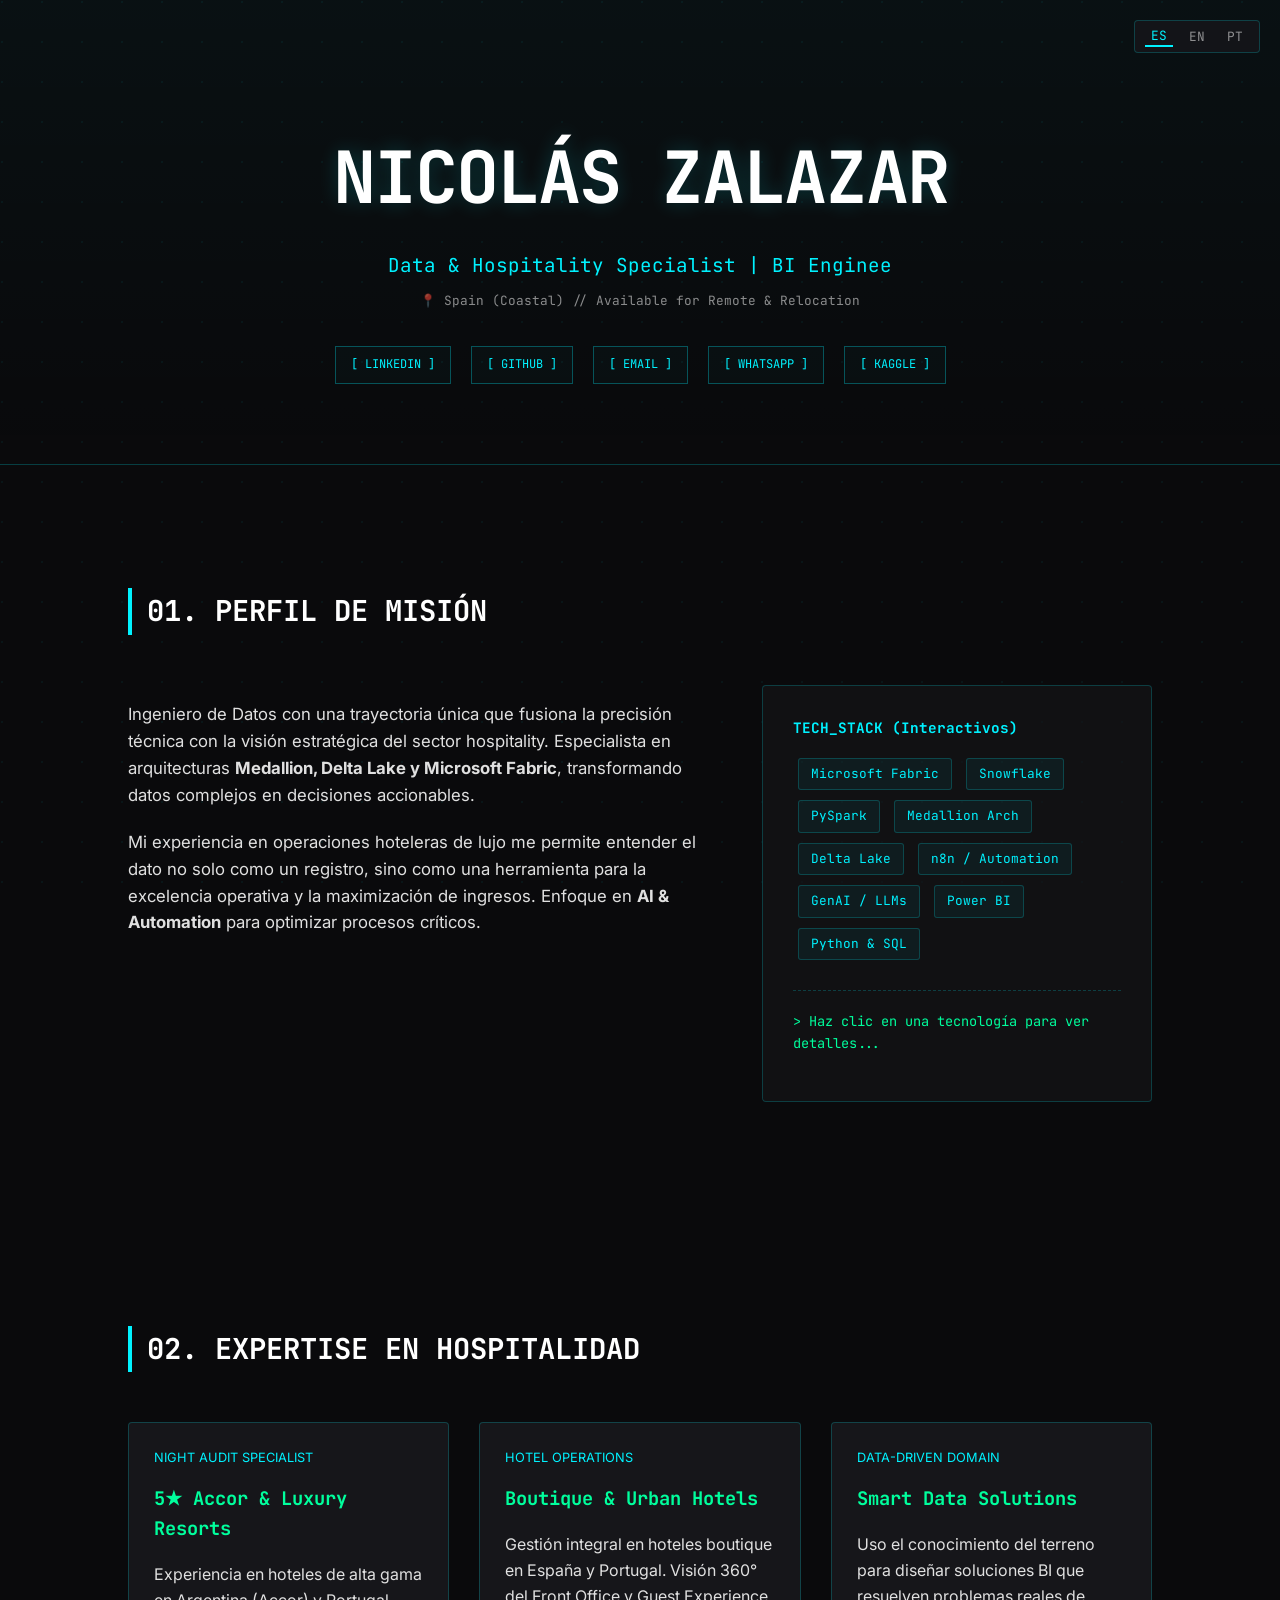
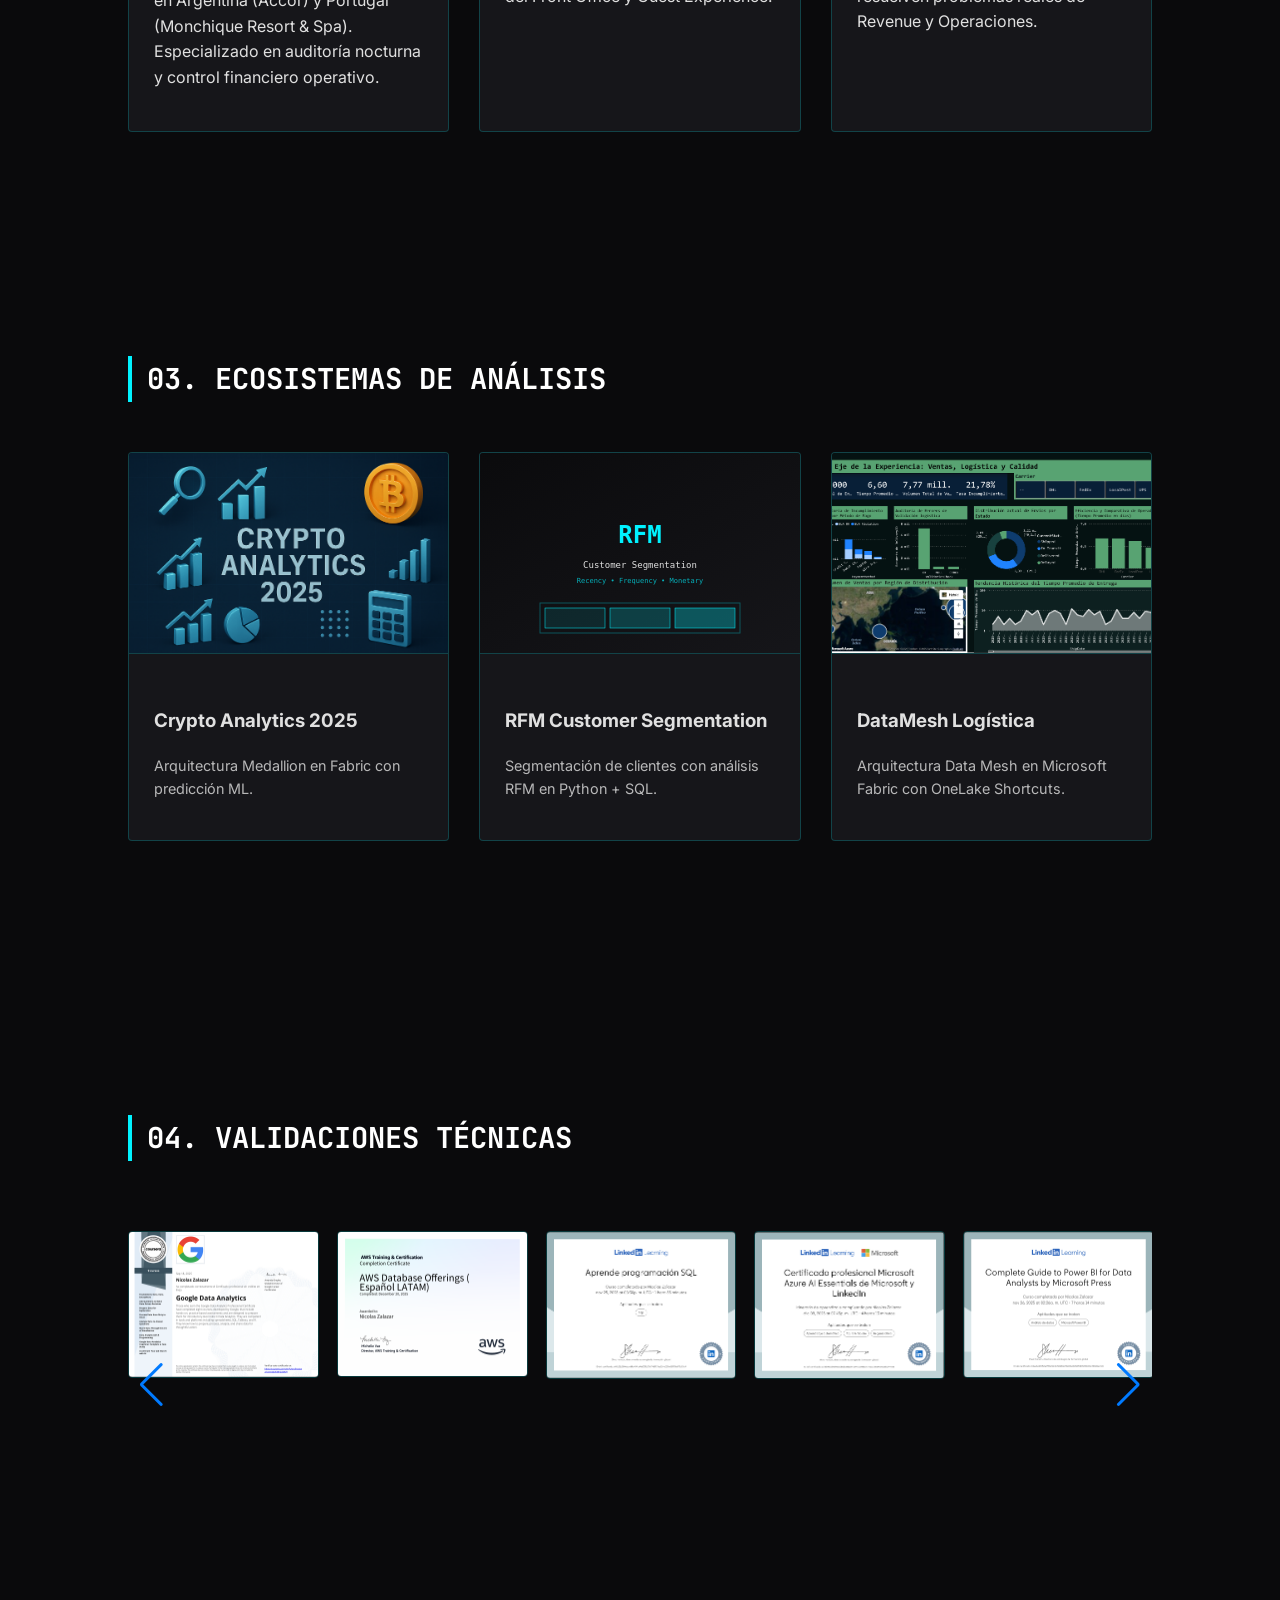
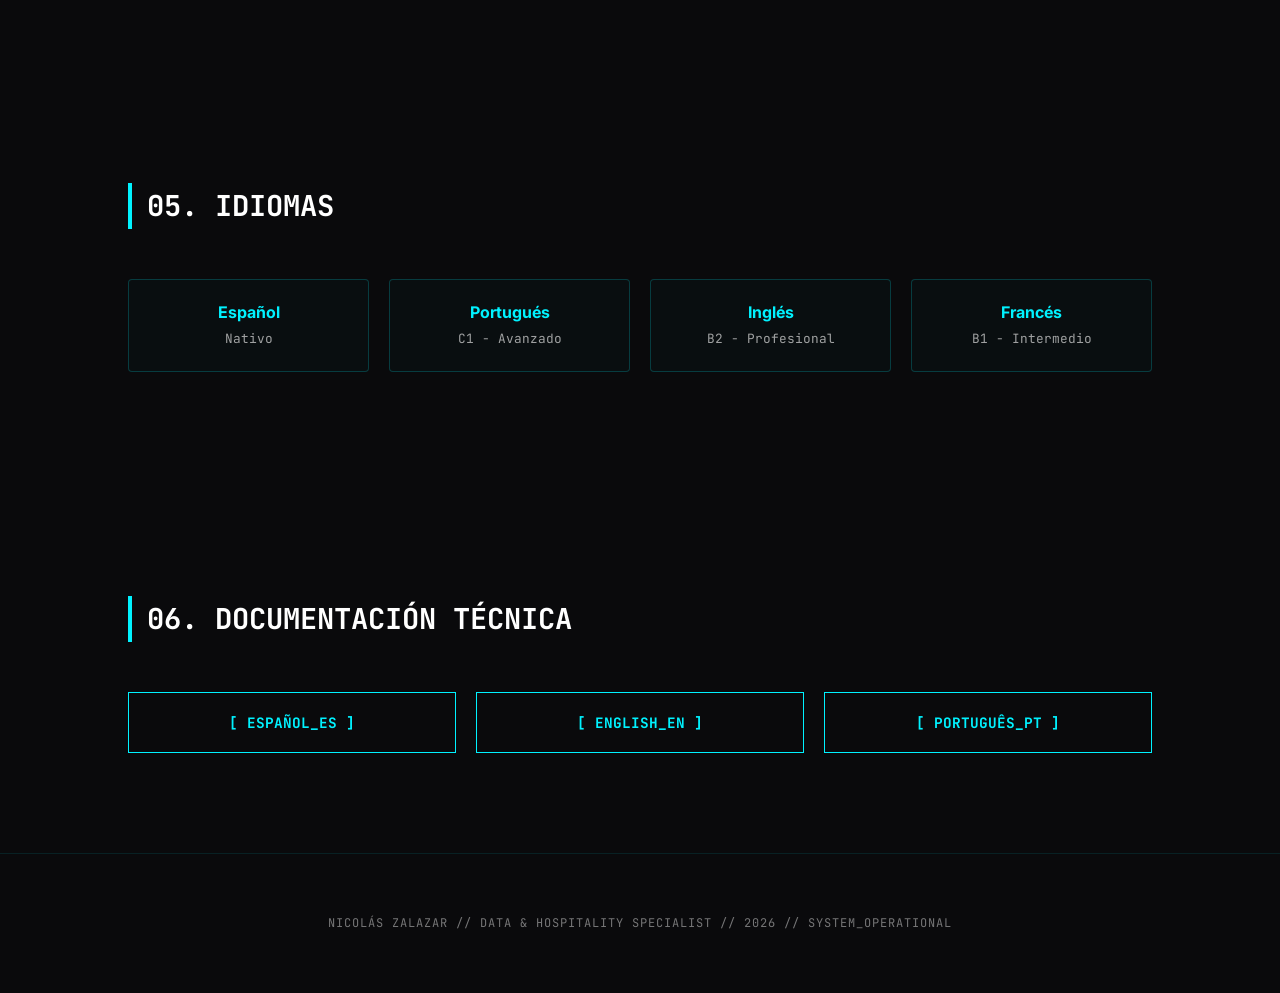
==== index.html @ 24628a7c "feat: major portfolio redesign and content update" ====
<!DOCTYPE html>
<html lang="es" style="scroll-behavior: smooth;">
<head>
    <meta charset="UTF-8">
    <meta name="viewport" content="width=device-width, initial-scale=1.0">
    <meta name="description" content="Nicolas Zalazar - Data & Hospitality Specialist | BI Engineer · Analytics · Revenue. Specialized in Microsoft Fabric, Medallion Architecture, and Delta Lake.">
    <meta name="keywords" content="Data Engineer, BI Engineer, Microsoft Fabric, Snowflake, Medallion Architecture, Delta Lake, Power BI, Hospitality Data, Revenue Management, Python, SQL">
    <meta name="author" content="Nicolas Zalazar">
    <meta name="robots" content="index, follow">
    
    <!-- Open Graph / Social Media -->
    <meta property="og:type" content="website">
    <meta property="og:title" content="Nicolas Zalazar | Data & Hospitality Specialist">
    <meta property="og:description" content="BI Engineer specializing in Analytics & Revenue. Merging Data Engineering with Hospitality Expertise.">
    <meta property="og:url" content="https://nicolenki7.github.io/Portfolio/">
    
    <!-- Favicon -->
    <link rel="icon" type="image/svg+xml" href="data:image/svg+xml,<svg xmlns='http://www.w3.org/2000/svg' viewBox='0 0 100 100'><text y='.9em' font-size='90'>📊</text></svg>">
    
    <title>Nicolas Zalazar | Data & Hospitality Specialist</title>
    <link href="https://fonts.googleapis.com/css2?family=JetBrains+Mono:wght@300;500;700&family=Inter:wght@300;400;600;700&display=swap" rel="stylesheet">
    <link rel="stylesheet" href="https://cdn.jsdelivr.net/npm/swiper@11/swiper-bundle.min.css" />
    <style>
        :root {
            --bg-color: #0a0a0c;
            --accent-color: #00f2ff;
            --secondary-accent: #00ff9d;
            --text-color: #e0e0e0;
            --card-bg: #16161a;
            --border-tech: 1px solid rgba(0, 242, 255, 0.2);
            --transition: all 0.3s ease;
        }

        body { 
            background-color: var(--bg-color); 
            color: var(--text-color); 
            font-family: 'Inter', sans-serif; 
            margin: 0; 
            line-height: 1.6; 
            overflow-x: hidden; 
        }
        
        body::before { 
            content: ""; 
            position: fixed; 
            top: 0; 
            left: 0; 
            width: 100%; 
            height: 100%; 
            background-image: radial-gradient(circle at 2px 2px, rgba(0, 242, 255, 0.05) 1px, transparent 0); 
            background-size: 40px 40px; 
            z-index: -1; 
        }

        /* Lang Switcher */
        .lang-switcher { 
            position: fixed; 
            top: 20px; 
            right: 20px; 
            z-index: 1000; 
            background: rgba(22, 22, 26, 0.9); 
            padding: 5px 10px; 
            border: var(--border-tech); 
            border-radius: 4px; 
            display: flex; 
            gap: 10px;
            backdrop-filter: blur(5px);
        }
        .lang-btn { 
            background: none; 
            border: none; 
            color: var(--text-color); 
            cursor: pointer; 
            font-family: 'JetBrains Mono', monospace; 
            font-size: 0.8rem; 
            transition: var(--transition);
            opacity: 0.6;
        }
        .lang-btn.active { 
            color: var(--accent-color); 
            opacity: 1;
            border-bottom: 2px solid var(--accent-color); 
        }

        /* Header & Hero */
        header { 
            padding: 120px 20px 80px; 
            text-align: center; 
            border-bottom: var(--border-tech);
            background: linear-gradient(to bottom, rgba(0, 242, 255, 0.03), transparent);
        }
        h1 { 
            font-family: 'JetBrains Mono', monospace; 
            font-size: clamp(2.5rem, 8vw, 4.5rem); 
            margin: 0; 
            text-transform: uppercase; 
            color: #fff; 
            letter-spacing: -2px;
            text-shadow: 0 0 20px rgba(0, 242, 255, 0.2);
        }
        .subtitle { 
            color: var(--accent-color); 
            font-family: 'JetBrains Mono'; 
            font-size: clamp(0.9rem, 3vw, 1.2rem); 
            margin-top: 15px;
            min-height: 1.5em;
        }
        .location {
            font-family: 'JetBrains Mono';
            font-size: 0.8rem;
            opacity: 0.6;
            margin-top: 10px;
        }

        .contact-bar { 
            margin-top: 35px; 
            display: flex; 
            justify-content: center; 
            gap: clamp(10px, 3vw, 20px); 
            flex-wrap: wrap; 
        }
        .glitch-link { 
            font-family: 'JetBrains Mono', monospace; 
            font-size: 0.75rem; 
            color: var(--accent-color); 
            text-decoration: none; 
            padding: 8px 15px; 
            border: 1px solid rgba(0, 242, 255, 0.3); 
            transition: var(--transition);
            background: rgba(0, 242, 255, 0.02);
        }
        .glitch-link:hover { 
            border-color: var(--accent-color); 
            background: rgba(0, 242, 255, 0.1); 
            box-shadow: 0 0 15px rgba(0, 242, 255, 0.2);
            transform: translateY(-2px);
        }
        
        /* Sections */
        section { 
            padding: 100px 10%; 
            max-width: 1200px;
            margin: 0 auto;
            opacity: 0;
            transform: translateY(30px);
            transition: all 0.8s ease-out;
        }
        section.visible {
            opacity: 1;
            transform: translateY(0);
        }
        h2 { 
            font-family: 'JetBrains Mono', monospace; 
            border-left: 4px solid var(--accent-color); 
            padding-left: 15px; 
            text-transform: uppercase; 
            font-size: clamp(1.2rem, 4vw, 1.8rem); 
            margin-bottom: 50px; 
            color: #fff; 
        }

        /* About & Stack */
        .about-grid { display: grid; grid-template-columns: 1.5fr 1fr; gap: 50px; }
        .about-text p { margin-bottom: 20px; font-size: 1.05rem; }
        .highlight-box { 
            background: rgba(22, 22, 26, 0.6); 
            border: var(--border-tech); 
            padding: 30px; 
            border-radius: 4px;
            height: fit-content;
        }
        .tech-tag { 
            display: inline-block; 
            background: rgba(0, 242, 255, 0.05); 
            color: var(--accent-color); 
            padding: 5px 12px; 
            font-size: 0.8rem; 
            border: 1px solid rgba(0, 242, 255, 0.2); 
            border-radius: 3px; 
            margin: 5px; 
            font-family: 'JetBrains Mono'; 
            cursor: pointer; 
            transition: var(--transition);
        }
        .tech-tag:hover {
            background: rgba(0, 242, 255, 0.15);
            border-color: var(--accent-color);
            transform: scale(1.05);
        }
        #stack-info { 
            margin-top: 25px; 
            font-size: 0.85rem; 
            color: var(--secondary-accent); 
            font-family: 'JetBrains Mono'; 
            border-top: 1px dashed rgba(0, 242, 255, 0.2); 
            padding-top: 20px; 
            min-height: 60px; 
        }

        /* Hospitality Section */
        .hosp-grid { display: grid; grid-template-columns: repeat(auto-fit, minmax(300px, 1fr)); gap: 30px; }
        .hosp-card { 
            background: var(--card-bg); 
            border: var(--border-tech); 
            padding: 25px; 
            border-radius: 4px;
            transition: var(--transition);
        }
        .hosp-card:hover { border-color: var(--secondary-accent); transform: translateY(-5px); }
        .hosp-card h3 { color: var(--secondary-accent); margin-top: 0; font-family: 'JetBrains Mono'; }
        .hosp-card .role { font-size: 0.8rem; color: var(--accent-color); text-transform: uppercase; margin-bottom: 15px; display: block; }

        /* Projects Swiper */
        .projectSwiper { padding-bottom: 50px; }
        .project-card {
            background: var(--card-bg); 
            border: var(--border-tech); 
            cursor: pointer; 
            border-radius: 4px; 
            overflow: hidden;
            transition: var(--transition);
            height: 100%;
        }
        .project-card:hover { border-color: var(--accent-color); transform: scale(1.02); }
        .project-card img { height: 200px; width:100%; object-fit: cover; border-bottom: var(--border-tech); }
        .project-content { padding: 25px; }

        /* Languages */
        .lang-grid { display: grid; grid-template-columns: repeat(auto-fit, minmax(150px, 1fr)); gap: 20px; }
        .lang-item { 
            text-align: center; 
            padding: 20px; 
            border: var(--border-tech); 
            border-radius: 4px;
            background: rgba(0, 242, 255, 0.02);
        }
        .lang-name { display: block; font-weight: bold; color: var(--accent-color); }
        .lang-level { font-family: 'JetBrains Mono'; font-size: 0.8rem; opacity: 0.7; }

        /* Certs & CV */
        .certSwiper { padding: 20px 0 50px; }
        .cert-slide img { max-width: 100%; height: auto; border-radius: 4px; cursor: zoom-in; transition: 0.3s; border: var(--border-tech); }
        .cv-grid { display: grid; grid-template-columns: repeat(auto-fit, minmax(180px, 1fr)); gap: 20px; }
        .cv-link { 
            display: block; padding: 18px; color: var(--accent-color); text-decoration: none; 
            font-family: 'JetBrains Mono', monospace; border: 1px solid var(--accent-color); 
            text-align: center; transition: 0.3s; font-weight: bold; font-size: 0.9rem;
        }
        .cv-link:hover { background: var(--accent-color); color: var(--bg-color); box-shadow: 0 0 25px var(--accent-color); }

        /* Footer */
        footer { 
            text-align: center; 
            padding: 60px 20px; 
            opacity: 0.5; 
            font-family: 'JetBrains Mono'; 
            font-size: 0.75rem; 
            border-top: var(--border-tech);
            letter-spacing: 1px;
        }

        /* Modal */
        #certModal { display: none; position: fixed; z-index: 2000; left: 0; top: 0; width: 100%; height: 100%; background: rgba(0,0,0,0.95); cursor: zoom-out; align-items: center; justify-content: center; backdrop-filter: blur(10px); }
        #modalImg { max-width: 90%; max-height: 90%; border: 1px solid var(--accent-color); box-shadow: 0 0 50px rgba(0,242,255,0.3); }

        @media (max-width: 992px) {
            .about-grid { grid-template-columns: 1fr; }
            section { padding: 60px 5%; }
        }
        @media (max-width: 600px) {
            header { padding: 100px 20px 40px; }
            .contact-bar { gap: 10px; }
            .glitch-link { flex: 1 1 140px; text-align: center; }
        }
    </style>
</head>
<body>
    <nav class="lang-switcher" role="navigation" aria-label="Language selection">
        <button class="lang-btn active" onclick="changeLang('es')" aria-label="Switch to Spanish">ES</button>
        <button class="lang-btn" onclick="changeLang('en')" aria-label="Switch to English">EN</button>
        <button class="lang-btn" onclick="changeLang('pt')" aria-label="Switch to Portuguese">PT</button>
    </nav>

    <header>
        <h1>Nicolás Zalazar</h1>
        <div id="hero-subtitle" class="subtitle"></div>
        <div class="location">📍 Spain (Coastal) // Available for Remote & Relocation</div>
        <div class="contact-bar">
            <a href="https://linkedin.com/in/nicolas-zalazar-63340923a/" target="_blank" class="glitch-link">[ LINKEDIN ]</a>
            <a href="https://github.com/Nicolenki7" target="_blank" class="glitch-link">[ GITHUB ]</a>
            <a href="mailto:zalazarn046@gmail.com" class="glitch-link">[ EMAIL ]</a>
            <a href="https://wa.me/34614594035" target="_blank" class="glitch-link">[ WHATSAPP ]</a>
            <a href="https://www.kaggle.com/nicolaszalazar73" target="_blank" class="glitch-link">[ KAGGLE ]</a>
        </div>
    </header>

    <section id="about">
        <h2 id="txt-about-title">01. Perfil de Misión</h2>
        <div class="about-grid">
            <div class="about-text" id="txt-about-content">
                <!-- Content injected by JS -->
            </div>
            <div class="highlight-box">
                <h3 style="color: var(--accent-color); font-family: 'JetBrains Mono'; margin-top:0; font-size: 0.9rem;">TECH_STACK (Interactivos)</h3>
                <div id="stack-container">
                    <span class="tech-tag" data-info="Microsoft Fabric: Ecosistema unificado para analítica, desde ingesta hasta BI.">Microsoft Fabric</span>
                    <span class="tech-tag" data-info="Snowflake: Data Warehouse en la nube para almacenamiento masivo.">Snowflake</span>
                    <span class="tech-tag" data-info="PySpark: Procesamiento de datos distribuido a gran escala.">PySpark</span>
                    <span class="tech-tag" data-info="Medallion Architecture: Diseño de capas Bronze, Silver y Gold para calidad de datos.">Medallion Arch</span>
                    <span class="tech-tag" data-info="Delta Lake: Capa de almacenamiento open-source que aporta transacciones ACID a lagos de datos.">Delta Lake</span>
                    <span class="tech-tag" data-info="n8n: Automatización de flujos de trabajo e integración de IA.">n8n / Automation</span>
                    <span class="tech-tag" data-info="GenAI / LLMs: Implementación de soluciones basadas en modelos de lenguaje.">GenAI / LLMs</span>
                    <span class="tech-tag" data-info="Power BI: Visualización avanzada y modelado complejo con DAX.">Power BI</span>
                    <span class="tech-tag" data-info="Python & SQL: Lenguajes core para manipulación y análisis de datos.">Python & SQL</span>
                </div>
                <div id="stack-info">> Haz clic en una tecnología para ver detalles...</div>
            </div>
        </div>
    </section>

    <section id="hospitality">
        <h2 id="txt-hosp-title">02. Expertise en Hospitalidad</h2>
        <div class="hosp-grid" id="hosp-content">
            <!-- Content injected by JS -->
        </div>
    </section>

    <section id="projects">
        <h2 id="txt-projects-title">03. Ecosistemas de Análisis</h2>
        <div class="swiper projectSwiper">
            <div class="swiper-wrapper">
                <div class="swiper-slide">
                    <div class="project-card" onclick="location.href='proyectos/crypto-medallion.html'">
                        <img src="img/projects/crypto_cover.png" alt="Crypto Analytics">
                        <div class="project-content">
                            <h3>Crypto Analytics 2025</h3>
                            <p id="txt-crypto-desc" style="font-size:0.9rem; opacity: 0.8;">Arquitectura Medallion en Fabric con predicción ML.</p>
                        </div>
                    </div>
                </div>
                <div class="swiper-slide">
                    <div class="project-card" onclick="location.href='proyectos/online-retail-rfm.html'">
                        <img src="img/projects/retail_rfm_cover.svg" alt="RFM Retail">
                        <div class="project-content">
                            <h3>RFM Customer Segmentation</h3>
                            <p id="txt-rfm-desc" style="font-size:0.9rem; opacity: 0.8;">Segmentación de clientes con análisis RFM en Python + SQL.</p>
                        </div>
                    </div>
                </div>
                <div class="swiper-slide">
                    <div class="project-card" onclick="location.href='proyectos/datamesh-logistica.html'">
                        <img src="img/projects/datamesh_dashboard.png" alt="DataMesh Logística">
                        <div class="project-content">
                            <h3>DataMesh Logística</h3>
                            <p id="txt-dm-desc" style="font-size:0.9rem; opacity: 0.8;">Arquitectura Data Mesh en Microsoft Fabric con OneLake Shortcuts.</p>
                        </div>
                    </div>
                </div>
            </div>
            <div class="swiper-pagination"></div>
        </div>
    </section>

    <section id="certs">
        <h2 id="txt-certs-title">04. Validaciones Técnicas</h2>
        <div style="position: relative;">
            <div class="swiper certSwiper">
                <div class="swiper-wrapper" id="cert-wrapper"></div>
            </div>
            <div class="swiper-button-next"></div>
            <div class="swiper-button-prev"></div>
        </div>
    </section>

    <section id="languages">
        <h2 id="txt-lang-title">05. Idiomas</h2>
        <div class="lang-grid" id="lang-content">
            <!-- Content injected by JS -->
        </div>
    </section>

    <section id="cv">
        <h2 id="txt-cv-title">06. Documentación Técnica</h2>
        <div class="cv-grid">
            <a href="docs/cv_Es_Ult.pdf" download class="cv-link">[ ESPAÑOL_ES ]</a>
            <a href="docs/cv_ENG_Ult.pdf" download class="cv-link">[ ENGLISH_EN ]</a>
            <a href="docs/cv_PT_Ult_Remote.pdf" download class="cv-link">[ PORTUGUÊS_PT ]</a>
        </div>
    </section>

    <div id="certModal" onclick="this.style.display='none'">
        <img id="modalImg" src="">
    </div>

    <footer>
        NICOLÁS ZALAZAR // DATA & HOSPITALITY SPECIALIST // 2026 // SYSTEM_OPERATIONAL
    </footer>

    <script src="https://cdn.jsdelivr.net/npm/swiper@11/swiper-bundle.min.js"></script>
    <script>
        // Language Content
        const translations = {
            es: {
                subtitle: "Data & Hospitality Specialist | BI Engineer · Analytics · Revenue",
                aboutTitle: "01. Perfil de Misión",
                aboutContent: `<p>Ingeniero de Datos con una trayectoria única que fusiona la precisión técnica con la visión estratégica del sector hospitality. Especialista en arquitecturas <strong>Medallion, Delta Lake y Microsoft Fabric</strong>, transformando datos complejos en decisiones accionables.</p>
                               <p>Mi experiencia en operaciones hoteleras de lujo me permite entender el dato no solo como un registro, sino como una herramienta para la excelencia operativa y la maximización de ingresos. Enfoque en <strong>AI & Automation</strong> para optimizar procesos críticos.</p>`,
                hospTitle: "02. Expertise en Hospitalidad",
                hospContent: `
                    <div class="hosp-card">
                        <span class="role">Night Audit Specialist</span>
                        <h3>5★ Accor & Luxury Resorts</h3>
                        <p>Experiencia en hoteles de alta gama en Argentina (Accor) y Portugal (Monchique Resort & Spa). Especializado en auditoría nocturna y control financiero operativo.</p>
                    </div>
                    <div class="hosp-card">
                        <span class="role">Hotel Operations</span>
                        <h3>Boutique & Urban Hotels</h3>
                        <p>Gestión integral en hoteles boutique en España y Portugal. Visión 360° del Front Office y Guest Experience.</p>
                    </div>
                    <div class="hosp-card">
                        <span class="role">Data-Driven Domain</span>
                        <h3>Smart Data Solutions</h3>
                        <p>Uso el conocimiento del terreno para diseñar soluciones BI que resuelven problemas reales de Revenue y Operaciones.</p>
                    </div>`,
                projectsTitle: "03. Ecosistemas de Análisis",
                cryptoDesc: "Arquitectura Medallion en Fabric con predicción ML.",
                rfmDesc: "Segmentación de clientes con análisis RFM en Python + SQL.",
                dmDesc: "Arquitectura Data Mesh en Microsoft Fabric con OneLake Shortcuts.",
                certsTitle: "04. Validaciones Técnicas",
                langTitle: "05. Idiomas",
                langContent: `
                    <div class="lang-item"><span class="lang-name">Español</span><span class="lang-level">Nativo</span></div>
                    <div class="lang-item"><span class="lang-name">Portugués</span><span class="lang-level">C1 - Avanzado</span></div>
                    <div class="lang-item"><span class="lang-name">Inglés</span><span class="lang-level">B2 - Profesional</span></div>
                    <div class="lang-item"><span class="lang-name">Francés</span><span class="lang-level">B1 - Intermedio</span></div>`,
                cvTitle: "06. Documentación Técnica"
            },
            en: {
                subtitle: "Data & Hospitality Specialist | BI Engineer · Analytics · Revenue",
                aboutTitle: "01. Mission Profile",
                aboutContent: `<p>Data Engineer with a unique background merging technical precision with strategic hospitality insights. Specialist in <strong>Medallion architectures, Delta Lake, and Microsoft Fabric</strong>, transforming complex data into actionable decisions.</p>
                               <p>My experience in luxury hotel operations allows me to understand data not just as a record, but as a tool for operational excellence and revenue maximization. Focused on <strong>AI & Automation</strong> to optimize critical processes.</p>`,
                hospTitle: "02. Hospitality Expertise",
                hospContent: `
                    <div class="hosp-card">
                        <span class="role">Night Audit Specialist</span>
                        <h3>5★ Accor & Luxury Resorts</h3>
                        <p>Experience in high-end hotels in Argentina (Accor) and Portugal (Monchique Resort & Spa). Specialized in night audit and financial operational control.</p>
                    </div>
                    <div class="hosp-card">
                        <span class="role">Hotel Operations</span>
                        <h3>Boutique & Urban Hotels</h3>
                        <p>Full management in boutique hotels across Spain and Portugal. 360° vision of Front Office and Guest Experience.</p>
                    </div>
                    <div class="hosp-card">
                        <span class="role">Data-Driven Domain</span>
                        <h3>Smart Data Solutions</h3>
                        <p>I use on-the-ground knowledge to design BI solutions that solve real Revenue and Operations challenges.</p>
                    </div>`,
                projectsTitle: "03. Analysis Ecosystems",
                cryptoDesc: "Medallion architecture in Fabric with ML prediction.",
                rfmDesc: "Customer segmentation with RFM analysis in Python + SQL.",
                dmDesc: "Data Mesh architecture in Microsoft Fabric with OneLake Shortcuts.",
                certsTitle: "04. Technical Validations",
                langTitle: "05. Languages",
                langContent: `
                    <div class="lang-item"><span class="lang-name">Spanish</span><span class="lang-level">Native</span></div>
                    <div class="lang-item"><span class="lang-name">Portuguese</span><span class="lang-level">C1 - Advanced</span></div>
                    <div class="lang-item"><span class="lang-name">English</span><span class="lang-level">B2 - Professional</span></div>
                    <div class="lang-item"><span class="lang-name">French</span><span class="lang-level">B1 - Intermediate</span></div>`,
                cvTitle: "06. Technical Documentation"
            },
            pt: {
                subtitle: "Data & Hospitality Specialist | BI Engineer · Analytics · Revenue",
                aboutTitle: "01. Perfil de Missão",
                aboutContent: `<p>Engenheiro de Dados com uma trajetória única que funde a precisão técnica com a visão estratégica do setor de hospitalidade. Especialista em arquiteturas <strong>Medallion, Delta Lake e Microsoft Fabric</strong>, transformando dados complexos em decisões acionáveis.</p>
                               <p>Minha experiência em operações hoteleiras de luxo permite-me entender o dado não apenas como um registro, mas como uma ferramenta para a excelência operacional e a maximização de receitas. Foco em <strong>AI & Automação</strong> para otimizar processos críticos.</p>`,
                hospTitle: "02. Expertise em Hospitalidade",
                hospContent: `
                    <div class="hosp-card">
                        <span class="role">Night Audit Specialist</span>
                        <h3>5★ Accor & Luxury Resorts</h3>
                        <p>Experiência em hotéis de luxo na Argentina (Accor) e Portugal (Monchique Resort & Spa). Especializado em auditoria noturna e controle financeiro operacional.</p>
                    </div>
                    <div class="hosp-card">
                        <span class="role">Hotel Operations</span>
                        <h3>Boutique & Urban Hotels</h3>
                        <p>Gestão integral em hotéis boutique na Espanha e Portugal. Visão 360° de Front Office e Guest Experience.</p>
                    </div>
                    <div class="hosp-card">
                        <span class="role">Data-Driven Domain</span>
                        <h3>Smart Data Solutions</h3>
                        <p>Utilizo o conhecimento de campo para projetar soluções de BI que resolvem problemas reais de Revenue e Operações.</p>
                    </div>`,
                projectsTitle: "03. Ecossistemas de Análise",
                cryptoDesc: "Arquitetura Medallion em Fabric com predição ML.",
                rfmDesc: "Segmentação de clientes com análise RFM em Python + SQL.",
                dmDesc: "Arquitetura Data Mesh em Microsoft Fabric com OneLake Shortcuts.",
                certsTitle: "04. Validações Técnicas",
                langTitle: "05. Idiomas",
                langContent: `
                    <div class="lang-item"><span class="lang-name">Espanhol</span><span class="lang-level">Nativo</span></div>
                    <div class="lang-item"><span class="lang-name">Português</span><span class="lang-level">C1 - Avançado</span></div>
                    <div class="lang-item"><span class="lang-name">Inglês</span><span class="lang-level">B2 - Profissional</span></div>
                    <div class="lang-item"><span class="lang-name">Francês</span><span class="lang-level">B1 - Intermediário</span></div>`,
                cvTitle: "06. Documentação Técnica"
            }
        };

        // Typing Effect
        let i = 0;
        let txt = "";
        let speed = 50;
        function typeWriter() {
            if (i < txt.length) {
                document.getElementById("hero-subtitle").innerHTML += txt.charAt(i);
                i++;
                setTimeout(typeWriter, speed);
            }
        }

        function changeLang(lang) {
            const t = translations[lang];
            
            // Subtitle typing reset
            document.getElementById('hero-subtitle').innerHTML = "";
            i = 0;
            txt = t.subtitle;
            typeWriter();

            document.getElementById('txt-about-title').innerText = t.aboutTitle;
            document.getElementById('txt-about-content').innerHTML = t.aboutContent;
            document.getElementById('txt-hosp-title').innerText = t.hospTitle;
            document.getElementById('hosp-content').innerHTML = t.hospContent;
            document.getElementById('txt-projects-title').innerText = t.projectsTitle;
            document.getElementById('txt-crypto-desc').innerText = t.cryptoDesc;
            document.getElementById('txt-rfm-desc').innerText = t.rfmDesc;
            document.getElementById('txt-dm-desc').innerText = t.dmDesc;
            document.getElementById('txt-certs-title').innerText = t.certsTitle;
            document.getElementById('txt-lang-title').innerText = t.langTitle;
            document.getElementById('lang-content').innerHTML = t.langContent;
            document.getElementById('txt-cv-title').innerText = t.cvTitle;
            
            // Active state
            document.querySelectorAll('.lang-btn').forEach(btn => btn.classList.remove('active'));
            event?.target?.classList?.add('active') || document.querySelector(`.lang-btn[onclick="changeLang('${lang}')"]`).classList.add('active');
            
            document.documentElement.lang = lang;
            localStorage.setItem('preferred-lang', lang);
        }

        // Tech Stack Logic
        document.querySelectorAll('.tech-tag').forEach(tag => {
            tag.addEventListener('click', function() {
                document.getElementById('stack-info').innerText = `> ${this.getAttribute('data-info')}`;
            });
        });

        // Certificates Generation
        const wrapper = document.getElementById('cert-wrapper');
        for (let j = 1; j <= 15; j++) {
            wrapper.innerHTML += `
                <div class="swiper-slide cert-slide">
                    <img src="img/certs/cert_${j}.png" onclick="openCert(this.src)" alt="Certificate ${j}">
                </div>`;
        }

        function openCert(src) {
            const modal = document.getElementById('certModal');
            document.getElementById('modalImg').src = src;
            modal.style.display = 'flex';
        }

        // Intersection Observer for Animations
        const observer = new IntersectionObserver((entries) => {
            entries.forEach(entry => {
                if (entry.isIntersecting) {
                    entry.target.classList.add('visible');
                }
            });
        }, { threshold: 0.1 });

        document.querySelectorAll('section').forEach(section => observer.observe(section));

        // Swipers
        new Swiper(".projectSwiper", { 
            slidesPerView: 1, 
            spaceBetween: 30, 
            pagination: { el: ".swiper-pagination", clickable: true },
            breakpoints: { 768: { slidesPerView: 2 }, 1024: { slidesPerView: 3 } } 
        });
        
        new Swiper(".certSwiper", { 
            slidesPerView: 2, spaceBetween: 20, loop: true, 
            autoplay: { delay: 3000, disableOnInteraction: false }, 
            navigation: { nextEl: ".swiper-button-next", prevEl: ".swiper-button-prev" },
            breakpoints: { 640: { slidesPerView: 3 }, 1024: { slidesPerView: 5 } } 
        });

        // Initial Load
        document.addEventListener('DOMContentLoaded', () => {
            const savedLang = localStorage.getItem('preferred-lang') || 'es';
            changeLang(savedLang);
        });
    </script>
</body>
</html>
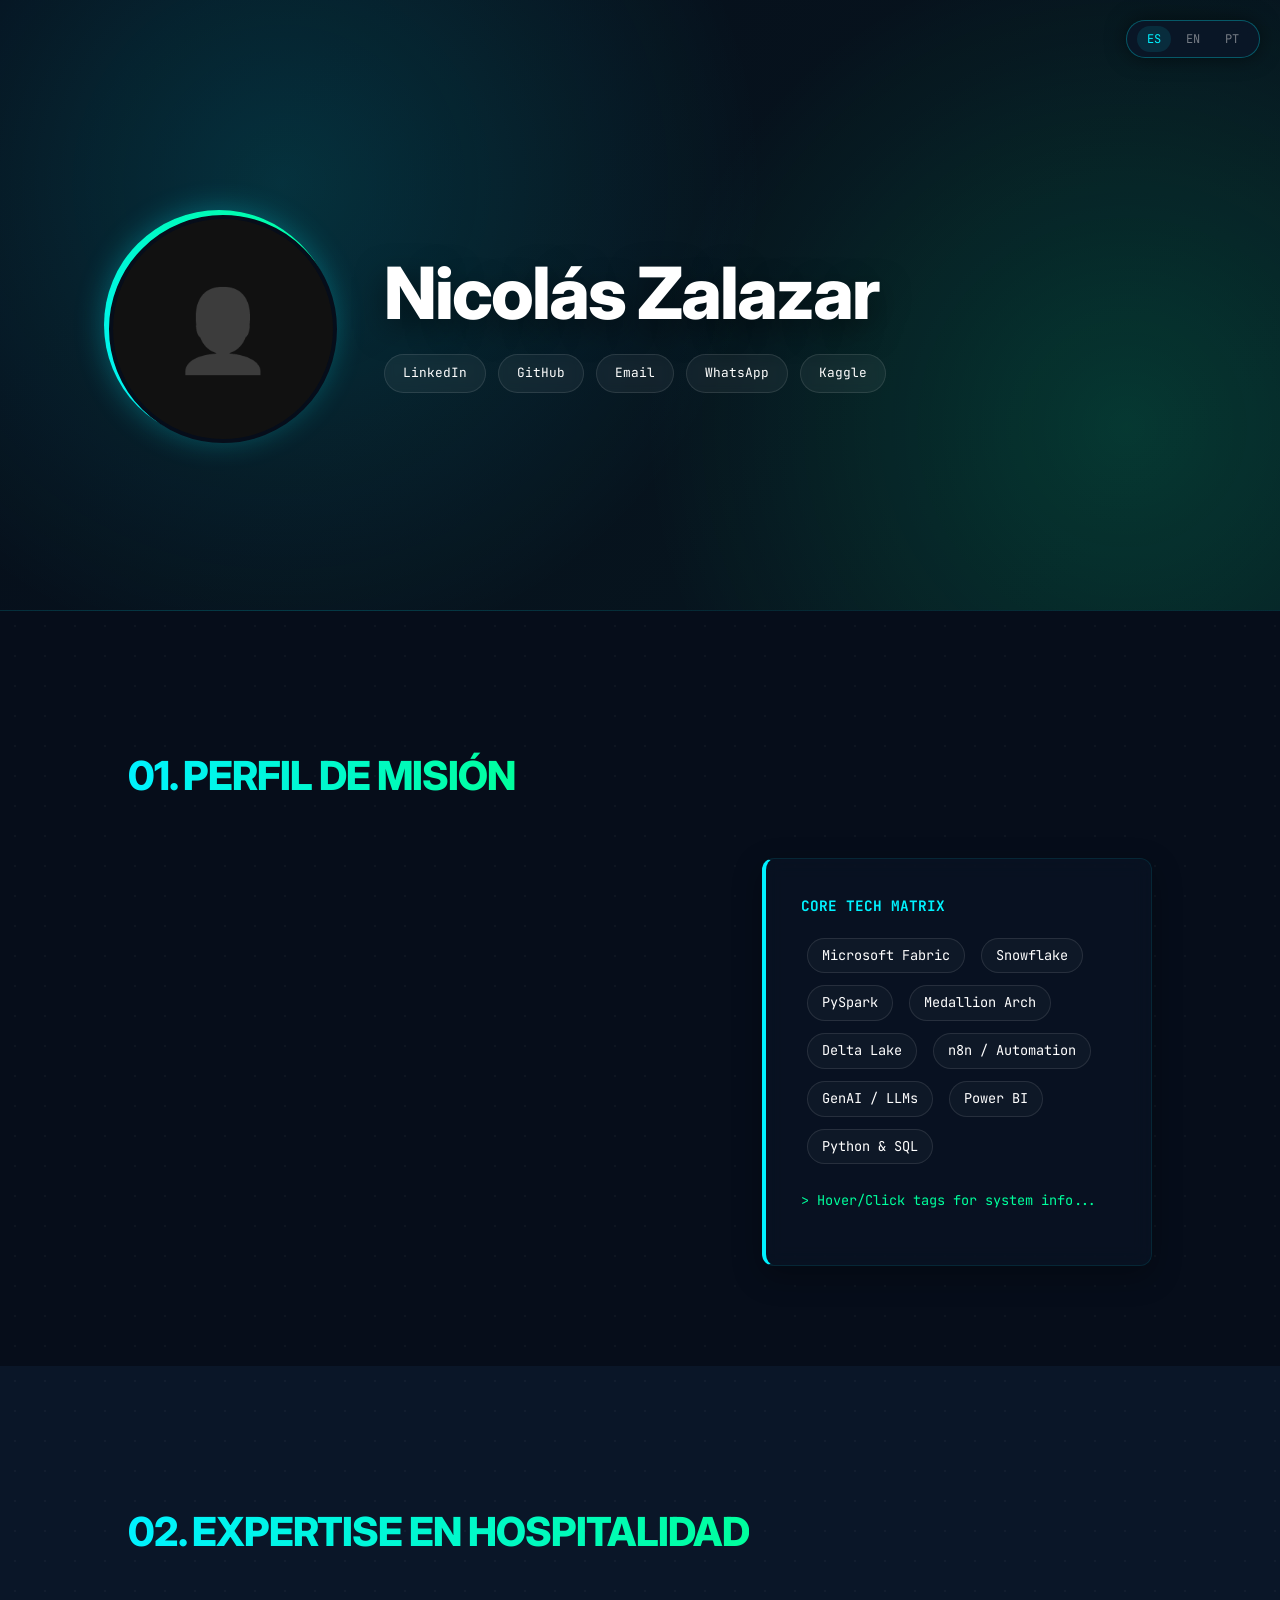
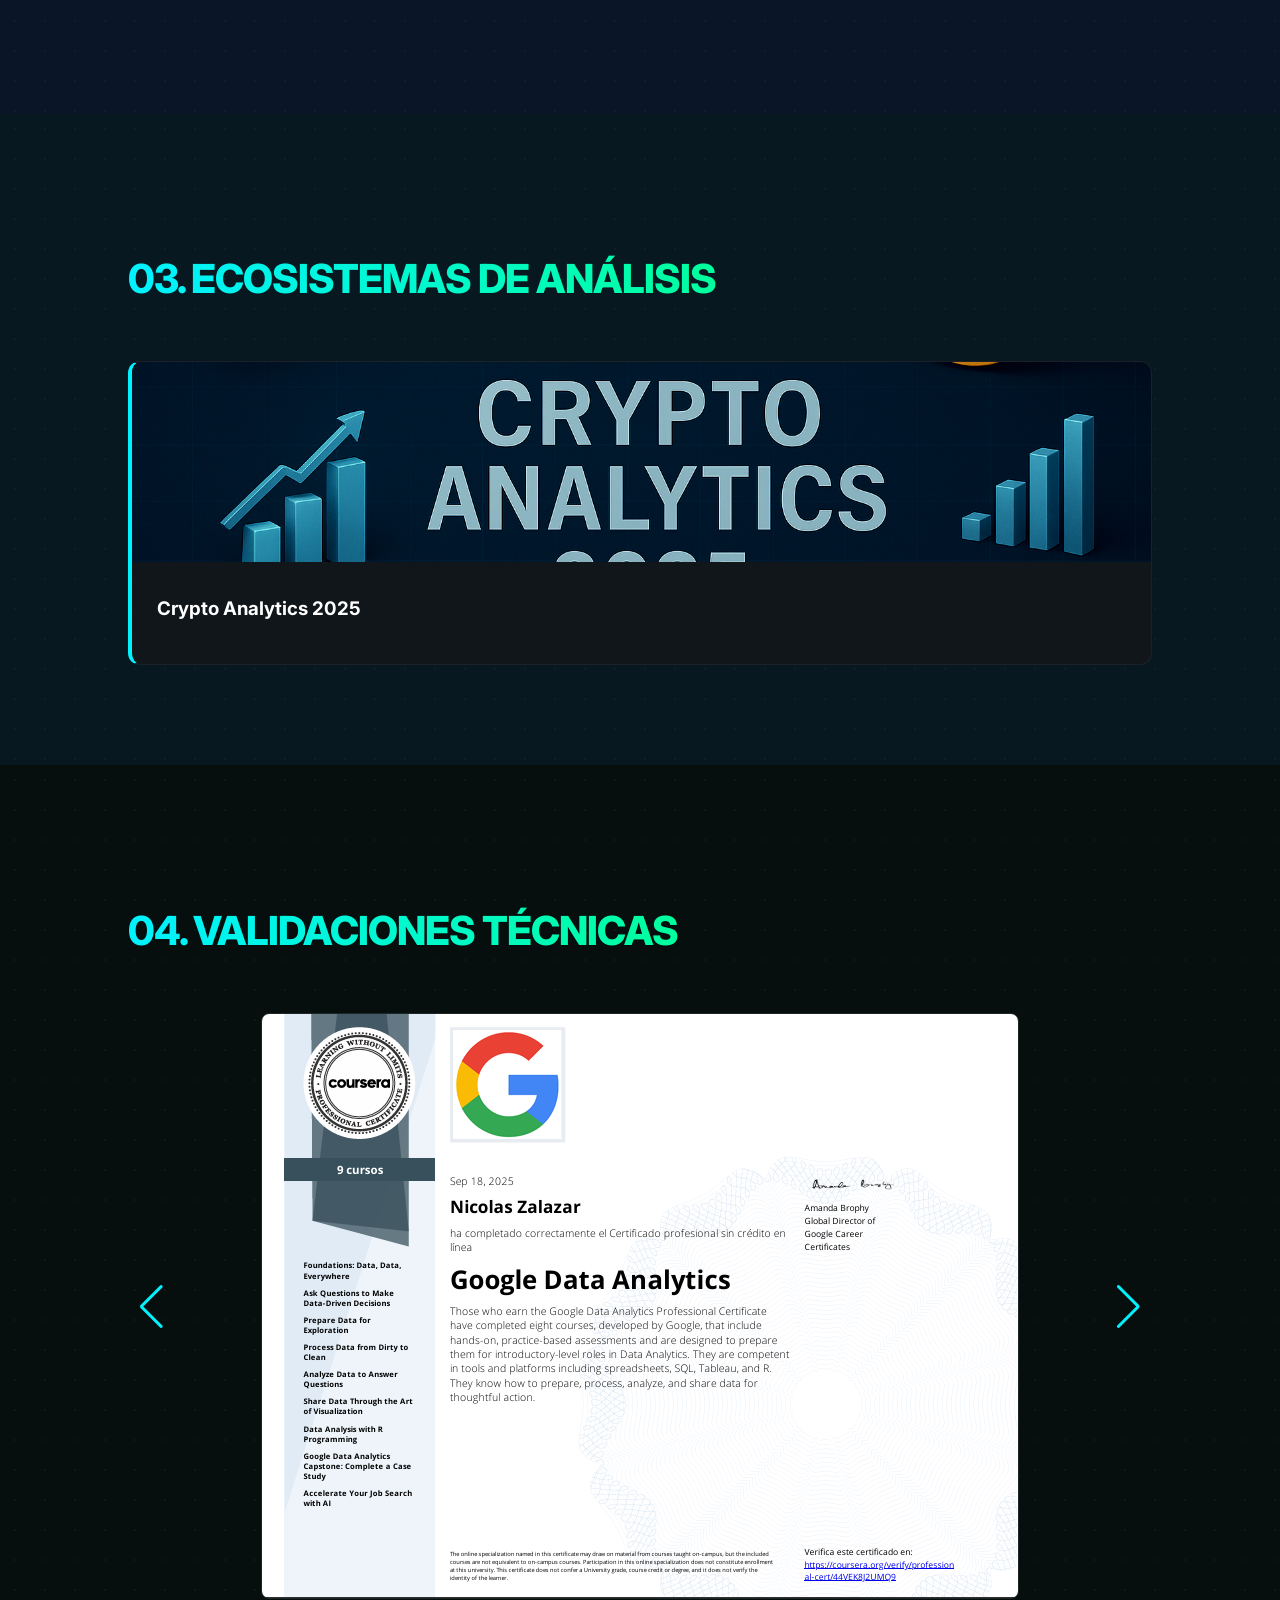
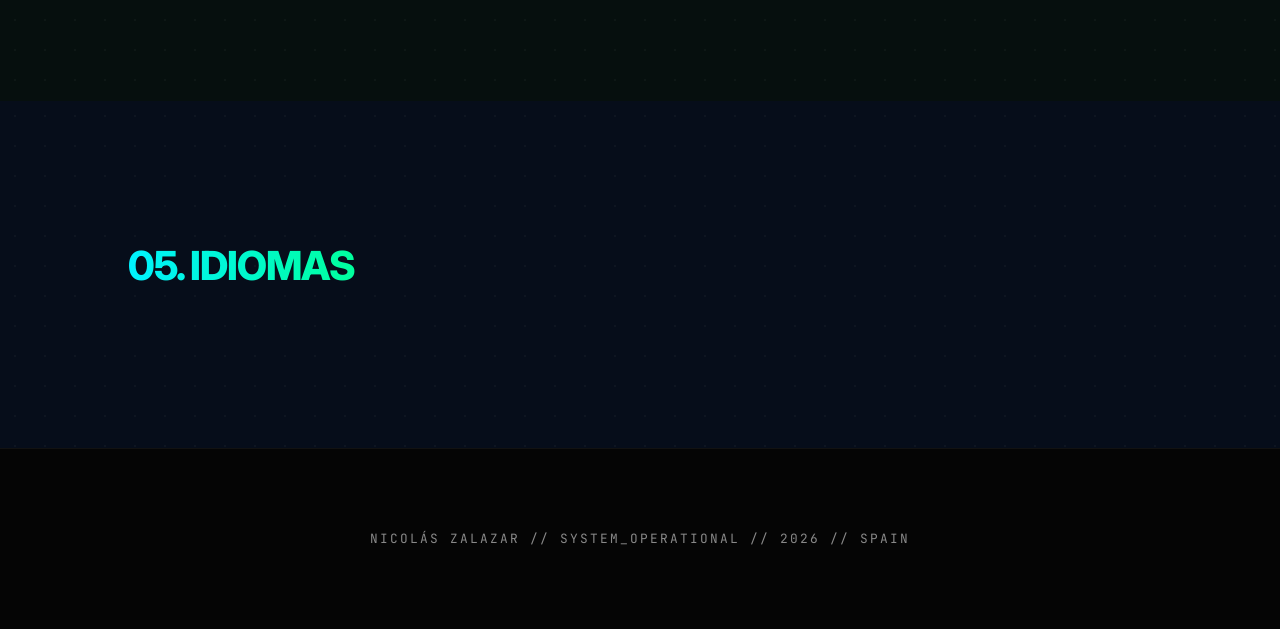
==== commit a34b24c1: "feat: complete visual overhaul with social profile hero and color richness" ====
--- a/index.html
+++ b/index.html
@@ -18,38 +18,43 @@
     <link rel="icon" type="image/svg+xml" href="data:image/svg+xml,<svg xmlns='http://www.w3.org/2000/svg' viewBox='0 0 100 100'><text y='.9em' font-size='90'>📊</text></svg>">
     
     <title>Nicolas Zalazar | Data & Hospitality Specialist</title>
-    <link href="https://fonts.googleapis.com/css2?family=JetBrains+Mono:wght@300;500;700&family=Inter:wght@300;400;600;700&display=swap" rel="stylesheet">
+    <link href="https://fonts.googleapis.com/css2?family=JetBrains+Mono:wght@300;500;700&family=Inter:wght@300;400;600;700;800&display=swap" rel="stylesheet">
     <link rel="stylesheet" href="https://cdn.jsdelivr.net/npm/swiper@11/swiper-bundle.min.css" />
     <style>
         :root {
-            --bg-color: #0a0a0c;
-            --accent-color: #00f2ff;
-            --secondary-accent: #00ff9d;
+            --bg-main: #0a0a0c;
+            --bg-navy: #060d1a;
+            --bg-slate: #0a1628;
+            --bg-teal: #071820;
+            --bg-green-tint: #060f0e;
+            
+            --accent-cyan: #00f2ff;
+            --accent-green: #00ff9d;
+            --accent-blue: #3a86ff;
             --text-color: #e0e0e0;
-            --card-bg: #16161a;
+            --card-bg: rgba(22, 22, 26, 0.7);
             --border-tech: 1px solid rgba(0, 242, 255, 0.2);
-            --transition: all 0.3s ease;
+            --transition: all 0.3s cubic-bezier(0.4, 0, 0.2, 1);
         }
 
         body { 
-            background-color: var(--bg-color); 
+            background-color: var(--bg-main); 
             color: var(--text-color); 
             font-family: 'Inter', sans-serif; 
             margin: 0; 
             line-height: 1.6; 
             overflow-x: hidden; 
         }
-        
-        body::before { 
-            content: ""; 
-            position: fixed; 
-            top: 0; 
-            left: 0; 
-            width: 100%; 
-            height: 100%; 
-            background-image: radial-gradient(circle at 2px 2px, rgba(0, 242, 255, 0.05) 1px, transparent 0); 
-            background-size: 40px 40px; 
-            z-index: -1; 
+
+        /* Particles */
+        #particles-js {
+            position: absolute;
+            width: 100%;
+            height: 100%;
+            top: 0;
+            left: 0;
+            z-index: 1;
+            pointer-events: none;
         }
 
         /* Lang Switcher */
@@ -58,13 +63,14 @@
             top: 20px; 
             right: 20px; 
             z-index: 1000; 
-            background: rgba(22, 22, 26, 0.9); 
+            background: rgba(10, 22, 40, 0.8); 
             padding: 5px 10px; 
-            border: var(--border-tech); 
-            border-radius: 4px; 
+            border: 1px solid rgba(0, 242, 255, 0.3); 
+            border-radius: 50px; 
             display: flex; 
-            gap: 10px;
-            backdrop-filter: blur(5px);
+            gap: 5px;
+            backdrop-filter: blur(10px);
+            box-shadow: 0 0 20px rgba(0, 0, 0, 0.5);
         }
         .lang-btn { 
             background: none; 
@@ -72,354 +78,429 @@
             color: var(--text-color); 
             cursor: pointer; 
             font-family: 'JetBrains Mono', monospace; 
-            font-size: 0.8rem; 
+            font-size: 0.75rem; 
             transition: var(--transition);
-            opacity: 0.6;
+            opacity: 0.5;
+            padding: 5px 10px;
+            border-radius: 20px;
         }
         .lang-btn.active { 
-            color: var(--accent-color); 
+            color: var(--accent-cyan); 
             opacity: 1;
-            border-bottom: 2px solid var(--accent-color); 
-        }
-
-        /* Header & Hero */
-        header { 
-            padding: 120px 20px 80px; 
-            text-align: center; 
-            border-bottom: var(--border-tech);
-            background: linear-gradient(to bottom, rgba(0, 242, 255, 0.03), transparent);
-        }
-        h1 { 
-            font-family: 'JetBrains Mono', monospace; 
-            font-size: clamp(2.5rem, 8vw, 4.5rem); 
-            margin: 0; 
-            text-transform: uppercase; 
-            color: #fff; 
+            background: rgba(0, 242, 255, 0.1);
+        }
+
+        /* Social Profile Banner */
+        .hero-banner {
+            position: relative;
+            width: 100%;
+            min-height: 450px;
+            display: flex;
+            align-items: center;
+            justify-content: center;
+            padding: 100px 5% 60px;
+            background: radial-gradient(circle at 20% 30%, rgba(0, 242, 255, 0.15) 0%, transparent 40%),
+                        radial-gradient(circle at 80% 70%, rgba(0, 255, 157, 0.15) 0%, transparent 40%),
+                        linear-gradient(135deg, #060d1a 0%, #071820 100%);
+            overflow: hidden;
+            border-bottom: 1px solid rgba(0, 242, 255, 0.1);
+        }
+
+        .hero-content {
+            position: relative;
+            z-index: 2;
+            display: flex;
+            align-items: center;
+            gap: 50px;
+            max-width: 1200px;
+            width: 100%;
+        }
+
+        .profile-pic-container {
+            flex-shrink: 0;
+            width: clamp(150px, 20vw, 220px);
+            height: clamp(150px, 20vw, 220px);
+            border-radius: 50%;
+            position: relative;
+            padding: 5px;
+            background: linear-gradient(45deg, var(--accent-cyan), var(--accent-green));
+            box-shadow: 0 0 30px rgba(0, 242, 255, 0.3);
+        }
+        
+        .profile-pic {
+            width: 100%;
+            height: 100%;
+            border-radius: 50%;
+            background: #111;
+            display: flex;
+            align-items: center;
+            justify-content: center;
+            overflow: hidden;
+            border: 4px solid #060d1a;
+        }
+        
+        .profile-pic span {
+            font-size: 5rem;
+            filter: grayscale(1);
+            opacity: 0.5;
+        }
+
+        .hero-info {
+            flex-grow: 1;
+        }
+
+        .hero-info h1 {
+            font-family: 'Inter', sans-serif;
+            font-weight: 800;
+            font-size: clamp(2.5rem, 6vw, 4.5rem);
+            margin: 0;
+            color: #fff;
+            line-height: 1;
             letter-spacing: -2px;
-            text-shadow: 0 0 20px rgba(0, 242, 255, 0.2);
-        }
-        .subtitle { 
-            color: var(--accent-color); 
-            font-family: 'JetBrains Mono'; 
-            font-size: clamp(0.9rem, 3vw, 1.2rem); 
-            margin-top: 15px;
-            min-height: 1.5em;
-        }
-        .location {
-            font-family: 'JetBrains Mono';
+            text-shadow: 0 10px 30px rgba(0,0,0,0.5);
+        }
+
+        .hero-subtitle {
+            font-family: 'JetBrains Mono', monospace;
+            color: var(--accent-cyan);
+            font-size: clamp(1rem, 2.5vw, 1.4rem);
+            margin: 15px 0 25px;
+            display: block;
+            text-shadow: 0 0 10px rgba(0, 242, 255, 0.5);
+        }
+
+        .social-pills {
+            display: flex;
+            gap: 12px;
+            flex-wrap: wrap;
+        }
+
+        .social-pill {
+            display: flex;
+            align-items: center;
+            gap: 8px;
+            background: rgba(255, 255, 255, 0.05);
+            border: 1px solid rgba(255, 255, 255, 0.1);
+            padding: 8px 18px;
+            border-radius: 50px;
+            color: #fff;
+            text-decoration: none;
+            font-family: 'JetBrains Mono', monospace;
             font-size: 0.8rem;
-            opacity: 0.6;
-            margin-top: 10px;
-        }
-
-        .contact-bar { 
-            margin-top: 35px; 
-            display: flex; 
-            justify-content: center; 
-            gap: clamp(10px, 3vw, 20px); 
-            flex-wrap: wrap; 
-        }
-        .glitch-link { 
-            font-family: 'JetBrains Mono', monospace; 
-            font-size: 0.75rem; 
-            color: var(--accent-color); 
-            text-decoration: none; 
-            padding: 8px 15px; 
-            border: 1px solid rgba(0, 242, 255, 0.3); 
             transition: var(--transition);
-            background: rgba(0, 242, 255, 0.02);
-        }
-        .glitch-link:hover { 
-            border-color: var(--accent-color); 
-            background: rgba(0, 242, 255, 0.1); 
-            box-shadow: 0 0 15px rgba(0, 242, 255, 0.2);
-            transform: translateY(-2px);
-        }
-        
-        /* Sections */
+            backdrop-filter: blur(5px);
+        }
+
+        .social-pill:hover {
+            background: rgba(0, 242, 255, 0.1);
+            border-color: var(--accent-cyan);
+            box-shadow: 0 0 15px rgba(0, 242, 255, 0.3);
+            transform: translateY(-3px);
+        }
+
+        /* Section Layouts & Backgrounds */
         section { 
             padding: 100px 10%; 
+            position: relative;
+            overflow: hidden;
+        }
+
+        section::before {
+            content: "";
+            position: absolute;
+            top: 0; left: 0; width: 100%; height: 100%;
+            background-image: radial-gradient(rgba(255,255,255,0.03) 1px, transparent 1px);
+            background-size: 30px 30px;
+            pointer-events: none;
+            z-index: 0;
+        }
+
+        #about { background-color: var(--bg-navy); }
+        #hospitality { background-color: var(--bg-slate); }
+        #projects { background-color: var(--bg-teal); }
+        #certs { background-color: var(--bg-green-tint); }
+        #languages { background-color: var(--bg-navy); }
+
+        .section-container {
             max-width: 1200px;
             margin: 0 auto;
+            position: relative;
+            z-index: 1;
             opacity: 0;
             transform: translateY(30px);
             transition: all 0.8s ease-out;
         }
-        section.visible {
+        
+        .section-container.visible {
             opacity: 1;
             transform: translateY(0);
         }
+
         h2 { 
-            font-family: 'JetBrains Mono', monospace; 
-            border-left: 4px solid var(--accent-color); 
-            padding-left: 15px; 
-            text-transform: uppercase; 
-            font-size: clamp(1.2rem, 4vw, 1.8rem); 
-            margin-bottom: 50px; 
-            color: #fff; 
-        }
-
-        /* About & Stack */
+            font-family: 'Inter', sans-serif;
+            font-weight: 800;
+            font-size: clamp(1.8rem, 4vw, 2.5rem);
+            margin-bottom: 50px;
+            background: linear-gradient(to right, var(--accent-cyan), var(--accent-green));
+            -webkit-background-clip: text;
+            -webkit-text-fill-color: transparent;
+            display: inline-block;
+            text-transform: uppercase;
+            letter-spacing: -1px;
+        }
+
+        /* About & Stack Richness */
         .about-grid { display: grid; grid-template-columns: 1.5fr 1fr; gap: 50px; }
-        .about-text p { margin-bottom: 20px; font-size: 1.05rem; }
+        .about-text p { margin-bottom: 20px; font-size: 1.1rem; opacity: 0.9; }
+        
         .highlight-box { 
-            background: rgba(22, 22, 26, 0.6); 
-            border: var(--border-tech); 
-            padding: 30px; 
-            border-radius: 4px;
-            height: fit-content;
-        }
+            background: rgba(10, 22, 40, 0.5); 
+            border: 1px solid rgba(0, 242, 255, 0.1);
+            padding: 35px; 
+            border-radius: 12px;
+            backdrop-filter: blur(10px);
+            box-shadow: 0 10px 30px rgba(0,0,0,0.3);
+            border-left: 4px solid var(--accent-cyan);
+        }
+
         .tech-tag { 
             display: inline-block; 
-            background: rgba(0, 242, 255, 0.05); 
-            color: var(--accent-color); 
-            padding: 5px 12px; 
-            font-size: 0.8rem; 
-            border: 1px solid rgba(0, 242, 255, 0.2); 
-            border-radius: 3px; 
-            margin: 5px; 
+            background: rgba(255, 255, 255, 0.03); 
+            color: #fff;
+            padding: 6px 14px; 
+            font-size: 0.85rem; 
+            border: 1px solid rgba(255, 255, 255, 0.1); 
+            border-radius: 50px; 
+            margin: 6px; 
             font-family: 'JetBrains Mono'; 
             cursor: pointer; 
             transition: var(--transition);
         }
+
         .tech-tag:hover {
-            background: rgba(0, 242, 255, 0.15);
-            border-color: var(--accent-color);
-            transform: scale(1.05);
-        }
-        #stack-info { 
-            margin-top: 25px; 
-            font-size: 0.85rem; 
-            color: var(--secondary-accent); 
-            font-family: 'JetBrains Mono'; 
-            border-top: 1px dashed rgba(0, 242, 255, 0.2); 
-            padding-top: 20px; 
-            min-height: 60px; 
-        }
-
-        /* Hospitality Section */
-        .hosp-grid { display: grid; grid-template-columns: repeat(auto-fit, minmax(300px, 1fr)); gap: 30px; }
+            background: linear-gradient(45deg, rgba(0, 242, 255, 0.2), rgba(0, 255, 157, 0.2));
+            border-color: var(--accent-cyan);
+            color: var(--accent-cyan);
+            transform: scale(1.05) rotate(1deg);
+            box-shadow: 0 0 20px rgba(0, 242, 255, 0.2);
+        }
+
+        /* Hospitality Cards Variation */
+        .hosp-grid { display: grid; grid-template-columns: repeat(auto-fit, minmax(320px, 1fr)); gap: 30px; }
         .hosp-card { 
             background: var(--card-bg); 
-            border: var(--border-tech); 
-            padding: 25px; 
-            border-radius: 4px;
+            border: 1px solid rgba(255,255,255,0.05);
+            padding: 30px; 
+            border-radius: 12px;
             transition: var(--transition);
-        }
-        .hosp-card:hover { border-color: var(--secondary-accent); transform: translateY(-5px); }
-        .hosp-card h3 { color: var(--secondary-accent); margin-top: 0; font-family: 'JetBrains Mono'; }
-        .hosp-card .role { font-size: 0.8rem; color: var(--accent-color); text-transform: uppercase; margin-bottom: 15px; display: block; }
-
-        /* Projects Swiper */
-        .projectSwiper { padding-bottom: 50px; }
+            border-left: 4px solid var(--accent-green);
+            backdrop-filter: blur(10px);
+        }
+        .hosp-card:nth-child(2) { border-left-color: var(--accent-blue); }
+        .hosp-card:nth-child(3) { border-left-color: var(--accent-cyan); }
+
+        .hosp-card:hover { 
+            transform: translateY(-10px);
+            background: rgba(255,255,255,0.08);
+            box-shadow: 0 20px 40px rgba(0,0,0,0.4);
+        }
+
+        /* Project Cards Richness */
         .project-card {
             background: var(--card-bg); 
-            border: var(--border-tech); 
-            cursor: pointer; 
-            border-radius: 4px; 
+            border: 1px solid rgba(255,255,255,0.05);
+            border-radius: 12px; 
             overflow: hidden;
             transition: var(--transition);
             height: 100%;
-        }
-        .project-card:hover { border-color: var(--accent-color); transform: scale(1.02); }
-        .project-card img { height: 200px; width:100%; object-fit: cover; border-bottom: var(--border-tech); }
-        .project-content { padding: 25px; }
-
-        /* Languages */
-        .lang-grid { display: grid; grid-template-columns: repeat(auto-fit, minmax(150px, 1fr)); gap: 20px; }
+            border-left: 4px solid var(--accent-cyan);
+        }
+        .project-card:hover { 
+            border-color: var(--accent-cyan); 
+            box-shadow: 0 20px 40px rgba(0,0,0,0.5);
+            transform: translateY(-5px);
+        }
+        .project-card img { filter: contrast(1.1) brightness(0.9); transition: var(--transition); }
+        .project-card:hover img { filter: contrast(1.2) brightness(1.1); }
+
+        /* Languages Colorful */
         .lang-item { 
-            text-align: center; 
-            padding: 20px; 
-            border: var(--border-tech); 
-            border-radius: 4px;
-            background: rgba(0, 242, 255, 0.02);
-        }
-        .lang-name { display: block; font-weight: bold; color: var(--accent-color); }
-        .lang-level { font-family: 'JetBrains Mono'; font-size: 0.8rem; opacity: 0.7; }
-
-        /* Certs & CV */
-        .certSwiper { padding: 20px 0 50px; }
-        .cert-slide img { max-width: 100%; height: auto; border-radius: 4px; cursor: zoom-in; transition: 0.3s; border: var(--border-tech); }
-        .cv-grid { display: grid; grid-template-columns: repeat(auto-fit, minmax(180px, 1fr)); gap: 20px; }
-        .cv-link { 
-            display: block; padding: 18px; color: var(--accent-color); text-decoration: none; 
-            font-family: 'JetBrains Mono', monospace; border: 1px solid var(--accent-color); 
-            text-align: center; transition: 0.3s; font-weight: bold; font-size: 0.9rem;
-        }
-        .cv-link:hover { background: var(--accent-color); color: var(--bg-color); box-shadow: 0 0 25px var(--accent-color); }
+            background: rgba(255,255,255,0.03);
+            border: 1px solid rgba(255,255,255,0.05);
+            border-left: 4px solid var(--accent-blue);
+        }
+        .lang-item:nth-child(2) { border-left-color: var(--accent-green); }
+        .lang-item:nth-child(3) { border-left-color: var(--accent-cyan); }
+        .lang-item:nth-child(4) { border-left-color: #ff00c1; }
 
         /* Footer */
         footer { 
-            text-align: center; 
-            padding: 60px 20px; 
-            opacity: 0.5; 
-            font-family: 'JetBrains Mono'; 
-            font-size: 0.75rem; 
-            border-top: var(--border-tech);
-            letter-spacing: 1px;
-        }
-
-        /* Modal */
-        #certModal { display: none; position: fixed; z-index: 2000; left: 0; top: 0; width: 100%; height: 100%; background: rgba(0,0,0,0.95); cursor: zoom-out; align-items: center; justify-content: center; backdrop-filter: blur(10px); }
-        #modalImg { max-width: 90%; max-height: 90%; border: 1px solid var(--accent-color); box-shadow: 0 0 50px rgba(0,242,255,0.3); }
+            background: #050505;
+            padding: 80px 20px; 
+            text-align: center;
+            border-top: 1px solid rgba(255,255,255,0.05);
+        }
 
         @media (max-width: 992px) {
+            .hero-content { flex-direction: column; text-align: center; gap: 30px; }
+            .social-pills { justify-content: center; }
             .about-grid { grid-template-columns: 1fr; }
-            section { padding: 60px 5%; }
-        }
-        @media (max-width: 600px) {
-            header { padding: 100px 20px 40px; }
-            .contact-bar { gap: 10px; }
-            .glitch-link { flex: 1 1 140px; text-align: center; }
         }
     </style>
 </head>
 <body>
+    <div id="particles-js"></div>
+
     <nav class="lang-switcher" role="navigation" aria-label="Language selection">
         <button class="lang-btn active" onclick="changeLang('es')" aria-label="Switch to Spanish">ES</button>
         <button class="lang-btn" onclick="changeLang('en')" aria-label="Switch to English">EN</button>
         <button class="lang-btn" onclick="changeLang('pt')" aria-label="Switch to Portuguese">PT</button>
     </nav>
 
-    <header>
-        <h1>Nicolás Zalazar</h1>
-        <div id="hero-subtitle" class="subtitle"></div>
-        <div class="location">📍 Spain (Coastal) // Available for Remote & Relocation</div>
-        <div class="contact-bar">
-            <a href="https://linkedin.com/in/nicolas-zalazar-63340923a/" target="_blank" class="glitch-link">[ LINKEDIN ]</a>
-            <a href="https://github.com/Nicolenki7" target="_blank" class="glitch-link">[ GITHUB ]</a>
-            <a href="mailto:zalazarn046@gmail.com" class="glitch-link">[ EMAIL ]</a>
-            <a href="https://wa.me/34614594035" target="_blank" class="glitch-link">[ WHATSAPP ]</a>
-            <a href="https://www.kaggle.com/nicolaszalazar73" target="_blank" class="glitch-link">[ KAGGLE ]</a>
+    <header class="hero-banner">
+        <div class="hero-content">
+            <div class="profile-pic-container">
+                <div class="profile-pic">
+                    <span>👤</span>
+                </div>
+            </div>
+            <div class="hero-info">
+                <h1>Nicolás Zalazar</h1>
+                <span id="hero-subtitle" class="hero-subtitle"></span>
+                <div class="social-pills">
+                    <a href="https://linkedin.com/in/nicolas-zalazar-63340923a/" target="_blank" class="social-pill">LinkedIn</a>
+                    <a href="https://github.com/Nicolenki7" target="_blank" class="social-pill">GitHub</a>
+                    <a href="mailto:zalazarn046@gmail.com" class="social-pill">Email</a>
+                    <a href="https://wa.me/34614594035" target="_blank" class="social-pill">WhatsApp</a>
+                    <a href="https://www.kaggle.com/nicolaszalazar73" target="_blank" class="social-pill">Kaggle</a>
+                </div>
+            </div>
         </div>
     </header>
 
     <section id="about">
-        <h2 id="txt-about-title">01. Perfil de Misión</h2>
-        <div class="about-grid">
-            <div class="about-text" id="txt-about-content">
-                <!-- Content injected by JS -->
-            </div>
-            <div class="highlight-box">
-                <h3 style="color: var(--accent-color); font-family: 'JetBrains Mono'; margin-top:0; font-size: 0.9rem;">TECH_STACK (Interactivos)</h3>
-                <div id="stack-container">
-                    <span class="tech-tag" data-info="Microsoft Fabric: Ecosistema unificado para analítica, desde ingesta hasta BI.">Microsoft Fabric</span>
-                    <span class="tech-tag" data-info="Snowflake: Data Warehouse en la nube para almacenamiento masivo.">Snowflake</span>
-                    <span class="tech-tag" data-info="PySpark: Procesamiento de datos distribuido a gran escala.">PySpark</span>
-                    <span class="tech-tag" data-info="Medallion Architecture: Diseño de capas Bronze, Silver y Gold para calidad de datos.">Medallion Arch</span>
-                    <span class="tech-tag" data-info="Delta Lake: Capa de almacenamiento open-source que aporta transacciones ACID a lagos de datos.">Delta Lake</span>
-                    <span class="tech-tag" data-info="n8n: Automatización de flujos de trabajo e integración de IA.">n8n / Automation</span>
-                    <span class="tech-tag" data-info="GenAI / LLMs: Implementación de soluciones basadas en modelos de lenguaje.">GenAI / LLMs</span>
-                    <span class="tech-tag" data-info="Power BI: Visualización avanzada y modelado complejo con DAX.">Power BI</span>
-                    <span class="tech-tag" data-info="Python & SQL: Lenguajes core para manipulación y análisis de datos.">Python & SQL</span>
+        <div class="section-container">
+            <h2 id="txt-about-title">01. Perfil de Misión</h2>
+            <div class="about-grid">
+                <div class="about-text" id="txt-about-content"></div>
+                <div class="highlight-box">
+                    <h3 style="color: var(--accent-cyan); font-family: 'JetBrains Mono'; margin-top:0; font-size: 0.9rem; text-transform: uppercase;">Core Tech Matrix</h3>
+                    <div id="stack-container">
+                        <span class="tech-tag" data-info="Microsoft Fabric: Ecosistema unificado para analítica, desde ingesta hasta BI.">Microsoft Fabric</span>
+                        <span class="tech-tag" data-info="Snowflake: Data Warehouse en la nube para almacenamiento masivo.">Snowflake</span>
+                        <span class="tech-tag" data-info="PySpark: Procesamiento de datos distribuido a gran escala.">PySpark</span>
+                        <span class="tech-tag" data-info="Medallion Architecture: Diseño de capas Bronze, Silver y Gold para calidad de datos.">Medallion Arch</span>
+                        <span class="tech-tag" data-info="Delta Lake: Capa de almacenamiento open-source que aporta transacciones ACID a lagos de datos.">Delta Lake</span>
+                        <span class="tech-tag" data-info="n8n: Automatización de flujos de trabajo e integración de IA.">n8n / Automation</span>
+                        <span class="tech-tag" data-info="GenAI / LLMs: Implementación de soluciones basadas en modelos de lenguaje.">GenAI / LLMs</span>
+                        <span class="tech-tag" data-info="Power BI: Visualización avanzada y modelado complejo con DAX.">Power BI</span>
+                        <span class="tech-tag" data-info="Python & SQL: Lenguajes core para manipulación y análisis de datos.">Python & SQL</span>
+                    </div>
+                    <div id="stack-info" style="margin-top: 20px; font-family: 'JetBrains Mono'; font-size: 0.85rem; color: var(--accent-green); min-height: 40px;">> Hover/Click tags for system info...</div>
                 </div>
-                <div id="stack-info">> Haz clic en una tecnología para ver detalles...</div>
             </div>
         </div>
     </section>
 
     <section id="hospitality">
-        <h2 id="txt-hosp-title">02. Expertise en Hospitalidad</h2>
-        <div class="hosp-grid" id="hosp-content">
-            <!-- Content injected by JS -->
+        <div class="section-container">
+            <h2 id="txt-hosp-title">02. Expertise en Hospitalidad</h2>
+            <div class="hosp-grid" id="hosp-content"></div>
         </div>
     </section>
 
     <section id="projects">
-        <h2 id="txt-projects-title">03. Ecosistemas de Análisis</h2>
-        <div class="swiper projectSwiper">
-            <div class="swiper-wrapper">
-                <div class="swiper-slide">
-                    <div class="project-card" onclick="location.href='proyectos/crypto-medallion.html'">
-                        <img src="img/projects/crypto_cover.png" alt="Crypto Analytics">
-                        <div class="project-content">
-                            <h3>Crypto Analytics 2025</h3>
-                            <p id="txt-crypto-desc" style="font-size:0.9rem; opacity: 0.8;">Arquitectura Medallion en Fabric con predicción ML.</p>
+        <div class="section-container">
+            <h2 id="txt-projects-title">03. Ecosistemas de Análisis</h2>
+            <div class="swiper projectSwiper">
+                <div class="swiper-wrapper">
+                    <div class="swiper-slide">
+                        <div class="project-card" onclick="location.href='proyectos/crypto-medallion.html'">
+                            <img src="img/projects/crypto_cover.png" alt="Crypto Analytics" style="width:100%; height:200px; object-fit:cover;">
+                            <div style="padding: 25px;">
+                                <h3 style="color:#fff; margin:0;">Crypto Analytics 2025</h3>
+                                <p id="txt-crypto-desc" style="font-size:0.95rem; opacity: 0.8; margin-top:10px;"></p>
+                            </div>
                         </div>
                     </div>
+                    <div class="swiper-slide">
+                        <div class="project-card" onclick="location.href='proyectos/online-retail-rfm.html'">
+                            <img src="img/projects/retail_rfm_cover.svg" alt="RFM Retail" style="width:100%; height:200px; object-fit:cover;">
+                            <div style="padding: 25px;">
+                                <h3 style="color:#fff; margin:0;">RFM Customer Segmentation</h3>
+                                <p id="txt-rfm-desc" style="font-size:0.95rem; opacity: 0.8; margin-top:10px;"></p>
+                            </div>
+                        </div>
+                    </div>
+                    <div class="swiper-slide">
+                        <div class="project-card" onclick="location.href='proyectos/datamesh-logistica.html'">
+                            <img src="img/projects/datamesh_dashboard.png" alt="DataMesh Logística" style="width:100%; height:200px; object-fit:cover;">
+                            <div style="padding: 25px;">
+                                <h3 style="color:#fff; margin:0;">DataMesh Logística</h3>
+                                <p id="txt-dm-desc" style="font-size:0.95rem; opacity: 0.8; margin-top:10px;"></p>
+                            </div>
+                        </div>
+                    </div>
                 </div>
-                <div class="swiper-slide">
-                    <div class="project-card" onclick="location.href='proyectos/online-retail-rfm.html'">
-                        <img src="img/projects/retail_rfm_cover.svg" alt="RFM Retail">
-                        <div class="project-content">
-                            <h3>RFM Customer Segmentation</h3>
-                            <p id="txt-rfm-desc" style="font-size:0.9rem; opacity: 0.8;">Segmentación de clientes con análisis RFM en Python + SQL.</p>
-                        </div>
-                    </div>
-                </div>
-                <div class="swiper-slide">
-                    <div class="project-card" onclick="location.href='proyectos/datamesh-logistica.html'">
-                        <img src="img/projects/datamesh_dashboard.png" alt="DataMesh Logística">
-                        <div class="project-content">
-                            <h3>DataMesh Logística</h3>
-                            <p id="txt-dm-desc" style="font-size:0.9rem; opacity: 0.8;">Arquitectura Data Mesh en Microsoft Fabric con OneLake Shortcuts.</p>
-                        </div>
-                    </div>
-                </div>
+                <div class="swiper-pagination"></div>
             </div>
-            <div class="swiper-pagination"></div>
         </div>
     </section>
 
     <section id="certs">
-        <h2 id="txt-certs-title">04. Validaciones Técnicas</h2>
-        <div style="position: relative;">
-            <div class="swiper certSwiper">
-                <div class="swiper-wrapper" id="cert-wrapper"></div>
+        <div class="section-container">
+            <h2 id="txt-certs-title">04. Validaciones Técnicas</h2>
+            <div style="position: relative;">
+                <div class="swiper certSwiper">
+                    <div class="swiper-wrapper" id="cert-wrapper"></div>
+                </div>
+                <div class="swiper-button-next" style="color:var(--accent-cyan)"></div>
+                <div class="swiper-button-prev" style="color:var(--accent-cyan)"></div>
             </div>
-            <div class="swiper-button-next"></div>
-            <div class="swiper-button-prev"></div>
         </div>
     </section>
 
     <section id="languages">
-        <h2 id="txt-lang-title">05. Idiomas</h2>
-        <div class="lang-grid" id="lang-content">
-            <!-- Content injected by JS -->
+        <div class="section-container">
+            <h2 id="txt-lang-title">05. Idiomas</h2>
+            <div class="lang-grid" id="lang-content" style="display: grid; grid-template-columns: repeat(auto-fit, minmax(200px, 1fr)); gap: 20px;"></div>
         </div>
     </section>
 
-    <section id="cv">
-        <h2 id="txt-cv-title">06. Documentación Técnica</h2>
-        <div class="cv-grid">
-            <a href="docs/cv_Es_Ult.pdf" download class="cv-link">[ ESPAÑOL_ES ]</a>
-            <a href="docs/cv_ENG_Ult.pdf" download class="cv-link">[ ENGLISH_EN ]</a>
-            <a href="docs/cv_PT_Ult_Remote.pdf" download class="cv-link">[ PORTUGUÊS_PT ]</a>
+    <div id="certModal" onclick="this.style.display='none'" style="display: none; position: fixed; z-index: 2000; left: 0; top: 0; width: 100%; height: 100%; background: rgba(0,0,0,0.95); cursor: zoom-out; align-items: center; justify-content: center; backdrop-filter: blur(10px);">
+        <img id="modalImg" src="" style="max-width: 90%; max-height: 90%; border: 1px solid var(--accent-cyan); box-shadow: 0 0 50px rgba(0,242,255,0.3);">
+    </div>
+
+    <footer>
+        <div style="opacity: 0.6; font-family: 'JetBrains Mono'; font-size: 0.8rem; letter-spacing: 2px;">
+            NICOLÁS ZALAZAR // SYSTEM_OPERATIONAL // 2026 // SPAIN
         </div>
-    </section>
-
-    <div id="certModal" onclick="this.style.display='none'">
-        <img id="modalImg" src="">
-    </div>
-
-    <footer>
-        NICOLÁS ZALAZAR // DATA & HOSPITALITY SPECIALIST // 2026 // SYSTEM_OPERATIONAL
     </footer>
 
     <script src="https://cdn.jsdelivr.net/npm/swiper@11/swiper-bundle.min.js"></script>
+    <script src="https://cdn.jsdelivr.net/npm/particles.js@2.0.0/particles.min.js"></script>
     <script>
-        // Language Content
         const translations = {
             es: {
-                subtitle: "Data & Hospitality Specialist | BI Engineer · Analytics · Revenue",
+                subtitle: ">_ Data & Hospitality Specialist",
                 aboutTitle: "01. Perfil de Misión",
                 aboutContent: `<p>Ingeniero de Datos con una trayectoria única que fusiona la precisión técnica con la visión estratégica del sector hospitality. Especialista en arquitecturas <strong>Medallion, Delta Lake y Microsoft Fabric</strong>, transformando datos complejos en decisiones accionables.</p>
                                <p>Mi experiencia en operaciones hoteleras de lujo me permite entender el dato no solo como un registro, sino como una herramienta para la excelencia operativa y la maximización de ingresos. Enfoque en <strong>AI & Automation</strong> para optimizar procesos críticos.</p>`,
-                hospTitle: "02. Expertise en Hospitalidad",
+                hospTitle: "02. Hospitality Domain",
                 hospContent: `
                     <div class="hosp-card">
-                        <span class="role">Night Audit Specialist</span>
-                        <h3>5★ Accor & Luxury Resorts</h3>
+                        <span style="color:var(--accent-green); font-family:'JetBrains Mono'; font-size:0.8rem; text-transform:uppercase;">Night Audit Specialist</span>
+                        <h3 style="color:#fff; margin:10px 0;">5★ Accor & Luxury Resorts</h3>
                         <p>Experiencia en hoteles de alta gama en Argentina (Accor) y Portugal (Monchique Resort & Spa). Especializado en auditoría nocturna y control financiero operativo.</p>
                     </div>
                     <div class="hosp-card">
-                        <span class="role">Hotel Operations</span>
-                        <h3>Boutique & Urban Hotels</h3>
+                        <span style="color:var(--accent-blue); font-family:'JetBrains Mono'; font-size:0.8rem; text-transform:uppercase;">Hotel Operations</span>
+                        <h3 style="color:#fff; margin:10px 0;">Boutique & Urban Hotels</h3>
                         <p>Gestión integral en hoteles boutique en España y Portugal. Visión 360° del Front Office y Guest Experience.</p>
                     </div>
                     <div class="hosp-card">
-                        <span class="role">Data-Driven Domain</span>
-                        <h3>Smart Data Solutions</h3>
+                        <span style="color:var(--accent-cyan); font-family:'JetBrains Mono'; font-size:0.8rem; text-transform:uppercase;">Revenue Data Strategy</span>
+                        <h3 style="color:#fff; margin:10px 0;">Smart Data Solutions</h3>
                         <p>Uso el conocimiento del terreno para diseñar soluciones BI que resuelven problemas reales de Revenue y Operaciones.</p>
                     </div>`,
                 projectsTitle: "03. Ecosistemas de Análisis",
@@ -429,32 +510,31 @@
                 certsTitle: "04. Validaciones Técnicas",
                 langTitle: "05. Idiomas",
                 langContent: `
-                    <div class="lang-item"><span class="lang-name">Español</span><span class="lang-level">Nativo</span></div>
-                    <div class="lang-item"><span class="lang-name">Portugués</span><span class="lang-level">C1 - Avanzado</span></div>
-                    <div class="lang-item"><span class="lang-name">Inglés</span><span class="lang-level">B2 - Profesional</span></div>
-                    <div class="lang-item"><span class="lang-name">Francés</span><span class="lang-level">B1 - Intermedio</span></div>`,
-                cvTitle: "06. Documentación Técnica"
+                    <div class="lang-item" style="padding:25px; border-radius:12px; text-align:center;"><span style="display:block; font-weight:800; color:var(--accent-cyan);">ESPAÑOL</span><span style="font-family:'JetBrains Mono'; font-size:0.8rem; opacity:0.7;">NATIVO</span></div>
+                    <div class="lang-item" style="padding:25px; border-radius:12px; text-align:center;"><span style="display:block; font-weight:800; color:var(--accent-green);">PORTUGUÉS</span><span style="font-family:'JetBrains Mono'; font-size:0.8rem; opacity:0.7;">C1 - AVANZADO</span></div>
+                    <div class="lang-item" style="padding:25px; border-radius:12px; text-align:center;"><span style="display:block; font-weight:800; color:var(--accent-blue);">INGLÉS</span><span style="font-family:'JetBrains Mono'; font-size:0.8rem; opacity:0.7;">B2 - PROFESIONAL</span></div>
+                    <div class="lang-item" style="padding:25px; border-radius:12px; text-align:center;"><span style="display:block; font-weight:800; color:#ff00c1;">FRANCÉS</span><span style="font-family:'JetBrains Mono'; font-size:0.8rem; opacity:0.7;">B1 - INTERMEDIO</span></div>`
             },
             en: {
-                subtitle: "Data & Hospitality Specialist | BI Engineer · Analytics · Revenue",
+                subtitle: ">_ Data & Hospitality Specialist",
                 aboutTitle: "01. Mission Profile",
                 aboutContent: `<p>Data Engineer with a unique background merging technical precision with strategic hospitality insights. Specialist in <strong>Medallion architectures, Delta Lake, and Microsoft Fabric</strong>, transforming complex data into actionable decisions.</p>
                                <p>My experience in luxury hotel operations allows me to understand data not just as a record, but as a tool for operational excellence and revenue maximization. Focused on <strong>AI & Automation</strong> to optimize critical processes.</p>`,
-                hospTitle: "02. Hospitality Expertise",
+                hospTitle: "02. Hospitality Domain",
                 hospContent: `
                     <div class="hosp-card">
-                        <span class="role">Night Audit Specialist</span>
-                        <h3>5★ Accor & Luxury Resorts</h3>
+                        <span style="color:var(--accent-green); font-family:'JetBrains Mono'; font-size:0.8rem; text-transform:uppercase;">Night Audit Specialist</span>
+                        <h3 style="color:#fff; margin:10px 0;">5★ Accor & Luxury Resorts</h3>
                         <p>Experience in high-end hotels in Argentina (Accor) and Portugal (Monchique Resort & Spa). Specialized in night audit and financial operational control.</p>
                     </div>
                     <div class="hosp-card">
-                        <span class="role">Hotel Operations</span>
-                        <h3>Boutique & Urban Hotels</h3>
+                        <span style="color:var(--accent-blue); font-family:'JetBrains Mono'; font-size:0.8rem; text-transform:uppercase;">Hotel Operations</span>
+                        <h3 style="color:#fff; margin:10px 0;">Boutique & Urban Hotels</h3>
                         <p>Full management in boutique hotels across Spain and Portugal. 360° vision of Front Office and Guest Experience.</p>
                     </div>
                     <div class="hosp-card">
-                        <span class="role">Data-Driven Domain</span>
-                        <h3>Smart Data Solutions</h3>
+                        <span style="color:var(--accent-cyan); font-family:'JetBrains Mono'; font-size:0.8rem; text-transform:uppercase;">Revenue Data Strategy</span>
+                        <h3 style="color:#fff; margin:10px 0;">Smart Data Solutions</h3>
                         <p>I use on-the-ground knowledge to design BI solutions that solve real Revenue and Operations challenges.</p>
                     </div>`,
                 projectsTitle: "03. Analysis Ecosystems",
@@ -464,50 +544,47 @@
                 certsTitle: "04. Technical Validations",
                 langTitle: "05. Languages",
                 langContent: `
-                    <div class="lang-item"><span class="lang-name">Spanish</span><span class="lang-level">Native</span></div>
-                    <div class="lang-item"><span class="lang-name">Portuguese</span><span class="lang-level">C1 - Advanced</span></div>
-                    <div class="lang-item"><span class="lang-name">English</span><span class="lang-level">B2 - Professional</span></div>
-                    <div class="lang-item"><span class="lang-name">French</span><span class="lang-level">B1 - Intermediate</span></div>`,
-                cvTitle: "06. Technical Documentation"
+                    <div class="lang-item" style="padding:25px; border-radius:12px; text-align:center;"><span style="display:block; font-weight:800; color:var(--accent-cyan);">SPANISH</span><span style="font-family:'JetBrains Mono'; font-size:0.8rem; opacity:0.7;">NATIVE</span></div>
+                    <div class="lang-item" style="padding:25px; border-radius:12px; text-align:center;"><span style="display:block; font-weight:800; color:var(--accent-green);">PORTUGUESE</span><span style="font-family:'JetBrains Mono'; font-size:0.8rem; opacity:0.7;">C1 - ADVANCED</span></div>
+                    <div class="lang-item" style="padding:25px; border-radius:12px; text-align:center;"><span style="display:block; font-weight:800; color:var(--accent-blue);">ENGLISH</span><span style="font-family:'JetBrains Mono'; font-size:0.8rem; opacity:0.7;">B2 - PROFESSIONAL</span></div>
+                    <div class="lang-item" style="padding:25px; border-radius:12px; text-align:center;"><span style="display:block; font-weight:800; color:#ff00c1;">FRENCH</span><span style="font-family:'JetBrains Mono'; font-size:0.8rem; opacity:0.7;">B1 - INTERMEDIATE</span></div>`
             },
             pt: {
-                subtitle: "Data & Hospitality Specialist | BI Engineer · Analytics · Revenue",
+                subtitle: ">_ Data & Hospitality Specialist",
                 aboutTitle: "01. Perfil de Missão",
                 aboutContent: `<p>Engenheiro de Dados com uma trajetória única que funde a precisão técnica com a visão estratégica do setor de hospitalidade. Especialista em arquiteturas <strong>Medallion, Delta Lake e Microsoft Fabric</strong>, transformando dados complexos em decisões acionáveis.</p>
-                               <p>Minha experiência em operações hoteleiras de luxo permite-me entender o dado não apenas como um registro, mas como uma ferramenta para a excelência operacional e a maximização de receitas. Foco em <strong>AI & Automação</strong> para otimizar processos críticos.</p>`,
-                hospTitle: "02. Expertise em Hospitalidade",
+                               <p>Minha experiência em operações hoteleiras de luxo permite-me entender o dado não apenas como um registro, mas como uma ferramenta para a excelência operacional e a maximização de receitas. Foco em <strong>AI & Automação</strong> para optimizar processos críticos.</p>`,
+                hospTitle: "02. Domínio de Hospitalidade",
                 hospContent: `
                     <div class="hosp-card">
-                        <span class="role">Night Audit Specialist</span>
-                        <h3>5★ Accor & Luxury Resorts</h3>
+                        <span style="color:var(--accent-green); font-family:'JetBrains Mono'; font-size:0.8rem; text-transform:uppercase;">Night Audit Specialist</span>
+                        <h3 style="color:#fff; margin:10px 0;">5★ Accor & Luxury Resorts</h3>
                         <p>Experiência em hotéis de luxo na Argentina (Accor) e Portugal (Monchique Resort & Spa). Especializado em auditoria noturna e controle financeiro operacional.</p>
                     </div>
                     <div class="hosp-card">
-                        <span class="role">Hotel Operations</span>
-                        <h3>Boutique & Urban Hotels</h3>
+                        <span style="color:var(--accent-blue); font-family:'JetBrains Mono'; font-size:0.8rem; text-transform:uppercase;">Hotel Operations</span>
+                        <h3 style="color:#fff; margin:10px 0;">Boutique & Urban Hotels</h3>
                         <p>Gestão integral em hotéis boutique na Espanha e Portugal. Visão 360° de Front Office e Guest Experience.</p>
                     </div>
                     <div class="hosp-card">
-                        <span class="role">Data-Driven Domain</span>
-                        <h3>Smart Data Solutions</h3>
+                        <span style="color:var(--accent-cyan); font-family:'JetBrains Mono'; font-size:0.8rem; text-transform:uppercase;">Revenue Data Strategy</span>
+                        <h3 style="color:#fff; margin:10px 0;">Smart Data Solutions</h3>
                         <p>Utilizo o conhecimento de campo para projetar soluções de BI que resolvem problemas reais de Revenue e Operações.</p>
                     </div>`,
                 projectsTitle: "03. Ecossistemas de Análise",
                 cryptoDesc: "Arquitetura Medallion em Fabric com predição ML.",
                 rfmDesc: "Segmentação de clientes com análise RFM em Python + SQL.",
-                dmDesc: "Arquitetura Data Mesh em Microsoft Fabric com OneLake Shortcuts.",
+                dmDesc: "Arquitetura Data Mesh em Microsoft Fabric con OneLake Shortcuts.",
                 certsTitle: "04. Validações Técnicas",
                 langTitle: "05. Idiomas",
                 langContent: `
-                    <div class="lang-item"><span class="lang-name">Espanhol</span><span class="lang-level">Nativo</span></div>
-                    <div class="lang-item"><span class="lang-name">Português</span><span class="lang-level">C1 - Avançado</span></div>
-                    <div class="lang-item"><span class="lang-name">Inglês</span><span class="lang-level">B2 - Profissional</span></div>
-                    <div class="lang-item"><span class="lang-name">Francês</span><span class="lang-level">B1 - Intermediário</span></div>`,
-                cvTitle: "06. Documentação Técnica"
+                    <div class="lang-item" style="padding:25px; border-radius:12px; text-align:center;"><span style="display:block; font-weight:800; color:var(--accent-cyan);">ESPANHOL</span><span style="font-family:'JetBrains Mono'; font-size:0.8rem; opacity:0.7;">NATIVO</span></div>
+                    <div class="lang-item" style="padding:25px; border-radius:12px; text-align:center;"><span style="display:block; font-weight:800; color:var(--accent-green);">PORTUGUÊS</span><span style="font-family:'JetBrains Mono'; font-size:0.8rem; opacity:0.7;">C1 - AVANÇADO</span></div>
+                    <div class="lang-item" style="padding:25px; border-radius:12px; text-align:center;"><span style="display:block; font-weight:800; color:var(--accent-blue);">INGLÊS</span><span style="font-family:'JetBrains Mono'; font-size:0.8rem; opacity:0.7;">B2 - PROFISSIONAL</span></div>
+                    <div class="lang-item" style="padding:25px; border-radius:12px; text-align:center;"><span style="display:block; font-weight:800; color:#ff00c1;">FRANCÊS</span><span style="font-family:'JetBrains Mono'; font-size:0.8rem; opacity:0.7;">B1 - INTERMEDIÁRIO</span></div>`
             }
         };
 
-        // Typing Effect
         let i = 0;
         let txt = "";
         let speed = 50;
@@ -521,8 +598,6 @@
 
         function changeLang(lang) {
             const t = translations[lang];
-            
-            // Subtitle typing reset
             document.getElementById('hero-subtitle').innerHTML = "";
             i = 0;
             txt = t.subtitle;
@@ -539,65 +614,66 @@
             document.getElementById('txt-certs-title').innerText = t.certsTitle;
             document.getElementById('txt-lang-title').innerText = t.langTitle;
             document.getElementById('lang-content').innerHTML = t.langContent;
-            document.getElementById('txt-cv-title').innerText = t.cvTitle;
             
-            // Active state
             document.querySelectorAll('.lang-btn').forEach(btn => btn.classList.remove('active'));
-            event?.target?.classList?.add('active') || document.querySelector(`.lang-btn[onclick="changeLang('${lang}')"]`).classList.add('active');
+            const activeBtn = Array.from(document.querySelectorAll('.lang-btn')).find(b => b.getAttribute('onclick').includes(lang));
+            if(activeBtn) activeBtn.classList.add('active');
             
             document.documentElement.lang = lang;
             localStorage.setItem('preferred-lang', lang);
         }
 
-        // Tech Stack Logic
+        // Tech Stack
         document.querySelectorAll('.tech-tag').forEach(tag => {
-            tag.addEventListener('click', function() {
+            tag.addEventListener('mouseenter', function() {
                 document.getElementById('stack-info').innerText = `> ${this.getAttribute('data-info')}`;
             });
         });
 
-        // Certificates Generation
+        // Certs
         const wrapper = document.getElementById('cert-wrapper');
         for (let j = 1; j <= 15; j++) {
             wrapper.innerHTML += `
-                <div class="swiper-slide cert-slide">
-                    <img src="img/certs/cert_${j}.png" onclick="openCert(this.src)" alt="Certificate ${j}">
+                <div class="swiper-slide" style="display:flex; align-items:center; justify-content:center;">
+                    <img src="img/certs/cert_${j}.png" onclick="openCert(this.src)" style="max-width:100%; border-radius:8px; cursor:zoom-in; border:1px solid rgba(255,255,255,0.1);">
                 </div>`;
         }
-
         function openCert(src) {
             const modal = document.getElementById('certModal');
             document.getElementById('modalImg').src = src;
             modal.style.display = 'flex';
         }
 
-        // Intersection Observer for Animations
+        // Observer
         const observer = new IntersectionObserver((entries) => {
-            entries.forEach(entry => {
-                if (entry.isIntersecting) {
-                    entry.target.classList.add('visible');
-                }
-            });
+            entries.forEach(entry => { if (entry.isIntersecting) entry.target.classList.add('visible'); });
         }, { threshold: 0.1 });
-
-        document.querySelectorAll('section').forEach(section => observer.observe(section));
-
-        // Swipers
+        document.querySelectorAll('.section-container').forEach(sc => observer.observe(sc));
+
+        // Particles
+        particlesJS("particles-js", {
+            particles: {
+                number: { value: 40 },
+                color: { value: "#00f2ff" },
+                shape: { type: "circle" },
+                opacity: { value: 0.2 },
+                size: { value: 2 },
+                line_linked: { enable: true, distance: 150, color: "#00f2ff", opacity: 0.1, width: 1 },
+                move: { enable: true, speed: 1, direction: "none", random: true, straight: false, out_mode: "out" }
+            },
+            interactivity: { events: { onhover: { enable: true, mode: "grab" } } }
+        });
+
         new Swiper(".projectSwiper", { 
-            slidesPerView: 1, 
-            spaceBetween: 30, 
-            pagination: { el: ".swiper-pagination", clickable: true },
+            slidesPerView: 1, spaceBetween: 30, pagination: { el: ".swiper-pagination", clickable: true },
             breakpoints: { 768: { slidesPerView: 2 }, 1024: { slidesPerView: 3 } } 
         });
-        
         new Swiper(".certSwiper", { 
-            slidesPerView: 2, spaceBetween: 20, loop: true, 
-            autoplay: { delay: 3000, disableOnInteraction: false }, 
+            slidesPerView: 2, spaceBetween: 20, loop: true, autoplay: { delay: 3000 },
             navigation: { nextEl: ".swiper-button-next", prevEl: ".swiper-button-prev" },
             breakpoints: { 640: { slidesPerView: 3 }, 1024: { slidesPerView: 5 } } 
         });
 
-        // Initial Load
         document.addEventListener('DOMContentLoaded', () => {
             const savedLang = localStorage.getItem('preferred-lang') || 'es';
             changeLang(savedLang);
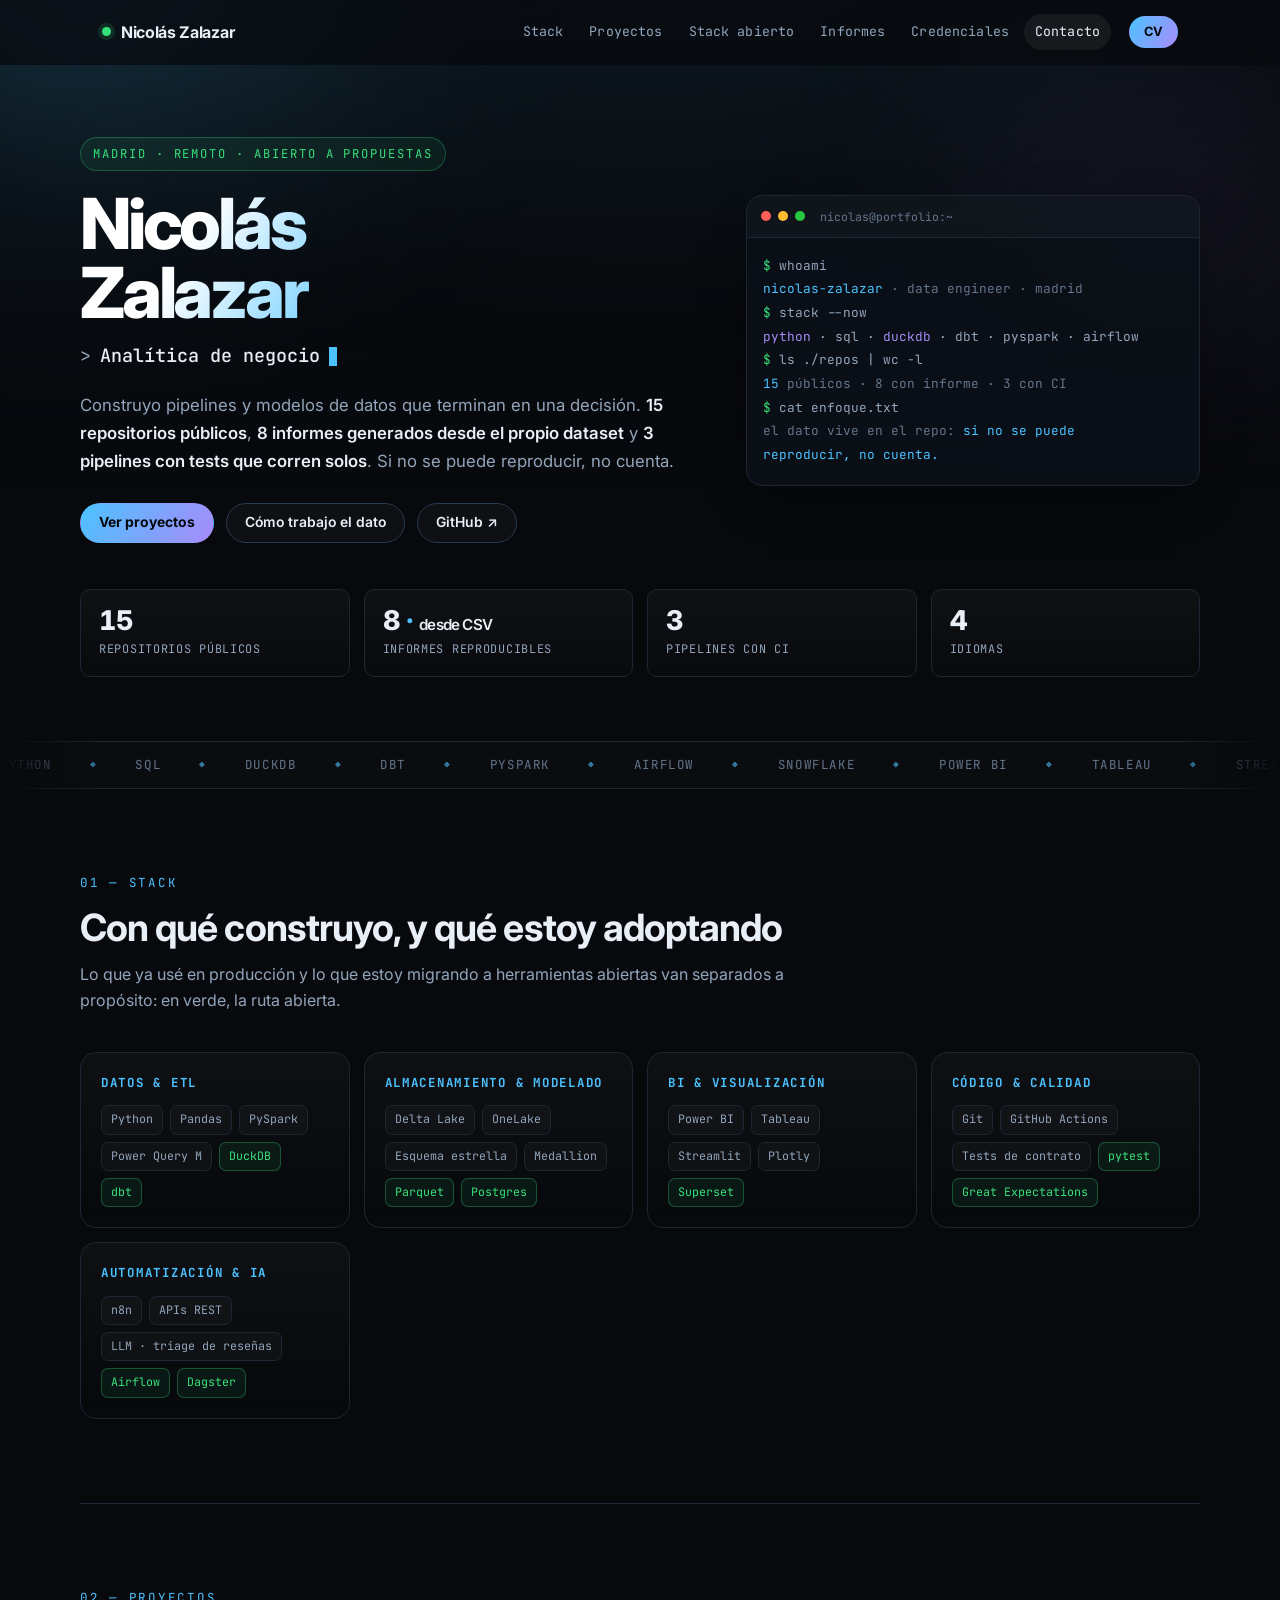
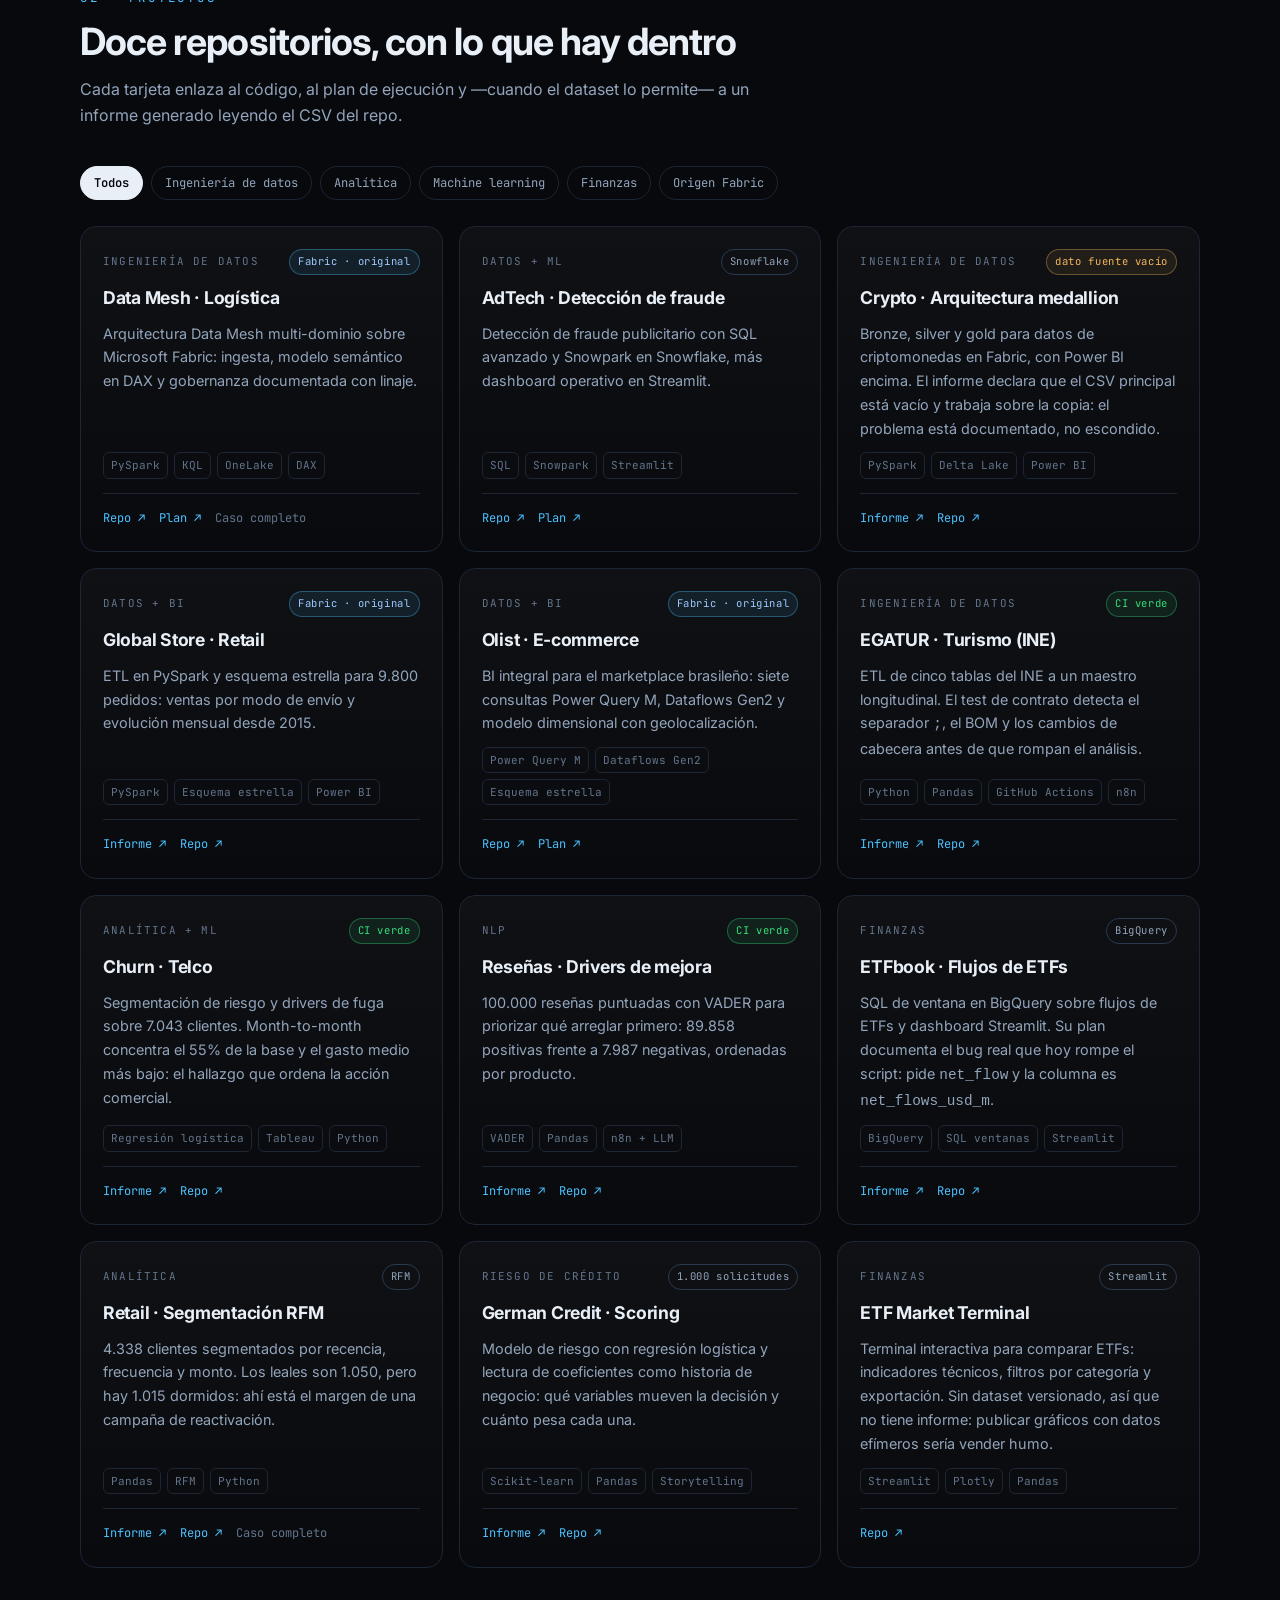
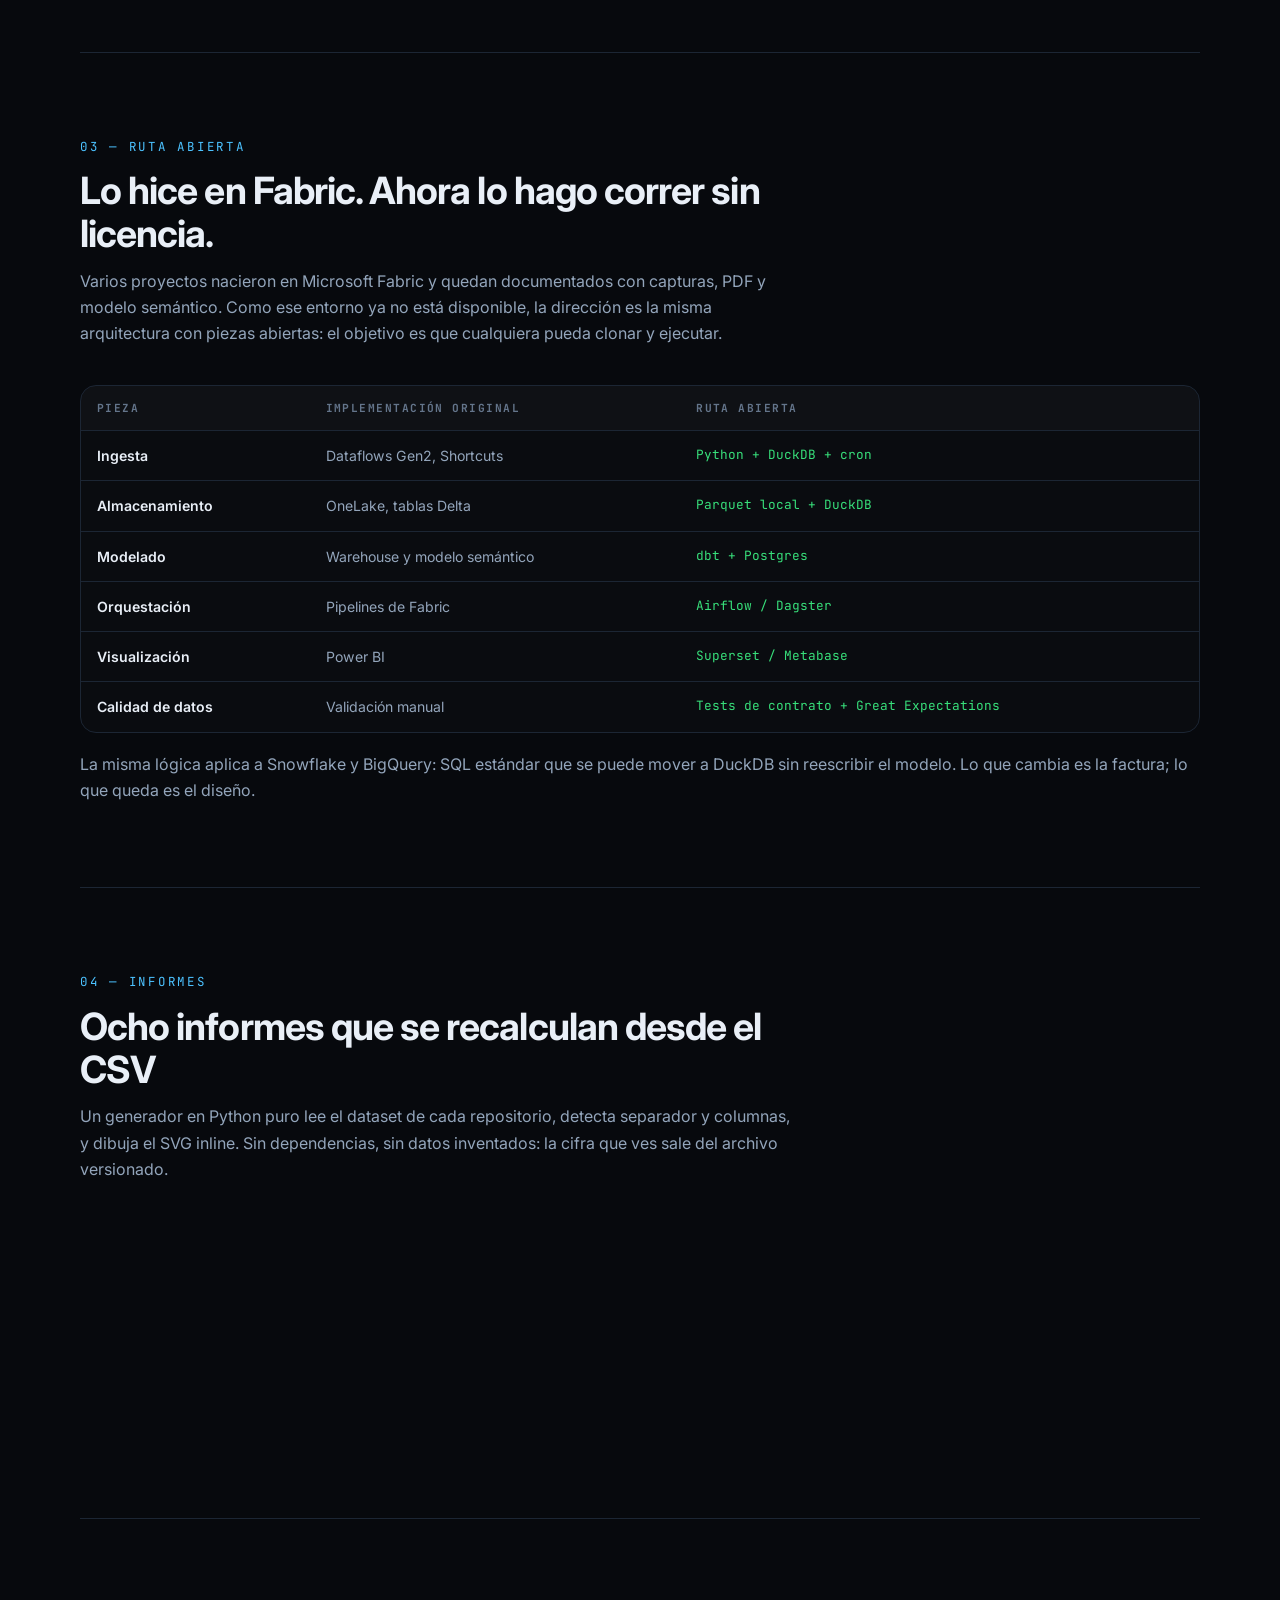
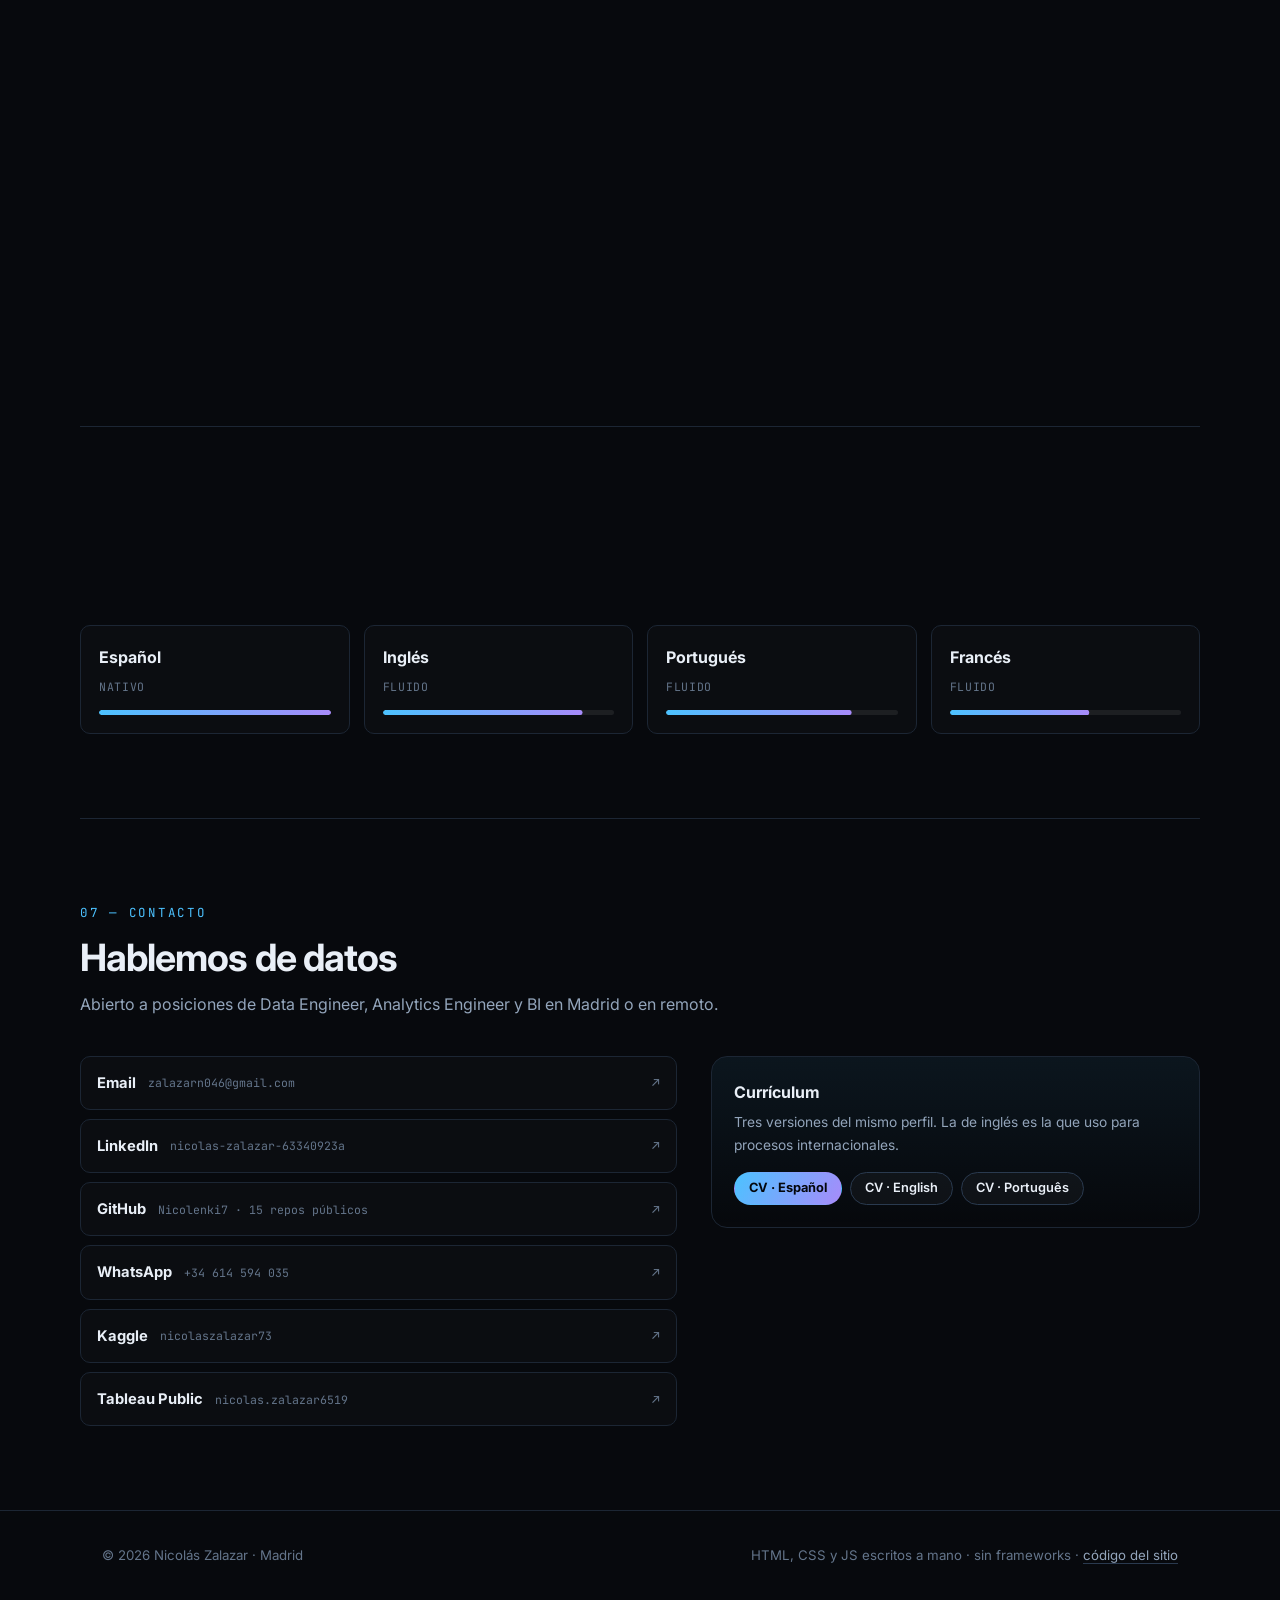
==== commit d7afc208: "Rebuild portfolio: 12 projects, open-source route and credentials" ====
--- a/index.html
+++ b/index.html
@@ -1,683 +1,418 @@
-<!DOCTYPE html>
-<html lang="es" style="scroll-behavior: smooth;">
+<!doctype html>
+<html lang="es">
 <head>
-    <meta charset="UTF-8">
-    <meta name="viewport" content="width=device-width, initial-scale=1.0">
-    <meta name="description" content="Nicolas Zalazar - Data & Hospitality Specialist | BI Engineer · Analytics · Revenue. Specialized in Microsoft Fabric, Medallion Architecture, and Delta Lake.">
-    <meta name="keywords" content="Data Engineer, BI Engineer, Microsoft Fabric, Snowflake, Medallion Architecture, Delta Lake, Power BI, Hospitality Data, Revenue Management, Python, SQL">
-    <meta name="author" content="Nicolas Zalazar">
-    <meta name="robots" content="index, follow">
-    
-    <!-- Open Graph / Social Media -->
-    <meta property="og:type" content="website">
-    <meta property="og:title" content="Nicolas Zalazar | Data & Hospitality Specialist">
-    <meta property="og:description" content="BI Engineer specializing in Analytics & Revenue. Merging Data Engineering with Hospitality Expertise.">
-    <meta property="og:url" content="https://nicolenki7.github.io/Portfolio/">
-    
-    <!-- Favicon -->
-    <link rel="icon" type="image/svg+xml" href="data:image/svg+xml,<svg xmlns='http://www.w3.org/2000/svg' viewBox='0 0 100 100'><text y='.9em' font-size='90'>📊</text></svg>">
-    
-    <title>Nicolas Zalazar | Data & Hospitality Specialist</title>
-    <link href="https://fonts.googleapis.com/css2?family=JetBrains+Mono:wght@300;500;700&family=Inter:wght@300;400;600;700;800&display=swap" rel="stylesheet">
-    <link rel="stylesheet" href="https://cdn.jsdelivr.net/npm/swiper@11/swiper-bundle.min.css" />
-    <style>
-        :root {
-            --bg-main: #0a0a0c;
-            --bg-navy: #060d1a;
-            --bg-slate: #0a1628;
-            --bg-teal: #071820;
-            --bg-green-tint: #060f0e;
-            
-            --accent-cyan: #00f2ff;
-            --accent-green: #00ff9d;
-            --accent-blue: #3a86ff;
-            --text-color: #e0e0e0;
-            --card-bg: rgba(22, 22, 26, 0.7);
-            --border-tech: 1px solid rgba(0, 242, 255, 0.2);
-            --transition: all 0.3s cubic-bezier(0.4, 0, 0.2, 1);
-        }
-
-        body { 
-            background-color: var(--bg-main); 
-            color: var(--text-color); 
-            font-family: 'Inter', sans-serif; 
-            margin: 0; 
-            line-height: 1.6; 
-            overflow-x: hidden; 
-        }
-
-        /* Particles */
-        #particles-js {
-            position: absolute;
-            width: 100%;
-            height: 100%;
-            top: 0;
-            left: 0;
-            z-index: 1;
-            pointer-events: none;
-        }
-
-        /* Lang Switcher */
-        .lang-switcher { 
-            position: fixed; 
-            top: 20px; 
-            right: 20px; 
-            z-index: 1000; 
-            background: rgba(10, 22, 40, 0.8); 
-            padding: 5px 10px; 
-            border: 1px solid rgba(0, 242, 255, 0.3); 
-            border-radius: 50px; 
-            display: flex; 
-            gap: 5px;
-            backdrop-filter: blur(10px);
-            box-shadow: 0 0 20px rgba(0, 0, 0, 0.5);
-        }
-        .lang-btn { 
-            background: none; 
-            border: none; 
-            color: var(--text-color); 
-            cursor: pointer; 
-            font-family: 'JetBrains Mono', monospace; 
-            font-size: 0.75rem; 
-            transition: var(--transition);
-            opacity: 0.5;
-            padding: 5px 10px;
-            border-radius: 20px;
-        }
-        .lang-btn.active { 
-            color: var(--accent-cyan); 
-            opacity: 1;
-            background: rgba(0, 242, 255, 0.1);
-        }
-
-        /* Social Profile Banner */
-        .hero-banner {
-            position: relative;
-            width: 100%;
-            min-height: 450px;
-            display: flex;
-            align-items: center;
-            justify-content: center;
-            padding: 100px 5% 60px;
-            background: radial-gradient(circle at 20% 30%, rgba(0, 242, 255, 0.15) 0%, transparent 40%),
-                        radial-gradient(circle at 80% 70%, rgba(0, 255, 157, 0.15) 0%, transparent 40%),
-                        linear-gradient(135deg, #060d1a 0%, #071820 100%);
-            overflow: hidden;
-            border-bottom: 1px solid rgba(0, 242, 255, 0.1);
-        }
-
-        .hero-content {
-            position: relative;
-            z-index: 2;
-            display: flex;
-            align-items: center;
-            gap: 50px;
-            max-width: 1200px;
-            width: 100%;
-        }
-
-        .profile-pic-container {
-            flex-shrink: 0;
-            width: clamp(150px, 20vw, 220px);
-            height: clamp(150px, 20vw, 220px);
-            border-radius: 50%;
-            position: relative;
-            padding: 5px;
-            background: linear-gradient(45deg, var(--accent-cyan), var(--accent-green));
-            box-shadow: 0 0 30px rgba(0, 242, 255, 0.3);
-        }
-        
-        .profile-pic {
-            width: 100%;
-            height: 100%;
-            border-radius: 50%;
-            background: #111;
-            display: flex;
-            align-items: center;
-            justify-content: center;
-            overflow: hidden;
-            border: 4px solid #060d1a;
-        }
-        
-        .profile-pic span {
-            font-size: 5rem;
-            filter: grayscale(1);
-            opacity: 0.5;
-        }
-
-        .hero-info {
-            flex-grow: 1;
-        }
-
-        .hero-info h1 {
-            font-family: 'Inter', sans-serif;
-            font-weight: 800;
-            font-size: clamp(2.5rem, 6vw, 4.5rem);
-            margin: 0;
-            color: #fff;
-            line-height: 1;
-            letter-spacing: -2px;
-            text-shadow: 0 10px 30px rgba(0,0,0,0.5);
-        }
-
-        .hero-subtitle {
-            font-family: 'JetBrains Mono', monospace;
-            color: var(--accent-cyan);
-            font-size: clamp(1rem, 2.5vw, 1.4rem);
-            margin: 15px 0 25px;
-            display: block;
-            text-shadow: 0 0 10px rgba(0, 242, 255, 0.5);
-        }
-
-        .social-pills {
-            display: flex;
-            gap: 12px;
-            flex-wrap: wrap;
-        }
-
-        .social-pill {
-            display: flex;
-            align-items: center;
-            gap: 8px;
-            background: rgba(255, 255, 255, 0.05);
-            border: 1px solid rgba(255, 255, 255, 0.1);
-            padding: 8px 18px;
-            border-radius: 50px;
-            color: #fff;
-            text-decoration: none;
-            font-family: 'JetBrains Mono', monospace;
-            font-size: 0.8rem;
-            transition: var(--transition);
-            backdrop-filter: blur(5px);
-        }
-
-        .social-pill:hover {
-            background: rgba(0, 242, 255, 0.1);
-            border-color: var(--accent-cyan);
-            box-shadow: 0 0 15px rgba(0, 242, 255, 0.3);
-            transform: translateY(-3px);
-        }
-
-        /* Section Layouts & Backgrounds */
-        section { 
-            padding: 100px 10%; 
-            position: relative;
-            overflow: hidden;
-        }
-
-        section::before {
-            content: "";
-            position: absolute;
-            top: 0; left: 0; width: 100%; height: 100%;
-            background-image: radial-gradient(rgba(255,255,255,0.03) 1px, transparent 1px);
-            background-size: 30px 30px;
-            pointer-events: none;
-            z-index: 0;
-        }
-
-        #about { background-color: var(--bg-navy); }
-        #hospitality { background-color: var(--bg-slate); }
-        #projects { background-color: var(--bg-teal); }
-        #certs { background-color: var(--bg-green-tint); }
-        #languages { background-color: var(--bg-navy); }
-
-        .section-container {
-            max-width: 1200px;
-            margin: 0 auto;
-            position: relative;
-            z-index: 1;
-            opacity: 0;
-            transform: translateY(30px);
-            transition: all 0.8s ease-out;
-        }
-        
-        .section-container.visible {
-            opacity: 1;
-            transform: translateY(0);
-        }
-
-        h2 { 
-            font-family: 'Inter', sans-serif;
-            font-weight: 800;
-            font-size: clamp(1.8rem, 4vw, 2.5rem);
-            margin-bottom: 50px;
-            background: linear-gradient(to right, var(--accent-cyan), var(--accent-green));
-            -webkit-background-clip: text;
-            -webkit-text-fill-color: transparent;
-            display: inline-block;
-            text-transform: uppercase;
-            letter-spacing: -1px;
-        }
-
-        /* About & Stack Richness */
-        .about-grid { display: grid; grid-template-columns: 1.5fr 1fr; gap: 50px; }
-        .about-text p { margin-bottom: 20px; font-size: 1.1rem; opacity: 0.9; }
-        
-        .highlight-box { 
-            background: rgba(10, 22, 40, 0.5); 
-            border: 1px solid rgba(0, 242, 255, 0.1);
-            padding: 35px; 
-            border-radius: 12px;
-            backdrop-filter: blur(10px);
-            box-shadow: 0 10px 30px rgba(0,0,0,0.3);
-            border-left: 4px solid var(--accent-cyan);
-        }
-
-        .tech-tag { 
-            display: inline-block; 
-            background: rgba(255, 255, 255, 0.03); 
-            color: #fff;
-            padding: 6px 14px; 
-            font-size: 0.85rem; 
-            border: 1px solid rgba(255, 255, 255, 0.1); 
-            border-radius: 50px; 
-            margin: 6px; 
-            font-family: 'JetBrains Mono'; 
-            cursor: pointer; 
-            transition: var(--transition);
-        }
-
-        .tech-tag:hover {
-            background: linear-gradient(45deg, rgba(0, 242, 255, 0.2), rgba(0, 255, 157, 0.2));
-            border-color: var(--accent-cyan);
-            color: var(--accent-cyan);
-            transform: scale(1.05) rotate(1deg);
-            box-shadow: 0 0 20px rgba(0, 242, 255, 0.2);
-        }
-
-        /* Hospitality Cards Variation */
-        .hosp-grid { display: grid; grid-template-columns: repeat(auto-fit, minmax(320px, 1fr)); gap: 30px; }
-        .hosp-card { 
-            background: var(--card-bg); 
-            border: 1px solid rgba(255,255,255,0.05);
-            padding: 30px; 
-            border-radius: 12px;
-            transition: var(--transition);
-            border-left: 4px solid var(--accent-green);
-            backdrop-filter: blur(10px);
-        }
-        .hosp-card:nth-child(2) { border-left-color: var(--accent-blue); }
-        .hosp-card:nth-child(3) { border-left-color: var(--accent-cyan); }
-
-        .hosp-card:hover { 
-            transform: translateY(-10px);
-            background: rgba(255,255,255,0.08);
-            box-shadow: 0 20px 40px rgba(0,0,0,0.4);
-        }
-
-        /* Project Cards Richness */
-        .project-card {
-            background: var(--card-bg); 
-            border: 1px solid rgba(255,255,255,0.05);
-            border-radius: 12px; 
-            overflow: hidden;
-            transition: var(--transition);
-            height: 100%;
-            border-left: 4px solid var(--accent-cyan);
-        }
-        .project-card:hover { 
-            border-color: var(--accent-cyan); 
-            box-shadow: 0 20px 40px rgba(0,0,0,0.5);
-            transform: translateY(-5px);
-        }
-        .project-card img { filter: contrast(1.1) brightness(0.9); transition: var(--transition); }
-        .project-card:hover img { filter: contrast(1.2) brightness(1.1); }
-
-        /* Languages Colorful */
-        .lang-item { 
-            background: rgba(255,255,255,0.03);
-            border: 1px solid rgba(255,255,255,0.05);
-            border-left: 4px solid var(--accent-blue);
-        }
-        .lang-item:nth-child(2) { border-left-color: var(--accent-green); }
-        .lang-item:nth-child(3) { border-left-color: var(--accent-cyan); }
-        .lang-item:nth-child(4) { border-left-color: #ff00c1; }
-
-        /* Footer */
-        footer { 
-            background: #050505;
-            padding: 80px 20px; 
-            text-align: center;
-            border-top: 1px solid rgba(255,255,255,0.05);
-        }
-
-        @media (max-width: 992px) {
-            .hero-content { flex-direction: column; text-align: center; gap: 30px; }
-            .social-pills { justify-content: center; }
-            .about-grid { grid-template-columns: 1fr; }
-        }
-    </style>
+<meta charset="utf-8">
+<meta name="viewport" content="width=device-width,initial-scale=1">
+<title>Nicolás Zalazar · Data Engineer</title>
+<meta name="description" content="Data Engineer en Madrid. Pipelines, modelos y dashboards: de Microsoft Fabric a un stack abierto con DuckDB, dbt y Python. 15 repositorios públicos con informes generados desde los datos, tests y planes de ejecución.">
+<meta name="author" content="Nicolás Zalazar">
+<meta name="theme-color" content="#07090d">
+<meta property="og:type" content="website">
+<meta property="og:title" content="Nicolás Zalazar · Data Engineer">
+<meta property="og:description" content="De Microsoft Fabric a un stack abierto: proyectos de datos reproducibles, con informes generados desde el propio dataset.">
+<meta property="og:url" content="https://nicolenki7.github.io/Portfolio/">
+<link rel="icon" href="data:image/svg+xml,<svg xmlns='http://www.w3.org/2000/svg' viewBox='0 0 32 32'><rect width='32' height='32' rx='8' fill='%230b0f16'/><text x='16' y='22' font-family='monospace' font-size='15' font-weight='bold' text-anchor='middle' fill='%234cc2ff'>NZ</text></svg>">
+<link rel="preconnect" href="https://fonts.googleapis.com">
+<link rel="preconnect" href="https://fonts.gstatic.com" crossorigin>
+<link href="https://fonts.googleapis.com/css2?family=Inter:wght@400;500;600;700;800&family=JetBrains+Mono:wght@400;500&display=swap" rel="stylesheet">
+<link rel="stylesheet" href="assets/base.css">
+<link rel="stylesheet" href="assets/components.css">
 </head>
 <body>
-    <div id="particles-js"></div>
-
-    <nav class="lang-switcher" role="navigation" aria-label="Language selection">
-        <button class="lang-btn active" onclick="changeLang('es')" aria-label="Switch to Spanish">ES</button>
-        <button class="lang-btn" onclick="changeLang('en')" aria-label="Switch to English">EN</button>
-        <button class="lang-btn" onclick="changeLang('pt')" aria-label="Switch to Portuguese">PT</button>
+
+<div class="aurora" aria-hidden="true"><span></span><span></span><span></span></div>
+<div class="progress" id="progress" aria-hidden="true"></div>
+
+<header class="nav">
+  <div class="nav__inner">
+    <a class="brand" href="#top"><i class="brand__dot" aria-hidden="true"></i>Nicolás Zalazar</a>
+    <nav class="nav__links" aria-label="Secciones">
+      <a class="nav__link" href="#stack">Stack</a>
+      <a class="nav__link" href="#proyectos">Proyectos</a>
+      <a class="nav__link" href="#abierto">Stack abierto</a>
+      <a class="nav__link" href="#informes">Informes</a>
+      <a class="nav__link" href="#certificaciones">Credenciales</a>
+      <a class="nav__link" href="#contacto">Contacto</a>
     </nav>
-
-    <header class="hero-banner">
-        <div class="hero-content">
-            <div class="profile-pic-container">
-                <div class="profile-pic">
-                    <span>👤</span>
-                </div>
-            </div>
-            <div class="hero-info">
-                <h1>Nicolás Zalazar</h1>
-                <span id="hero-subtitle" class="hero-subtitle"></span>
-                <div class="social-pills">
-                    <a href="https://linkedin.com/in/nicolas-zalazar-63340923a/" target="_blank" class="social-pill">LinkedIn</a>
-                    <a href="https://github.com/Nicolenki7" target="_blank" class="social-pill">GitHub</a>
-                    <a href="mailto:zalazarn046@gmail.com" class="social-pill">Email</a>
-                    <a href="https://wa.me/34614594035" target="_blank" class="social-pill">WhatsApp</a>
-                    <a href="https://www.kaggle.com/nicolaszalazar73" target="_blank" class="social-pill">Kaggle</a>
-                </div>
-            </div>
-        </div>
-    </header>
-
-    <section id="about">
-        <div class="section-container">
-            <h2 id="txt-about-title">01. Perfil de Misión</h2>
-            <div class="about-grid">
-                <div class="about-text" id="txt-about-content"></div>
-                <div class="highlight-box">
-                    <h3 style="color: var(--accent-cyan); font-family: 'JetBrains Mono'; margin-top:0; font-size: 0.9rem; text-transform: uppercase;">Core Tech Matrix</h3>
-                    <div id="stack-container">
-                        <span class="tech-tag" data-info="Microsoft Fabric: Ecosistema unificado para analítica, desde ingesta hasta BI.">Microsoft Fabric</span>
-                        <span class="tech-tag" data-info="Snowflake: Data Warehouse en la nube para almacenamiento masivo.">Snowflake</span>
-                        <span class="tech-tag" data-info="PySpark: Procesamiento de datos distribuido a gran escala.">PySpark</span>
-                        <span class="tech-tag" data-info="Medallion Architecture: Diseño de capas Bronze, Silver y Gold para calidad de datos.">Medallion Arch</span>
-                        <span class="tech-tag" data-info="Delta Lake: Capa de almacenamiento open-source que aporta transacciones ACID a lagos de datos.">Delta Lake</span>
-                        <span class="tech-tag" data-info="n8n: Automatización de flujos de trabajo e integración de IA.">n8n / Automation</span>
-                        <span class="tech-tag" data-info="GenAI / LLMs: Implementación de soluciones basadas en modelos de lenguaje.">GenAI / LLMs</span>
-                        <span class="tech-tag" data-info="Power BI: Visualización avanzada y modelado complejo con DAX.">Power BI</span>
-                        <span class="tech-tag" data-info="Python & SQL: Lenguajes core para manipulación y análisis de datos.">Python & SQL</span>
-                    </div>
-                    <div id="stack-info" style="margin-top: 20px; font-family: 'JetBrains Mono'; font-size: 0.85rem; color: var(--accent-green); min-height: 40px;">> Hover/Click tags for system info...</div>
-                </div>
-            </div>
-        </div>
-    </section>
-
-    <section id="hospitality">
-        <div class="section-container">
-            <h2 id="txt-hosp-title">02. Expertise en Hospitalidad</h2>
-            <div class="hosp-grid" id="hosp-content"></div>
-        </div>
-    </section>
-
-    <section id="projects">
-        <div class="section-container">
-            <h2 id="txt-projects-title">03. Ecosistemas de Análisis</h2>
-            <div class="swiper projectSwiper">
-                <div class="swiper-wrapper">
-                    <div class="swiper-slide">
-                        <div class="project-card" onclick="location.href='proyectos/crypto-medallion.html'">
-                            <img src="img/projects/crypto_cover.png" alt="Crypto Analytics" style="width:100%; height:200px; object-fit:cover;">
-                            <div style="padding: 25px;">
-                                <h3 style="color:#fff; margin:0;">Crypto Analytics 2025</h3>
-                                <p id="txt-crypto-desc" style="font-size:0.95rem; opacity: 0.8; margin-top:10px;"></p>
-                            </div>
-                        </div>
-                    </div>
-                    <div class="swiper-slide">
-                        <div class="project-card" onclick="location.href='proyectos/online-retail-rfm.html'">
-                            <img src="img/projects/retail_rfm_cover.svg" alt="RFM Retail" style="width:100%; height:200px; object-fit:cover;">
-                            <div style="padding: 25px;">
-                                <h3 style="color:#fff; margin:0;">RFM Customer Segmentation</h3>
-                                <p id="txt-rfm-desc" style="font-size:0.95rem; opacity: 0.8; margin-top:10px;"></p>
-                            </div>
-                        </div>
-                    </div>
-                    <div class="swiper-slide">
-                        <div class="project-card" onclick="location.href='proyectos/datamesh-logistica.html'">
-                            <img src="img/projects/datamesh_dashboard.png" alt="DataMesh Logística" style="width:100%; height:200px; object-fit:cover;">
-                            <div style="padding: 25px;">
-                                <h3 style="color:#fff; margin:0;">DataMesh Logística</h3>
-                                <p id="txt-dm-desc" style="font-size:0.95rem; opacity: 0.8; margin-top:10px;"></p>
-                            </div>
-                        </div>
-                    </div>
-                </div>
-                <div class="swiper-pagination"></div>
-            </div>
-        </div>
-    </section>
-
-    <section id="certs">
-        <div class="section-container">
-            <h2 id="txt-certs-title">04. Validaciones Técnicas</h2>
-            <div style="position: relative;">
-                <div class="swiper certSwiper">
-                    <div class="swiper-wrapper" id="cert-wrapper"></div>
-                </div>
-                <div class="swiper-button-next" style="color:var(--accent-cyan)"></div>
-                <div class="swiper-button-prev" style="color:var(--accent-cyan)"></div>
-            </div>
-        </div>
-    </section>
-
-    <section id="languages">
-        <div class="section-container">
-            <h2 id="txt-lang-title">05. Idiomas</h2>
-            <div class="lang-grid" id="lang-content" style="display: grid; grid-template-columns: repeat(auto-fit, minmax(200px, 1fr)); gap: 20px;"></div>
-        </div>
-    </section>
-
-    <div id="certModal" onclick="this.style.display='none'" style="display: none; position: fixed; z-index: 2000; left: 0; top: 0; width: 100%; height: 100%; background: rgba(0,0,0,0.95); cursor: zoom-out; align-items: center; justify-content: center; backdrop-filter: blur(10px);">
-        <img id="modalImg" src="" style="max-width: 90%; max-height: 90%; border: 1px solid var(--accent-cyan); box-shadow: 0 0 50px rgba(0,242,255,0.3);">
-    </div>
-
-    <footer>
-        <div style="opacity: 0.6; font-family: 'JetBrains Mono'; font-size: 0.8rem; letter-spacing: 2px;">
-            NICOLÁS ZALAZAR // SYSTEM_OPERATIONAL // 2026 // SPAIN
-        </div>
-    </footer>
-
-    <script src="https://cdn.jsdelivr.net/npm/swiper@11/swiper-bundle.min.js"></script>
-    <script src="https://cdn.jsdelivr.net/npm/particles.js@2.0.0/particles.min.js"></script>
-    <script>
-        const translations = {
-            es: {
-                subtitle: ">_ Data & Hospitality Specialist",
-                aboutTitle: "01. Perfil de Misión",
-                aboutContent: `<p>Ingeniero de Datos con una trayectoria única que fusiona la precisión técnica con la visión estratégica del sector hospitality. Especialista en arquitecturas <strong>Medallion, Delta Lake y Microsoft Fabric</strong>, transformando datos complejos en decisiones accionables.</p>
-                               <p>Mi experiencia en operaciones hoteleras de lujo me permite entender el dato no solo como un registro, sino como una herramienta para la excelencia operativa y la maximización de ingresos. Enfoque en <strong>AI & Automation</strong> para optimizar procesos críticos.</p>`,
-                hospTitle: "02. Hospitality Domain",
-                hospContent: `
-                    <div class="hosp-card">
-                        <span style="color:var(--accent-green); font-family:'JetBrains Mono'; font-size:0.8rem; text-transform:uppercase;">Night Audit Specialist</span>
-                        <h3 style="color:#fff; margin:10px 0;">5★ Accor & Luxury Resorts</h3>
-                        <p>Experiencia en hoteles de alta gama en Argentina (Accor) y Portugal (Monchique Resort & Spa). Especializado en auditoría nocturna y control financiero operativo.</p>
-                    </div>
-                    <div class="hosp-card">
-                        <span style="color:var(--accent-blue); font-family:'JetBrains Mono'; font-size:0.8rem; text-transform:uppercase;">Hotel Operations</span>
-                        <h3 style="color:#fff; margin:10px 0;">Boutique & Urban Hotels</h3>
-                        <p>Gestión integral en hoteles boutique en España y Portugal. Visión 360° del Front Office y Guest Experience.</p>
-                    </div>
-                    <div class="hosp-card">
-                        <span style="color:var(--accent-cyan); font-family:'JetBrains Mono'; font-size:0.8rem; text-transform:uppercase;">Revenue Data Strategy</span>
-                        <h3 style="color:#fff; margin:10px 0;">Smart Data Solutions</h3>
-                        <p>Uso el conocimiento del terreno para diseñar soluciones BI que resuelven problemas reales de Revenue y Operaciones.</p>
-                    </div>`,
-                projectsTitle: "03. Ecosistemas de Análisis",
-                cryptoDesc: "Arquitectura Medallion en Fabric con predicción ML.",
-                rfmDesc: "Segmentación de clientes con análisis RFM en Python + SQL.",
-                dmDesc: "Arquitectura Data Mesh en Microsoft Fabric con OneLake Shortcuts.",
-                certsTitle: "04. Validaciones Técnicas",
-                langTitle: "05. Idiomas",
-                langContent: `
-                    <div class="lang-item" style="padding:25px; border-radius:12px; text-align:center;"><span style="display:block; font-weight:800; color:var(--accent-cyan);">ESPAÑOL</span><span style="font-family:'JetBrains Mono'; font-size:0.8rem; opacity:0.7;">NATIVO</span></div>
-                    <div class="lang-item" style="padding:25px; border-radius:12px; text-align:center;"><span style="display:block; font-weight:800; color:var(--accent-green);">PORTUGUÉS</span><span style="font-family:'JetBrains Mono'; font-size:0.8rem; opacity:0.7;">C1 - AVANZADO</span></div>
-                    <div class="lang-item" style="padding:25px; border-radius:12px; text-align:center;"><span style="display:block; font-weight:800; color:var(--accent-blue);">INGLÉS</span><span style="font-family:'JetBrains Mono'; font-size:0.8rem; opacity:0.7;">B2 - PROFESIONAL</span></div>
-                    <div class="lang-item" style="padding:25px; border-radius:12px; text-align:center;"><span style="display:block; font-weight:800; color:#ff00c1;">FRANCÉS</span><span style="font-family:'JetBrains Mono'; font-size:0.8rem; opacity:0.7;">B1 - INTERMEDIO</span></div>`
-            },
-            en: {
-                subtitle: ">_ Data & Hospitality Specialist",
-                aboutTitle: "01. Mission Profile",
-                aboutContent: `<p>Data Engineer with a unique background merging technical precision with strategic hospitality insights. Specialist in <strong>Medallion architectures, Delta Lake, and Microsoft Fabric</strong>, transforming complex data into actionable decisions.</p>
-                               <p>My experience in luxury hotel operations allows me to understand data not just as a record, but as a tool for operational excellence and revenue maximization. Focused on <strong>AI & Automation</strong> to optimize critical processes.</p>`,
-                hospTitle: "02. Hospitality Domain",
-                hospContent: `
-                    <div class="hosp-card">
-                        <span style="color:var(--accent-green); font-family:'JetBrains Mono'; font-size:0.8rem; text-transform:uppercase;">Night Audit Specialist</span>
-                        <h3 style="color:#fff; margin:10px 0;">5★ Accor & Luxury Resorts</h3>
-                        <p>Experience in high-end hotels in Argentina (Accor) and Portugal (Monchique Resort & Spa). Specialized in night audit and financial operational control.</p>
-                    </div>
-                    <div class="hosp-card">
-                        <span style="color:var(--accent-blue); font-family:'JetBrains Mono'; font-size:0.8rem; text-transform:uppercase;">Hotel Operations</span>
-                        <h3 style="color:#fff; margin:10px 0;">Boutique & Urban Hotels</h3>
-                        <p>Full management in boutique hotels across Spain and Portugal. 360° vision of Front Office and Guest Experience.</p>
-                    </div>
-                    <div class="hosp-card">
-                        <span style="color:var(--accent-cyan); font-family:'JetBrains Mono'; font-size:0.8rem; text-transform:uppercase;">Revenue Data Strategy</span>
-                        <h3 style="color:#fff; margin:10px 0;">Smart Data Solutions</h3>
-                        <p>I use on-the-ground knowledge to design BI solutions that solve real Revenue and Operations challenges.</p>
-                    </div>`,
-                projectsTitle: "03. Analysis Ecosystems",
-                cryptoDesc: "Medallion architecture in Fabric with ML prediction.",
-                rfmDesc: "Customer segmentation with RFM analysis in Python + SQL.",
-                dmDesc: "Data Mesh architecture in Microsoft Fabric with OneLake Shortcuts.",
-                certsTitle: "04. Technical Validations",
-                langTitle: "05. Languages",
-                langContent: `
-                    <div class="lang-item" style="padding:25px; border-radius:12px; text-align:center;"><span style="display:block; font-weight:800; color:var(--accent-cyan);">SPANISH</span><span style="font-family:'JetBrains Mono'; font-size:0.8rem; opacity:0.7;">NATIVE</span></div>
-                    <div class="lang-item" style="padding:25px; border-radius:12px; text-align:center;"><span style="display:block; font-weight:800; color:var(--accent-green);">PORTUGUESE</span><span style="font-family:'JetBrains Mono'; font-size:0.8rem; opacity:0.7;">C1 - ADVANCED</span></div>
-                    <div class="lang-item" style="padding:25px; border-radius:12px; text-align:center;"><span style="display:block; font-weight:800; color:var(--accent-blue);">ENGLISH</span><span style="font-family:'JetBrains Mono'; font-size:0.8rem; opacity:0.7;">B2 - PROFESSIONAL</span></div>
-                    <div class="lang-item" style="padding:25px; border-radius:12px; text-align:center;"><span style="display:block; font-weight:800; color:#ff00c1;">FRENCH</span><span style="font-family:'JetBrains Mono'; font-size:0.8rem; opacity:0.7;">B1 - INTERMEDIATE</span></div>`
-            },
-            pt: {
-                subtitle: ">_ Data & Hospitality Specialist",
-                aboutTitle: "01. Perfil de Missão",
-                aboutContent: `<p>Engenheiro de Dados com uma trajetória única que funde a precisão técnica com a visão estratégica do setor de hospitalidade. Especialista em arquiteturas <strong>Medallion, Delta Lake e Microsoft Fabric</strong>, transformando dados complexos em decisões acionáveis.</p>
-                               <p>Minha experiência em operações hoteleiras de luxo permite-me entender o dado não apenas como um registro, mas como uma ferramenta para a excelência operacional e a maximização de receitas. Foco em <strong>AI & Automação</strong> para optimizar processos críticos.</p>`,
-                hospTitle: "02. Domínio de Hospitalidade",
-                hospContent: `
-                    <div class="hosp-card">
-                        <span style="color:var(--accent-green); font-family:'JetBrains Mono'; font-size:0.8rem; text-transform:uppercase;">Night Audit Specialist</span>
-                        <h3 style="color:#fff; margin:10px 0;">5★ Accor & Luxury Resorts</h3>
-                        <p>Experiência em hotéis de luxo na Argentina (Accor) e Portugal (Monchique Resort & Spa). Especializado em auditoria noturna e controle financeiro operacional.</p>
-                    </div>
-                    <div class="hosp-card">
-                        <span style="color:var(--accent-blue); font-family:'JetBrains Mono'; font-size:0.8rem; text-transform:uppercase;">Hotel Operations</span>
-                        <h3 style="color:#fff; margin:10px 0;">Boutique & Urban Hotels</h3>
-                        <p>Gestão integral em hotéis boutique na Espanha e Portugal. Visão 360° de Front Office e Guest Experience.</p>
-                    </div>
-                    <div class="hosp-card">
-                        <span style="color:var(--accent-cyan); font-family:'JetBrains Mono'; font-size:0.8rem; text-transform:uppercase;">Revenue Data Strategy</span>
-                        <h3 style="color:#fff; margin:10px 0;">Smart Data Solutions</h3>
-                        <p>Utilizo o conhecimento de campo para projetar soluções de BI que resolvem problemas reais de Revenue e Operações.</p>
-                    </div>`,
-                projectsTitle: "03. Ecossistemas de Análise",
-                cryptoDesc: "Arquitetura Medallion em Fabric com predição ML.",
-                rfmDesc: "Segmentação de clientes com análise RFM em Python + SQL.",
-                dmDesc: "Arquitetura Data Mesh em Microsoft Fabric con OneLake Shortcuts.",
-                certsTitle: "04. Validações Técnicas",
-                langTitle: "05. Idiomas",
-                langContent: `
-                    <div class="lang-item" style="padding:25px; border-radius:12px; text-align:center;"><span style="display:block; font-weight:800; color:var(--accent-cyan);">ESPANHOL</span><span style="font-family:'JetBrains Mono'; font-size:0.8rem; opacity:0.7;">NATIVO</span></div>
-                    <div class="lang-item" style="padding:25px; border-radius:12px; text-align:center;"><span style="display:block; font-weight:800; color:var(--accent-green);">PORTUGUÊS</span><span style="font-family:'JetBrains Mono'; font-size:0.8rem; opacity:0.7;">C1 - AVANÇADO</span></div>
-                    <div class="lang-item" style="padding:25px; border-radius:12px; text-align:center;"><span style="display:block; font-weight:800; color:var(--accent-blue);">INGLÊS</span><span style="font-family:'JetBrains Mono'; font-size:0.8rem; opacity:0.7;">B2 - PROFISSIONAL</span></div>
-                    <div class="lang-item" style="padding:25px; border-radius:12px; text-align:center;"><span style="display:block; font-weight:800; color:#ff00c1;">FRANCÊS</span><span style="font-family:'JetBrains Mono'; font-size:0.8rem; opacity:0.7;">B1 - INTERMEDIÁRIO</span></div>`
-            }
-        };
-
-        let i = 0;
-        let txt = "";
-        let speed = 50;
-        function typeWriter() {
-            if (i < txt.length) {
-                document.getElementById("hero-subtitle").innerHTML += txt.charAt(i);
-                i++;
-                setTimeout(typeWriter, speed);
-            }
-        }
-
-        function changeLang(lang) {
-            const t = translations[lang];
-            document.getElementById('hero-subtitle').innerHTML = "";
-            i = 0;
-            txt = t.subtitle;
-            typeWriter();
-
-            document.getElementById('txt-about-title').innerText = t.aboutTitle;
-            document.getElementById('txt-about-content').innerHTML = t.aboutContent;
-            document.getElementById('txt-hosp-title').innerText = t.hospTitle;
-            document.getElementById('hosp-content').innerHTML = t.hospContent;
-            document.getElementById('txt-projects-title').innerText = t.projectsTitle;
-            document.getElementById('txt-crypto-desc').innerText = t.cryptoDesc;
-            document.getElementById('txt-rfm-desc').innerText = t.rfmDesc;
-            document.getElementById('txt-dm-desc').innerText = t.dmDesc;
-            document.getElementById('txt-certs-title').innerText = t.certsTitle;
-            document.getElementById('txt-lang-title').innerText = t.langTitle;
-            document.getElementById('lang-content').innerHTML = t.langContent;
-            
-            document.querySelectorAll('.lang-btn').forEach(btn => btn.classList.remove('active'));
-            const activeBtn = Array.from(document.querySelectorAll('.lang-btn')).find(b => b.getAttribute('onclick').includes(lang));
-            if(activeBtn) activeBtn.classList.add('active');
-            
-            document.documentElement.lang = lang;
-            localStorage.setItem('preferred-lang', lang);
-        }
-
-        // Tech Stack
-        document.querySelectorAll('.tech-tag').forEach(tag => {
-            tag.addEventListener('mouseenter', function() {
-                document.getElementById('stack-info').innerText = `> ${this.getAttribute('data-info')}`;
-            });
-        });
-
-        // Certs
-        const wrapper = document.getElementById('cert-wrapper');
-        for (let j = 1; j <= 15; j++) {
-            wrapper.innerHTML += `
-                <div class="swiper-slide" style="display:flex; align-items:center; justify-content:center;">
-                    <img src="img/certs/cert_${j}.png" onclick="openCert(this.src)" style="max-width:100%; border-radius:8px; cursor:zoom-in; border:1px solid rgba(255,255,255,0.1);">
-                </div>`;
-        }
-        function openCert(src) {
-            const modal = document.getElementById('certModal');
-            document.getElementById('modalImg').src = src;
-            modal.style.display = 'flex';
-        }
-
-        // Observer
-        const observer = new IntersectionObserver((entries) => {
-            entries.forEach(entry => { if (entry.isIntersecting) entry.target.classList.add('visible'); });
-        }, { threshold: 0.1 });
-        document.querySelectorAll('.section-container').forEach(sc => observer.observe(sc));
-
-        // Particles
-        particlesJS("particles-js", {
-            particles: {
-                number: { value: 40 },
-                color: { value: "#00f2ff" },
-                shape: { type: "circle" },
-                opacity: { value: 0.2 },
-                size: { value: 2 },
-                line_linked: { enable: true, distance: 150, color: "#00f2ff", opacity: 0.1, width: 1 },
-                move: { enable: true, speed: 1, direction: "none", random: true, straight: false, out_mode: "out" }
-            },
-            interactivity: { events: { onhover: { enable: true, mode: "grab" } } }
-        });
-
-        new Swiper(".projectSwiper", { 
-            slidesPerView: 1, spaceBetween: 30, pagination: { el: ".swiper-pagination", clickable: true },
-            breakpoints: { 768: { slidesPerView: 2 }, 1024: { slidesPerView: 3 } } 
-        });
-        new Swiper(".certSwiper", { 
-            slidesPerView: 2, spaceBetween: 20, loop: true, autoplay: { delay: 3000 },
-            navigation: { nextEl: ".swiper-button-next", prevEl: ".swiper-button-prev" },
-            breakpoints: { 640: { slidesPerView: 3 }, 1024: { slidesPerView: 5 } } 
-        });
-
-        document.addEventListener('DOMContentLoaded', () => {
-            const savedLang = localStorage.getItem('preferred-lang') || 'es';
-            changeLang(savedLang);
-        });
-    </script>
+    <a class="btn btn--primary btn--sm" href="docs/cv_Es_Ult.pdf">CV</a>
+  </div>
+</header>
+
+<main id="top">
+
+  <!-- ============ HERO ============ -->
+  <section class="hero wrap">
+    <div class="hero__grid">
+      <div>
+        <p class="eyebrow">Madrid · remoto · abierto a propuestas</p>
+        <h1>Nicolás<br>Zalazar</h1>
+        <div class="rotator" id="rotator" data-roles='["Data Engineer","Analítica de negocio","De Fabric a stack abierto","Automatización con IA"]'>
+          <span aria-hidden="true">&gt;</span><b>Data Engineer</b><span class="caret" aria-hidden="true"></span>
+        </div>
+        <p class="hero__lead">
+          Construyo pipelines y modelos de datos que terminan en una decisión.
+          <strong>15 repositorios públicos</strong>, <strong>8 informes generados desde el propio dataset</strong>
+          y <strong>3 pipelines con tests que corren solos</strong>.
+          Si no se puede reproducir, no cuenta.
+        </p>
+        <div class="hero__cta">
+          <a class="btn btn--primary" href="#proyectos">Ver proyectos</a>
+          <a class="btn" href="#abierto">Cómo trabajo el dato</a>
+          <a class="btn" href="https://github.com/Nicolenki7" target="_blank" rel="noopener">GitHub ↗</a>
+        </div>
+      </div>
+
+      <div class="term" aria-hidden="true">
+        <div class="term__bar"><i></i><i></i><i></i><span>nicolas@portfolio:~</span></div>
+        <div class="term__body">
+          <div class="term__line"><span class="p">$</span> whoami</div>
+          <div class="term__line"><span class="k">nicolas-zalazar</span> <span class="c">· data engineer · madrid</span></div>
+          <div class="term__line"><span class="p">$</span> stack --now</div>
+          <div class="term__line"><span class="s">python</span> · sql · <span class="s">duckdb</span> · dbt · pyspark · airflow</div>
+          <div class="term__line"><span class="p">$</span> ls ./repos | wc -l</div>
+          <div class="term__line"><span class="k">15</span> <span class="c">públicos · 8 con informe · 3 con CI</span></div>
+          <div class="term__line"><span class="p">$</span> cat enfoque.txt</div>
+          <div class="term__line"><span class="c">el dato vive en el repo:</span> <span class="k">si no se puede</span></div>
+          <div class="term__line"><span class="k">reproducir, no cuenta.</span></div>
+        </div>
+      </div>
+    </div>
+
+    <div class="kpis">
+      <div class="kpi"><div class="kpi__v"><span data-count="15">15</span></div><div class="kpi__l">repositorios públicos</div></div>
+      <div class="kpi"><div class="kpi__v"><span data-count="8">8</span><em> · </em><span style="font-size:.95rem;font-weight:600">desde CSV</span></div><div class="kpi__l">informes reproducibles</div></div>
+      <div class="kpi"><div class="kpi__v"><span data-count="3">3</span></div><div class="kpi__l">pipelines con CI</div></div>
+      <div class="kpi"><div class="kpi__v"><span data-count="4">4</span></div><div class="kpi__l">idiomas</div></div>
+    </div>
+  </section>
+
+  <div class="marquee" aria-hidden="true">
+    <div class="marquee__track">
+      <div class="marquee__item">Python</div><div class="marquee__item">SQL</div><div class="marquee__item">DuckDB</div>
+      <div class="marquee__item">dbt</div><div class="marquee__item">PySpark</div><div class="marquee__item">Airflow</div>
+      <div class="marquee__item">Snowflake</div><div class="marquee__item">Power BI</div><div class="marquee__item">Tableau</div>
+      <div class="marquee__item">Streamlit</div><div class="marquee__item">n8n</div><div class="marquee__item">Git</div>
+      <div class="marquee__item">Delta Lake</div><div class="marquee__item">Pandas</div>
+    </div>
+  </div>
+
+  <!-- ============ STACK ============ -->
+  <section class="section wrap" id="stack">
+    <div class="section__head reveal">
+      <span class="num">01 — Stack</span>
+      <h2 class="section__title">Con qué construyo, y qué estoy adoptando</h2>
+      <p class="section__sub">Lo que ya usé en producción y lo que estoy migrando a herramientas abiertas van separados a propósito: en verde, la ruta abierta.</p>
+    </div>
+    <div class="stack-grid">
+      <div class="stack-card reveal"><h3>Datos &amp; ETL</h3><div class="chips">
+        <span class="chip">Python</span><span class="chip">Pandas</span><span class="chip">PySpark</span>
+        <span class="chip">Power Query M</span><span class="chip chip--oss">DuckDB</span><span class="chip chip--oss">dbt</span>
+      </div></div>
+      <div class="stack-card reveal"><h3>Almacenamiento &amp; modelado</h3><div class="chips">
+        <span class="chip">Delta Lake</span><span class="chip">OneLake</span><span class="chip">Esquema estrella</span>
+        <span class="chip">Medallion</span><span class="chip chip--oss">Parquet</span><span class="chip chip--oss">Postgres</span>
+      </div></div>
+      <div class="stack-card reveal"><h3>BI &amp; visualización</h3><div class="chips">
+        <span class="chip">Power BI</span><span class="chip">Tableau</span><span class="chip">Streamlit</span>
+        <span class="chip">Plotly</span><span class="chip chip--oss">Superset</span>
+      </div></div>
+      <div class="stack-card reveal"><h3>Código &amp; calidad</h3><div class="chips">
+        <span class="chip">Git</span><span class="chip">GitHub Actions</span><span class="chip">Tests de contrato</span>
+        <span class="chip chip--oss">pytest</span><span class="chip chip--oss">Great Expectations</span>
+      </div></div>
+      <div class="stack-card reveal"><h3>Automatización &amp; IA</h3><div class="chips">
+        <span class="chip">n8n</span><span class="chip">APIs REST</span><span class="chip">LLM · triage de reseñas</span>
+        <span class="chip chip--oss">Airflow</span><span class="chip chip--oss">Dagster</span>
+      </div></div>
+    </div>
+  </section>
+
+  <!-- ============ PROYECTOS ============ -->
+  <section class="section wrap" id="proyectos">
+    <div class="section__head reveal">
+      <span class="num">02 — Proyectos</span>
+      <h2 class="section__title">Doce repositorios, con lo que hay dentro</h2>
+      <p class="section__sub">Cada tarjeta enlaza al código, al plan de ejecución y —cuando el dataset lo permite— a un informe generado leyendo el CSV del repo.</p>
+    </div>
+
+    <div class="filters reveal" role="tablist" aria-label="Filtrar proyectos">
+      <button class="filter is-on" data-filter="all">Todos</button>
+      <button class="filter" data-filter="datos">Ingeniería de datos</button>
+      <button class="filter" data-filter="analitica">Analítica</button>
+      <button class="filter" data-filter="ml">Machine learning</button>
+      <button class="filter" data-filter="finanzas">Finanzas</button>
+      <button class="filter" data-filter="fabric">Origen Fabric</button>
+    </div>
+
+    <div class="grid">
+      <article class="card reveal" data-cat="datos fabric">
+        <div class="card__top"><span class="tag">Ingeniería de datos</span><span class="badge badge--fabric">Fabric · original</span></div>
+        <h3>Data Mesh · Logística</h3>
+        <p>Arquitectura Data Mesh multi-dominio sobre Microsoft Fabric: ingesta, modelo semántico en DAX y gobernanza documentada con linaje.</p>
+        <ul class="stack-list"><li>PySpark</li><li>KQL</li><li>OneLake</li><li>DAX</li></ul>
+        <div class="card__links">
+          <a class="card__link" href="https://github.com/Nicolenki7/DataMesh_Fabric_Logistics" target="_blank" rel="noopener">Repo ↗</a>
+          <a class="card__link" href="https://github.com/Nicolenki7/DataMesh_Fabric_Logistics/blob/main/docs/PLAN.md" target="_blank" rel="noopener">Plan ↗</a>
+          <a class="card__link card__link--muted" href="proyectos/datamesh-logistica.html">Caso completo</a>
+        </div>
+      </article>
+
+      <article class="card reveal" data-cat="datos ml">
+        <div class="card__top"><span class="tag">Datos + ML</span><span class="badge">Snowflake</span></div>
+        <h3>AdTech · Detección de fraude</h3>
+        <p>Detección de fraude publicitario con SQL avanzado y Snowpark en Snowflake, más dashboard operativo en Streamlit.</p>
+        <ul class="stack-list"><li>SQL</li><li>Snowpark</li><li>Streamlit</li></ul>
+        <div class="card__links">
+          <a class="card__link" href="https://github.com/Nicolenki7/AdTech-Fraud-Detection-Platform" target="_blank" rel="noopener">Repo ↗</a>
+          <a class="card__link" href="https://github.com/Nicolenki7/AdTech-Fraud-Detection-Platform/blob/main/docs/PLAN.md" target="_blank" rel="noopener">Plan ↗</a>
+        </div>
+      </article>
+
+      <article class="card reveal" data-cat="datos fabric finanzas">
+        <div class="card__top"><span class="tag">Ingeniería de datos</span><span class="badge badge--data">dato fuente vacío</span></div>
+        <h3>Crypto · Arquitectura medallion</h3>
+        <p>Bronze, silver y gold para datos de criptomonedas en Fabric, con Power BI encima. El informe declara que el CSV principal está vacío y trabaja sobre la copia: el problema está documentado, no escondido.</p>
+        <ul class="stack-list"><li>PySpark</li><li>Delta Lake</li><li>Power BI</li></ul>
+        <div class="card__links">
+          <a class="card__link" href="https://github.com/Nicolenki7/Crypto_Medallion_Analytics/blob/main/docs/report.html" target="_blank" rel="noopener">Informe ↗</a>
+          <a class="card__link" href="https://github.com/Nicolenki7/Crypto_Medallion_Analytics" target="_blank" rel="noopener">Repo ↗</a>
+        </div>
+      </article>
+
+      <article class="card reveal" data-cat="datos analitica fabric">
+        <div class="card__top"><span class="tag">Datos + BI</span><span class="badge badge--fabric">Fabric · original</span></div>
+        <h3>Global Store · Retail</h3>
+        <p>ETL en PySpark y esquema estrella para 9.800 pedidos: ventas por modo de envío y evolución mensual desde 2015.</p>
+        <ul class="stack-list"><li>PySpark</li><li>Esquema estrella</li><li>Power BI</li></ul>
+        <div class="card__links">
+          <a class="card__link" href="https://github.com/Nicolenki7/Tech_GlobalStore_Retail_Analysis-Fabric/blob/main/docs/report.html" target="_blank" rel="noopener">Informe ↗</a>
+          <a class="card__link" href="https://github.com/Nicolenki7/Tech_GlobalStore_Retail_Analysis-Fabric" target="_blank" rel="noopener">Repo ↗</a>
+        </div>
+      </article>
+
+      <article class="card reveal" data-cat="datos analitica fabric">
+        <div class="card__top"><span class="tag">Datos + BI</span><span class="badge badge--fabric">Fabric · original</span></div>
+        <h3>Olist · E-commerce</h3>
+        <p>BI integral para el marketplace brasileño: siete consultas Power Query M, Dataflows Gen2 y modelo dimensional con geolocalización.</p>
+        <ul class="stack-list"><li>Power Query M</li><li>Dataflows Gen2</li><li>Esquema estrella</li></ul>
+        <div class="card__links">
+          <a class="card__link" href="https://github.com/Nicolenki7/Olist_E-commerce-Microsoft-Fabric-Project" target="_blank" rel="noopener">Repo ↗</a>
+          <a class="card__link" href="https://github.com/Nicolenki7/Olist_E-commerce-Microsoft-Fabric-Project/blob/main/docs/PLAN.md" target="_blank" rel="noopener">Plan ↗</a>
+        </div>
+      </article>
+
+      <article class="card reveal" data-cat="datos">
+        <div class="card__top"><span class="tag">Ingeniería de datos</span><span class="badge badge--ci">CI verde</span></div>
+        <h3>EGATUR · Turismo (INE)</h3>
+        <p>ETL de cinco tablas del INE a un maestro longitudinal. El test de contrato detecta el separador <code>;</code>, el BOM y los cambios de cabecera antes de que rompan el análisis.</p>
+        <ul class="stack-list"><li>Python</li><li>Pandas</li><li>GitHub Actions</li><li>n8n</li></ul>
+        <div class="card__links">
+          <a class="card__link" href="https://github.com/Nicolenki7/ETL_Egatur_INE_Esp/blob/main/docs/report.html" target="_blank" rel="noopener">Informe ↗</a>
+          <a class="card__link" href="https://github.com/Nicolenki7/ETL_Egatur_INE_Esp" target="_blank" rel="noopener">Repo ↗</a>
+        </div>
+      </article>
+
+      <article class="card reveal" data-cat="analitica ml">
+        <div class="card__top"><span class="tag">Analítica + ML</span><span class="badge badge--ci">CI verde</span></div>
+        <h3>Churn · Telco</h3>
+        <p>Segmentación de riesgo y drivers de fuga sobre 7.043 clientes. Month-to-month concentra el 55% de la base y el gasto medio más bajo: el hallazgo que ordena la acción comercial.</p>
+        <ul class="stack-list"><li>Regresión logística</li><li>Tableau</li><li>Python</li></ul>
+        <div class="card__links">
+          <a class="card__link" href="https://github.com/Nicolenki7/Customer-Churn-Project/blob/main/docs/report.html" target="_blank" rel="noopener">Informe ↗</a>
+          <a class="card__link" href="https://github.com/Nicolenki7/Customer-Churn-Project" target="_blank" rel="noopener">Repo ↗</a>
+        </div>
+      </article>
+
+      <article class="card reveal" data-cat="ml analitica">
+        <div class="card__top"><span class="tag">NLP</span><span class="badge badge--ci">CI verde</span></div>
+        <h3>Reseñas · Drivers de mejora</h3>
+        <p>100.000 reseñas puntuadas con VADER para priorizar qué arreglar primero: 89.858 positivas frente a 7.987 negativas, ordenadas por producto.</p>
+        <ul class="stack-list"><li>VADER</li><li>Pandas</li><li>n8n + LLM</li></ul>
+        <div class="card__links">
+          <a class="card__link" href="https://github.com/Nicolenki7/Customer-Sentiment-Analysis-Product-Improvement-Drivers/blob/main/docs/report.html" target="_blank" rel="noopener">Informe ↗</a>
+          <a class="card__link" href="https://github.com/Nicolenki7/Customer-Sentiment-Analysis-Product-Improvement-Drivers" target="_blank" rel="noopener">Repo ↗</a>
+        </div>
+      </article>
+
+      <article class="card reveal" data-cat="finanzas analitica">
+        <div class="card__top"><span class="tag">Finanzas</span><span class="badge">BigQuery</span></div>
+        <h3>ETFbook · Flujos de ETFs</h3>
+        <p>SQL de ventana en BigQuery sobre flujos de ETFs y dashboard Streamlit. Su plan documenta el bug real que hoy rompe el script: pide <code>net_flow</code> y la columna es <code>net_flows_usd_m</code>.</p>
+        <ul class="stack-list"><li>BigQuery</li><li>SQL ventanas</li><li>Streamlit</li></ul>
+        <div class="card__links">
+          <a class="card__link" href="https://github.com/Nicolenki7/ETFbook-data-analytics-case-study/blob/main/docs/report.html" target="_blank" rel="noopener">Informe ↗</a>
+          <a class="card__link" href="https://github.com/Nicolenki7/ETFbook-data-analytics-case-study" target="_blank" rel="noopener">Repo ↗</a>
+        </div>
+      </article>
+
+      <article class="card reveal" data-cat="analitica">
+        <div class="card__top"><span class="tag">Analítica</span><span class="badge">RFM</span></div>
+        <h3>Retail · Segmentación RFM</h3>
+        <p>4.338 clientes segmentados por recencia, frecuencia y monto. Los leales son 1.050, pero hay 1.015 dormidos: ahí está el margen de una campaña de reactivación.</p>
+        <ul class="stack-list"><li>Pandas</li><li>RFM</li><li>Python</li></ul>
+        <div class="card__links">
+          <a class="card__link" href="https://github.com/Nicolenki7/Online-Retail-Business-Analysis/blob/main/docs/report.html" target="_blank" rel="noopener">Informe ↗</a>
+          <a class="card__link" href="https://github.com/Nicolenki7/Online-Retail-Business-Analysis" target="_blank" rel="noopener">Repo ↗</a>
+          <a class="card__link card__link--muted" href="proyectos/online-retail-rfm.html">Caso completo</a>
+        </div>
+      </article>
+
+      <article class="card reveal" data-cat="ml finanzas">
+        <div class="card__top"><span class="tag">Riesgo de crédito</span><span class="badge">1.000 solicitudes</span></div>
+        <h3>German Credit · Scoring</h3>
+        <p>Modelo de riesgo con regresión logística y lectura de coeficientes como historia de negocio: qué variables mueven la decisión y cuánto pesa cada una.</p>
+        <ul class="stack-list"><li>Scikit-learn</li><li>Pandas</li><li>Storytelling</li></ul>
+        <div class="card__links">
+          <a class="card__link" href="https://github.com/Nicolenki7/German_Credit_Scoring_Data/blob/main/docs/report.html" target="_blank" rel="noopener">Informe ↗</a>
+          <a class="card__link" href="https://github.com/Nicolenki7/German_Credit_Scoring_Data" target="_blank" rel="noopener">Repo ↗</a>
+        </div>
+      </article>
+
+      <article class="card reveal" data-cat="finanzas datos">
+        <div class="card__top"><span class="tag">Finanzas</span><span class="badge">Streamlit</span></div>
+        <h3>ETF Market Terminal</h3>
+        <p>Terminal interactiva para comparar ETFs: indicadores técnicos, filtros por categoría y exportación. Sin dataset versionado, así que no tiene informe: publicar gráficos con datos efímeros sería vender humo.</p>
+        <ul class="stack-list"><li>Streamlit</li><li>Plotly</li><li>Pandas</li></ul>
+        <div class="card__links">
+          <a class="card__link" href="https://github.com/Nicolenki7/etf-market-terminal" target="_blank" rel="noopener">Repo ↗</a>
+        </div>
+      </article>
+    </div>
+  </section>
+
+  <!-- ============ STACK ABIERTO ============ -->
+  <section class="section wrap" id="abierto">
+    <div class="section__head reveal">
+      <span class="num">03 — Ruta abierta</span>
+      <h2 class="section__title">Lo hice en Fabric. Ahora lo hago correr sin licencia.</h2>
+      <p class="section__sub">
+        Varios proyectos nacieron en Microsoft Fabric y quedan documentados con capturas, PDF y modelo semántico.
+        Como ese entorno ya no está disponible, la dirección es la misma arquitectura con piezas abiertas:
+        el objetivo es que cualquiera pueda clonar y ejecutar.
+      </p>
+    </div>
+    <div class="table-wrap reveal">
+      <table class="matrix">
+        <thead><tr><th>Pieza</th><th>Implementación original</th><th>Ruta abierta</th></tr></thead>
+        <tbody>
+          <tr><td>Ingesta</td><td>Dataflows Gen2, Shortcuts</td><td class="oss">Python + DuckDB + cron</td></tr>
+          <tr><td>Almacenamiento</td><td>OneLake, tablas Delta</td><td class="oss">Parquet local + DuckDB</td></tr>
+          <tr><td>Modelado</td><td>Warehouse y modelo semántico</td><td class="oss">dbt + Postgres</td></tr>
+          <tr><td>Orquestación</td><td>Pipelines de Fabric</td><td class="oss">Airflow / Dagster</td></tr>
+          <tr><td>Visualización</td><td>Power BI</td><td class="oss">Superset / Metabase</td></tr>
+          <tr><td>Calidad de datos</td><td>Validación manual</td><td class="oss">Tests de contrato + Great Expectations</td></tr>
+        </tbody>
+      </table>
+    </div>
+    <p class="section__sub reveal" style="margin-top:18px">
+      La misma lógica aplica a Snowflake y BigQuery: SQL estándar que se puede mover a DuckDB sin reescribir el modelo.
+      Lo que cambia es la factura; lo que queda es el diseño.
+    </p>
+  </section>
+
+  <!-- ============ INFORMES ============ -->
+  <section class="section wrap" id="informes">
+    <div class="section__head reveal">
+      <span class="num">04 — Informes</span>
+      <h2 class="section__title">Ocho informes que se recalculan desde el CSV</h2>
+      <p class="section__sub">
+        Un generador en Python puro lee el dataset de cada repositorio, detecta separador y columnas, y dibuja el SVG inline.
+        Sin dependencias, sin datos inventados: la cifra que ves sale del archivo versionado.
+      </p>
+    </div>
+    <div class="reports">
+      <a class="report reveal" href="https://github.com/Nicolenki7/Customer-Churn-Project/blob/main/docs/report.html" target="_blank" rel="noopener"><b>Churn · Telco</b><small>7.043 filas · gasto por contrato</small></a>
+      <a class="report reveal" href="https://github.com/Nicolenki7/Customer-Sentiment-Analysis-Product-Improvement-Drivers/blob/main/docs/report.html" target="_blank" rel="noopener"><b>Reseñas · Sentimiento</b><small>100.000 filas · score por categoría</small></a>
+      <a class="report reveal" href="https://github.com/Nicolenki7/ETL_Egatur_INE_Esp/blob/main/docs/report.html" target="_blank" rel="noopener"><b>EGATUR · Turismo</b><small>2.881 filas · gasto por tabla y mes</small></a>
+      <a class="report reveal" href="https://github.com/Nicolenki7/Tech_GlobalStore_Retail_Analysis-Fabric/blob/main/docs/report.html" target="_blank" rel="noopener"><b>Global Store · Retail</b><small>9.800 filas · ventas por envío</small></a>
+      <a class="report reveal" href="https://github.com/Nicolenki7/Crypto_Medallion_Analytics/blob/main/docs/report.html" target="_blank" rel="noopener"><b>Crypto · Retornos</b><small>100 activos · con aviso de calidad</small></a>
+      <a class="report reveal" href="https://github.com/Nicolenki7/ETFbook-data-analytics-case-study/blob/main/docs/report.html" target="_blank" rel="noopener"><b>ETFbook · Flujos</b><small>12 filas · flujos por ticker</small></a>
+      <a class="report reveal" href="https://github.com/Nicolenki7/Online-Retail-Business-Analysis/blob/main/docs/report.html" target="_blank" rel="noopener"><b>Retail · RFM</b><small>4.338 clientes · segmentos</small></a>
+      <a class="report reveal" href="https://github.com/Nicolenki7/German_Credit_Scoring_Data/blob/main/docs/report.html" target="_blank" rel="noopener"><b>German Credit · Riesgo</b><small>1.000 solicitudes · deuda</small></a>
+    </div>
+  </section>
+
+  <!-- ============ CERTIFICACIONES ============ -->
+  <section class="section wrap" id="certificaciones">
+    <div class="section__head reveal">
+      <span class="num">05 — Credenciales</span>
+      <h2 class="section__title">Formación y certificaciones</h2>
+      <p class="section__sub">Quince credenciales. Clic en cualquiera para ampliarla.</p>
+    </div>
+    <div class="certs reveal">
+      <button class="cert" type="button" aria-label="Ampliar certificado 1"><img src="img/certs/cert_1.png" alt="Certificado 1" loading="lazy" width="190" height="132"><span>Credencial 01</span></button>
+      <button class="cert" type="button" aria-label="Ampliar certificado 2"><img src="img/certs/cert_2.png" alt="Certificado 2" loading="lazy" width="190" height="132"><span>Credencial 02</span></button>
+      <button class="cert" type="button" aria-label="Ampliar certificado 3"><img src="img/certs/cert_3.png" alt="Certificado 3" loading="lazy" width="190" height="132"><span>Credencial 03</span></button>
+      <button class="cert" type="button" aria-label="Ampliar certificado 4"><img src="img/certs/cert_4.png" alt="Certificado 4" loading="lazy" width="190" height="132"><span>Credencial 04</span></button>
+      <button class="cert" type="button" aria-label="Ampliar certificado 5"><img src="img/certs/cert_5.png" alt="Certificado 5" loading="lazy" width="190" height="132"><span>Credencial 05</span></button>
+      <button class="cert" type="button" aria-label="Ampliar certificado 6"><img src="img/certs/cert_6.png" alt="Certificado 6" loading="lazy" width="190" height="132"><span>Credencial 06</span></button>
+      <button class="cert" type="button" aria-label="Ampliar certificado 7"><img src="img/certs/cert_7.png" alt="Certificado 7" loading="lazy" width="190" height="132"><span>Credencial 07</span></button>
+      <button class="cert" type="button" aria-label="Ampliar certificado 8"><img src="img/certs/cert_8.png" alt="Certificado 8" loading="lazy" width="190" height="132"><span>Credencial 08</span></button>
+      <button class="cert" type="button" aria-label="Ampliar certificado 9"><img src="img/certs/cert_9.png" alt="Certificado 9" loading="lazy" width="190" height="132"><span>Credencial 09</span></button>
+      <button class="cert" type="button" aria-label="Ampliar certificado 10"><img src="img/certs/cert_10.png" alt="Certificado 10" loading="lazy" width="190" height="132"><span>Credencial 10</span></button>
+      <button class="cert" type="button" aria-label="Ampliar certificado 11"><img src="img/certs/cert_11.png" alt="Certificado 11" loading="lazy" width="190" height="132"><span>Credencial 11</span></button>
+      <button class="cert" type="button" aria-label="Ampliar certificado 12"><img src="img/certs/cert_12.png" alt="Certificado 12" loading="lazy" width="190" height="132"><span>Credencial 12</span></button>
+      <button class="cert" type="button" aria-label="Ampliar certificado 13"><img src="img/certs/cert_13.png" alt="Certificado 13" loading="lazy" width="190" height="132"><span>Credencial 13</span></button>
+      <button class="cert" type="button" aria-label="Ampliar certificado 14"><img src="img/certs/cert_14.png" alt="Certificado 14" loading="lazy" width="190" height="132"><span>Credencial 14</span></button>
+      <button class="cert" type="button" aria-label="Ampliar certificado 15"><img src="img/certs/cert_15.png" alt="Certificado 15" loading="lazy" width="190" height="132"><span>Credencial 15</span></button>
+    </div>
+  </section>
+
+  <!-- ============ IDIOMAS ============ -->
+  <section class="section wrap" id="idiomas">
+    <div class="section__head reveal">
+      <span class="num">06 — Idiomas</span>
+      <h2 class="section__title">Cuatro idiomas de trabajo</h2>
+    </div>
+    <div class="langs">
+      <div class="lang" style="--lvl:1"><b>Español</b><small>Nativo</small><div class="lang__bar"><i></i></div></div>
+      <div class="lang" style="--lvl:.86"><b>Inglés</b><small>Fluido</small><div class="lang__bar"><i></i></div></div>
+      <div class="lang" style="--lvl:.8"><b>Portugués</b><small>Fluido</small><div class="lang__bar"><i></i></div></div>
+      <div class="lang" style="--lvl:.6"><b>Francés</b><small>Fluido</small><div class="lang__bar"><i></i></div></div>
+    </div>
+  </section>
+
+  <!-- ============ CONTACTO ============ -->
+  <section class="section wrap" id="contacto">
+    <div class="section__head reveal">
+      <span class="num">07 — Contacto</span>
+      <h2 class="section__title">Hablemos de datos</h2>
+      <p class="section__sub">Abierto a posiciones de Data Engineer, Analytics Engineer y BI en Madrid o en remoto.</p>
+    </div>
+    <div class="contact">
+      <div class="contact__links reveal">
+        <a class="social" href="mailto:zalazarn046@gmail.com"><b>Email</b><small>zalazarn046@gmail.com</small><i>↗</i></a>
+        <a class="social" href="https://www.linkedin.com/in/nicolas-zalazar-63340923a" target="_blank" rel="noopener"><b>LinkedIn</b><small>nicolas-zalazar-63340923a</small><i>↗</i></a>
+        <a class="social" href="https://github.com/Nicolenki7" target="_blank" rel="noopener"><b>GitHub</b><small>Nicolenki7 · 15 repos públicos</small><i>↗</i></a>
+        <a class="social" href="https://wa.me/34614594035" target="_blank" rel="noopener"><b>WhatsApp</b><small>+34 614 594 035</small><i>↗</i></a>
+        <a class="social" href="https://www.kaggle.com/nicolaszalazar73" target="_blank" rel="noopener"><b>Kaggle</b><small>nicolaszalazar73</small><i>↗</i></a>
+        <a class="social" href="https://public.tableau.com/app/profile/nicolas.zalazar6519/vizzes" target="_blank" rel="noopener"><b>Tableau Public</b><small>nicolas.zalazar6519</small><i>↗</i></a>
+      </div>
+      <div class="cv-box reveal">
+        <h3>Currículum</h3>
+        <p>Tres versiones del mismo perfil. La de inglés es la que uso para procesos internacionales.</p>
+        <div class="cv-list">
+          <a class="btn btn--primary btn--sm" href="docs/cv_Es_Ult.pdf">CV · Español</a>
+          <a class="btn btn--sm" href="docs/cv_ENG_Ult.pdf">CV · English</a>
+          <a class="btn btn--sm" href="docs/cv_PT_Ult_Remote.pdf">CV · Português</a>
+        </div>
+      </div>
+    </div>
+  </section>
+</main>
+
+<footer class="footer">
+  <div class="wrap footer__inner">
+    <span>© <span id="year">2026</span> Nicolás Zalazar · Madrid</span>
+    <span>HTML, CSS y JS escritos a mano · sin frameworks · <a href="https://github.com/Nicolenki7/Portfolio" target="_blank" rel="noopener">código del sitio</a></span>
+  </div>
+</footer>
+
+<div class="modal" id="modal" role="dialog" aria-modal="true" aria-label="Certificado ampliado" tabindex="-1">
+  <button class="modal__close" type="button" aria-label="Cerrar">✕</button>
+  <img id="modalImg" src="" alt="">
+</div>
+
+<script src="assets/site.js" defer></script>
 </body>
 </html>
--- a/assets/base.css
+++ b/assets/base.css
@@ -0,0 +1,200 @@
+/* ============================================================
+   base.css — tokens, reset, tipografía, navegación, hero
+   ============================================================ */
+:root{
+  --bg:#07090d; --bg2:#0a0e14; --panel:#0f151f; --panel2:#131c28;
+  --line:#1c2634; --line2:#2a3a4f;
+  --txt:#e9eff7; --dim:#93a5bb; --dim2:#64758b;
+  --acc:#4cc2ff; --acc2:#a78bfa; --ok:#38e07b; --warn:#f5b95c; --bad:#ff7a7a;
+  --mono:ui-monospace,SFMono-Regular,"JetBrains Mono",Menlo,Consolas,monospace;
+  --sans:"Inter",ui-sans-serif,system-ui,-apple-system,"Segoe UI",Roboto,sans-serif;
+  --r:16px; --r-sm:10px; --wrap:1120px;
+  --ease:cubic-bezier(.16,1,.3,1);
+  --shadow:0 18px 50px -24px rgba(0,0,0,.9);
+}
+*,*::before,*::after{box-sizing:border-box}
+html{scroll-behavior:smooth;-webkit-text-size-adjust:100%}
+body{
+  margin:0;background:var(--bg);color:var(--txt);
+  font:16px/1.65 var(--sans);-webkit-font-smoothing:antialiased;
+  overflow-x:hidden;
+}
+img{max-width:100%;display:block}
+a{color:inherit;text-decoration:none}
+::selection{background:rgba(76,194,255,.28)}
+:focus-visible{outline:2px solid var(--acc);outline-offset:3px;border-radius:4px}
+
+/* ---------- fondo aurora ---------- */
+.aurora{position:fixed;inset:0;z-index:-1;overflow:hidden;pointer-events:none}
+.aurora span{
+  position:absolute;display:block;border-radius:50%;filter:blur(90px);opacity:.5;
+  will-change:transform;
+}
+.aurora span:nth-child(1){
+  width:52vw;height:52vw;left:-12vw;top:-16vw;
+  background:radial-gradient(circle at 30% 30%,rgba(76,194,255,.55),transparent 65%);
+  animation:drift1 26s var(--ease) infinite alternate;
+}
+.aurora span:nth-child(2){
+  width:46vw;height:46vw;right:-10vw;top:4vw;
+  background:radial-gradient(circle at 60% 40%,rgba(167,139,250,.45),transparent 65%);
+  animation:drift2 32s var(--ease) infinite alternate;
+}
+.aurora span:nth-child(3){
+  width:40vw;height:40vw;left:32vw;bottom:-18vw;
+  background:radial-gradient(circle at 50% 50%,rgba(56,224,123,.22),transparent 65%);
+  animation:drift3 38s var(--ease) infinite alternate;
+}
+@keyframes drift1{to{transform:translate3d(14vw,10vh,0) scale(1.18)}}
+@keyframes drift2{to{transform:translate3d(-12vw,14vh,0) scale(1.1)}}
+@keyframes drift3{to{transform:translate3d(8vw,-12vh,0) scale(1.22)}}
+body::after{
+  content:"";position:fixed;inset:0;z-index:-1;pointer-events:none;
+  background:
+    radial-gradient(1200px 600px at 50% -10%,rgba(76,194,255,.10),transparent 70%),
+    linear-gradient(180deg,rgba(7,9,13,.2),var(--bg) 55%);
+}
+
+/* ---------- barra de progreso ---------- */
+.progress{
+  position:fixed;top:0;left:0;height:2px;width:0%;z-index:100;
+  background:linear-gradient(90deg,var(--acc),var(--acc2));
+  box-shadow:0 0 14px rgba(76,194,255,.7);
+}
+
+/* ---------- navegación ---------- */
+.nav{
+  position:sticky;top:0;z-index:90;backdrop-filter:blur(14px);
+  background:rgba(7,9,13,.72);border-bottom:1px solid transparent;
+  transition:border-color .3s,background .3s;
+}
+.nav.is-stuck{border-bottom-color:var(--line);background:rgba(7,9,13,.9)}
+.nav__inner{
+  max-width:var(--wrap);margin:0 auto;padding:14px 22px;
+  display:flex;align-items:center;gap:18px;
+}
+.brand{display:flex;align-items:center;gap:10px;font-weight:700;letter-spacing:-.02em}
+.brand__dot{
+  width:9px;height:9px;border-radius:50%;background:var(--ok);
+  box-shadow:0 0 0 4px rgba(56,224,123,.14);animation:pulse 2.6s infinite;
+}
+@keyframes pulse{50%{box-shadow:0 0 0 8px rgba(56,224,123,0)}}
+.nav__links{display:flex;gap:4px;margin-left:auto;flex-wrap:wrap}
+.nav__link{
+  font-size:.83rem;color:var(--dim);padding:7px 11px;border-radius:999px;
+  transition:color .2s,background .2s;font-family:var(--mono);letter-spacing:.01em;
+}
+.nav__link:hover,.nav__link.is-active{color:var(--txt);background:rgba(255,255,255,.06)}
+
+/* ---------- botones ---------- */
+.btn{
+  display:inline-flex;align-items:center;gap:8px;
+  font:600 .87rem/1 var(--sans);padding:12px 18px;border-radius:999px;
+  border:1px solid var(--line2);color:var(--txt);background:rgba(255,255,255,.03);
+  transition:transform .25s var(--ease),border-color .25s,background .25s,box-shadow .25s;
+  cursor:pointer;white-space:nowrap;
+}
+.btn:hover{transform:translateY(-2px);border-color:var(--acc);box-shadow:0 8px 26px -14px rgba(76,194,255,.8)}
+.btn--primary{
+  background:linear-gradient(120deg,var(--acc),var(--acc2));color:#04070c;border-color:transparent;
+  font-weight:700;
+}
+.btn--primary:hover{box-shadow:0 12px 32px -12px rgba(140,160,255,.85)}
+.btn--sm{padding:9px 14px;font-size:.8rem}
+
+/* ---------- layout ---------- */
+.wrap{max-width:var(--wrap);margin:0 auto;padding:0 22px}
+.section{padding:84px 0;position:relative}
+.section + .section{border-top:1px solid var(--line)}
+.section__head{margin-bottom:38px;max-width:720px}
+.num{
+  font-family:var(--mono);font-size:.78rem;color:var(--acc);
+  letter-spacing:.22em;text-transform:uppercase;display:block;margin-bottom:12px;
+}
+.section__title{font-size:clamp(1.6rem,3.4vw,2.35rem);line-height:1.15;margin:0 0 12px;letter-spacing:-.025em}
+.section__sub{margin:0;color:var(--dim);font-size:1rem}
+.eyebrow{
+  font-family:var(--mono);font-size:.76rem;letter-spacing:.16em;text-transform:uppercase;
+  color:var(--ok);margin:0 0 18px;display:inline-flex;align-items:center;gap:8px;
+  border:1px solid rgba(56,224,123,.28);background:rgba(56,224,123,.07);
+  padding:6px 12px;border-radius:999px;
+}
+
+/* ---------- hero ---------- */
+.hero{padding:72px 0 64px;position:relative}
+.hero__grid{
+  display:grid;grid-template-columns:1.15fr .85fr;gap:52px;align-items:center;
+}
+.hero h1{
+  font-size:clamp(2.5rem,6.4vw,4.4rem);line-height:.98;margin:0 0 14px;
+  letter-spacing:-.045em;font-weight:800;
+  background:linear-gradient(120deg,#fff 20%,var(--acc) 55%,var(--acc2) 88%);
+  -webkit-background-clip:text;background-clip:text;color:transparent;
+}
+.rotator{
+  font-family:var(--mono);font-size:clamp(.95rem,2.1vw,1.15rem);color:var(--dim);
+  min-height:1.7em;margin:0 0 20px;display:flex;align-items:center;gap:9px;
+}
+.rotator b{color:var(--txt);font-weight:500}
+.caret{display:inline-block;width:8px;height:1.05em;background:var(--acc);animation:blink 1.1s steps(2) infinite}
+@keyframes blink{50%{opacity:0}}
+.hero__lead{margin:0 0 28px;font-size:1.05rem;color:var(--dim);max-width:56ch}
+.hero__lead strong{color:var(--txt);font-weight:600}
+.hero__cta{display:flex;gap:12px;flex-wrap:wrap;align-items:center}
+
+/* ---------- terminal ---------- */
+.term{
+  border:1px solid var(--line);border-radius:var(--r);background:rgba(11,16,23,.92);
+  box-shadow:var(--shadow);overflow:hidden;
+}
+.term__bar{
+  display:flex;align-items:center;gap:7px;padding:11px 14px;
+  border-bottom:1px solid var(--line);background:rgba(255,255,255,.025);
+}
+.term__bar i{width:10px;height:10px;border-radius:50%;display:block;background:#2b3a4d}
+.term__bar i:nth-child(1){background:#ff5f57}.term__bar i:nth-child(2){background:#febc2e}.term__bar i:nth-child(3){background:#28c840}
+.term__bar span{margin-left:8px;font-family:var(--mono);font-size:.72rem;color:var(--dim2)}
+.term__body{padding:16px 16px 18px;font-family:var(--mono);font-size:.8rem;line-height:1.85}
+.term__line{color:var(--dim);white-space:pre-wrap;word-break:break-word}
+.term__line .p{color:var(--ok)}
+.term__line .k{color:var(--acc)}
+.term__line .s{color:var(--acc2)}
+.term__line .c{color:var(--dim2)}
+
+/* ---------- kpis ---------- */
+.kpis{
+  display:grid;grid-template-columns:repeat(4,1fr);gap:14px;margin-top:46px;
+}
+.kpi{
+  border:1px solid var(--line);border-radius:var(--r-sm);padding:16px 18px;
+  background:linear-gradient(180deg,rgba(255,255,255,.035),rgba(255,255,255,.008));
+  transition:border-color .3s,transform .3s var(--ease);
+}
+.kpi:hover{border-color:var(--line2);transform:translateY(-2px)}
+.kpi__v{
+  font-size:1.7rem;font-weight:800;letter-spacing:-.03em;line-height:1.1;
+  font-variant-numeric:tabular-nums;color:var(--txt);
+}
+.kpi__v em{font-style:normal;color:var(--acc)}
+.kpi__l{font-size:.74rem;color:var(--dim);font-family:var(--mono);letter-spacing:.06em;text-transform:uppercase;margin-top:4px}
+
+/* ---------- reveal ---------- */
+.reveal{opacity:0;transform:translateY(22px);transition:opacity .8s var(--ease),transform .8s var(--ease)}
+.reveal.is-in{opacity:1;transform:none}
+
+/* ---------- footer ---------- */
+.footer{border-top:1px solid var(--line);padding:34px 0 46px;color:var(--dim2);font-size:.83rem}
+.footer__inner{display:flex;justify-content:space-between;gap:16px;flex-wrap:wrap;align-items:center}
+.footer a{color:var(--dim);border-bottom:1px solid var(--line2)}
+.footer a:hover{color:var(--txt)}
+
+@media (max-width:900px){
+  .hero__grid{grid-template-columns:1fr;gap:34px}
+  .kpis{grid-template-columns:repeat(2,1fr)}
+  .nav__links{display:none}
+  .section{padding:64px 0}
+}
+@media (prefers-reduced-motion:reduce){
+  *,*::before,*::after{animation-duration:.001ms!important;animation-iteration-count:1!important;transition-duration:.001ms!important;scroll-behavior:auto!important}
+  .reveal{opacity:1;transform:none}
+}
--- a/assets/components.css
+++ b/assets/components.css
@@ -0,0 +1,175 @@
+/* ============================================================
+   components.css — piezas de la página
+   ============================================================ */
+
+/* ---------- marquee ---------- */
+.marquee{
+  border-block:1px solid var(--line);background:rgba(255,255,255,.014);
+  overflow:hidden;padding:13px 0;position:relative;
+  mask-image:linear-gradient(90deg,transparent,#000 8%,#000 92%,transparent);
+}
+.marquee__track{display:flex;gap:38px;width:max-content;animation:slide 42s linear infinite}
+.marquee:hover .marquee__track{animation-play-state:paused}
+.marquee__item{
+  font-family:var(--mono);font-size:.78rem;color:var(--dim2);
+  letter-spacing:.13em;text-transform:uppercase;white-space:nowrap;
+  display:flex;align-items:center;gap:38px;
+}
+.marquee__item::after{content:"◆";color:var(--acc);font-size:.6rem;opacity:.6}
+@keyframes slide{to{transform:translateX(-50%)}}
+
+/* ---------- stack ---------- */
+.stack-grid{display:grid;grid-template-columns:repeat(auto-fit,minmax(228px,1fr));gap:14px}
+.stack-card{
+  border:1px solid var(--line);border-radius:var(--r);padding:20px;
+  background:linear-gradient(180deg,rgba(255,255,255,.03),transparent);
+  transition:border-color .3s,transform .3s var(--ease);
+}
+.stack-card:hover{border-color:var(--line2);transform:translateY(-3px)}
+.stack-card h3{margin:0 0 12px;font-size:.78rem;font-family:var(--mono);letter-spacing:.14em;text-transform:uppercase;color:var(--acc)}
+.chips{display:flex;flex-wrap:wrap;gap:7px}
+.chip{
+  font-family:var(--mono);font-size:.73rem;color:var(--dim);
+  border:1px solid var(--line);background:rgba(255,255,255,.025);
+  padding:4px 9px;border-radius:7px;transition:color .2s,border-color .2s,background .2s;
+}
+.chip:hover{color:var(--txt);border-color:var(--acc);background:rgba(76,194,255,.09)}
+.chip--oss{color:var(--ok);border-color:rgba(56,224,123,.3);background:rgba(56,224,123,.07)}
+
+/* ---------- filtros ---------- */
+.filters{display:flex;gap:8px;flex-wrap:wrap;margin-bottom:26px}
+.filter{
+  font-family:var(--mono);font-size:.76rem;color:var(--dim);cursor:pointer;
+  border:1px solid var(--line);background:transparent;padding:8px 13px;border-radius:999px;
+  transition:all .22s var(--ease);
+}
+.filter:hover{color:var(--txt);border-color:var(--line2)}
+.filter.is-on{background:var(--txt);color:#04070c;border-color:var(--txt);font-weight:600}
+
+/* ---------- tarjetas ---------- */
+.grid{display:grid;grid-template-columns:repeat(auto-fill,minmax(310px,1fr));gap:16px}
+.card{
+  position:relative;display:flex;flex-direction:column;gap:12px;
+  border:1px solid var(--line);border-radius:var(--r);padding:22px;
+  background:linear-gradient(180deg,rgba(255,255,255,.035),rgba(255,255,255,.008));
+  overflow:hidden;transition:transform .35s var(--ease),border-color .35s,box-shadow .35s;
+}
+.card::before{
+  content:"";position:absolute;inset:0;opacity:0;transition:opacity .35s;
+  background:radial-gradient(420px 180px at var(--mx,50%) var(--my,0%),rgba(76,194,255,.13),transparent 70%);
+  pointer-events:none;
+}
+.card:hover{transform:translateY(-5px);border-color:var(--line2);box-shadow:var(--shadow)}
+.card:hover::before{opacity:1}
+.card.is-hidden{display:none}
+.card__top{display:flex;align-items:center;gap:8px;flex-wrap:wrap}
+.tag{
+  font-family:var(--mono);font-size:.68rem;letter-spacing:.11em;text-transform:uppercase;
+  color:var(--dim2);
+}
+.badge{
+  font-family:var(--mono);font-size:.66rem;letter-spacing:.06em;
+  padding:3px 8px;border-radius:999px;border:1px solid var(--line2);color:var(--dim);
+  margin-left:auto;
+}
+.badge--fabric{color:#9ecbff;border-color:rgba(76,194,255,.35);background:rgba(76,194,255,.09)}
+.badge--data{color:var(--warn);border-color:rgba(245,185,92,.35);background:rgba(245,185,92,.08)}
+.badge--ci{color:var(--ok);border-color:rgba(56,224,123,.35);background:rgba(56,224,123,.08)}
+.card h3{margin:0;font-size:1.1rem;letter-spacing:-.015em;line-height:1.3}
+.card p{margin:0;font-size:.9rem;color:var(--dim);flex:1}
+.stack-list{display:flex;flex-wrap:wrap;gap:6px;margin:0;padding:0;list-style:none}
+.stack-list li{
+  font-family:var(--mono);font-size:.69rem;color:var(--dim2);
+  border:1px solid var(--line);padding:3px 7px;border-radius:6px;
+}
+.card__links{display:flex;gap:14px;flex-wrap:wrap;padding-top:6px;border-top:1px solid var(--line);margin-top:2px}
+.card__link{
+  font-family:var(--mono);font-size:.75rem;color:var(--acc);
+  display:inline-flex;align-items:center;gap:5px;padding-top:9px;
+  border-bottom:1px solid transparent;transition:border-color .2s,gap .2s;
+}
+.card__link:hover{border-bottom-color:var(--acc);gap:8px}
+.card__link--muted{color:var(--dim2)}
+
+/* ---------- tabla Fabric → open source ---------- */
+.table-wrap{border:1px solid var(--line);border-radius:var(--r);overflow:auto;background:rgba(255,255,255,.015)}
+table.matrix{width:100%;border-collapse:collapse;font-size:.88rem;min-width:640px}
+table.matrix th{
+  text-align:left;padding:13px 16px;font-family:var(--mono);font-size:.7rem;
+  letter-spacing:.13em;text-transform:uppercase;color:var(--dim2);
+  border-bottom:1px solid var(--line);background:rgba(255,255,255,.02);
+}
+table.matrix td{padding:13px 16px;border-bottom:1px solid var(--line);color:var(--dim);vertical-align:top}
+table.matrix tr:last-child td{border-bottom:0}
+table.matrix tr:hover td{background:rgba(76,194,255,.045)}
+table.matrix td:first-child{color:var(--txt);font-weight:600}
+table.matrix .oss{color:var(--ok);font-family:var(--mono);font-size:.8rem}
+
+/* ---------- informes ---------- */
+.reports{display:grid;grid-template-columns:repeat(auto-fill,minmax(268px,1fr));gap:12px}
+.report{
+  display:flex;flex-direction:column;gap:4px;padding:16px 18px;
+  border:1px solid var(--line);border-radius:var(--r-sm);background:rgba(255,255,255,.02);
+  transition:border-color .25s,transform .25s var(--ease),background .25s;
+}
+.report:hover{border-color:var(--acc);transform:translateY(-3px);background:rgba(76,194,255,.06)}
+.report b{font-size:.93rem;letter-spacing:-.01em}
+.report small{font-family:var(--mono);font-size:.72rem;color:var(--dim2)}
+
+/* ---------- certificados ---------- */
+.certs{display:grid;grid-auto-flow:column;grid-auto-columns:190px;gap:12px;overflow-x:auto;padding:4px 2px 16px;scroll-snap-type:x mandatory}
+.cert{
+  scroll-snap-align:start;border:1px solid var(--line);border-radius:var(--r-sm);
+  overflow:hidden;background:#0b121b;cursor:zoom-in;position:relative;
+  transition:border-color .25s,transform .25s var(--ease);
+}
+.cert:hover{border-color:var(--acc);transform:translateY(-3px)}
+.cert img{width:100%;height:132px;object-fit:cover;object-position:top;opacity:.9;transition:opacity .25s}
+.cert:hover img{opacity:1}
+.cert span{
+  display:block;padding:8px 10px;font-family:var(--mono);font-size:.68rem;
+  color:var(--dim2);border-top:1px solid var(--line);
+}
+.modal{
+  position:fixed;inset:0;z-index:200;display:none;place-items:center;
+  background:rgba(4,6,10,.94);backdrop-filter:blur(12px);padding:24px;
+}
+.modal.is-open{display:grid}
+.modal img{max-width:min(94vw,900px);max-height:88vh;border-radius:10px;border:1px solid var(--line2);box-shadow:0 0 70px rgba(76,194,255,.22)}
+.modal__close{
+  position:absolute;top:18px;right:20px;background:rgba(255,255,255,.08);
+  border:1px solid var(--line2);color:var(--txt);width:38px;height:38px;border-radius:50%;
+  cursor:pointer;font-size:1rem;line-height:1;
+}
+
+/* ---------- idiomas ---------- */
+.langs{display:grid;grid-template-columns:repeat(auto-fit,minmax(210px,1fr));gap:14px}
+.lang{border:1px solid var(--line);border-radius:var(--r-sm);padding:18px;background:rgba(255,255,255,.02)}
+.lang b{display:block;font-size:1rem;margin-bottom:2px}
+.lang small{font-family:var(--mono);font-size:.72rem;color:var(--dim2);letter-spacing:.06em;text-transform:uppercase}
+.lang__bar{height:5px;border-radius:99px;background:rgba(255,255,255,.07);margin-top:12px;overflow:hidden}
+.lang__bar i{display:block;height:100%;border-radius:99px;background:linear-gradient(90deg,var(--acc),var(--acc2));transform-origin:left;transform:scaleX(0);transition:transform 1.1s var(--ease)}
+.lang.is-in .lang__bar i{transform:scaleX(var(--lvl,1))}
+
+/* ---------- contacto ---------- */
+.contact{display:grid;grid-template-columns:1.1fr .9fr;gap:34px;align-items:start}
+.contact__links{display:grid;gap:9px}
+.social{
+  display:flex;align-items:center;gap:12px;padding:14px 16px;
+  border:1px solid var(--line);border-radius:var(--r-sm);background:rgba(255,255,255,.02);
+  transition:border-color .25s,transform .25s var(--ease),background .25s;
+}
+.social:hover{border-color:var(--acc);transform:translateX(4px);background:rgba(76,194,255,.06)}
+.social b{font-size:.92rem}
+.social small{display:block;font-family:var(--mono);font-size:.72rem;color:var(--dim2)}
+.social i{margin-left:auto;color:var(--dim2);font-style:normal;font-family:var(--mono);font-size:.8rem}
+.cv-box{border:1px solid var(--line);border-radius:var(--r);padding:22px;background:linear-gradient(180deg,rgba(76,194,255,.07),transparent)}
+.cv-box h3{margin:0 0 6px;font-size:1rem}
+.cv-box p{margin:0 0 16px;font-size:.86rem;color:var(--dim)}
+.cv-list{display:flex;gap:8px;flex-wrap:wrap}
+
+@media (max-width:900px){
+  .contact{grid-template-columns:1fr}
+  .grid{grid-template-columns:1fr}
+  .certs{grid-auto-columns:150px}
+}
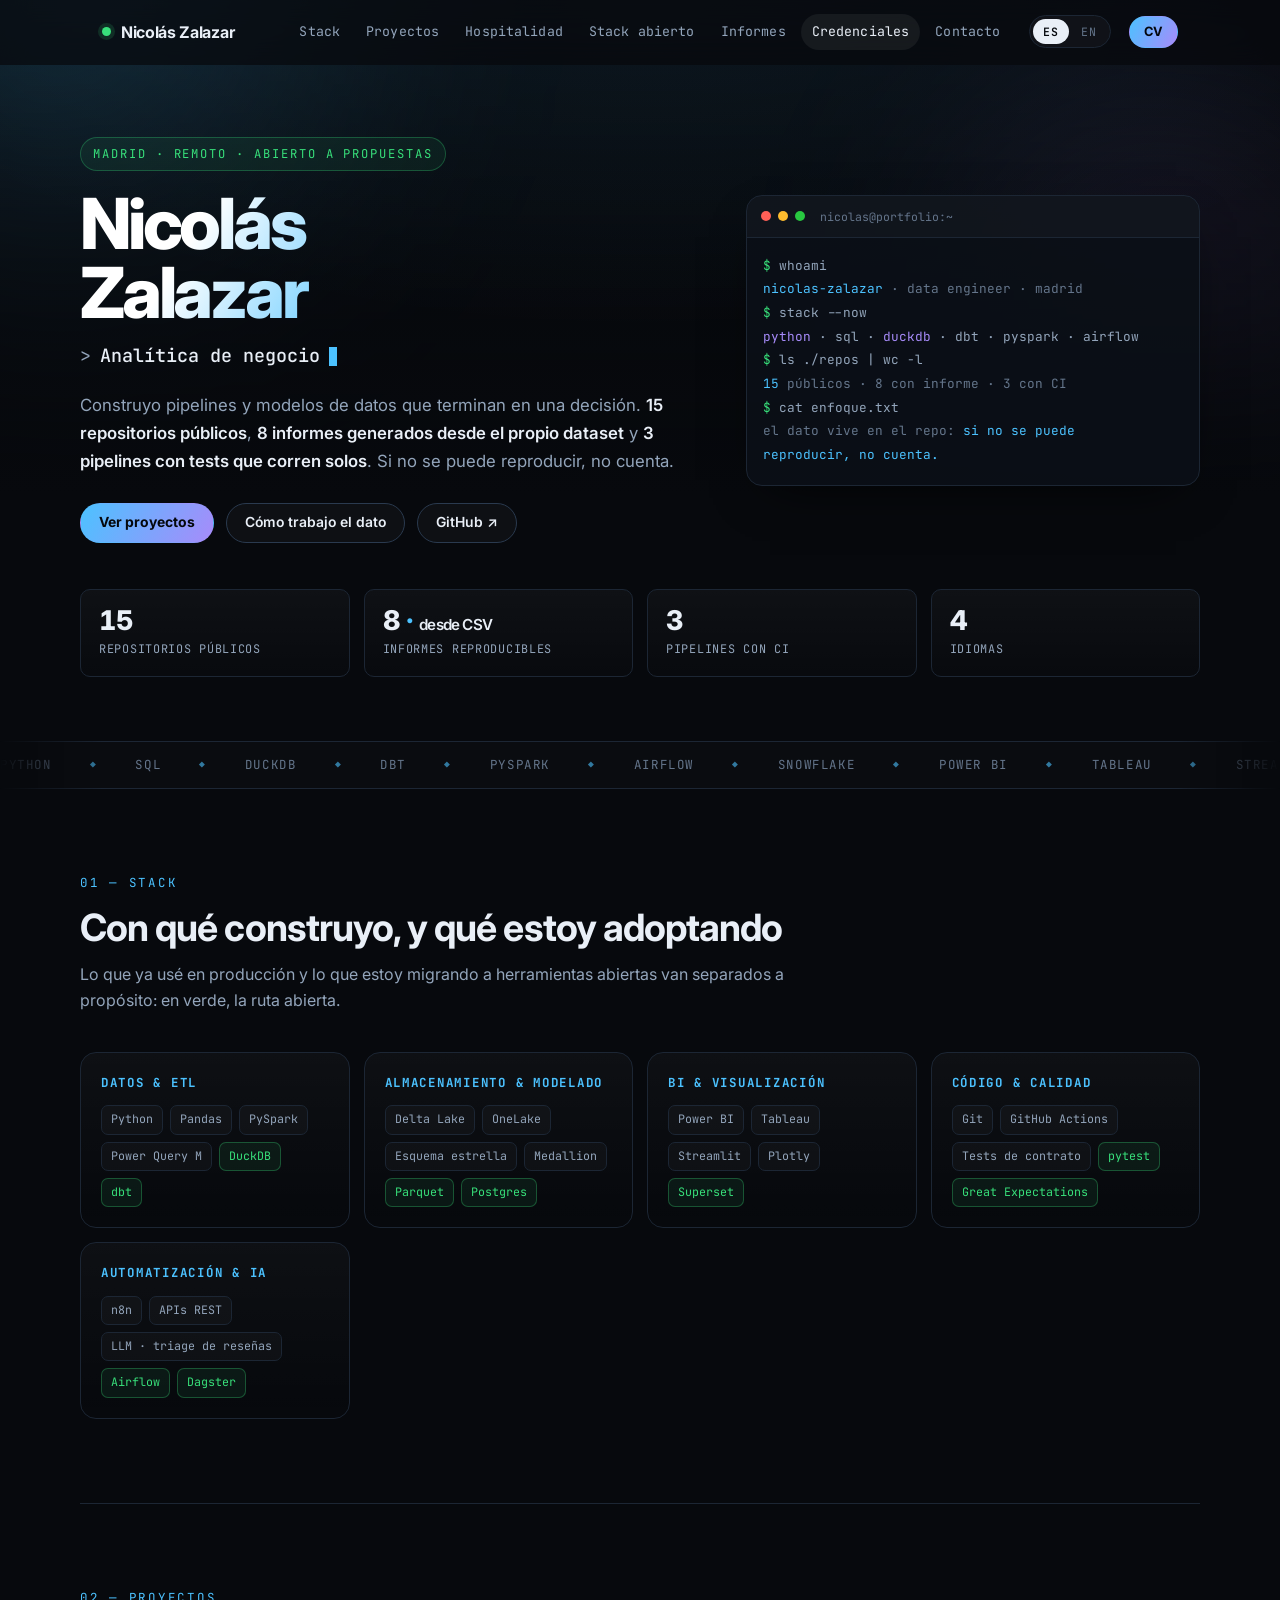
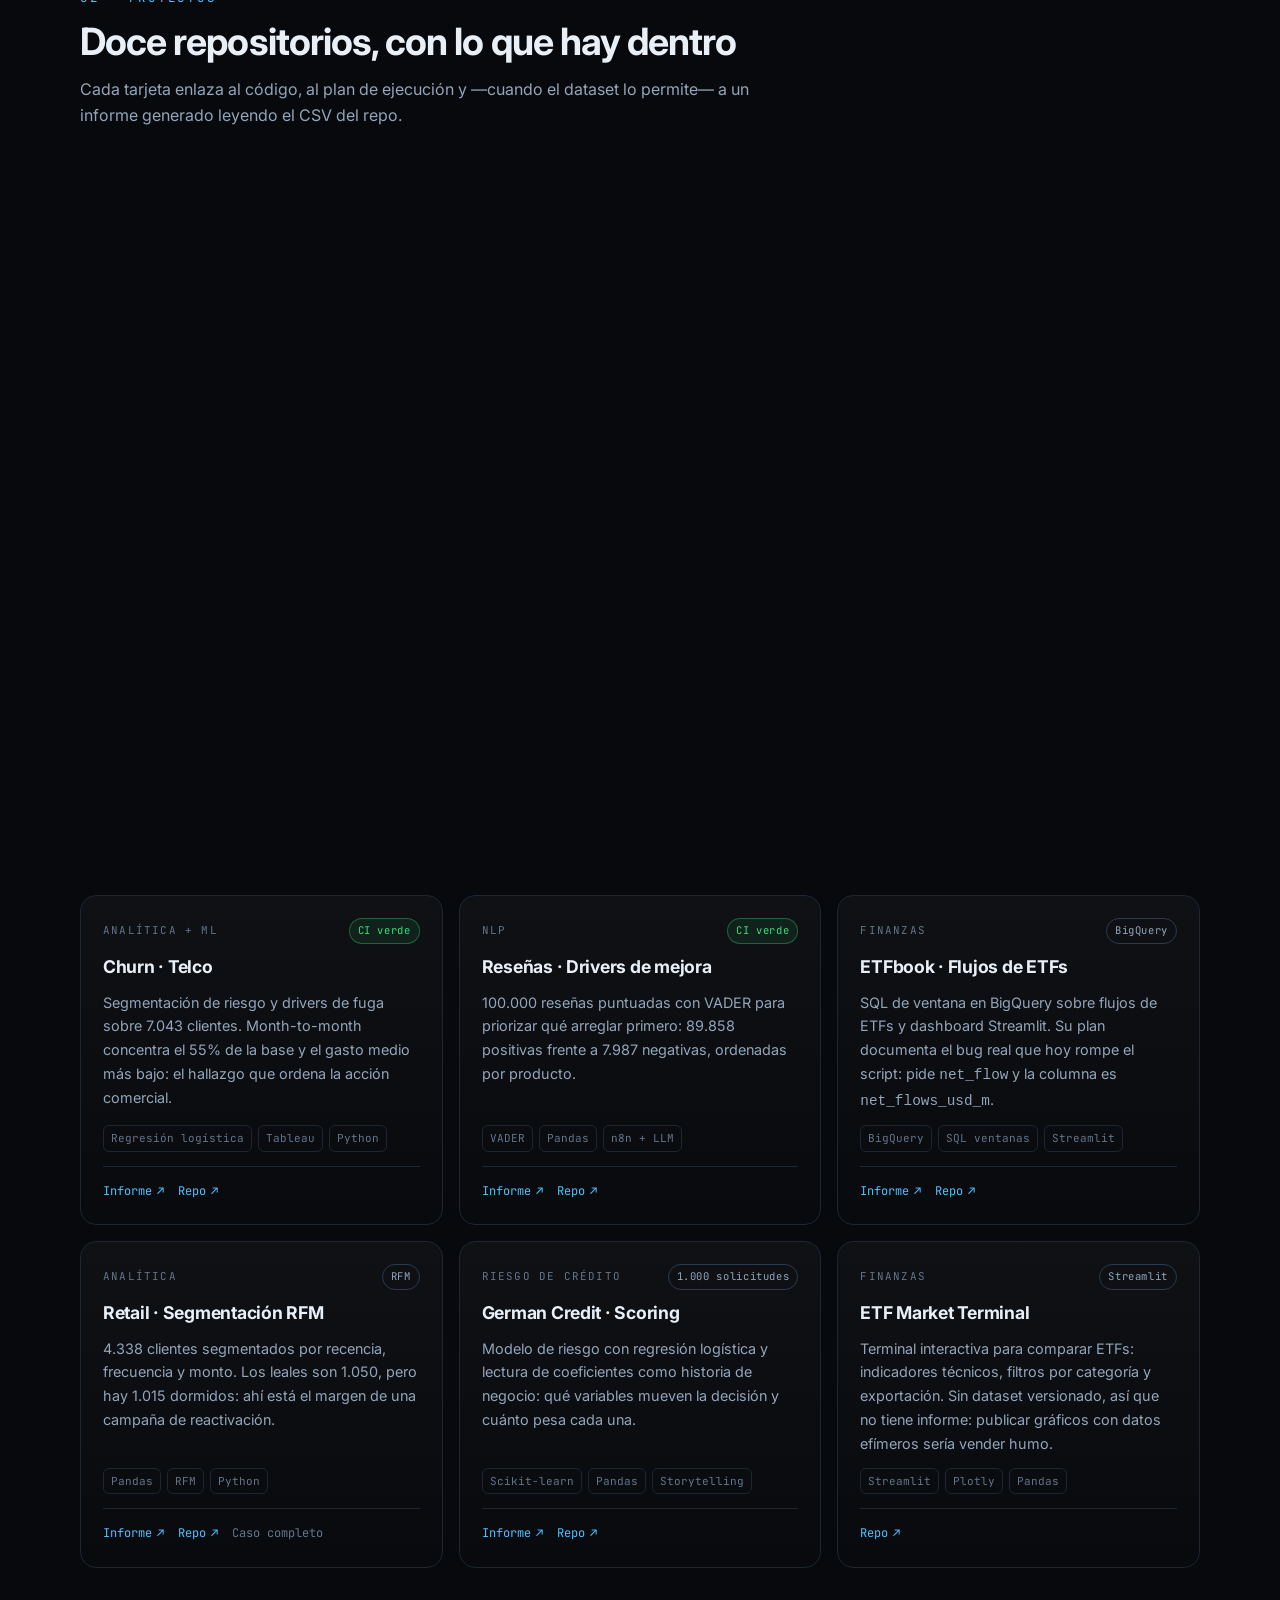
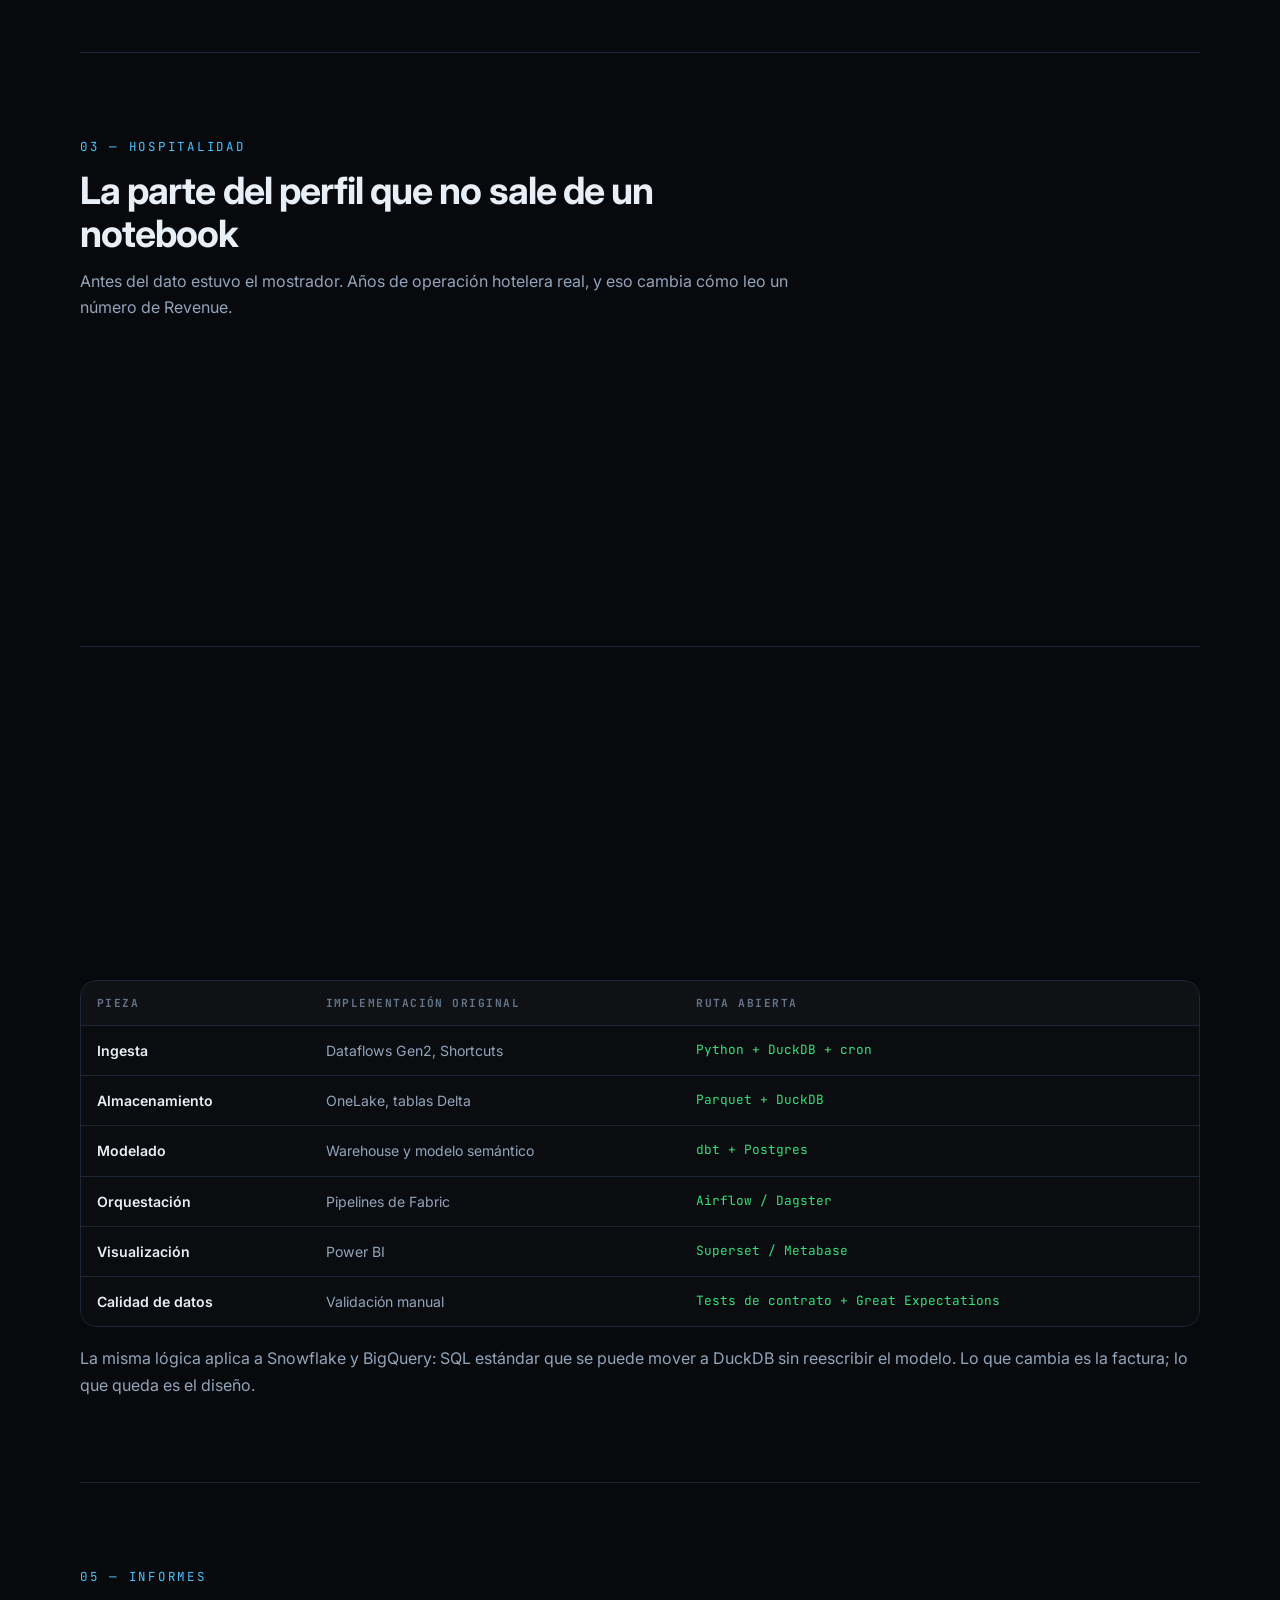
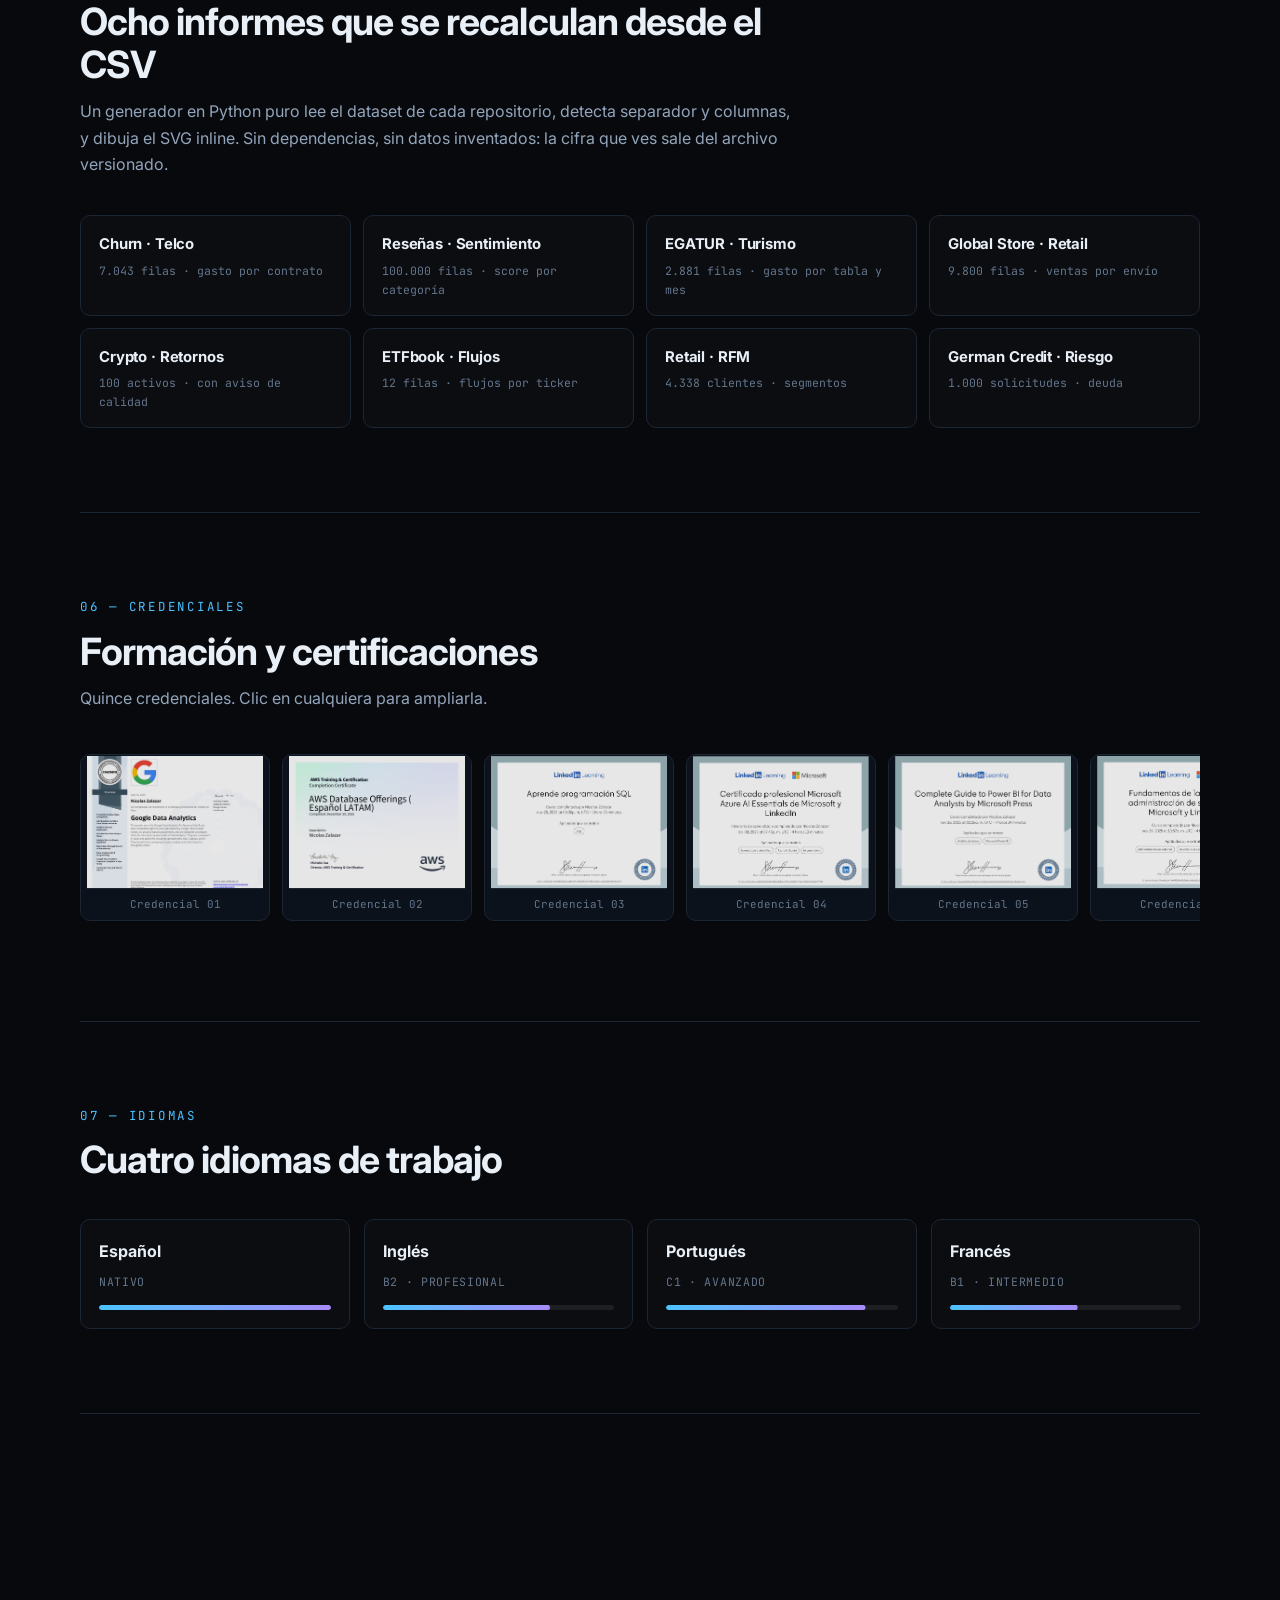
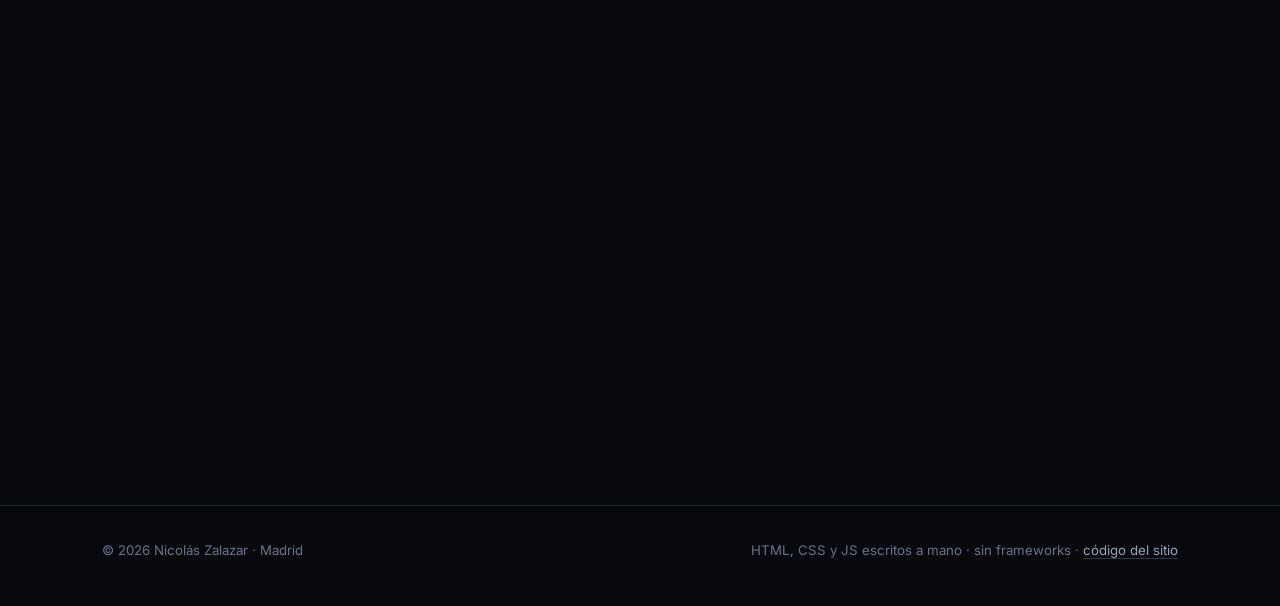
==== commit 736d6b6c: "Restore hospitality section and add ES/EN switch" ====
--- a/index.html
+++ b/index.html
@@ -17,6 +17,7 @@
 <link href="https://fonts.googleapis.com/css2?family=Inter:wght@400;500;600;700;800&family=JetBrains+Mono:wght@400;500&display=swap" rel="stylesheet">
 <link rel="stylesheet" href="assets/base.css">
 <link rel="stylesheet" href="assets/components.css">
+<link rel="stylesheet" href="assets/hosp.css">
 </head>
 <body>
 
@@ -27,14 +28,19 @@
   <div class="nav__inner">
     <a class="brand" href="#top"><i class="brand__dot" aria-hidden="true"></i>Nicolás Zalazar</a>
     <nav class="nav__links" aria-label="Secciones">
-      <a class="nav__link" href="#stack">Stack</a>
-      <a class="nav__link" href="#proyectos">Proyectos</a>
-      <a class="nav__link" href="#abierto">Stack abierto</a>
-      <a class="nav__link" href="#informes">Informes</a>
-      <a class="nav__link" href="#certificaciones">Credenciales</a>
-      <a class="nav__link" href="#contacto">Contacto</a>
+      <a class="nav__link" href="#stack" data-i18n="nav.stack">Stack</a>
+      <a class="nav__link" href="#proyectos" data-i18n="nav.projects">Proyectos</a>
+      <a class="nav__link" href="#hospitalidad" data-i18n="nav.hosp">Hospitalidad</a>
+      <a class="nav__link" href="#abierto" data-i18n="nav.open">Stack abierto</a>
+      <a class="nav__link" href="#informes" data-i18n="nav.reports">Informes</a>
+      <a class="nav__link" href="#certificaciones" data-i18n="nav.creds">Credenciales</a>
+      <a class="nav__link" href="#contacto" data-i18n="nav.contact">Contacto</a>
     </nav>
-    <a class="btn btn--primary btn--sm" href="docs/cv_Es_Ult.pdf">CV</a>
+    <div class="lang-switch" role="group" aria-label="Idioma / Language">
+      <button class="lang-btn is-on" type="button" data-lang="es" aria-pressed="true">ES</button>
+      <button class="lang-btn" type="button" data-lang="en" aria-pressed="false">EN</button>
+    </div>
+    <a class="btn btn--primary btn--sm" href="docs/cv_Es_Ult.pdf" data-cv>CV</a>
   </div>
 </header>
 
@@ -44,21 +50,21 @@
   <section class="hero wrap">
     <div class="hero__grid">
       <div>
-        <p class="eyebrow">Madrid · remoto · abierto a propuestas</p>
+        <p class="eyebrow" data-i18n="hero.eyebrow">Madrid · remoto · abierto a propuestas</p>
         <h1>Nicolás<br>Zalazar</h1>
         <div class="rotator" id="rotator" data-roles='["Data Engineer","Analítica de negocio","De Fabric a stack abierto","Automatización con IA"]'>
           <span aria-hidden="true">&gt;</span><b>Data Engineer</b><span class="caret" aria-hidden="true"></span>
         </div>
-        <p class="hero__lead">
+        <p class="hero__lead" data-i18n-html="hero.lead">
           Construyo pipelines y modelos de datos que terminan en una decisión.
           <strong>15 repositorios públicos</strong>, <strong>8 informes generados desde el propio dataset</strong>
           y <strong>3 pipelines con tests que corren solos</strong>.
           Si no se puede reproducir, no cuenta.
         </p>
         <div class="hero__cta">
-          <a class="btn btn--primary" href="#proyectos">Ver proyectos</a>
-          <a class="btn" href="#abierto">Cómo trabajo el dato</a>
-          <a class="btn" href="https://github.com/Nicolenki7" target="_blank" rel="noopener">GitHub ↗</a>
+          <a class="btn btn--primary" href="#proyectos" data-i18n="hero.cta1">Ver proyectos</a>
+          <a class="btn" href="#abierto" data-i18n="hero.cta2">Cómo trabajo el dato</a>
+          <a class="btn" href="https://github.com/Nicolenki7" target="_blank" rel="noopener" data-i18n="hero.cta3">GitHub ↗</a>
         </div>
       </div>
 
@@ -79,10 +85,10 @@
     </div>
 
     <div class="kpis">
-      <div class="kpi"><div class="kpi__v"><span data-count="15">15</span></div><div class="kpi__l">repositorios públicos</div></div>
-      <div class="kpi"><div class="kpi__v"><span data-count="8">8</span><em> · </em><span style="font-size:.95rem;font-weight:600">desde CSV</span></div><div class="kpi__l">informes reproducibles</div></div>
-      <div class="kpi"><div class="kpi__v"><span data-count="3">3</span></div><div class="kpi__l">pipelines con CI</div></div>
-      <div class="kpi"><div class="kpi__v"><span data-count="4">4</span></div><div class="kpi__l">idiomas</div></div>
+      <div class="kpi"><div class="kpi__v"><span data-count="15">15</span></div><div class="kpi__l" data-i18n="kpi.repos">repositorios públicos</div></div>
+      <div class="kpi"><div class="kpi__v"><span data-count="8">8</span><em> · </em><span style="font-size:.95rem;font-weight:600" data-i18n="kpi.csv">desde CSV</span></div><div class="kpi__l" data-i18n="kpi.reports">informes reproducibles</div></div>
+      <div class="kpi"><div class="kpi__v"><span data-count="3">3</span></div><div class="kpi__l" data-i18n="kpi.ci">pipelines con CI</div></div>
+      <div class="kpi"><div class="kpi__v"><span data-count="4">4</span></div><div class="kpi__l" data-i18n="kpi.langs">idiomas</div></div>
     </div>
   </section>
 
@@ -100,27 +106,27 @@
   <section class="section wrap" id="stack">
     <div class="section__head reveal">
       <span class="num">01 — Stack</span>
-      <h2 class="section__title">Con qué construyo, y qué estoy adoptando</h2>
-      <p class="section__sub">Lo que ya usé en producción y lo que estoy migrando a herramientas abiertas van separados a propósito: en verde, la ruta abierta.</p>
+      <h2 class="section__title" data-i18n="stack.title">Con qué construyo, y qué estoy adoptando</h2>
+      <p class="section__sub" data-i18n="stack.sub">Lo que ya usé en producción y lo que estoy migrando a herramientas abiertas van separados a propósito: en verde, la ruta abierta.</p>
     </div>
     <div class="stack-grid">
-      <div class="stack-card reveal"><h3>Datos &amp; ETL</h3><div class="chips">
+      <div class="stack-card reveal"><h3 data-i18n="stack.c1">Datos &amp; ETL</h3><div class="chips">
         <span class="chip">Python</span><span class="chip">Pandas</span><span class="chip">PySpark</span>
         <span class="chip">Power Query M</span><span class="chip chip--oss">DuckDB</span><span class="chip chip--oss">dbt</span>
       </div></div>
-      <div class="stack-card reveal"><h3>Almacenamiento &amp; modelado</h3><div class="chips">
+      <div class="stack-card reveal"><h3 data-i18n="stack.c2">Almacenamiento &amp; modelado</h3><div class="chips">
         <span class="chip">Delta Lake</span><span class="chip">OneLake</span><span class="chip">Esquema estrella</span>
         <span class="chip">Medallion</span><span class="chip chip--oss">Parquet</span><span class="chip chip--oss">Postgres</span>
       </div></div>
-      <div class="stack-card reveal"><h3>BI &amp; visualización</h3><div class="chips">
+      <div class="stack-card reveal"><h3 data-i18n="stack.c3">BI &amp; visualización</h3><div class="chips">
         <span class="chip">Power BI</span><span class="chip">Tableau</span><span class="chip">Streamlit</span>
         <span class="chip">Plotly</span><span class="chip chip--oss">Superset</span>
       </div></div>
-      <div class="stack-card reveal"><h3>Código &amp; calidad</h3><div class="chips">
+      <div class="stack-card reveal"><h3 data-i18n="stack.c4">Código &amp; calidad</h3><div class="chips">
         <span class="chip">Git</span><span class="chip">GitHub Actions</span><span class="chip">Tests de contrato</span>
         <span class="chip chip--oss">pytest</span><span class="chip chip--oss">Great Expectations</span>
       </div></div>
-      <div class="stack-card reveal"><h3>Automatización &amp; IA</h3><div class="chips">
+      <div class="stack-card reveal"><h3 data-i18n="stack.c5">Automatización &amp; IA</h3><div class="chips">
         <span class="chip">n8n</span><span class="chip">APIs REST</span><span class="chip">LLM · triage de reseñas</span>
         <span class="chip chip--oss">Airflow</span><span class="chip chip--oss">Dagster</span>
       </div></div>
@@ -131,151 +137,177 @@
   <section class="section wrap" id="proyectos">
     <div class="section__head reveal">
       <span class="num">02 — Proyectos</span>
-      <h2 class="section__title">Doce repositorios, con lo que hay dentro</h2>
-      <p class="section__sub">Cada tarjeta enlaza al código, al plan de ejecución y —cuando el dataset lo permite— a un informe generado leyendo el CSV del repo.</p>
+      <h2 class="section__title" data-i18n="proj.title">Doce repositorios, con lo que hay dentro</h2>
+      <p class="section__sub" data-i18n="proj.sub">Cada tarjeta enlaza al código, al plan de ejecución y —cuando el dataset lo permite— a un informe generado leyendo el CSV del repo.</p>
     </div>
 
     <div class="filters reveal" role="tablist" aria-label="Filtrar proyectos">
-      <button class="filter is-on" data-filter="all">Todos</button>
-      <button class="filter" data-filter="datos">Ingeniería de datos</button>
-      <button class="filter" data-filter="analitica">Analítica</button>
-      <button class="filter" data-filter="ml">Machine learning</button>
-      <button class="filter" data-filter="finanzas">Finanzas</button>
-      <button class="filter" data-filter="fabric">Origen Fabric</button>
+      <button class="filter is-on" data-filter="all" data-i18n="f.all">Todos</button>
+      <button class="filter" data-filter="datos" data-i18n="f.data">Ingeniería de datos</button>
+      <button class="filter" data-filter="analitica" data-i18n="f.analytics">Analítica</button>
+      <button class="filter" data-filter="ml" data-i18n="f.ml">Machine learning</button>
+      <button class="filter" data-filter="finanzas" data-i18n="f.fin">Finanzas</button>
+      <button class="filter" data-filter="fabric" data-i18n="f.fabric">Origen Fabric</button>
     </div>
 
     <div class="grid">
       <article class="card reveal" data-cat="datos fabric">
-        <div class="card__top"><span class="tag">Ingeniería de datos</span><span class="badge badge--fabric">Fabric · original</span></div>
-        <h3>Data Mesh · Logística</h3>
-        <p>Arquitectura Data Mesh multi-dominio sobre Microsoft Fabric: ingesta, modelo semántico en DAX y gobernanza documentada con linaje.</p>
+        <div class="card__top"><span class="tag" data-i18n="tag.dataeng">Ingeniería de datos</span><span class="badge badge--fabric" data-i18n="badge.fabric">Fabric · original</span></div>
+        <h3 data-i18n="c1.title">Data Mesh · Logística</h3>
+        <p data-i18n-html="c1.desc">Arquitectura Data Mesh multi-dominio sobre Microsoft Fabric: ingesta, modelo semántico en DAX y gobernanza documentada con linaje.</p>
         <ul class="stack-list"><li>PySpark</li><li>KQL</li><li>OneLake</li><li>DAX</li></ul>
         <div class="card__links">
-          <a class="card__link" href="https://github.com/Nicolenki7/DataMesh_Fabric_Logistics" target="_blank" rel="noopener">Repo ↗</a>
-          <a class="card__link" href="https://github.com/Nicolenki7/DataMesh_Fabric_Logistics/blob/main/docs/PLAN.md" target="_blank" rel="noopener">Plan ↗</a>
-          <a class="card__link card__link--muted" href="proyectos/datamesh-logistica.html">Caso completo</a>
+          <a class="card__link" href="https://github.com/Nicolenki7/DataMesh_Fabric_Logistics" target="_blank" rel="noopener"><span data-i18n="lk.repo">Repo</span> ↗</a>
+          <a class="card__link" href="https://github.com/Nicolenki7/DataMesh_Fabric_Logistics/blob/main/docs/PLAN.md" target="_blank" rel="noopener"><span data-i18n="lk.plan">Plan</span> ↗</a>
+          <a class="card__link card__link--muted" href="proyectos/datamesh-logistica.html" data-i18n="lk.case">Caso completo</a>
         </div>
       </article>
 
       <article class="card reveal" data-cat="datos ml">
-        <div class="card__top"><span class="tag">Datos + ML</span><span class="badge">Snowflake</span></div>
-        <h3>AdTech · Detección de fraude</h3>
-        <p>Detección de fraude publicitario con SQL avanzado y Snowpark en Snowflake, más dashboard operativo en Streamlit.</p>
+        <div class="card__top"><span class="tag" data-i18n="tag.dataml">Datos + ML</span><span class="badge">Snowflake</span></div>
+        <h3 data-i18n="c2.title">AdTech · Detección de fraude</h3>
+        <p data-i18n-html="c2.desc">Detección de fraude publicitario con SQL avanzado y Snowpark en Snowflake, más dashboard operativo en Streamlit.</p>
         <ul class="stack-list"><li>SQL</li><li>Snowpark</li><li>Streamlit</li></ul>
         <div class="card__links">
-          <a class="card__link" href="https://github.com/Nicolenki7/AdTech-Fraud-Detection-Platform" target="_blank" rel="noopener">Repo ↗</a>
-          <a class="card__link" href="https://github.com/Nicolenki7/AdTech-Fraud-Detection-Platform/blob/main/docs/PLAN.md" target="_blank" rel="noopener">Plan ↗</a>
+          <a class="card__link" href="https://github.com/Nicolenki7/AdTech-Fraud-Detection-Platform" target="_blank" rel="noopener"><span data-i18n="lk.repo">Repo</span> ↗</a>
+          <a class="card__link" href="https://github.com/Nicolenki7/AdTech-Fraud-Detection-Platform/blob/main/docs/PLAN.md" target="_blank" rel="noopener"><span data-i18n="lk.plan">Plan</span> ↗</a>
         </div>
       </article>
 
       <article class="card reveal" data-cat="datos fabric finanzas">
-        <div class="card__top"><span class="tag">Ingeniería de datos</span><span class="badge badge--data">dato fuente vacío</span></div>
-        <h3>Crypto · Arquitectura medallion</h3>
-        <p>Bronze, silver y gold para datos de criptomonedas en Fabric, con Power BI encima. El informe declara que el CSV principal está vacío y trabaja sobre la copia: el problema está documentado, no escondido.</p>
+        <div class="card__top"><span class="tag" data-i18n="tag.dataeng">Ingeniería de datos</span><span class="badge badge--data" data-i18n="badge.dataq">dato fuente vacío</span></div>
+        <h3 data-i18n="c3.title">Crypto · Arquitectura medallion</h3>
+        <p data-i18n-html="c3.desc">Bronze, silver y gold para datos de criptomonedas en Fabric, con Power BI encima. El informe declara que el CSV principal está vacío y trabaja sobre la copia: el problema está documentado, no escondido.</p>
         <ul class="stack-list"><li>PySpark</li><li>Delta Lake</li><li>Power BI</li></ul>
         <div class="card__links">
-          <a class="card__link" href="https://github.com/Nicolenki7/Crypto_Medallion_Analytics/blob/main/docs/report.html" target="_blank" rel="noopener">Informe ↗</a>
-          <a class="card__link" href="https://github.com/Nicolenki7/Crypto_Medallion_Analytics" target="_blank" rel="noopener">Repo ↗</a>
+          <a class="card__link" href="https://github.com/Nicolenki7/Crypto_Medallion_Analytics/blob/main/docs/report.html" target="_blank" rel="noopener"><span data-i18n="lk.report">Informe</span> ↗</a>
+          <a class="card__link" href="https://github.com/Nicolenki7/Crypto_Medallion_Analytics" target="_blank" rel="noopener"><span data-i18n="lk.repo">Repo</span> ↗</a>
         </div>
       </article>
 
       <article class="card reveal" data-cat="datos analitica fabric">
-        <div class="card__top"><span class="tag">Datos + BI</span><span class="badge badge--fabric">Fabric · original</span></div>
-        <h3>Global Store · Retail</h3>
-        <p>ETL en PySpark y esquema estrella para 9.800 pedidos: ventas por modo de envío y evolución mensual desde 2015.</p>
-        <ul class="stack-list"><li>PySpark</li><li>Esquema estrella</li><li>Power BI</li></ul>
-        <div class="card__links">
-          <a class="card__link" href="https://github.com/Nicolenki7/Tech_GlobalStore_Retail_Analysis-Fabric/blob/main/docs/report.html" target="_blank" rel="noopener">Informe ↗</a>
-          <a class="card__link" href="https://github.com/Nicolenki7/Tech_GlobalStore_Retail_Analysis-Fabric" target="_blank" rel="noopener">Repo ↗</a>
+        <div class="card__top"><span class="tag" data-i18n="tag.databi">Datos + BI</span><span class="badge badge--fabric" data-i18n="badge.fabric">Fabric · original</span></div>
+        <h3 data-i18n="c4.title">Global Store · Retail</h3>
+        <p data-i18n-html="c4.desc">ETL en PySpark y esquema estrella para 9.800 pedidos: ventas por modo de envío y evolución mensual desde 2015. Tiene además una versión en DuckDB que corre sin licencia.</p>
+        <ul class="stack-list"><li>PySpark</li><li>Esquema estrella</li><li>DuckDB</li></ul>
+        <div class="card__links">
+          <a class="card__link" href="https://github.com/Nicolenki7/Tech_GlobalStore_Retail_Analysis-Fabric/blob/main/docs/report.html" target="_blank" rel="noopener"><span data-i18n="lk.report">Informe</span> ↗</a>
+          <a class="card__link" href="https://github.com/Nicolenki7/Tech_GlobalStore_Retail_Analysis-Fabric" target="_blank" rel="noopener"><span data-i18n="lk.repo">Repo</span> ↗</a>
         </div>
       </article>
 
       <article class="card reveal" data-cat="datos analitica fabric">
-        <div class="card__top"><span class="tag">Datos + BI</span><span class="badge badge--fabric">Fabric · original</span></div>
-        <h3>Olist · E-commerce</h3>
-        <p>BI integral para el marketplace brasileño: siete consultas Power Query M, Dataflows Gen2 y modelo dimensional con geolocalización.</p>
+        <div class="card__top"><span class="tag" data-i18n="tag.databi">Datos + BI</span><span class="badge badge--fabric" data-i18n="badge.fabric">Fabric · original</span></div>
+        <h3 data-i18n="c5.title">Olist · E-commerce</h3>
+        <p data-i18n-html="c5.desc">BI integral para el marketplace brasileño: siete consultas Power Query M, Dataflows Gen2 y modelo dimensional con geolocalización.</p>
         <ul class="stack-list"><li>Power Query M</li><li>Dataflows Gen2</li><li>Esquema estrella</li></ul>
         <div class="card__links">
-          <a class="card__link" href="https://github.com/Nicolenki7/Olist_E-commerce-Microsoft-Fabric-Project" target="_blank" rel="noopener">Repo ↗</a>
-          <a class="card__link" href="https://github.com/Nicolenki7/Olist_E-commerce-Microsoft-Fabric-Project/blob/main/docs/PLAN.md" target="_blank" rel="noopener">Plan ↗</a>
+          <a class="card__link" href="https://github.com/Nicolenki7/Olist_E-commerce-Microsoft-Fabric-Project" target="_blank" rel="noopener"><span data-i18n="lk.repo">Repo</span> ↗</a>
+          <a class="card__link" href="https://github.com/Nicolenki7/Olist_E-commerce-Microsoft-Fabric-Project/blob/main/docs/PLAN.md" target="_blank" rel="noopener"><span data-i18n="lk.plan">Plan</span> ↗</a>
         </div>
       </article>
 
       <article class="card reveal" data-cat="datos">
-        <div class="card__top"><span class="tag">Ingeniería de datos</span><span class="badge badge--ci">CI verde</span></div>
-        <h3>EGATUR · Turismo (INE)</h3>
-        <p>ETL de cinco tablas del INE a un maestro longitudinal. El test de contrato detecta el separador <code>;</code>, el BOM y los cambios de cabecera antes de que rompan el análisis.</p>
+        <div class="card__top"><span class="tag" data-i18n="tag.dataeng">Ingeniería de datos</span><span class="badge badge--ci" data-i18n="badge.ci">CI verde</span></div>
+        <h3 data-i18n="c6.title">EGATUR · Turismo (INE)</h3>
+        <p data-i18n-html="c6.desc">ETL de cinco tablas del INE a un maestro longitudinal. El test de contrato detecta el separador <code>;</code>, el BOM y los cambios de cabecera antes de que rompan el análisis.</p>
         <ul class="stack-list"><li>Python</li><li>Pandas</li><li>GitHub Actions</li><li>n8n</li></ul>
         <div class="card__links">
-          <a class="card__link" href="https://github.com/Nicolenki7/ETL_Egatur_INE_Esp/blob/main/docs/report.html" target="_blank" rel="noopener">Informe ↗</a>
-          <a class="card__link" href="https://github.com/Nicolenki7/ETL_Egatur_INE_Esp" target="_blank" rel="noopener">Repo ↗</a>
+          <a class="card__link" href="https://github.com/Nicolenki7/ETL_Egatur_INE_Esp/blob/main/docs/report.html" target="_blank" rel="noopener"><span data-i18n="lk.report">Informe</span> ↗</a>
+          <a class="card__link" href="https://github.com/Nicolenki7/ETL_Egatur_INE_Esp" target="_blank" rel="noopener"><span data-i18n="lk.repo">Repo</span> ↗</a>
         </div>
       </article>
 
       <article class="card reveal" data-cat="analitica ml">
-        <div class="card__top"><span class="tag">Analítica + ML</span><span class="badge badge--ci">CI verde</span></div>
-        <h3>Churn · Telco</h3>
-        <p>Segmentación de riesgo y drivers de fuga sobre 7.043 clientes. Month-to-month concentra el 55% de la base y el gasto medio más bajo: el hallazgo que ordena la acción comercial.</p>
+        <div class="card__top"><span class="tag" data-i18n="tag.analytsml">Analítica + ML</span><span class="badge badge--ci" data-i18n="badge.ci">CI verde</span></div>
+        <h3 data-i18n="c7.title">Churn · Telco</h3>
+        <p data-i18n-html="c7.desc">Segmentación de riesgo y drivers de fuga sobre 7.043 clientes. Month-to-month concentra el 55% de la base y el gasto medio más bajo: el hallazgo que ordena la acción comercial.</p>
         <ul class="stack-list"><li>Regresión logística</li><li>Tableau</li><li>Python</li></ul>
         <div class="card__links">
-          <a class="card__link" href="https://github.com/Nicolenki7/Customer-Churn-Project/blob/main/docs/report.html" target="_blank" rel="noopener">Informe ↗</a>
-          <a class="card__link" href="https://github.com/Nicolenki7/Customer-Churn-Project" target="_blank" rel="noopener">Repo ↗</a>
+          <a class="card__link" href="https://github.com/Nicolenki7/Customer-Churn-Project/blob/main/docs/report.html" target="_blank" rel="noopener"><span data-i18n="lk.report">Informe</span> ↗</a>
+          <a class="card__link" href="https://github.com/Nicolenki7/Customer-Churn-Project" target="_blank" rel="noopener"><span data-i18n="lk.repo">Repo</span> ↗</a>
         </div>
       </article>
 
       <article class="card reveal" data-cat="ml analitica">
-        <div class="card__top"><span class="tag">NLP</span><span class="badge badge--ci">CI verde</span></div>
-        <h3>Reseñas · Drivers de mejora</h3>
-        <p>100.000 reseñas puntuadas con VADER para priorizar qué arreglar primero: 89.858 positivas frente a 7.987 negativas, ordenadas por producto.</p>
+        <div class="card__top"><span class="tag" data-i18n="tag.nlp">NLP</span><span class="badge badge--ci" data-i18n="badge.ci">CI verde</span></div>
+        <h3 data-i18n="c8.title">Reseñas · Drivers de mejora</h3>
+        <p data-i18n-html="c8.desc">100.000 reseñas puntuadas con VADER para priorizar qué arreglar primero: 89.858 positivas frente a 7.987 negativas, ordenadas por producto.</p>
         <ul class="stack-list"><li>VADER</li><li>Pandas</li><li>n8n + LLM</li></ul>
         <div class="card__links">
-          <a class="card__link" href="https://github.com/Nicolenki7/Customer-Sentiment-Analysis-Product-Improvement-Drivers/blob/main/docs/report.html" target="_blank" rel="noopener">Informe ↗</a>
-          <a class="card__link" href="https://github.com/Nicolenki7/Customer-Sentiment-Analysis-Product-Improvement-Drivers" target="_blank" rel="noopener">Repo ↗</a>
+          <a class="card__link" href="https://github.com/Nicolenki7/Customer-Sentiment-Analysis-Product-Improvement-Drivers/blob/main/docs/report.html" target="_blank" rel="noopener"><span data-i18n="lk.report">Informe</span> ↗</a>
+          <a class="card__link" href="https://github.com/Nicolenki7/Customer-Sentiment-Analysis-Product-Improvement-Drivers" target="_blank" rel="noopener"><span data-i18n="lk.repo">Repo</span> ↗</a>
         </div>
       </article>
 
       <article class="card reveal" data-cat="finanzas analitica">
-        <div class="card__top"><span class="tag">Finanzas</span><span class="badge">BigQuery</span></div>
-        <h3>ETFbook · Flujos de ETFs</h3>
-        <p>SQL de ventana en BigQuery sobre flujos de ETFs y dashboard Streamlit. Su plan documenta el bug real que hoy rompe el script: pide <code>net_flow</code> y la columna es <code>net_flows_usd_m</code>.</p>
+        <div class="card__top"><span class="tag" data-i18n="tag.finance">Finanzas</span><span class="badge">BigQuery</span></div>
+        <h3 data-i18n="c9.title">ETFbook · Flujos de ETFs</h3>
+        <p data-i18n-html="c9.desc">SQL de ventana en BigQuery sobre flujos de ETFs y dashboard Streamlit. Su plan documenta el bug real que hoy rompe el script: pide <code>net_flow</code> y la columna es <code>net_flows_usd_m</code>.</p>
         <ul class="stack-list"><li>BigQuery</li><li>SQL ventanas</li><li>Streamlit</li></ul>
         <div class="card__links">
-          <a class="card__link" href="https://github.com/Nicolenki7/ETFbook-data-analytics-case-study/blob/main/docs/report.html" target="_blank" rel="noopener">Informe ↗</a>
-          <a class="card__link" href="https://github.com/Nicolenki7/ETFbook-data-analytics-case-study" target="_blank" rel="noopener">Repo ↗</a>
+          <a class="card__link" href="https://github.com/Nicolenki7/ETFbook-data-analytics-case-study/blob/main/docs/report.html" target="_blank" rel="noopener"><span data-i18n="lk.report">Informe</span> ↗</a>
+          <a class="card__link" href="https://github.com/Nicolenki7/ETFbook-data-analytics-case-study" target="_blank" rel="noopener"><span data-i18n="lk.repo">Repo</span> ↗</a>
         </div>
       </article>
 
       <article class="card reveal" data-cat="analitica">
-        <div class="card__top"><span class="tag">Analítica</span><span class="badge">RFM</span></div>
-        <h3>Retail · Segmentación RFM</h3>
-        <p>4.338 clientes segmentados por recencia, frecuencia y monto. Los leales son 1.050, pero hay 1.015 dormidos: ahí está el margen de una campaña de reactivación.</p>
+        <div class="card__top"><span class="tag" data-i18n="f.analytics">Analítica</span><span class="badge">RFM</span></div>
+        <h3 data-i18n="c10.title">Retail · Segmentación RFM</h3>
+        <p data-i18n-html="c10.desc">4.338 clientes segmentados por recencia, frecuencia y monto. Los leales son 1.050, pero hay 1.015 dormidos: ahí está el margen de una campaña de reactivación.</p>
         <ul class="stack-list"><li>Pandas</li><li>RFM</li><li>Python</li></ul>
         <div class="card__links">
-          <a class="card__link" href="https://github.com/Nicolenki7/Online-Retail-Business-Analysis/blob/main/docs/report.html" target="_blank" rel="noopener">Informe ↗</a>
-          <a class="card__link" href="https://github.com/Nicolenki7/Online-Retail-Business-Analysis" target="_blank" rel="noopener">Repo ↗</a>
-          <a class="card__link card__link--muted" href="proyectos/online-retail-rfm.html">Caso completo</a>
+          <a class="card__link" href="https://github.com/Nicolenki7/Online-Retail-Business-Analysis/blob/main/docs/report.html" target="_blank" rel="noopener"><span data-i18n="lk.report">Informe</span> ↗</a>
+          <a class="card__link" href="https://github.com/Nicolenki7/Online-Retail-Business-Analysis" target="_blank" rel="noopener"><span data-i18n="lk.repo">Repo</span> ↗</a>
+          <a class="card__link card__link--muted" href="proyectos/online-retail-rfm.html" data-i18n="lk.case">Caso completo</a>
         </div>
       </article>
 
       <article class="card reveal" data-cat="ml finanzas">
-        <div class="card__top"><span class="tag">Riesgo de crédito</span><span class="badge">1.000 solicitudes</span></div>
-        <h3>German Credit · Scoring</h3>
-        <p>Modelo de riesgo con regresión logística y lectura de coeficientes como historia de negocio: qué variables mueven la decisión y cuánto pesa cada una.</p>
+        <div class="card__top"><span class="tag" data-i18n="tag.credit">Riesgo de crédito</span><span class="badge" data-i18n="badge.apps">1.000 solicitudes</span></div>
+        <h3 data-i18n="c11.title">German Credit · Scoring</h3>
+        <p data-i18n-html="c11.desc">Modelo de riesgo con regresión logística y lectura de coeficientes como historia de negocio: qué variables mueven la decisión y cuánto pesa cada una.</p>
         <ul class="stack-list"><li>Scikit-learn</li><li>Pandas</li><li>Storytelling</li></ul>
         <div class="card__links">
-          <a class="card__link" href="https://github.com/Nicolenki7/German_Credit_Scoring_Data/blob/main/docs/report.html" target="_blank" rel="noopener">Informe ↗</a>
-          <a class="card__link" href="https://github.com/Nicolenki7/German_Credit_Scoring_Data" target="_blank" rel="noopener">Repo ↗</a>
+          <a class="card__link" href="https://github.com/Nicolenki7/German_Credit_Scoring_Data/blob/main/docs/report.html" target="_blank" rel="noopener"><span data-i18n="lk.report">Informe</span> ↗</a>
+          <a class="card__link" href="https://github.com/Nicolenki7/German_Credit_Scoring_Data" target="_blank" rel="noopener"><span data-i18n="lk.repo">Repo</span> ↗</a>
         </div>
       </article>
 
       <article class="card reveal" data-cat="finanzas datos">
-        <div class="card__top"><span class="tag">Finanzas</span><span class="badge">Streamlit</span></div>
-        <h3>ETF Market Terminal</h3>
-        <p>Terminal interactiva para comparar ETFs: indicadores técnicos, filtros por categoría y exportación. Sin dataset versionado, así que no tiene informe: publicar gráficos con datos efímeros sería vender humo.</p>
+        <div class="card__top"><span class="tag" data-i18n="tag.finance">Finanzas</span><span class="badge">Streamlit</span></div>
+        <h3 data-i18n="c12.title">ETF Market Terminal</h3>
+        <p data-i18n-html="c12.desc">Terminal interactiva para comparar ETFs: indicadores técnicos, filtros por categoría y exportación. Sin dataset versionado, así que no tiene informe: publicar gráficos con datos efímeros sería vender humo.</p>
         <ul class="stack-list"><li>Streamlit</li><li>Plotly</li><li>Pandas</li></ul>
         <div class="card__links">
-          <a class="card__link" href="https://github.com/Nicolenki7/etf-market-terminal" target="_blank" rel="noopener">Repo ↗</a>
-        </div>
+          <a class="card__link" href="https://github.com/Nicolenki7/etf-market-terminal" target="_blank" rel="noopener"><span data-i18n="lk.repo">Repo</span> ↗</a>
+        </div>
+      </article>
+    </div>
+  </section>
+
+  <!-- ============ HOSPITALIDAD ============ -->
+  <section class="section wrap" id="hospitalidad">
+    <div class="section__head reveal">
+      <span class="num">03 — Hospitalidad</span>
+      <h2 class="section__title" data-i18n="hs.title">La parte del perfil que no sale de un notebook</h2>
+      <p class="section__sub" data-i18n="hs.sub">Antes del dato estuvo el mostrador. Años de operación hotelera real, y eso cambia cómo leo un número de Revenue.</p>
+    </div>
+    <div class="hosp-grid">
+      <article class="hosp-card reveal">
+        <span class="kicker" data-i18n="hs.c1k">Night Audit Specialist</span>
+        <h3 data-i18n="hs.c1t">5★ Accor &amp; Luxury Resorts</h3>
+        <p data-i18n="hs.c1d">Experiencia en hoteles de alta gama en Argentina (Accor) y Portugal (Monchique Resort &amp; Spa). Especializado en auditoría nocturna y control financiero operativo.</p>
+      </article>
+      <article class="hosp-card reveal">
+        <span class="kicker" data-i18n="hs.c2k">Hotel Operations</span>
+        <h3 data-i18n="hs.c2t">Boutique &amp; Urban Hotels</h3>
+        <p data-i18n="hs.c2d">Gestión integral en hoteles boutique en España y Portugal. Visión 360° del Front Office y Guest Experience.</p>
+      </article>
+      <article class="hosp-card reveal">
+        <span class="kicker" data-i18n="hs.c3k">Revenue Data Strategy</span>
+        <h3 data-i18n="hs.c3t">Smart Data Solutions</h3>
+        <p data-i18n="hs.c3d">Uso el conocimiento del terreno para diseñar soluciones BI que resuelven problemas reales de Revenue y Operaciones.</p>
       </article>
     </div>
   </section>
@@ -283,101 +315,91 @@
   <!-- ============ STACK ABIERTO ============ -->
   <section class="section wrap" id="abierto">
     <div class="section__head reveal">
-      <span class="num">03 — Ruta abierta</span>
-      <h2 class="section__title">Lo hice en Fabric. Ahora lo hago correr sin licencia.</h2>
-      <p class="section__sub">
-        Varios proyectos nacieron en Microsoft Fabric y quedan documentados con capturas, PDF y modelo semántico.
-        Como ese entorno ya no está disponible, la dirección es la misma arquitectura con piezas abiertas:
-        el objetivo es que cualquiera pueda clonar y ejecutar.
-      </p>
+      <span class="num">04 — Ruta abierta</span>
+      <h2 class="section__title" data-i18n="op.title">Lo hice en Fabric. Ahora lo hago correr sin licencia.</h2>
+      <p class="section__sub" data-i18n="op.sub">Varios proyectos nacieron en Microsoft Fabric y quedan documentados con capturas, PDF y modelo semántico. Como ese entorno ya no está disponible, la dirección es la misma arquitectura con piezas abiertas: el objetivo es que cualquiera pueda clonar y ejecutar.</p>
     </div>
     <div class="table-wrap reveal">
       <table class="matrix">
-        <thead><tr><th>Pieza</th><th>Implementación original</th><th>Ruta abierta</th></tr></thead>
+        <thead><tr><th data-i18n="op.th1">Pieza</th><th data-i18n="op.th2">Implementación original</th><th data-i18n="op.th3">Ruta abierta</th></tr></thead>
         <tbody>
-          <tr><td>Ingesta</td><td>Dataflows Gen2, Shortcuts</td><td class="oss">Python + DuckDB + cron</td></tr>
-          <tr><td>Almacenamiento</td><td>OneLake, tablas Delta</td><td class="oss">Parquet local + DuckDB</td></tr>
-          <tr><td>Modelado</td><td>Warehouse y modelo semántico</td><td class="oss">dbt + Postgres</td></tr>
-          <tr><td>Orquestación</td><td>Pipelines de Fabric</td><td class="oss">Airflow / Dagster</td></tr>
-          <tr><td>Visualización</td><td>Power BI</td><td class="oss">Superset / Metabase</td></tr>
-          <tr><td>Calidad de datos</td><td>Validación manual</td><td class="oss">Tests de contrato + Great Expectations</td></tr>
+          <tr><td data-i18n="op.r1l">Ingesta</td><td data-i18n="op.r1o">Dataflows Gen2, Shortcuts</td><td class="oss">Python + DuckDB + cron</td></tr>
+          <tr><td data-i18n="op.r2l">Almacenamiento</td><td data-i18n="op.r2o">OneLake, tablas Delta</td><td class="oss">Parquet + DuckDB</td></tr>
+          <tr><td data-i18n="op.r3l">Modelado</td><td data-i18n="op.r3o">Warehouse y modelo semántico</td><td class="oss">dbt + Postgres</td></tr>
+          <tr><td data-i18n="op.r4l">Orquestación</td><td data-i18n="op.r4o">Pipelines de Fabric</td><td class="oss">Airflow / Dagster</td></tr>
+          <tr><td data-i18n="op.r5l">Visualización</td><td data-i18n="op.r5o">Power BI</td><td class="oss">Superset / Metabase</td></tr>
+          <tr><td data-i18n="op.r6l">Calidad de datos</td><td data-i18n="op.r6o">Validación manual</td><td class="oss">Tests de contrato + Great Expectations</td></tr>
         </tbody>
       </table>
     </div>
-    <p class="section__sub reveal" style="margin-top:18px">
-      La misma lógica aplica a Snowflake y BigQuery: SQL estándar que se puede mover a DuckDB sin reescribir el modelo.
-      Lo que cambia es la factura; lo que queda es el diseño.
-    </p>
+    <p class="section__sub reveal" style="margin-top:18px" data-i18n="op.note">La misma lógica aplica a Snowflake y BigQuery: SQL estándar que se puede mover a DuckDB sin reescribir el modelo. Lo que cambia es la factura; lo que queda es el diseño.</p>
   </section>
 
   <!-- ============ INFORMES ============ -->
   <section class="section wrap" id="informes">
     <div class="section__head reveal">
-      <span class="num">04 — Informes</span>
-      <h2 class="section__title">Ocho informes que se recalculan desde el CSV</h2>
-      <p class="section__sub">
-        Un generador en Python puro lee el dataset de cada repositorio, detecta separador y columnas, y dibuja el SVG inline.
-        Sin dependencias, sin datos inventados: la cifra que ves sale del archivo versionado.
-      </p>
+      <span class="num">05 — Informes</span>
+      <h2 class="section__title" data-i18n="rp.title">Ocho informes que se recalculan desde el CSV</h2>
+      <p class="section__sub" data-i18n="rp.sub">Un generador en Python puro lee el dataset de cada repositorio, detecta separador y columnas, y dibuja el SVG inline. Sin dependencias, sin datos inventados: la cifra que ves sale del archivo versionado.</p>
     </div>
     <div class="reports">
-      <a class="report reveal" href="https://github.com/Nicolenki7/Customer-Churn-Project/blob/main/docs/report.html" target="_blank" rel="noopener"><b>Churn · Telco</b><small>7.043 filas · gasto por contrato</small></a>
-      <a class="report reveal" href="https://github.com/Nicolenki7/Customer-Sentiment-Analysis-Product-Improvement-Drivers/blob/main/docs/report.html" target="_blank" rel="noopener"><b>Reseñas · Sentimiento</b><small>100.000 filas · score por categoría</small></a>
-      <a class="report reveal" href="https://github.com/Nicolenki7/ETL_Egatur_INE_Esp/blob/main/docs/report.html" target="_blank" rel="noopener"><b>EGATUR · Turismo</b><small>2.881 filas · gasto por tabla y mes</small></a>
-      <a class="report reveal" href="https://github.com/Nicolenki7/Tech_GlobalStore_Retail_Analysis-Fabric/blob/main/docs/report.html" target="_blank" rel="noopener"><b>Global Store · Retail</b><small>9.800 filas · ventas por envío</small></a>
-      <a class="report reveal" href="https://github.com/Nicolenki7/Crypto_Medallion_Analytics/blob/main/docs/report.html" target="_blank" rel="noopener"><b>Crypto · Retornos</b><small>100 activos · con aviso de calidad</small></a>
-      <a class="report reveal" href="https://github.com/Nicolenki7/ETFbook-data-analytics-case-study/blob/main/docs/report.html" target="_blank" rel="noopener"><b>ETFbook · Flujos</b><small>12 filas · flujos por ticker</small></a>
-      <a class="report reveal" href="https://github.com/Nicolenki7/Online-Retail-Business-Analysis/blob/main/docs/report.html" target="_blank" rel="noopener"><b>Retail · RFM</b><small>4.338 clientes · segmentos</small></a>
-      <a class="report reveal" href="https://github.com/Nicolenki7/German_Credit_Scoring_Data/blob/main/docs/report.html" target="_blank" rel="noopener"><b>German Credit · Riesgo</b><small>1.000 solicitudes · deuda</small></a>
+      <a class="report reveal" href="https://github.com/Nicolenki7/Customer-Churn-Project/blob/main/docs/report.html" target="_blank" rel="noopener"><b data-i18n="rp1">Churn · Telco</b><small data-i18n="rp1s">7.043 filas · gasto por contrato</small></a>
+      <a class="report reveal" href="https://github.com/Nicolenki7/Customer-Sentiment-Analysis-Product-Improvement-Drivers/blob/main/docs/report.html" target="_blank" rel="noopener"><b data-i18n="rp2">Reseñas · Sentimiento</b><small data-i18n="rp2s">100.000 filas · score por categoría</small></a>
+      <a class="report reveal" href="https://github.com/Nicolenki7/ETL_Egatur_INE_Esp/blob/main/docs/report.html" target="_blank" rel="noopener"><b data-i18n="rp3">EGATUR · Turismo</b><small data-i18n="rp3s">2.881 filas · gasto por tabla y mes</small></a>
+      <a class="report reveal" href="https://github.com/Nicolenki7/Tech_GlobalStore_Retail_Analysis-Fabric/blob/main/docs/report.html" target="_blank" rel="noopener"><b data-i18n="rp4">Global Store · Retail</b><small data-i18n="rp4s">9.800 filas · ventas por envío</small></a>
+      <a class="report reveal" href="https://github.com/Nicolenki7/Crypto_Medallion_Analytics/blob/main/docs/report.html" target="_blank" rel="noopener"><b data-i18n="rp5">Crypto · Retornos</b><small data-i18n="rp5s">100 activos · con aviso de calidad</small></a>
+      <a class="report reveal" href="https://github.com/Nicolenki7/ETFbook-data-analytics-case-study/blob/main/docs/report.html" target="_blank" rel="noopener"><b data-i18n="rp6">ETFbook · Flujos</b><small data-i18n="rp6s">12 filas · flujos por ticker</small></a>
+      <a class="report reveal" href="https://github.com/Nicolenki7/Online-Retail-Business-Analysis/blob/main/docs/report.html" target="_blank" rel="noopener"><b data-i18n="rp7">Retail · RFM</b><small data-i18n="rp7s">4.338 clientes · segmentos</small></a>
+      <a class="report reveal" href="https://github.com/Nicolenki7/German_Credit_Scoring_Data/blob/main/docs/report.html" target="_blank" rel="noopener"><b data-i18n="rp8">German Credit · Riesgo</b><small data-i18n="rp8s">1.000 solicitudes · deuda</small></a>
     </div>
   </section>
 
   <!-- ============ CERTIFICACIONES ============ -->
   <section class="section wrap" id="certificaciones">
     <div class="section__head reveal">
-      <span class="num">05 — Credenciales</span>
-      <h2 class="section__title">Formación y certificaciones</h2>
-      <p class="section__sub">Quince credenciales. Clic en cualquiera para ampliarla.</p>
+      <span class="num">06 — Credenciales</span>
+      <h2 class="section__title" data-i18n="cr.title">Formación y certificaciones</h2>
+      <p class="section__sub" data-i18n="cr.sub">Quince credenciales. Clic en cualquiera para ampliarla.</p>
     </div>
     <div class="certs reveal">
-      <button class="cert" type="button" aria-label="Ampliar certificado 1"><img src="img/certs/cert_1.png" alt="Certificado 1" loading="lazy" width="190" height="132"><span>Credencial 01</span></button>
-      <button class="cert" type="button" aria-label="Ampliar certificado 2"><img src="img/certs/cert_2.png" alt="Certificado 2" loading="lazy" width="190" height="132"><span>Credencial 02</span></button>
-      <button class="cert" type="button" aria-label="Ampliar certificado 3"><img src="img/certs/cert_3.png" alt="Certificado 3" loading="lazy" width="190" height="132"><span>Credencial 03</span></button>
-      <button class="cert" type="button" aria-label="Ampliar certificado 4"><img src="img/certs/cert_4.png" alt="Certificado 4" loading="lazy" width="190" height="132"><span>Credencial 04</span></button>
-      <button class="cert" type="button" aria-label="Ampliar certificado 5"><img src="img/certs/cert_5.png" alt="Certificado 5" loading="lazy" width="190" height="132"><span>Credencial 05</span></button>
-      <button class="cert" type="button" aria-label="Ampliar certificado 6"><img src="img/certs/cert_6.png" alt="Certificado 6" loading="lazy" width="190" height="132"><span>Credencial 06</span></button>
-      <button class="cert" type="button" aria-label="Ampliar certificado 7"><img src="img/certs/cert_7.png" alt="Certificado 7" loading="lazy" width="190" height="132"><span>Credencial 07</span></button>
-      <button class="cert" type="button" aria-label="Ampliar certificado 8"><img src="img/certs/cert_8.png" alt="Certificado 8" loading="lazy" width="190" height="132"><span>Credencial 08</span></button>
-      <button class="cert" type="button" aria-label="Ampliar certificado 9"><img src="img/certs/cert_9.png" alt="Certificado 9" loading="lazy" width="190" height="132"><span>Credencial 09</span></button>
-      <button class="cert" type="button" aria-label="Ampliar certificado 10"><img src="img/certs/cert_10.png" alt="Certificado 10" loading="lazy" width="190" height="132"><span>Credencial 10</span></button>
-      <button class="cert" type="button" aria-label="Ampliar certificado 11"><img src="img/certs/cert_11.png" alt="Certificado 11" loading="lazy" width="190" height="132"><span>Credencial 11</span></button>
-      <button class="cert" type="button" aria-label="Ampliar certificado 12"><img src="img/certs/cert_12.png" alt="Certificado 12" loading="lazy" width="190" height="132"><span>Credencial 12</span></button>
-      <button class="cert" type="button" aria-label="Ampliar certificado 13"><img src="img/certs/cert_13.png" alt="Certificado 13" loading="lazy" width="190" height="132"><span>Credencial 13</span></button>
-      <button class="cert" type="button" aria-label="Ampliar certificado 14"><img src="img/certs/cert_14.png" alt="Certificado 14" loading="lazy" width="190" height="132"><span>Credencial 14</span></button>
-      <button class="cert" type="button" aria-label="Ampliar certificado 15"><img src="img/certs/cert_15.png" alt="Certificado 15" loading="lazy" width="190" height="132"><span>Credencial 15</span></button>
+      <button class="cert" type="button" aria-label="Ampliar certificado 1"><img src="img/certs/cert_1.png" alt="Certificado 1" loading="lazy" width="190" height="132"><span><i data-i18n="cr.label">Credencial</i> 01</span></button>
+      <button class="cert" type="button" aria-label="Ampliar certificado 2"><img src="img/certs/cert_2.png" alt="Certificado 2" loading="lazy" width="190" height="132"><span><i data-i18n="cr.label">Credencial</i> 02</span></button>
+      <button class="cert" type="button" aria-label="Ampliar certificado 3"><img src="img/certs/cert_3.png" alt="Certificado 3" loading="lazy" width="190" height="132"><span><i data-i18n="cr.label">Credencial</i> 03</span></button>
+      <button class="cert" type="button" aria-label="Ampliar certificado 4"><img src="img/certs/cert_4.png" alt="Certificado 4" loading="lazy" width="190" height="132"><span><i data-i18n="cr.label">Credencial</i> 04</span></button>
+      <button class="cert" type="button" aria-label="Ampliar certificado 5"><img src="img/certs/cert_5.png" alt="Certificado 5" loading="lazy" width="190" height="132"><span><i data-i18n="cr.label">Credencial</i> 05</span></button>
+      <button class="cert" type="button" aria-label="Ampliar certificado 6"><img src="img/certs/cert_6.png" alt="Certificado 6" loading="lazy" width="190" height="132"><span><i data-i18n="cr.label">Credencial</i> 06</span></button>
+      <button class="cert" type="button" aria-label="Ampliar certificado 7"><img src="img/certs/cert_7.png" alt="Certificado 7" loading="lazy" width="190" height="132"><span><i data-i18n="cr.label">Credencial</i> 07</span></button>
+      <button class="cert" type="button" aria-label="Ampliar certificado 8"><img src="img/certs/cert_8.png" alt="Certificado 8" loading="lazy" width="190" height="132"><span><i data-i18n="cr.label">Credencial</i> 08</span></button>
+      <button class="cert" type="button" aria-label="Ampliar certificado 9"><img src="img/certs/cert_9.png" alt="Certificado 9" loading="lazy" width="190" height="132"><span><i data-i18n="cr.label">Credencial</i> 09</span></button>
+      <button class="cert" type="button" aria-label="Ampliar certificado 10"><img src="img/certs/cert_10.png" alt="Certificado 10" loading="lazy" width="190" height="132"><span><i data-i18n="cr.label">Credencial</i> 10</span></button>
+      <button class="cert" type="button" aria-label="Ampliar certificado 11"><img src="img/certs/cert_11.png" alt="Certificado 11" loading="lazy" width="190" height="132"><span><i data-i18n="cr.label">Credencial</i> 11</span></button>
+      <button class="cert" type="button" aria-label="Ampliar certificado 12"><img src="img/certs/cert_12.png" alt="Certificado 12" loading="lazy" width="190" height="132"><span><i data-i18n="cr.label">Credencial</i> 12</span></button>
+      <button class="cert" type="button" aria-label="Ampliar certificado 13"><img src="img/certs/cert_13.png" alt="Certificado 13" loading="lazy" width="190" height="132"><span><i data-i18n="cr.label">Credencial</i> 13</span></button>
+      <button class="cert" type="button" aria-label="Ampliar certificado 14"><img src="img/certs/cert_14.png" alt="Certificado 14" loading="lazy" width="190" height="132"><span><i data-i18n="cr.label">Credencial</i> 14</span></button>
+      <button class="cert" type="button" aria-label="Ampliar certificado 15"><img src="img/certs/cert_15.png" alt="Certificado 15" loading="lazy" width="190" height="132"><span><i data-i18n="cr.label">Credencial</i> 15</span></button>
     </div>
   </section>
 
   <!-- ============ IDIOMAS ============ -->
   <section class="section wrap" id="idiomas">
     <div class="section__head reveal">
-      <span class="num">06 — Idiomas</span>
-      <h2 class="section__title">Cuatro idiomas de trabajo</h2>
+      <span class="num">07 — Idiomas</span>
+      <h2 class="section__title" data-i18n="lg.title">Cuatro idiomas de trabajo</h2>
     </div>
     <div class="langs">
-      <div class="lang" style="--lvl:1"><b>Español</b><small>Nativo</small><div class="lang__bar"><i></i></div></div>
-      <div class="lang" style="--lvl:.86"><b>Inglés</b><small>Fluido</small><div class="lang__bar"><i></i></div></div>
-      <div class="lang" style="--lvl:.8"><b>Portugués</b><small>Fluido</small><div class="lang__bar"><i></i></div></div>
-      <div class="lang" style="--lvl:.6"><b>Francés</b><small>Fluido</small><div class="lang__bar"><i></i></div></div>
+      <div class="lang" style="--lvl:1"><b data-i18n="lg.es">Español</b><small data-i18n="lg.native">Nativo</small><div class="lang__bar"><i></i></div></div>
+      <div class="lang" style="--lvl:.72"><b data-i18n="lg.en">Inglés</b><small data-i18n="lg.b2">B2 · Profesional</small><div class="lang__bar"><i></i></div></div>
+      <div class="lang" style="--lvl:.86"><b data-i18n="lg.pt">Portugués</b><small data-i18n="lg.c1">C1 · Avanzado</small><div class="lang__bar"><i></i></div></div>
+      <div class="lang" style="--lvl:.55"><b data-i18n="lg.fr">Francés</b><small data-i18n="lg.b1">B1 · Intermedio</small><div class="lang__bar"><i></i></div></div>
     </div>
   </section>
 
   <!-- ============ CONTACTO ============ -->
   <section class="section wrap" id="contacto">
     <div class="section__head reveal">
-      <span class="num">07 — Contacto</span>
-      <h2 class="section__title">Hablemos de datos</h2>
-      <p class="section__sub">Abierto a posiciones de Data Engineer, Analytics Engineer y BI en Madrid o en remoto.</p>
+      <span class="num">08 — Contacto</span>
+      <h2 class="section__title" data-i18n="ct.title">Hablemos de datos</h2>
+      <p class="section__sub" data-i18n="ct.sub">Abierto a posiciones de Data Engineer, Analytics Engineer y BI en Madrid o en remoto.</p>
     </div>
     <div class="contact">
       <div class="contact__links reveal">
@@ -389,12 +411,12 @@
         <a class="social" href="https://public.tableau.com/app/profile/nicolas.zalazar6519/vizzes" target="_blank" rel="noopener"><b>Tableau Public</b><small>nicolas.zalazar6519</small><i>↗</i></a>
       </div>
       <div class="cv-box reveal">
-        <h3>Currículum</h3>
-        <p>Tres versiones del mismo perfil. La de inglés es la que uso para procesos internacionales.</p>
+        <h3 data-i18n="ct.cvtitle">Currículum</h3>
+        <p data-i18n="ct.cvtext">Tres versiones del mismo perfil. La de inglés es la que uso para procesos internacionales.</p>
         <div class="cv-list">
-          <a class="btn btn--primary btn--sm" href="docs/cv_Es_Ult.pdf">CV · Español</a>
-          <a class="btn btn--sm" href="docs/cv_ENG_Ult.pdf">CV · English</a>
-          <a class="btn btn--sm" href="docs/cv_PT_Ult_Remote.pdf">CV · Português</a>
+          <a class="btn btn--primary btn--sm" href="docs/cv_Es_Ult.pdf" data-i18n="ct.cv1">CV · Español</a>
+          <a class="btn btn--sm" href="docs/cv_ENG_Ult.pdf" data-i18n="ct.cv2">CV · English</a>
+          <a class="btn btn--sm" href="docs/cv_PT_Ult_Remote.pdf" data-i18n="ct.cv3">CV · Português</a>
         </div>
       </div>
     </div>
@@ -403,8 +425,8 @@
 
 <footer class="footer">
   <div class="wrap footer__inner">
-    <span>© <span id="year">2026</span> Nicolás Zalazar · Madrid</span>
-    <span>HTML, CSS y JS escritos a mano · sin frameworks · <a href="https://github.com/Nicolenki7/Portfolio" target="_blank" rel="noopener">código del sitio</a></span>
+    <span data-i18n="ft.a">© 2026 Nicolás Zalazar · Madrid</span>
+    <span data-i18n-html="ft.b">HTML, CSS y JS escritos a mano · sin frameworks · <a href="https://github.com/Nicolenki7/Portfolio" target="_blank" rel="noopener">código del sitio</a></span>
   </div>
 </footer>
 
@@ -413,6 +435,9 @@
   <img id="modalImg" src="" alt="">
 </div>
 
+<script src="assets/i18n-es.js" defer></script>
+<script src="assets/i18n-en.js" defer></script>
+<script src="assets/i18n.js" defer></script>
 <script src="assets/site.js" defer></script>
 </body>
 </html>
--- a/assets/hosp.css
+++ b/assets/hosp.css
@@ -0,0 +1,49 @@
+/* ============================================================
+   hosp.css — sección de hospitalidad, selector de idioma
+   y ajustes de nav que esos dos componentes necesitan.
+   ============================================================ */
+
+/* ---------- hospitalidad ---------- */
+.hosp-grid{display:grid;grid-template-columns:repeat(auto-fit,minmax(260px,1fr));gap:16px}
+.hosp-card{
+  border:1px solid var(--line);border-radius:var(--r);padding:22px;
+  background:linear-gradient(180deg,rgba(255,255,255,.035),rgba(255,255,255,.008));
+  position:relative;overflow:hidden;
+  transition:transform .35s var(--ease),border-color .35s;
+}
+.hosp-card::after{
+  content:"";position:absolute;inset:auto -30% -60% auto;width:180px;height:180px;
+  border-radius:50%;background:radial-gradient(circle,rgba(76,194,255,.18),transparent 70%);
+  transition:transform .5s var(--ease);
+}
+.hosp-card:hover{transform:translateY(-4px);border-color:var(--line2)}
+.hosp-card:hover::after{transform:scale(1.35)}
+.hosp-card .kicker{
+  font-family:var(--mono);font-size:.68rem;letter-spacing:.14em;text-transform:uppercase;
+  color:var(--ok);display:block;margin-bottom:10px;line-height:1.4;
+}
+.hosp-card:nth-child(2) .kicker{color:var(--acc)}
+.hosp-card:nth-child(3) .kicker{color:var(--acc2)}
+.hosp-card h3{margin:0 0 10px;font-size:1.05rem;letter-spacing:-.015em}
+.hosp-card p{margin:0;font-size:.9rem;color:var(--dim)}
+
+/* ---------- selector de idioma ---------- */
+.lang-switch{
+  display:inline-flex;align-items:center;gap:2px;padding:3px;
+  border:1px solid var(--line);border-radius:999px;background:rgba(255,255,255,.03);
+}
+.lang-btn{
+  font-family:var(--mono);font-size:.72rem;letter-spacing:.08em;color:var(--dim2);
+  background:transparent;border:0;border-radius:999px;padding:5px 10px;cursor:pointer;
+  transition:color .2s,background .2s;
+}
+.lang-btn:hover{color:var(--txt)}
+.lang-btn.is-on{background:var(--txt);color:#04070c;font-weight:600}
+
+/* ---------- ajustes ---------- */
+.cert span i{font-style:normal}
+.nav__inner{flex-wrap:wrap;row-gap:10px}
+
+@media (max-width:900px){
+  .lang-switch{display:none}
+}
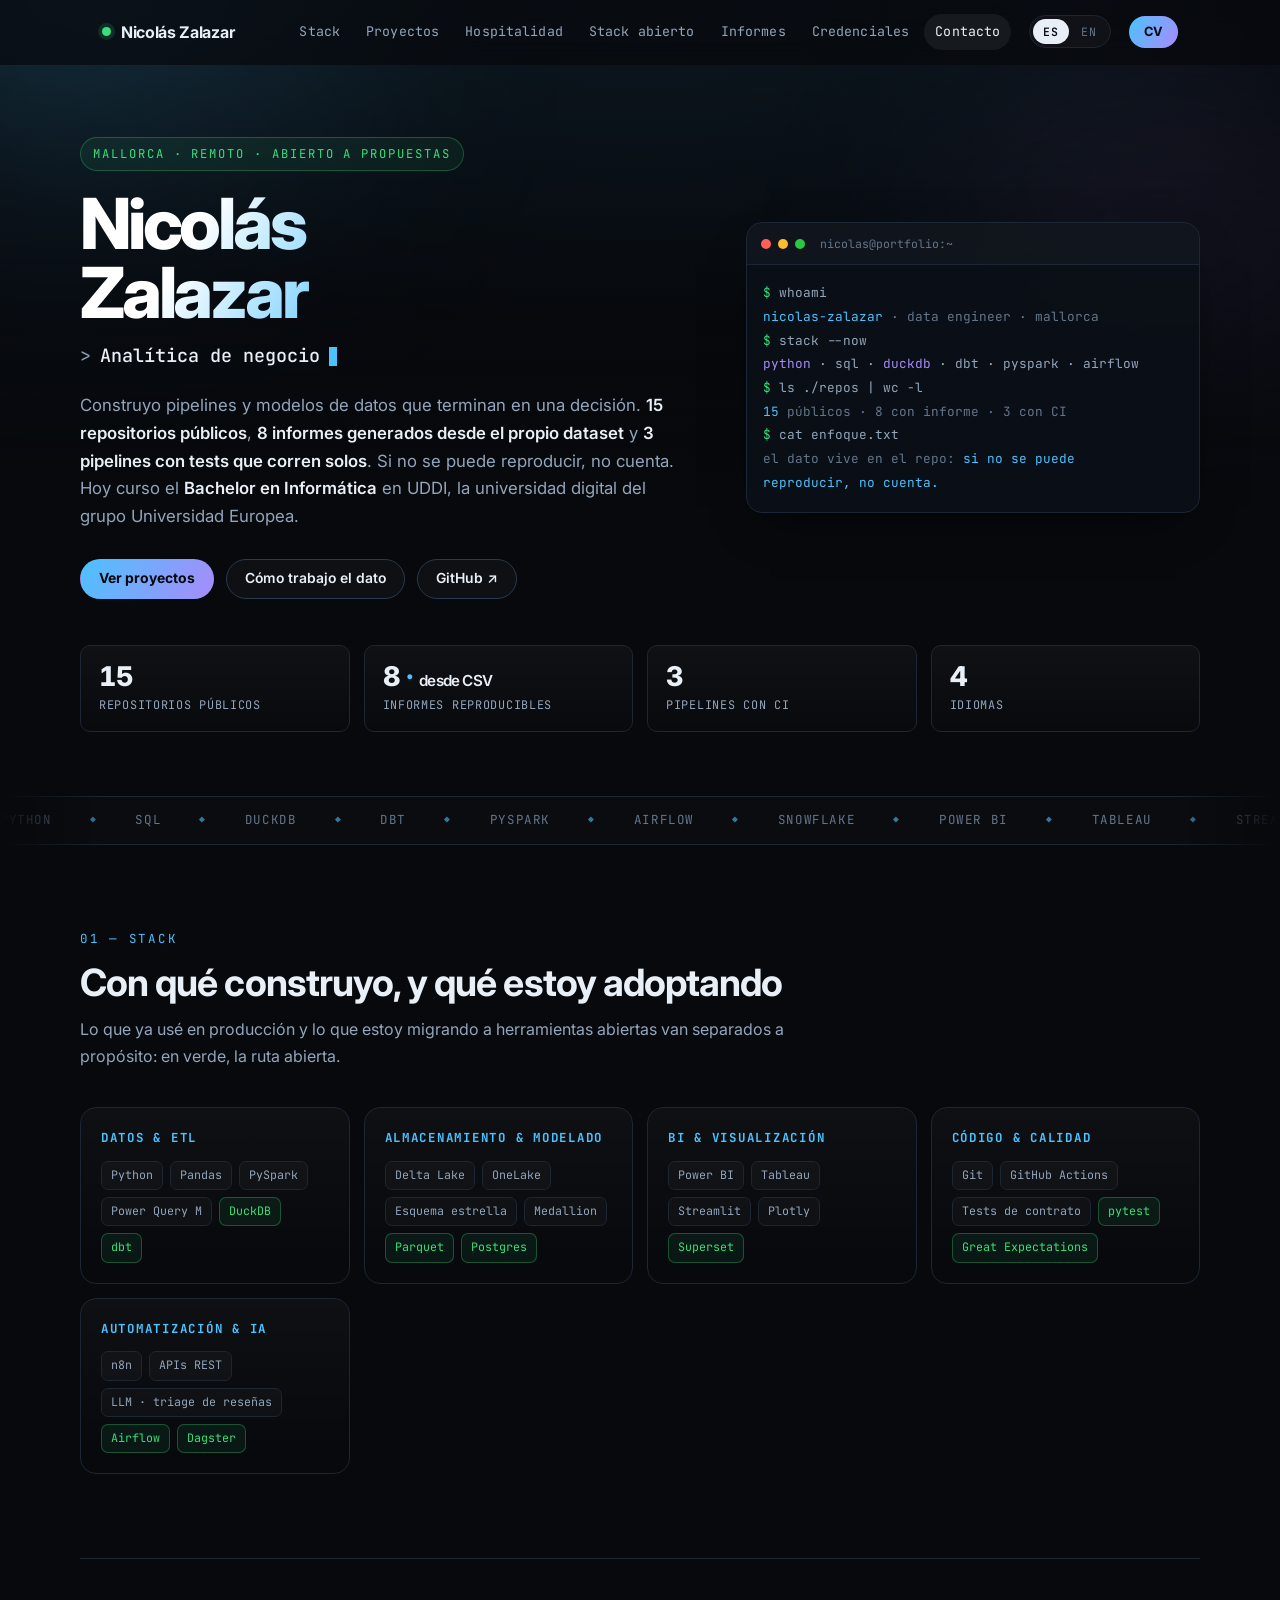
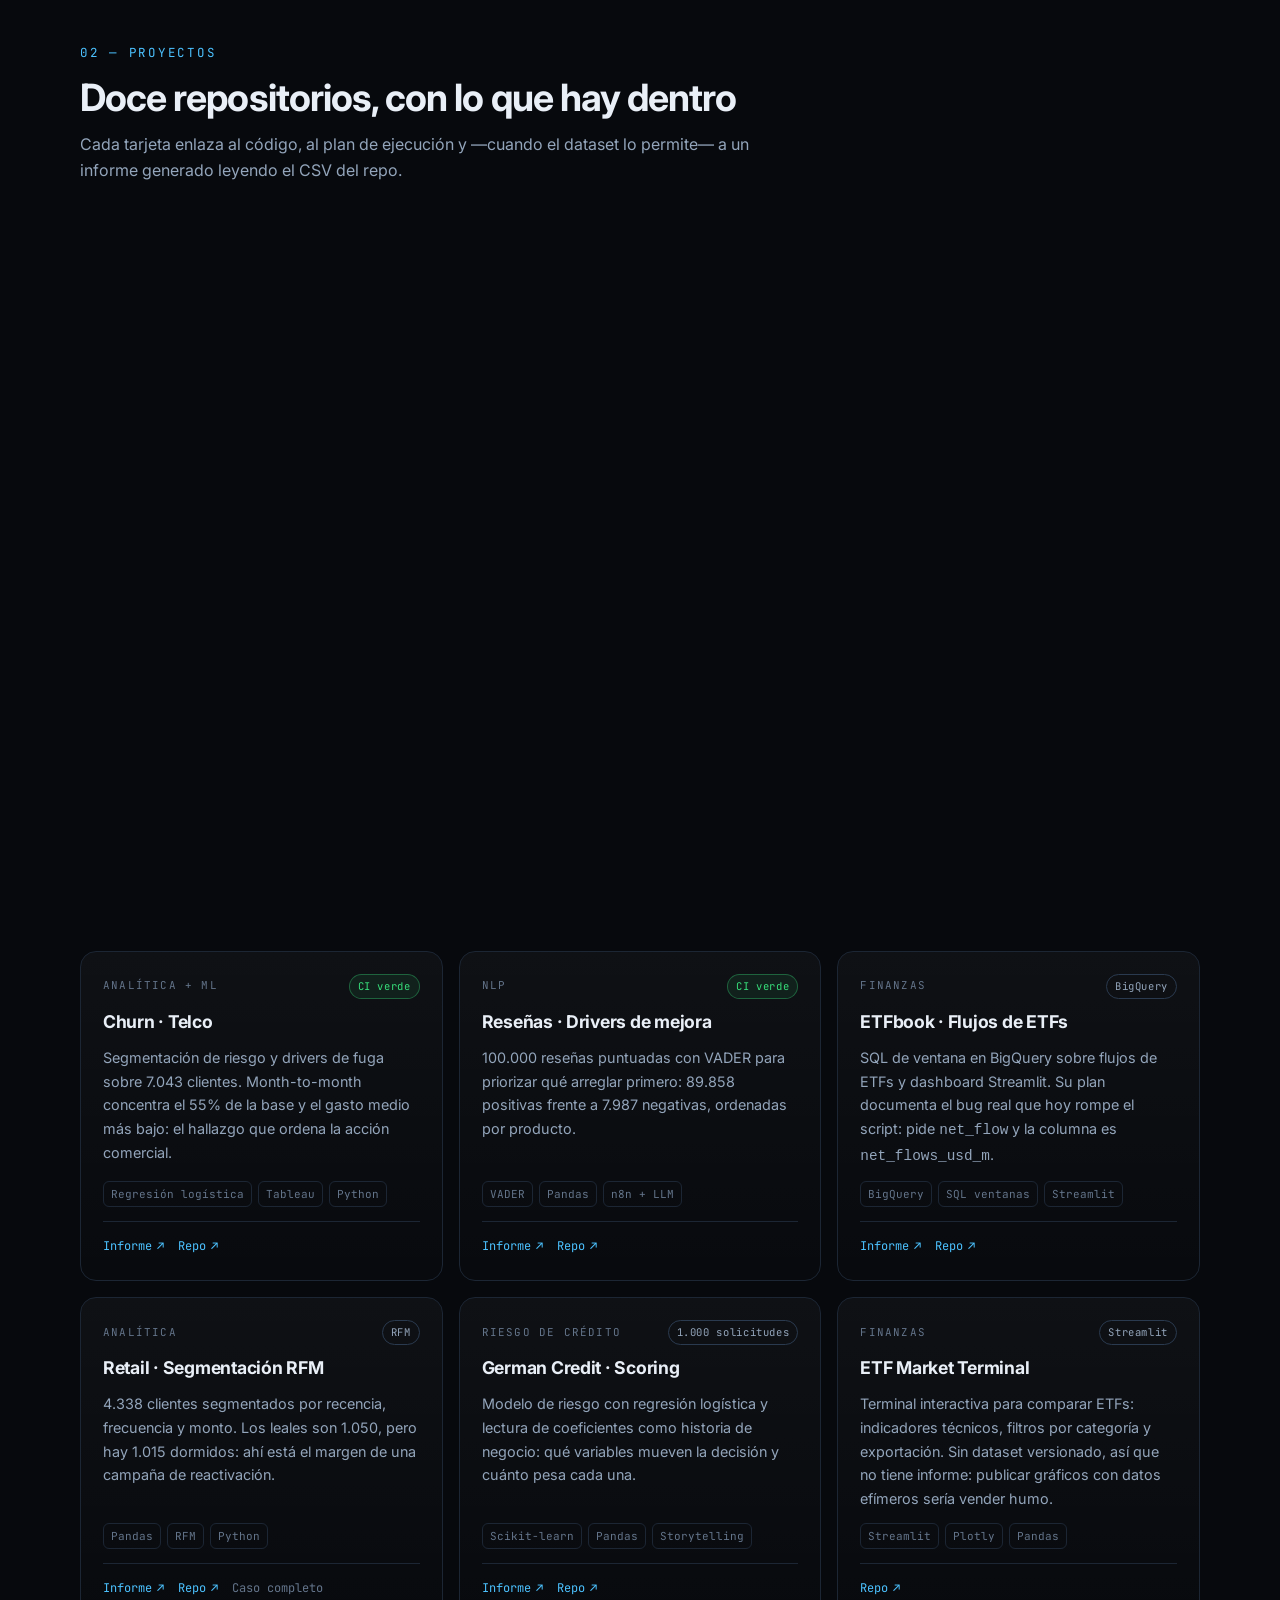
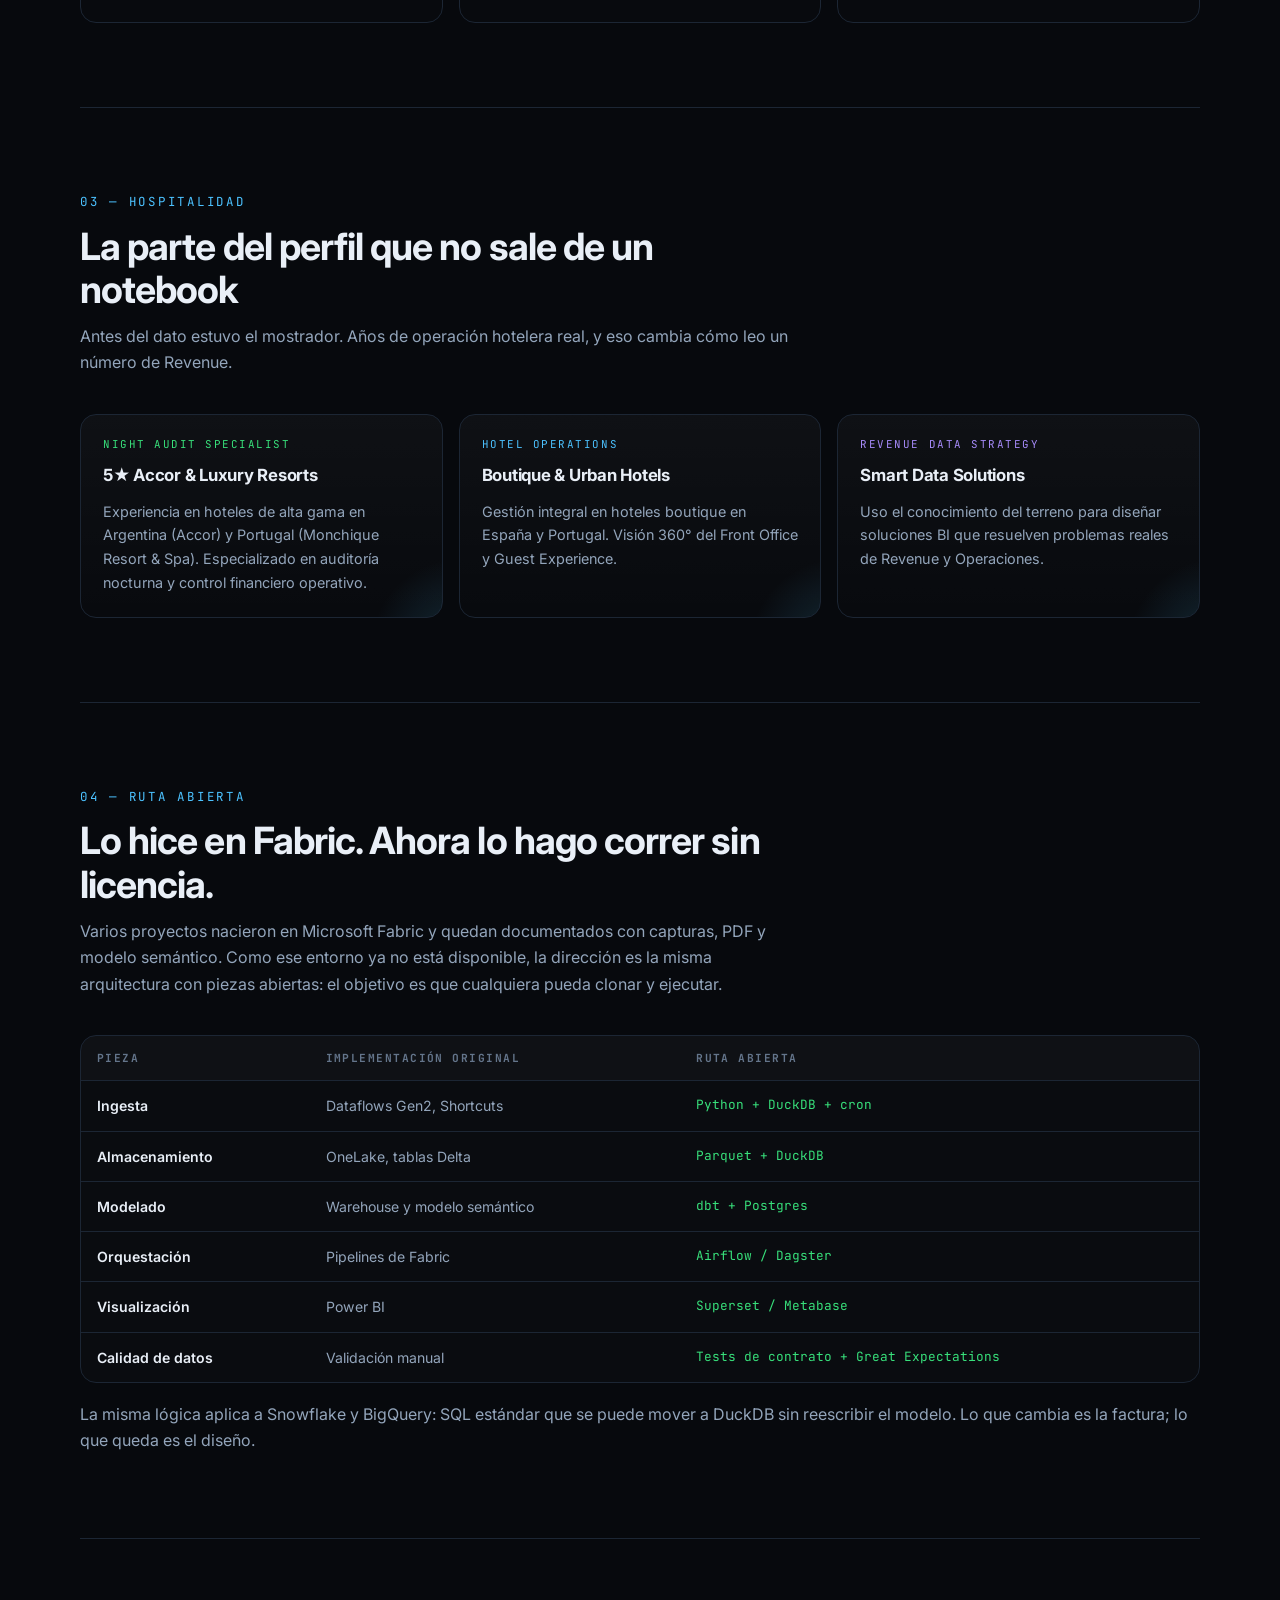
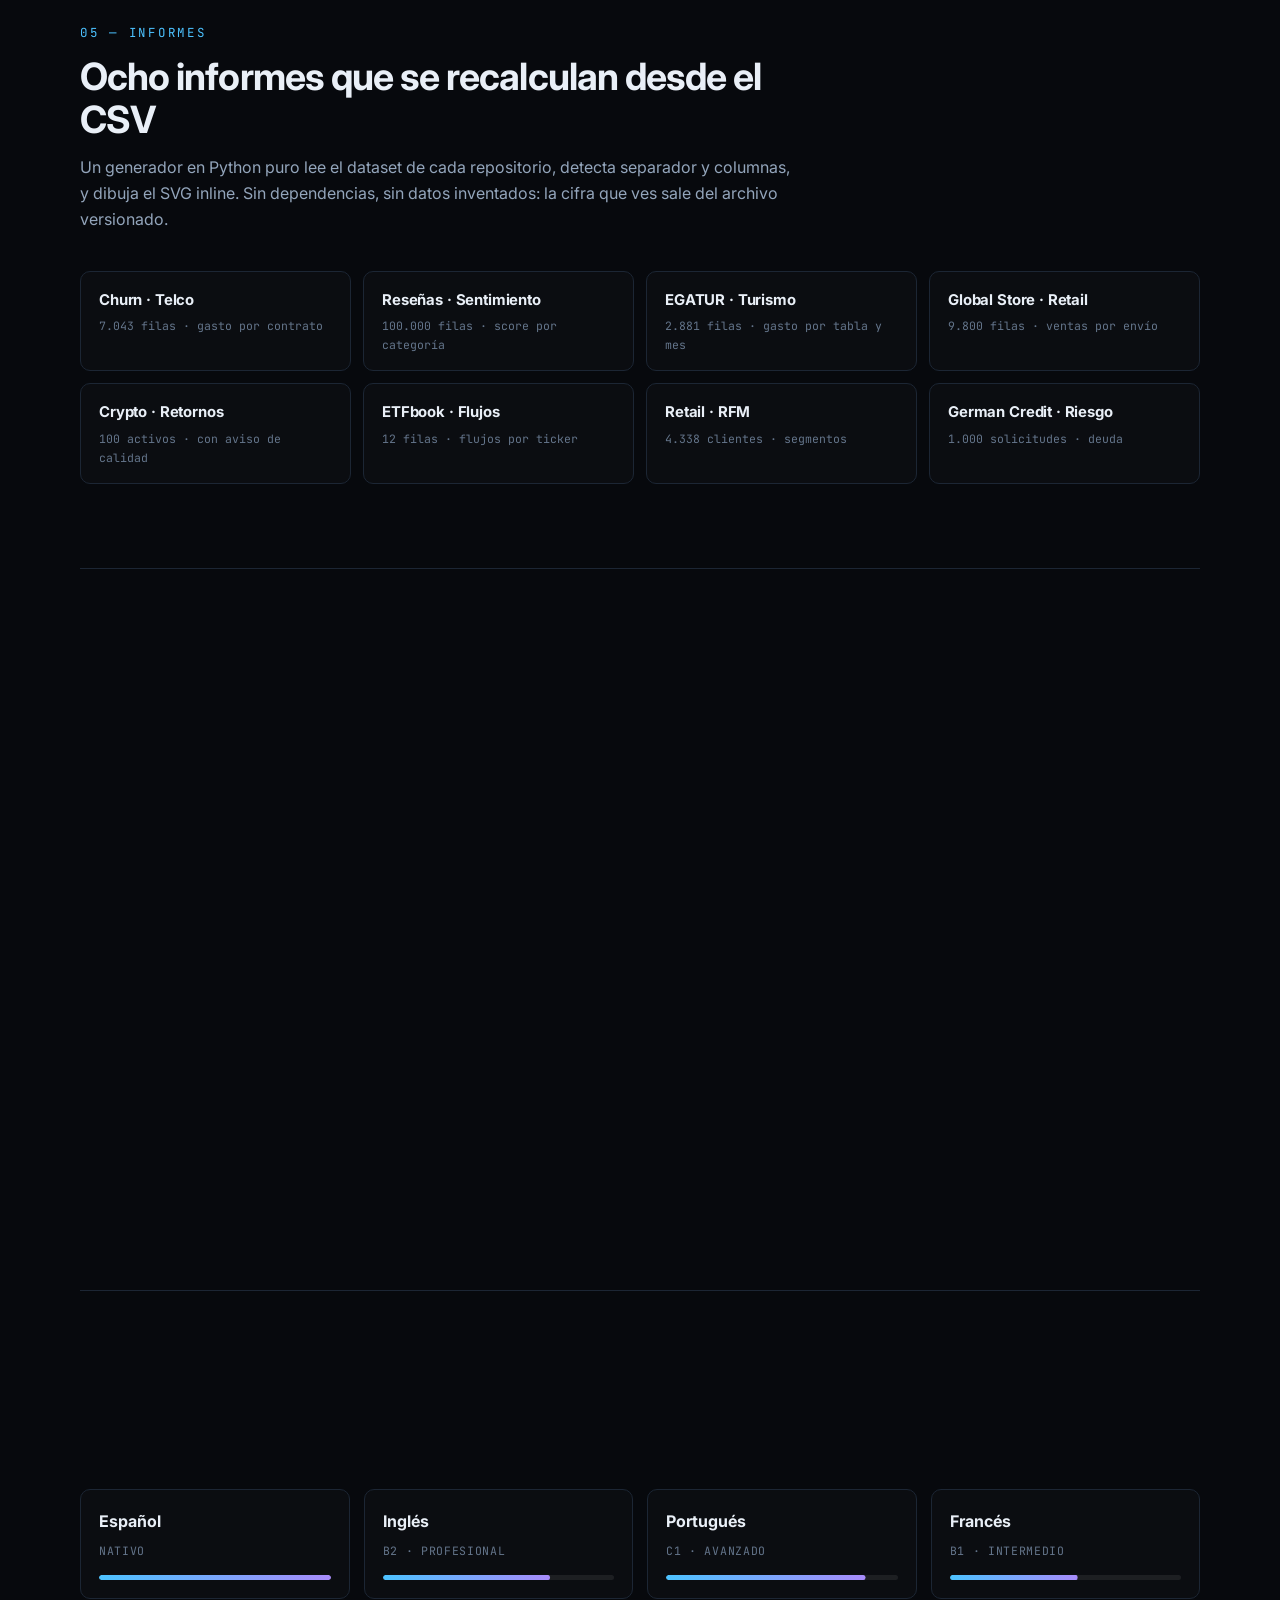
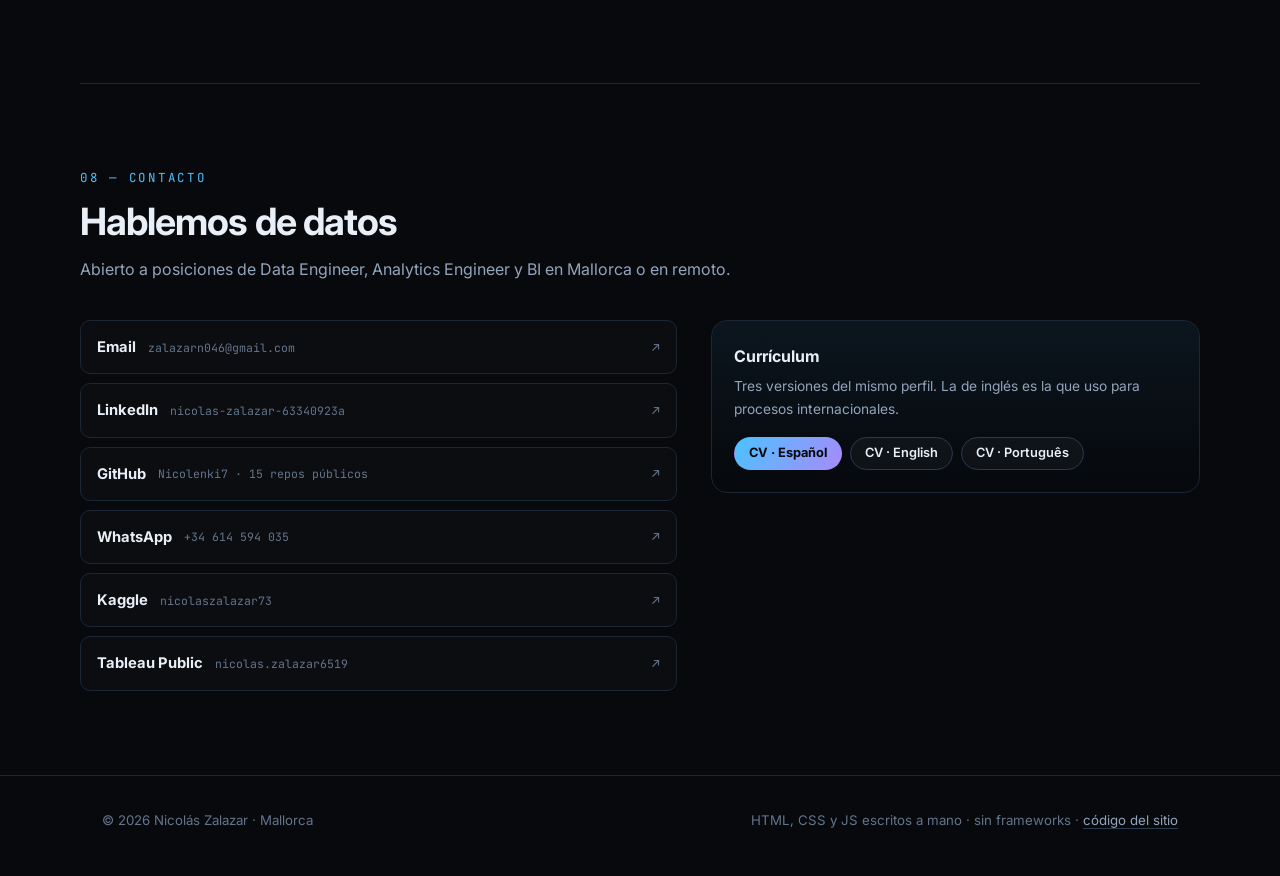
==== commit b01e4860: "Move the profile to Mallorca and add UDDI studies" ====
--- a/index.html
+++ b/index.html
@@ -4,7 +4,7 @@
 <meta charset="utf-8">
 <meta name="viewport" content="width=device-width,initial-scale=1">
 <title>Nicolás Zalazar · Data Engineer</title>
-<meta name="description" content="Data Engineer en Madrid. Pipelines, modelos y dashboards: de Microsoft Fabric a un stack abierto con DuckDB, dbt y Python. 15 repositorios públicos con informes generados desde los datos, tests y planes de ejecución.">
+<meta name="description" content="Data Engineer en Mallorca. Pipelines, modelos y dashboards: de Microsoft Fabric a un stack abierto con DuckDB, dbt y Python. 15 repositorios públicos con informes generados desde los datos, tests y planes de ejecución. Cursando el Bachelor en Informática en UDDI (Universidad Europea).">
 <meta name="author" content="Nicolás Zalazar">
 <meta name="theme-color" content="#07090d">
 <meta property="og:type" content="website">
@@ -50,9 +50,9 @@
   <section class="hero wrap">
     <div class="hero__grid">
       <div>
-        <p class="eyebrow" data-i18n="hero.eyebrow">Madrid · remoto · abierto a propuestas</p>
+        <p class="eyebrow" data-i18n="hero.eyebrow">Mallorca · remoto · abierto a propuestas</p>
         <h1>Nicolás<br>Zalazar</h1>
-        <div class="rotator" id="rotator" data-roles='["Data Engineer","Analítica de negocio","De Fabric a stack abierto","Automatización con IA"]'>
+        <div class="rotator" id="rotator" data-roles='["Data Engineer","Analítica de negocio","De Fabric a stack abierto","Automatización con IA","Estudiante de Informática · UDDI"]'>
           <span aria-hidden="true">&gt;</span><b>Data Engineer</b><span class="caret" aria-hidden="true"></span>
         </div>
         <p class="hero__lead" data-i18n-html="hero.lead">
@@ -60,6 +60,7 @@
           <strong>15 repositorios públicos</strong>, <strong>8 informes generados desde el propio dataset</strong>
           y <strong>3 pipelines con tests que corren solos</strong>.
           Si no se puede reproducir, no cuenta.
+          Hoy curso el <strong>Bachelor en Informática</strong> en UDDI, la universidad digital del grupo Universidad Europea.
         </p>
         <div class="hero__cta">
           <a class="btn btn--primary" href="#proyectos" data-i18n="hero.cta1">Ver proyectos</a>
@@ -72,7 +73,7 @@
         <div class="term__bar"><i></i><i></i><i></i><span>nicolas@portfolio:~</span></div>
         <div class="term__body">
           <div class="term__line"><span class="p">$</span> whoami</div>
-          <div class="term__line"><span class="k">nicolas-zalazar</span> <span class="c">· data engineer · madrid</span></div>
+          <div class="term__line"><span class="k">nicolas-zalazar</span> <span class="c">· data engineer · mallorca</span></div>
           <div class="term__line"><span class="p">$</span> stack --now</div>
           <div class="term__line"><span class="s">python</span> · sql · <span class="s">duckdb</span> · dbt · pyspark · airflow</div>
           <div class="term__line"><span class="p">$</span> ls ./repos | wc -l</div>
@@ -359,7 +360,19 @@
     <div class="section__head reveal">
       <span class="num">06 — Credenciales</span>
       <h2 class="section__title" data-i18n="cr.title">Formación y certificaciones</h2>
-      <p class="section__sub" data-i18n="cr.sub">Quince credenciales. Clic en cualquiera para ampliarla.</p>
+      <p class="section__sub" data-i18n="cr.sub">Quince credenciales, más la formación en curso. Clic en cualquiera para ampliarla.</p>
+    </div>
+    <div class="hosp-grid" style="margin-bottom:34px">
+      <article class="hosp-card reveal">
+        <span class="kicker" data-i18n="edu.c1k">Formación actual</span>
+        <h3 data-i18n="edu.c1t">UDDI · Universidad Digital</h3>
+        <p data-i18n="edu.c1d">Bachelor en Informática en la Universidad Digital, institución del grupo Universidad Europea. Formación en curso, compaginada con la actividad profesional.</p>
+      </article>
+      <article class="hosp-card reveal">
+        <span class="kicker" data-i18n="edu.c2k">Compromiso con la universidad</span>
+        <h3 data-i18n="edu.c2t">Universidad Europea</h3>
+        <p data-i18n="edu.c2d">Seguir formándome mientras trabajo y devolver a la comunidad universitaria lo aprendido, con proyectos documentados y abiertos.</p>
+      </article>
     </div>
     <div class="certs reveal">
       <button class="cert" type="button" aria-label="Ampliar certificado 1"><img src="img/certs/cert_1.png" alt="Certificado 1" loading="lazy" width="190" height="132"><span><i data-i18n="cr.label">Credencial</i> 01</span></button>
@@ -399,7 +412,7 @@
     <div class="section__head reveal">
       <span class="num">08 — Contacto</span>
       <h2 class="section__title" data-i18n="ct.title">Hablemos de datos</h2>
-      <p class="section__sub" data-i18n="ct.sub">Abierto a posiciones de Data Engineer, Analytics Engineer y BI en Madrid o en remoto.</p>
+      <p class="section__sub" data-i18n="ct.sub">Abierto a posiciones de Data Engineer, Analytics Engineer y BI en Mallorca o en remoto.</p>
     </div>
     <div class="contact">
       <div class="contact__links reveal">
@@ -425,7 +438,7 @@
 
 <footer class="footer">
   <div class="wrap footer__inner">
-    <span data-i18n="ft.a">© 2026 Nicolás Zalazar · Madrid</span>
+    <span data-i18n="ft.a">© 2026 Nicolás Zalazar · Mallorca</span>
     <span data-i18n-html="ft.b">HTML, CSS y JS escritos a mano · sin frameworks · <a href="https://github.com/Nicolenki7/Portfolio" target="_blank" rel="noopener">código del sitio</a></span>
   </div>
 </footer>
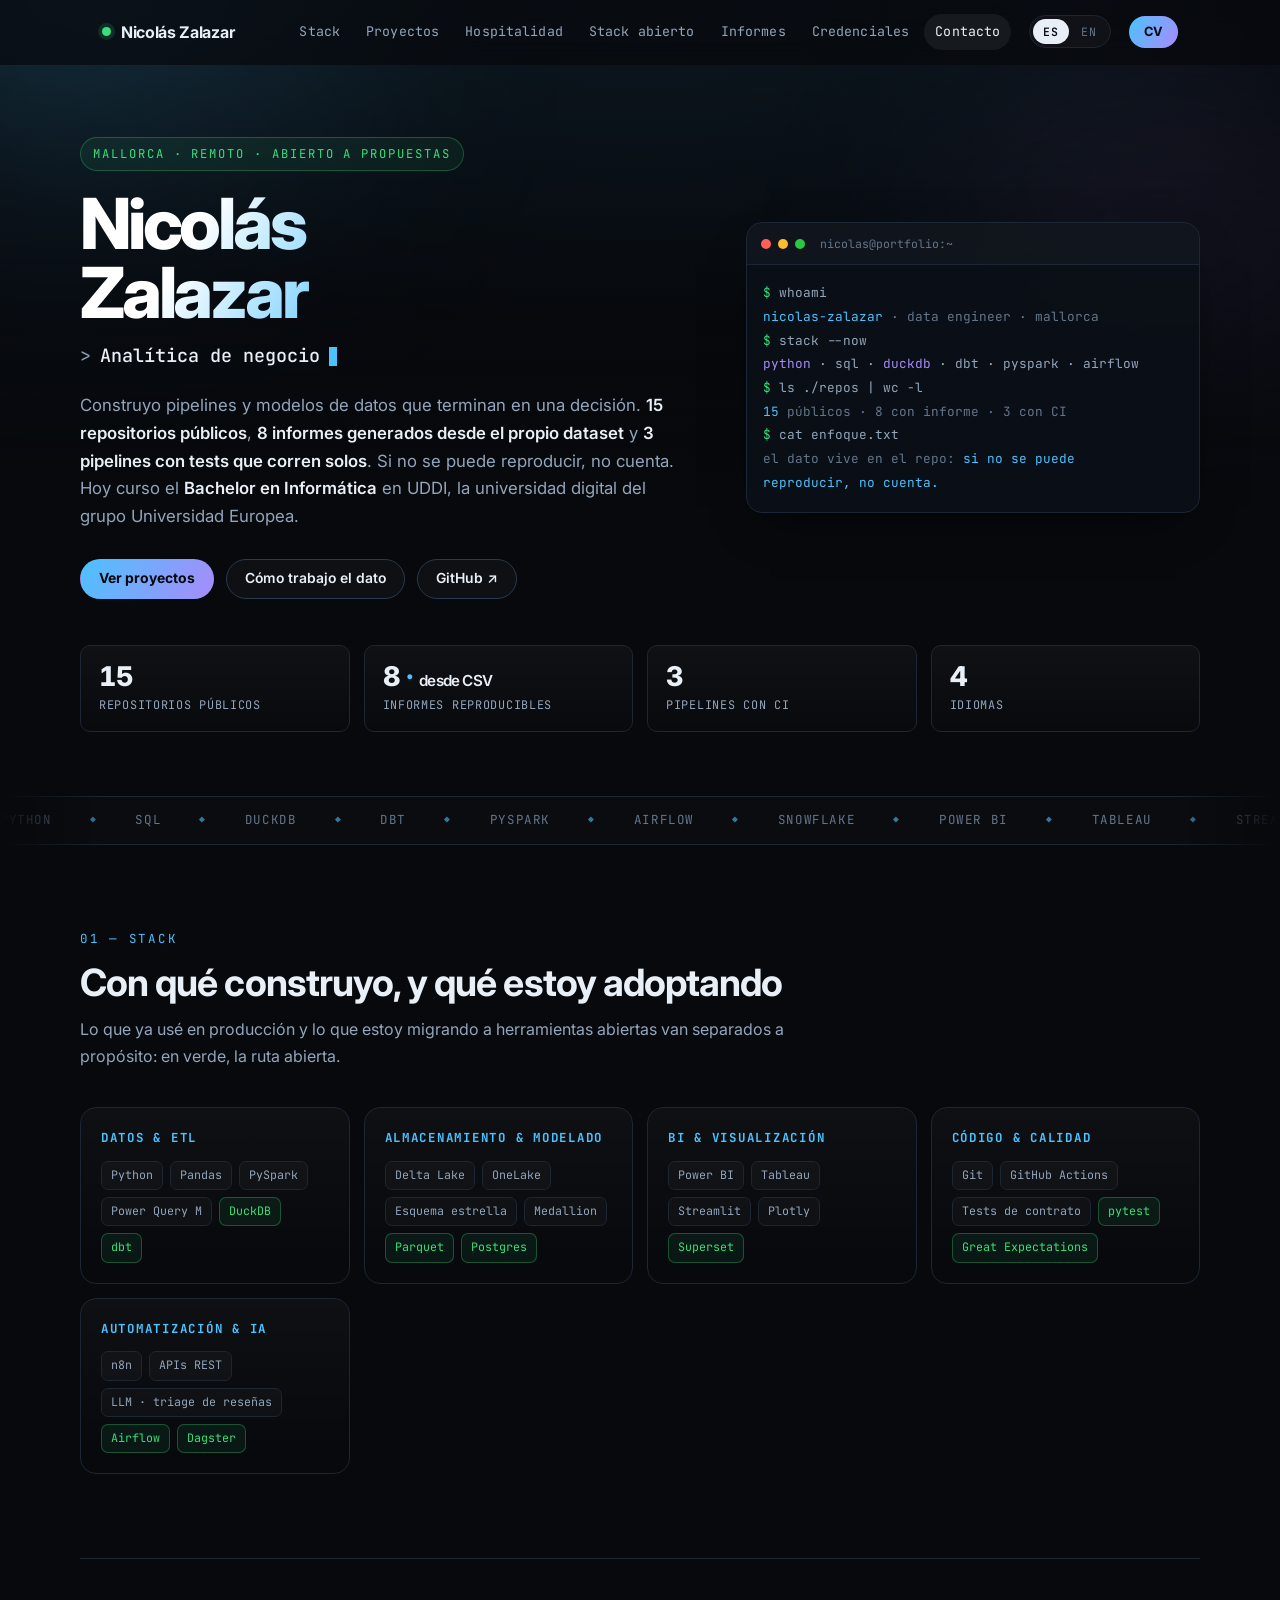
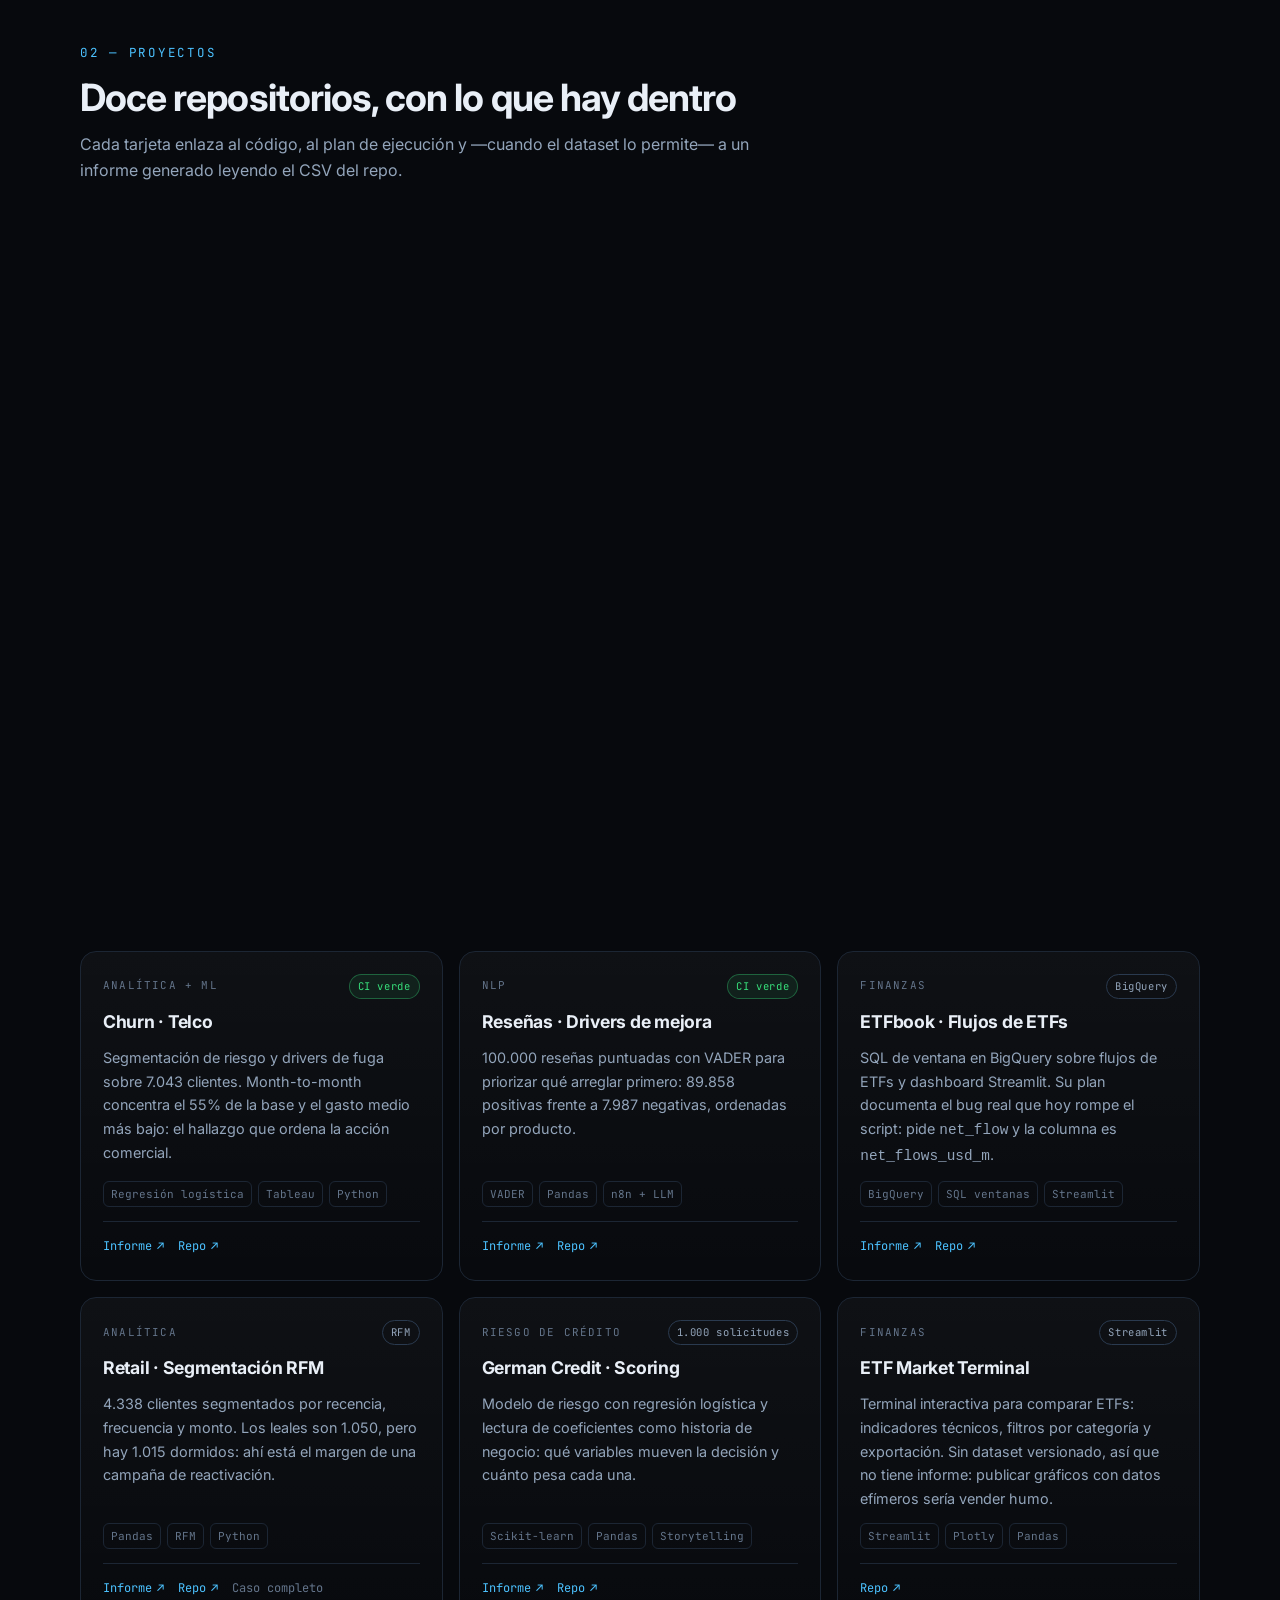
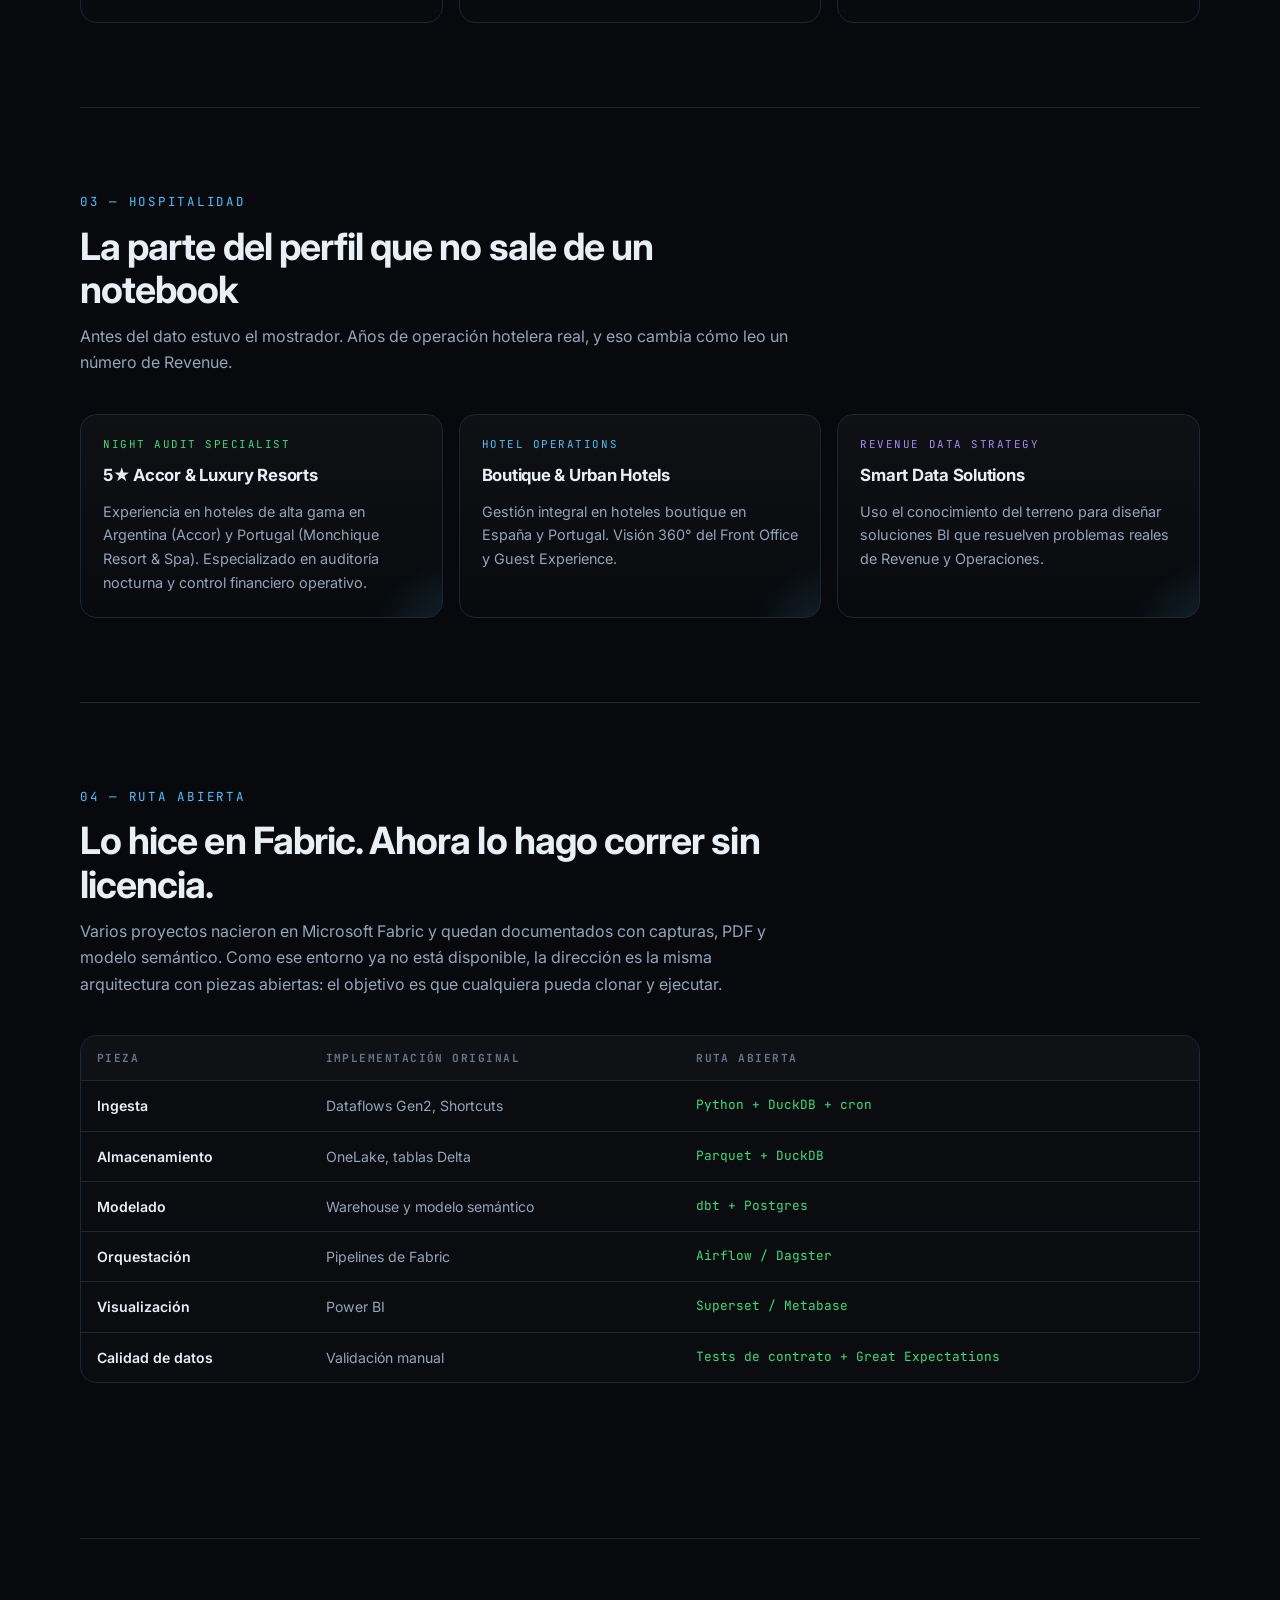
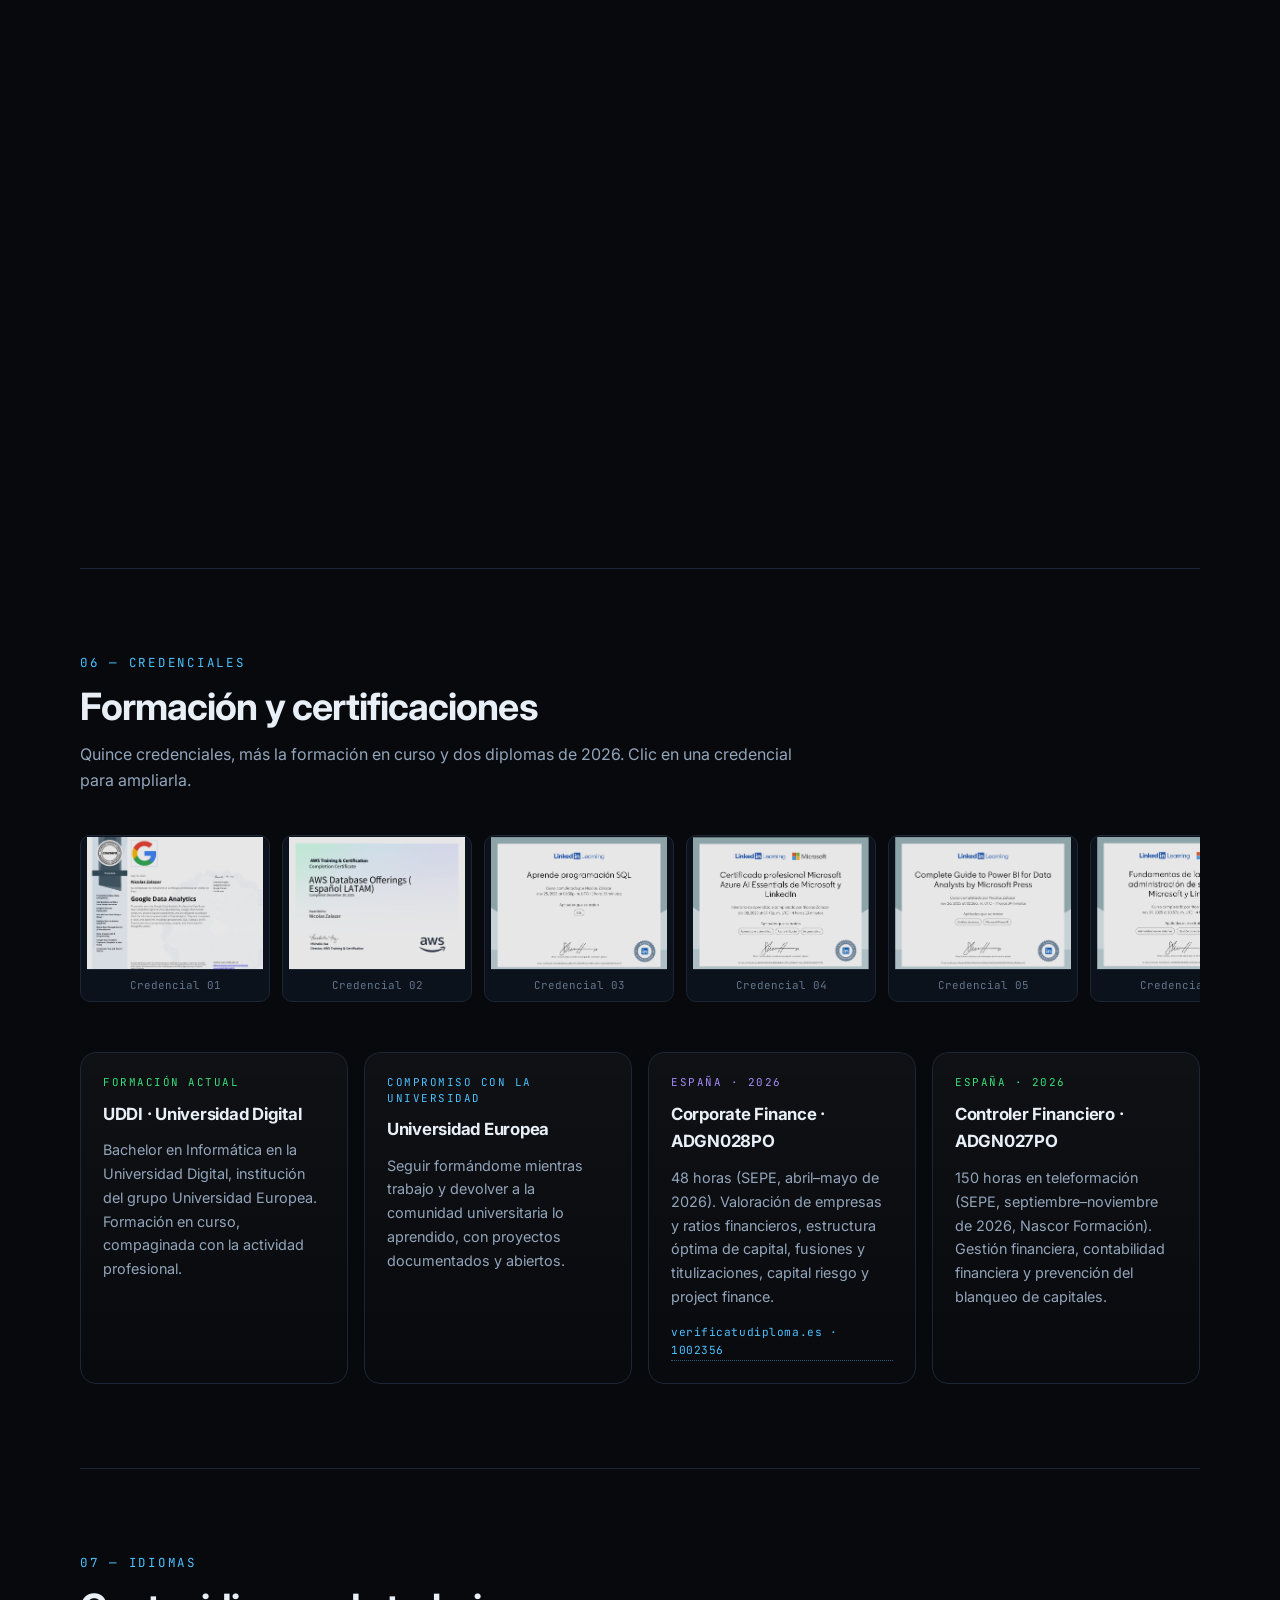
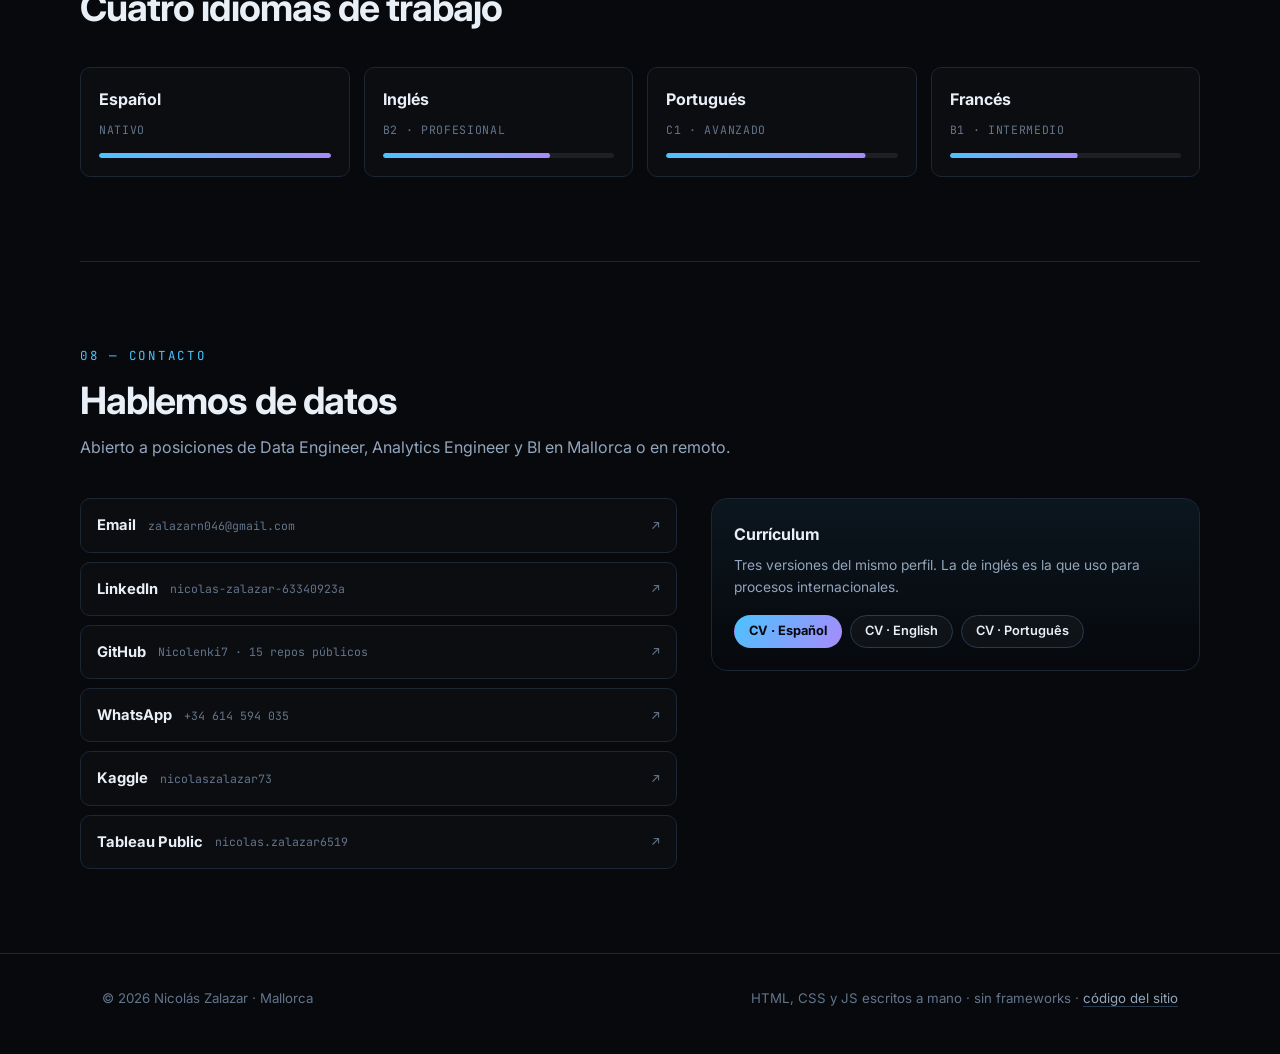
==== commit a0c2dab2: "Show the two 2026 SEPE diplomas in the education block" ====
--- a/index.html
+++ b/index.html
@@ -360,19 +360,7 @@
     <div class="section__head reveal">
       <span class="num">06 — Credenciales</span>
       <h2 class="section__title" data-i18n="cr.title">Formación y certificaciones</h2>
-      <p class="section__sub" data-i18n="cr.sub">Quince credenciales, más la formación en curso. Clic en cualquiera para ampliarla.</p>
-    </div>
-    <div class="hosp-grid" style="margin-bottom:34px">
-      <article class="hosp-card reveal">
-        <span class="kicker" data-i18n="edu.c1k">Formación actual</span>
-        <h3 data-i18n="edu.c1t">UDDI · Universidad Digital</h3>
-        <p data-i18n="edu.c1d">Bachelor en Informática en la Universidad Digital, institución del grupo Universidad Europea. Formación en curso, compaginada con la actividad profesional.</p>
-      </article>
-      <article class="hosp-card reveal">
-        <span class="kicker" data-i18n="edu.c2k">Compromiso con la universidad</span>
-        <h3 data-i18n="edu.c2t">Universidad Europea</h3>
-        <p data-i18n="edu.c2d">Seguir formándome mientras trabajo y devolver a la comunidad universitaria lo aprendido, con proyectos documentados y abiertos.</p>
-      </article>
+      <p class="section__sub" data-i18n="cr.sub">Quince credenciales, más la formación en curso y dos diplomas de 2026. Clic en una credencial para ampliarla.</p>
     </div>
     <div class="certs reveal">
       <button class="cert" type="button" aria-label="Ampliar certificado 1"><img src="img/certs/cert_1.png" alt="Certificado 1" loading="lazy" width="190" height="132"><span><i data-i18n="cr.label">Credencial</i> 01</span></button>
@@ -391,6 +379,29 @@
       <button class="cert" type="button" aria-label="Ampliar certificado 14"><img src="img/certs/cert_14.png" alt="Certificado 14" loading="lazy" width="190" height="132"><span><i data-i18n="cr.label">Credencial</i> 14</span></button>
       <button class="cert" type="button" aria-label="Ampliar certificado 15"><img src="img/certs/cert_15.png" alt="Certificado 15" loading="lazy" width="190" height="132"><span><i data-i18n="cr.label">Credencial</i> 15</span></button>
     </div>
+    <div class="hosp-grid" style="margin-top:34px">
+      <article class="hosp-card reveal">
+        <span class="kicker" data-i18n="edu.c1k">Formación actual</span>
+        <h3 data-i18n="edu.c1t">UDDI · Universidad Digital</h3>
+        <p data-i18n="edu.c1d">Bachelor en Informática en la Universidad Digital, institución del grupo Universidad Europea. Formación en curso, compaginada con la actividad profesional.</p>
+      </article>
+      <article class="hosp-card reveal">
+        <span class="kicker" data-i18n="edu.c2k">Compromiso con la universidad</span>
+        <h3 data-i18n="edu.c2t">Universidad Europea</h3>
+        <p data-i18n="edu.c2d">Seguir formándome mientras trabajo y devolver a la comunidad universitaria lo aprendido, con proyectos documentados y abiertos.</p>
+      </article>
+      <article class="hosp-card reveal">
+        <span class="kicker" data-i18n="edu.c3k">España · 2026</span>
+        <h3 data-i18n="edu.c3t">Corporate Finance · ADGN028PO</h3>
+        <p data-i18n="edu.c3d">48 horas (SEPE, abril–mayo de 2026). Valoración de empresas y ratios financieros, estructura óptima de capital, fusiones y titulizaciones, capital riesgo y project finance.</p>
+        <a class="cert__verify" href="https://verificatudiploma.es" target="_blank" rel="noopener">verificatudiploma.es · 1002356</a>
+      </article>
+      <article class="hosp-card reveal">
+        <span class="kicker" data-i18n="edu.c4k">España · 2026</span>
+        <h3 data-i18n="edu.c4t">Controler Financiero · ADGN027PO</h3>
+        <p data-i18n="edu.c4d">150 horas en teleformación (SEPE, septiembre–noviembre de 2026, Nascor Formación). Gestión financiera, contabilidad financiera y prevención del blanqueo de capitales.</p>
+      </article>
+    </div>
   </section>
 
   <!-- ============ IDIOMAS ============ -->
--- a/assets/hosp.css
+++ b/assets/hosp.css
@@ -27,6 +27,13 @@
 .hosp-card h3{margin:0 0 10px;font-size:1.05rem;letter-spacing:-.015em}
 .hosp-card p{margin:0;font-size:.9rem;color:var(--dim)}
 
+/* enlace de verificación del diploma (bloque de formación) */
+.cert__verify{
+  display:inline-block;margin-top:14px;font-family:var(--mono);font-size:.7rem;
+  letter-spacing:.05em;color:var(--acc);text-decoration:none;border-bottom:1px dotted rgba(76,194,255,.45);
+}
+.cert__verify:hover{border-bottom-style:solid}
+
 /* ---------- selector de idioma ---------- */
 .lang-switch{
   display:inline-flex;align-items:center;gap:2px;padding:3px;
@@ -44,6 +51,12 @@
 .cert span i{font-style:normal}
 .nav__inner{flex-wrap:wrap;row-gap:10px}
 
+/* ---------- sección 06: la formación va después de la rejilla de certificados ---------- */
+#certificaciones{display:flex;flex-direction:column}
+#certificaciones > .section__head{order:1}
+#certificaciones > .certs{order:2}
+#certificaciones > .hosp-grid{order:3;margin-top:34px}
+
 @media (max-width:900px){
   .lang-switch{display:none}
 }
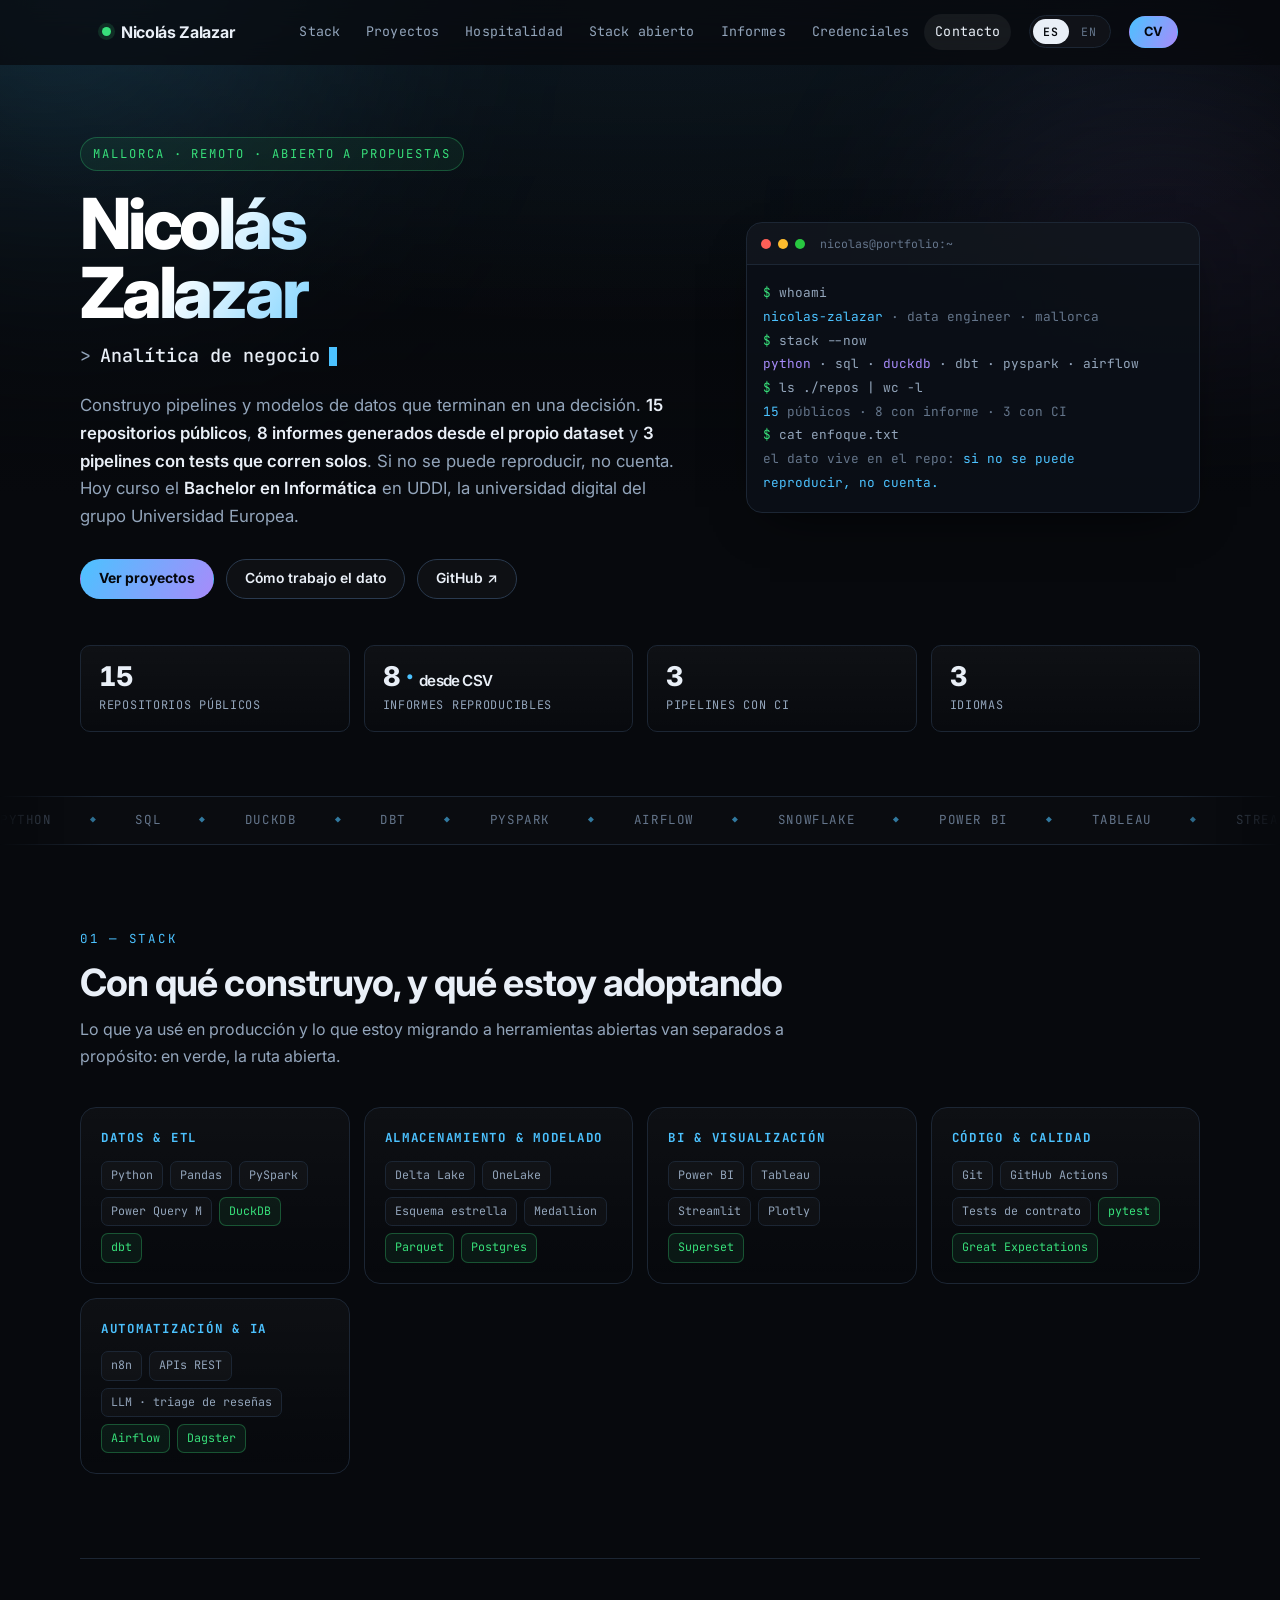
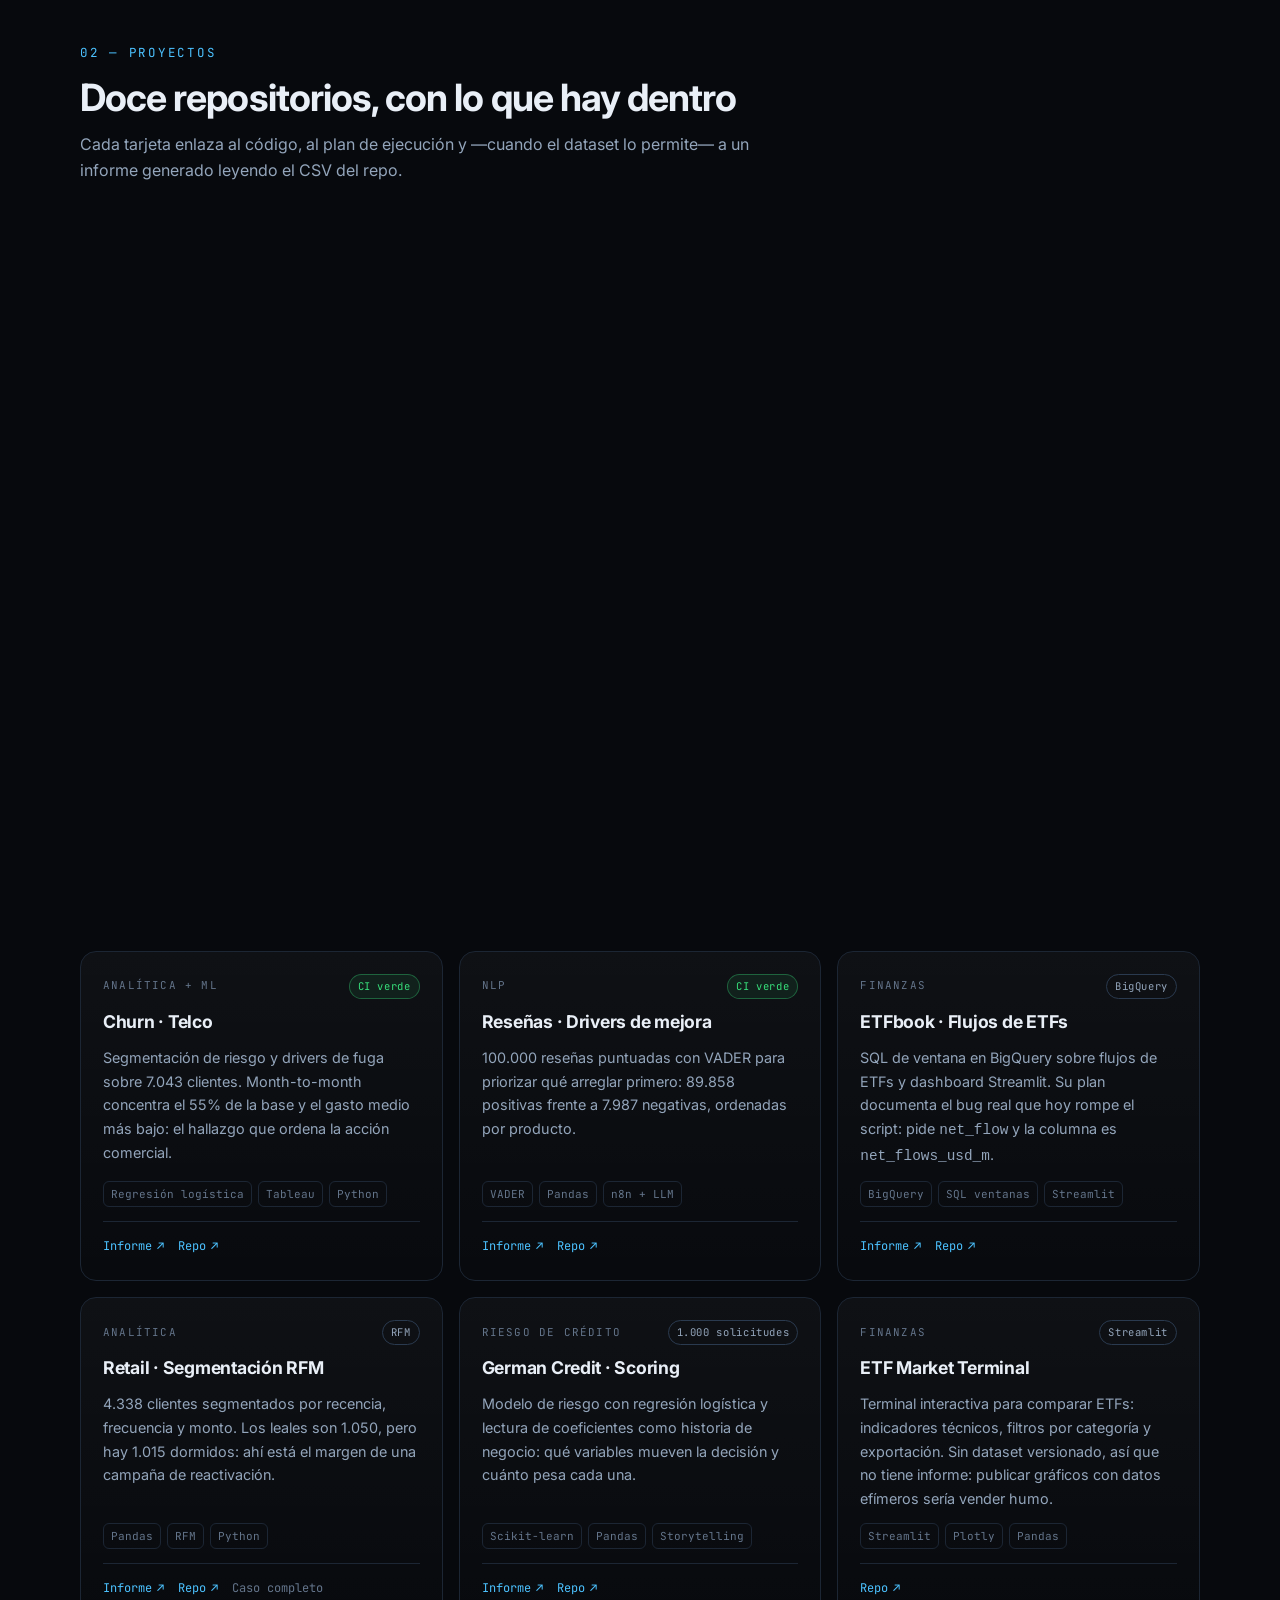
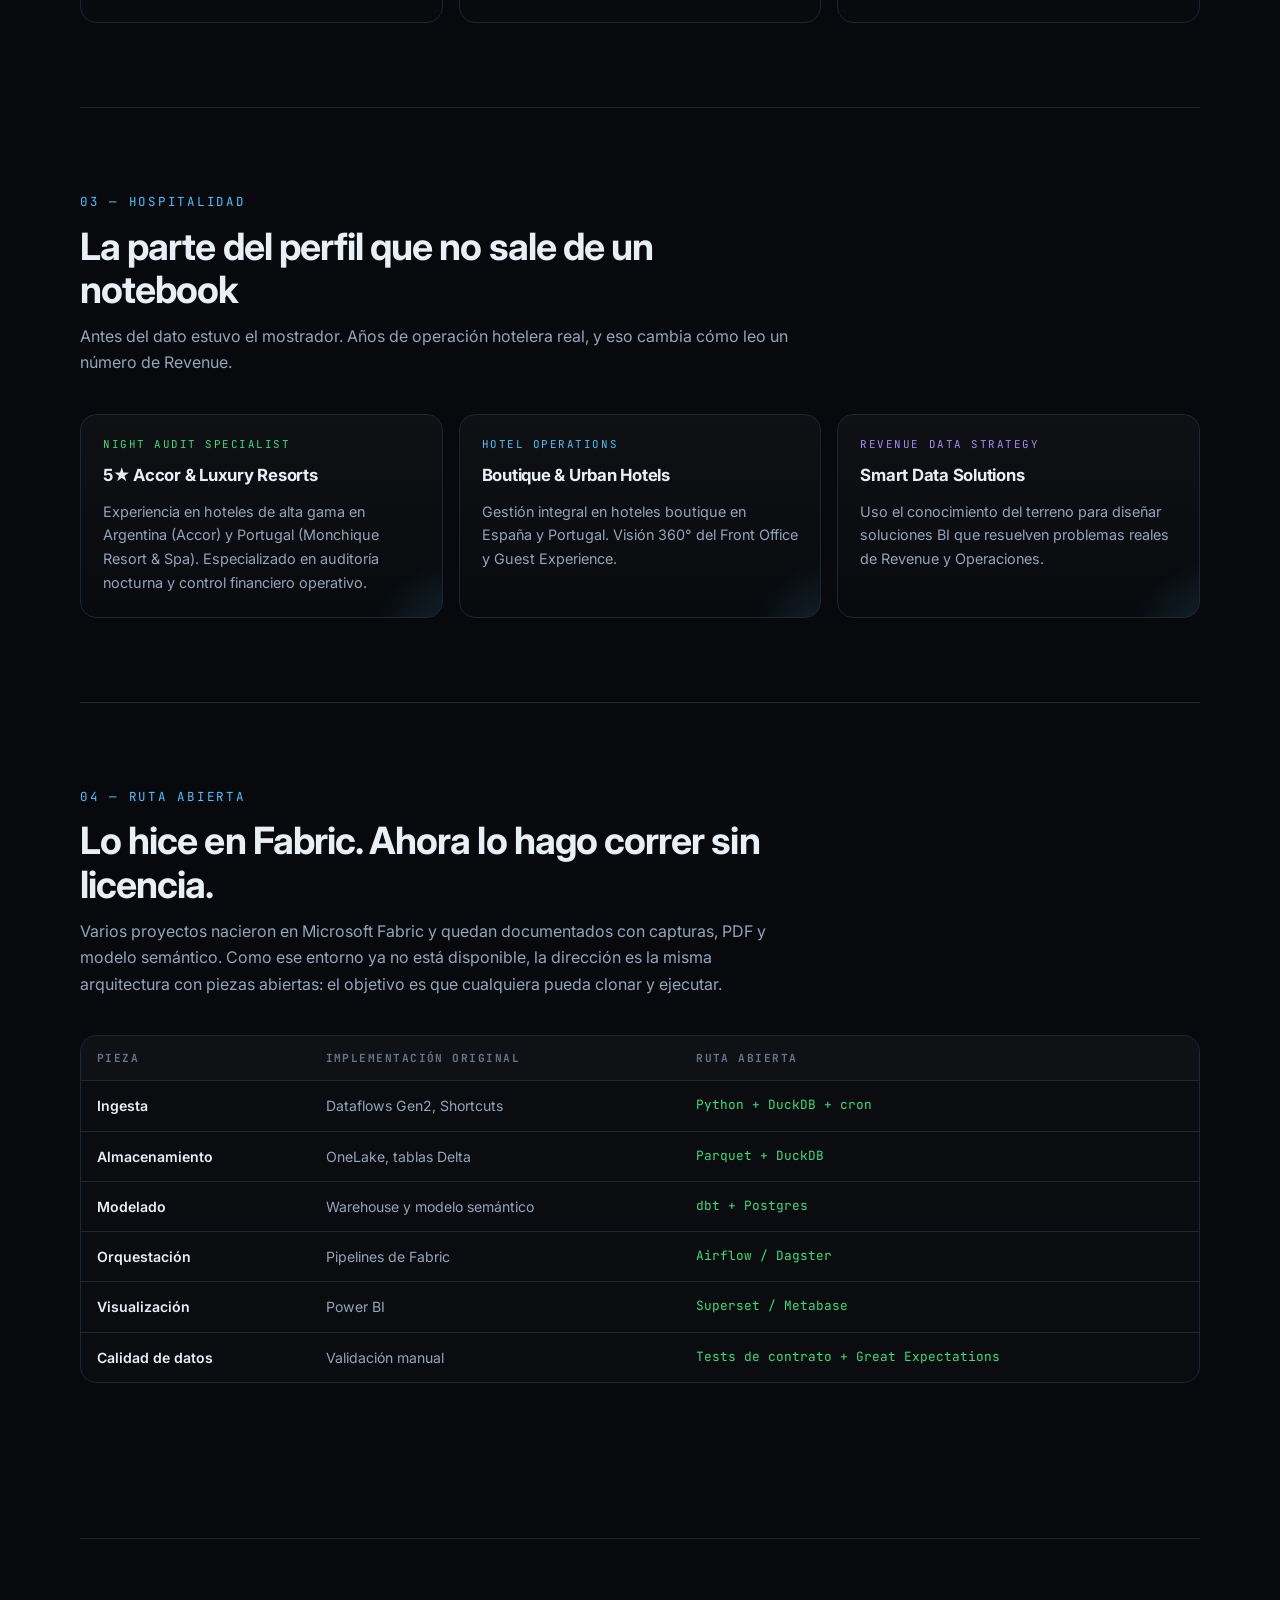
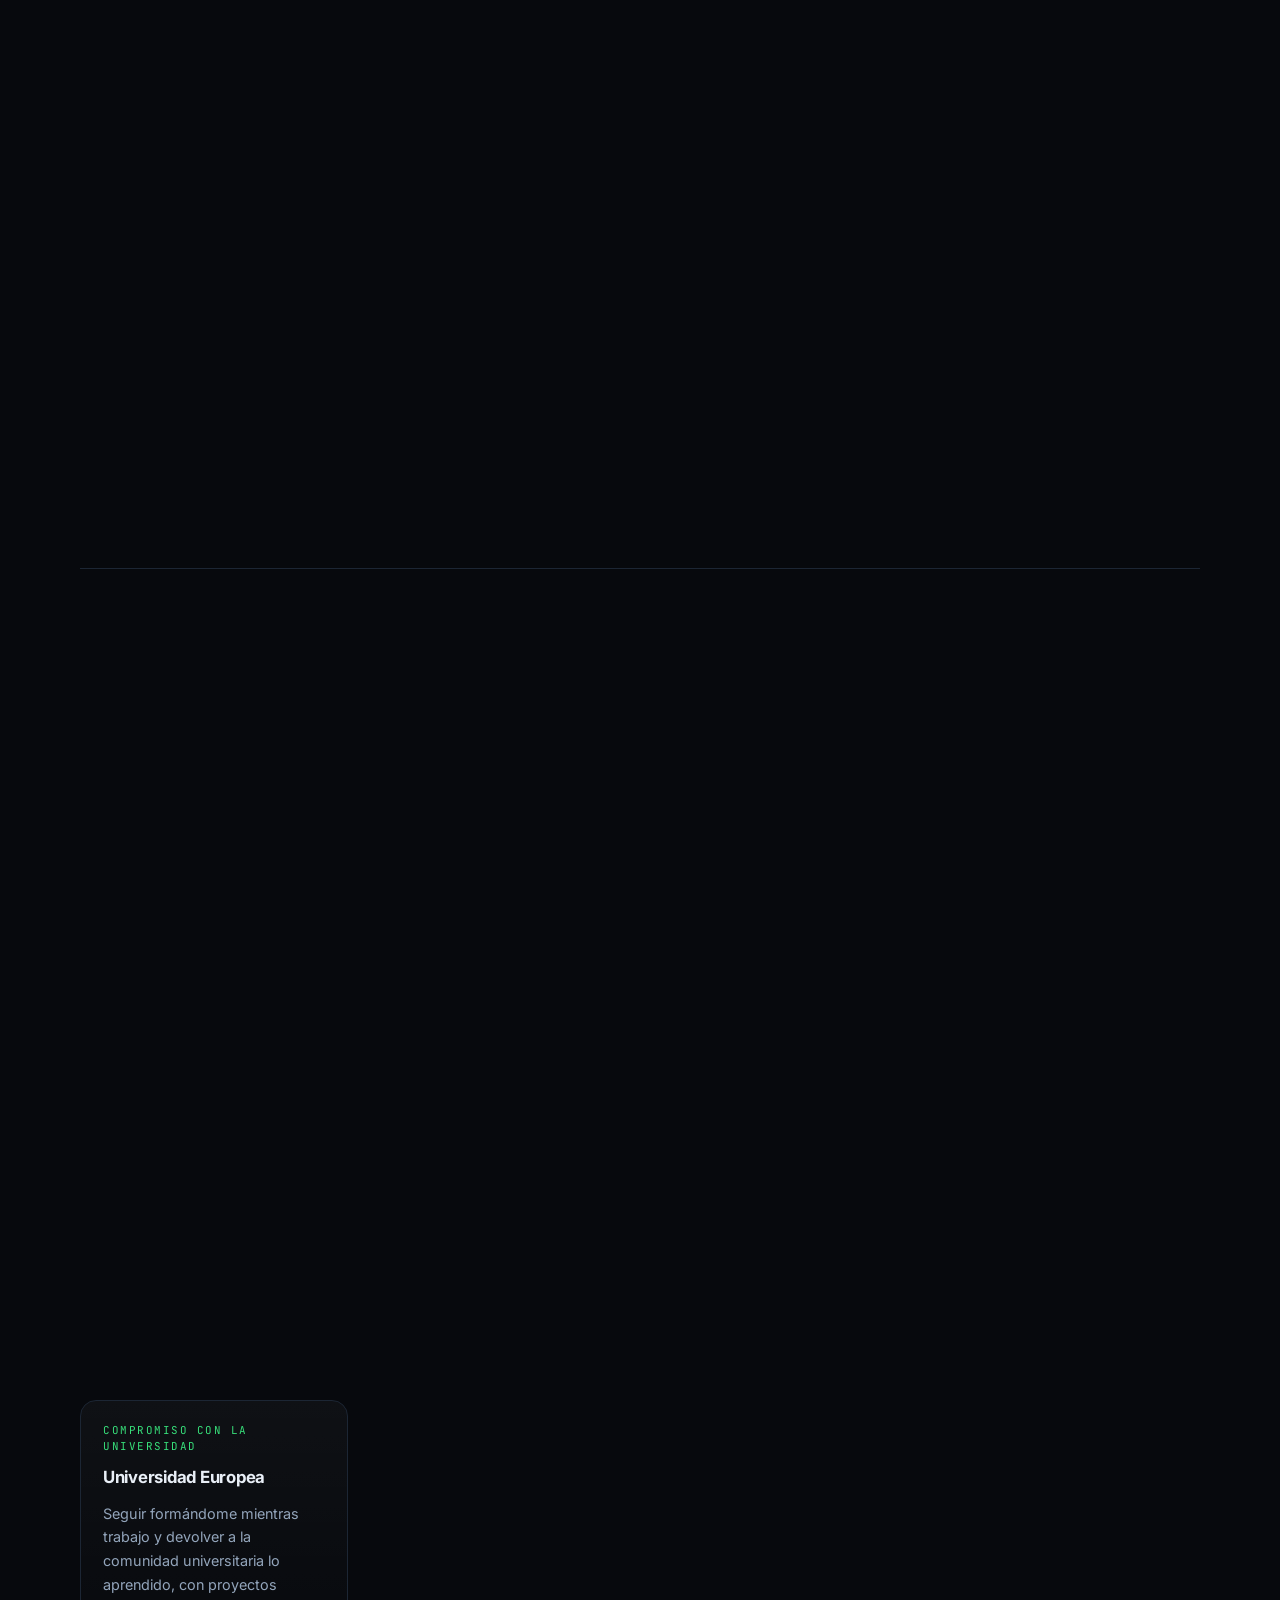
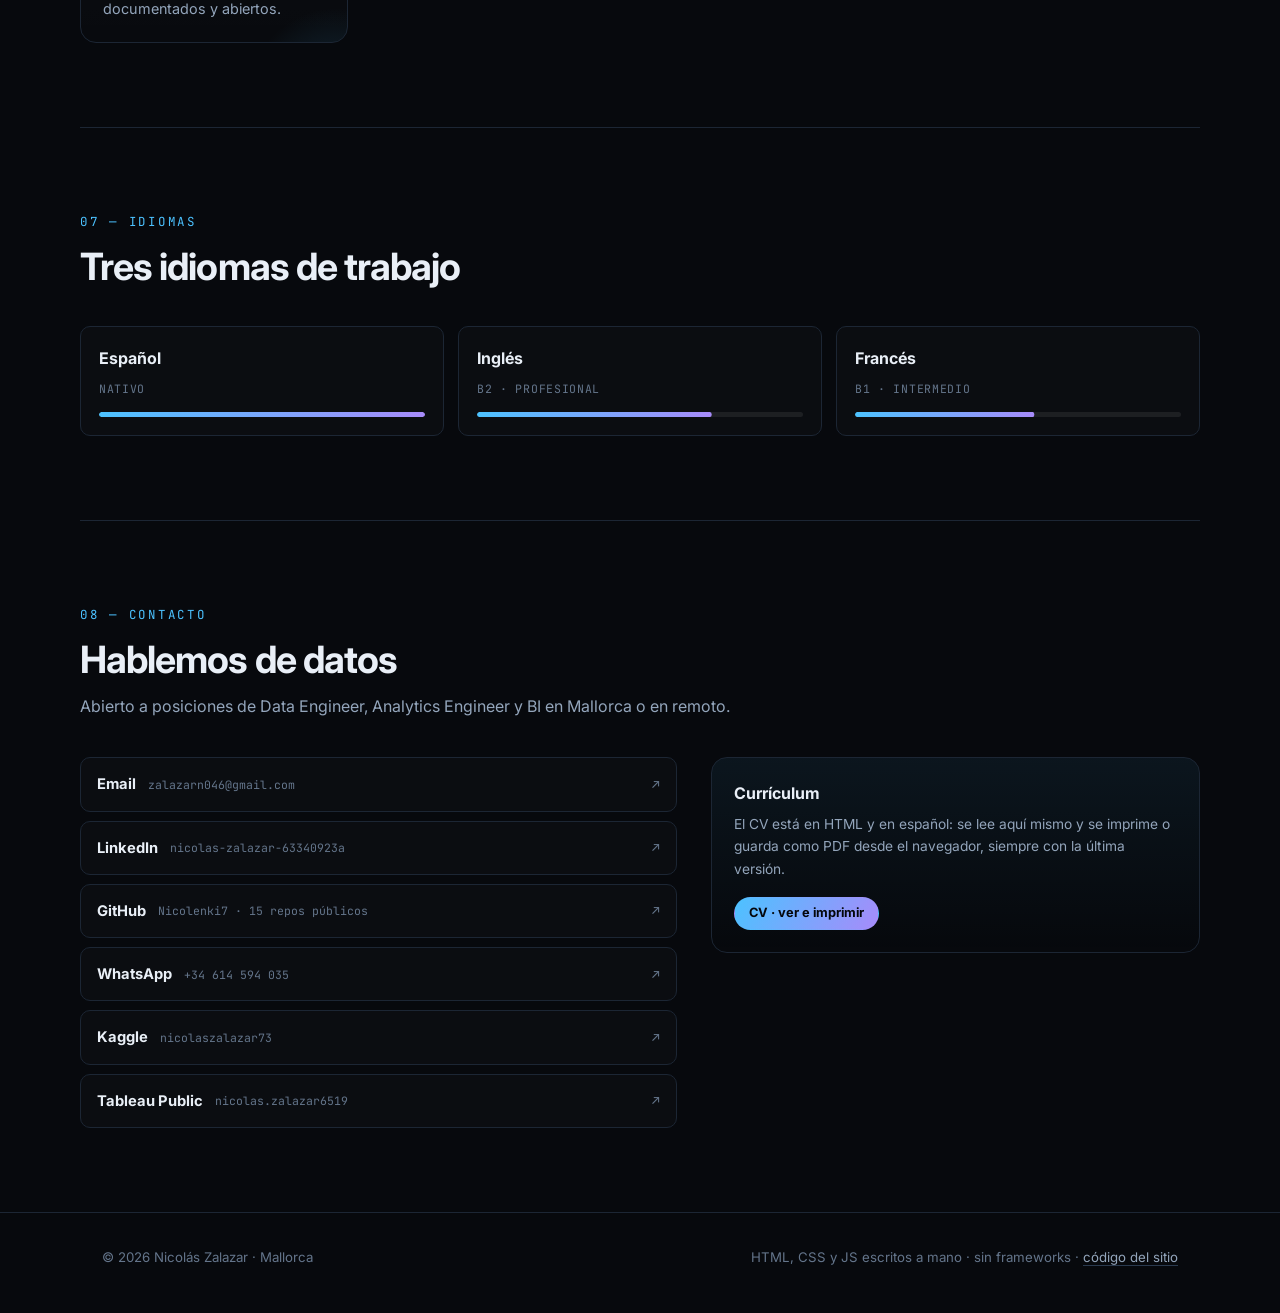
==== commit c6a2fa30: "Add the DP-600 card, drop Portuguese and point the CV to the new HTML CV" ====
--- a/index.html
+++ b/index.html
@@ -40,7 +40,7 @@
       <button class="lang-btn is-on" type="button" data-lang="es" aria-pressed="true">ES</button>
       <button class="lang-btn" type="button" data-lang="en" aria-pressed="false">EN</button>
     </div>
-    <a class="btn btn--primary btn--sm" href="docs/cv_Es_Ult.pdf" data-cv>CV</a>
+    <a class="btn btn--primary btn--sm" href="docs/cv.html" data-cv>CV</a>
   </div>
 </header>
 
@@ -89,7 +89,7 @@
       <div class="kpi"><div class="kpi__v"><span data-count="15">15</span></div><div class="kpi__l" data-i18n="kpi.repos">repositorios públicos</div></div>
       <div class="kpi"><div class="kpi__v"><span data-count="8">8</span><em> · </em><span style="font-size:.95rem;font-weight:600" data-i18n="kpi.csv">desde CSV</span></div><div class="kpi__l" data-i18n="kpi.reports">informes reproducibles</div></div>
       <div class="kpi"><div class="kpi__v"><span data-count="3">3</span></div><div class="kpi__l" data-i18n="kpi.ci">pipelines con CI</div></div>
-      <div class="kpi"><div class="kpi__v"><span data-count="4">4</span></div><div class="kpi__l" data-i18n="kpi.langs">idiomas</div></div>
+      <div class="kpi"><div class="kpi__v"><span data-count="3">3</span></div><div class="kpi__l" data-i18n="kpi.langs">idiomas</div></div>
     </div>
   </section>
 
@@ -386,9 +386,9 @@
         <p data-i18n="edu.c1d">Bachelor en Informática en la Universidad Digital, institución del grupo Universidad Europea. Formación en curso, compaginada con la actividad profesional.</p>
       </article>
       <article class="hosp-card reveal">
-        <span class="kicker" data-i18n="edu.c2k">Compromiso con la universidad</span>
-        <h3 data-i18n="edu.c2t">Universidad Europea</h3>
-        <p data-i18n="edu.c2d">Seguir formándome mientras trabajo y devolver a la comunidad universitaria lo aprendido, con proyectos documentados y abiertos.</p>
+        <span class="kicker" data-i18n="edu.c5k">Microsoft Certified</span>
+        <h3 data-i18n="edu.c5t">DP-600 · Fabric Analytics Engineer Associate</h3>
+        <p data-i18n="edu.c5d">Certificación de Microsoft para diseñar y desplegar soluciones analíticas en Fabric: modelado semántico, lakehouse y warehouses, y optimización del rendimiento. La misma arquitectura que después llevé a un stack abierto.</p>
       </article>
       <article class="hosp-card reveal">
         <span class="kicker" data-i18n="edu.c3k">España · 2026</span>
@@ -401,6 +401,11 @@
         <h3 data-i18n="edu.c4t">Controler Financiero · ADGN027PO</h3>
         <p data-i18n="edu.c4d">150 horas en teleformación (SEPE, septiembre–noviembre de 2026, Nascor Formación). Gestión financiera, contabilidad financiera y prevención del blanqueo de capitales.</p>
       </article>
+      <article class="hosp-card reveal">
+        <span class="kicker" data-i18n="edu.c2k">Compromiso con la universidad</span>
+        <h3 data-i18n="edu.c2t">Universidad Europea</h3>
+        <p data-i18n="edu.c2d">Seguir formándome mientras trabajo y devolver a la comunidad universitaria lo aprendido, con proyectos documentados y abiertos.</p>
+      </article>
     </div>
   </section>
 
@@ -408,12 +413,11 @@
   <section class="section wrap" id="idiomas">
     <div class="section__head reveal">
       <span class="num">07 — Idiomas</span>
-      <h2 class="section__title" data-i18n="lg.title">Cuatro idiomas de trabajo</h2>
+      <h2 class="section__title" data-i18n="lg.title">Tres idiomas de trabajo</h2>
     </div>
     <div class="langs">
       <div class="lang" style="--lvl:1"><b data-i18n="lg.es">Español</b><small data-i18n="lg.native">Nativo</small><div class="lang__bar"><i></i></div></div>
       <div class="lang" style="--lvl:.72"><b data-i18n="lg.en">Inglés</b><small data-i18n="lg.b2">B2 · Profesional</small><div class="lang__bar"><i></i></div></div>
-      <div class="lang" style="--lvl:.86"><b data-i18n="lg.pt">Portugués</b><small data-i18n="lg.c1">C1 · Avanzado</small><div class="lang__bar"><i></i></div></div>
       <div class="lang" style="--lvl:.55"><b data-i18n="lg.fr">Francés</b><small data-i18n="lg.b1">B1 · Intermedio</small><div class="lang__bar"><i></i></div></div>
     </div>
   </section>
@@ -436,11 +440,9 @@
       </div>
       <div class="cv-box reveal">
         <h3 data-i18n="ct.cvtitle">Currículum</h3>
-        <p data-i18n="ct.cvtext">Tres versiones del mismo perfil. La de inglés es la que uso para procesos internacionales.</p>
+        <p data-i18n="ct.cvtext">El CV está en HTML y en español: se lee aquí mismo y se imprime o guarda como PDF desde el navegador, siempre con la última versión.</p>
         <div class="cv-list">
-          <a class="btn btn--primary btn--sm" href="docs/cv_Es_Ult.pdf" data-i18n="ct.cv1">CV · Español</a>
-          <a class="btn btn--sm" href="docs/cv_ENG_Ult.pdf" data-i18n="ct.cv2">CV · English</a>
-          <a class="btn btn--sm" href="docs/cv_PT_Ult_Remote.pdf" data-i18n="ct.cv3">CV · Português</a>
+          <a class="btn btn--primary btn--sm" href="docs/cv.html" data-i18n="ct.cv1">CV · ver e imprimir</a>
         </div>
       </div>
     </div>
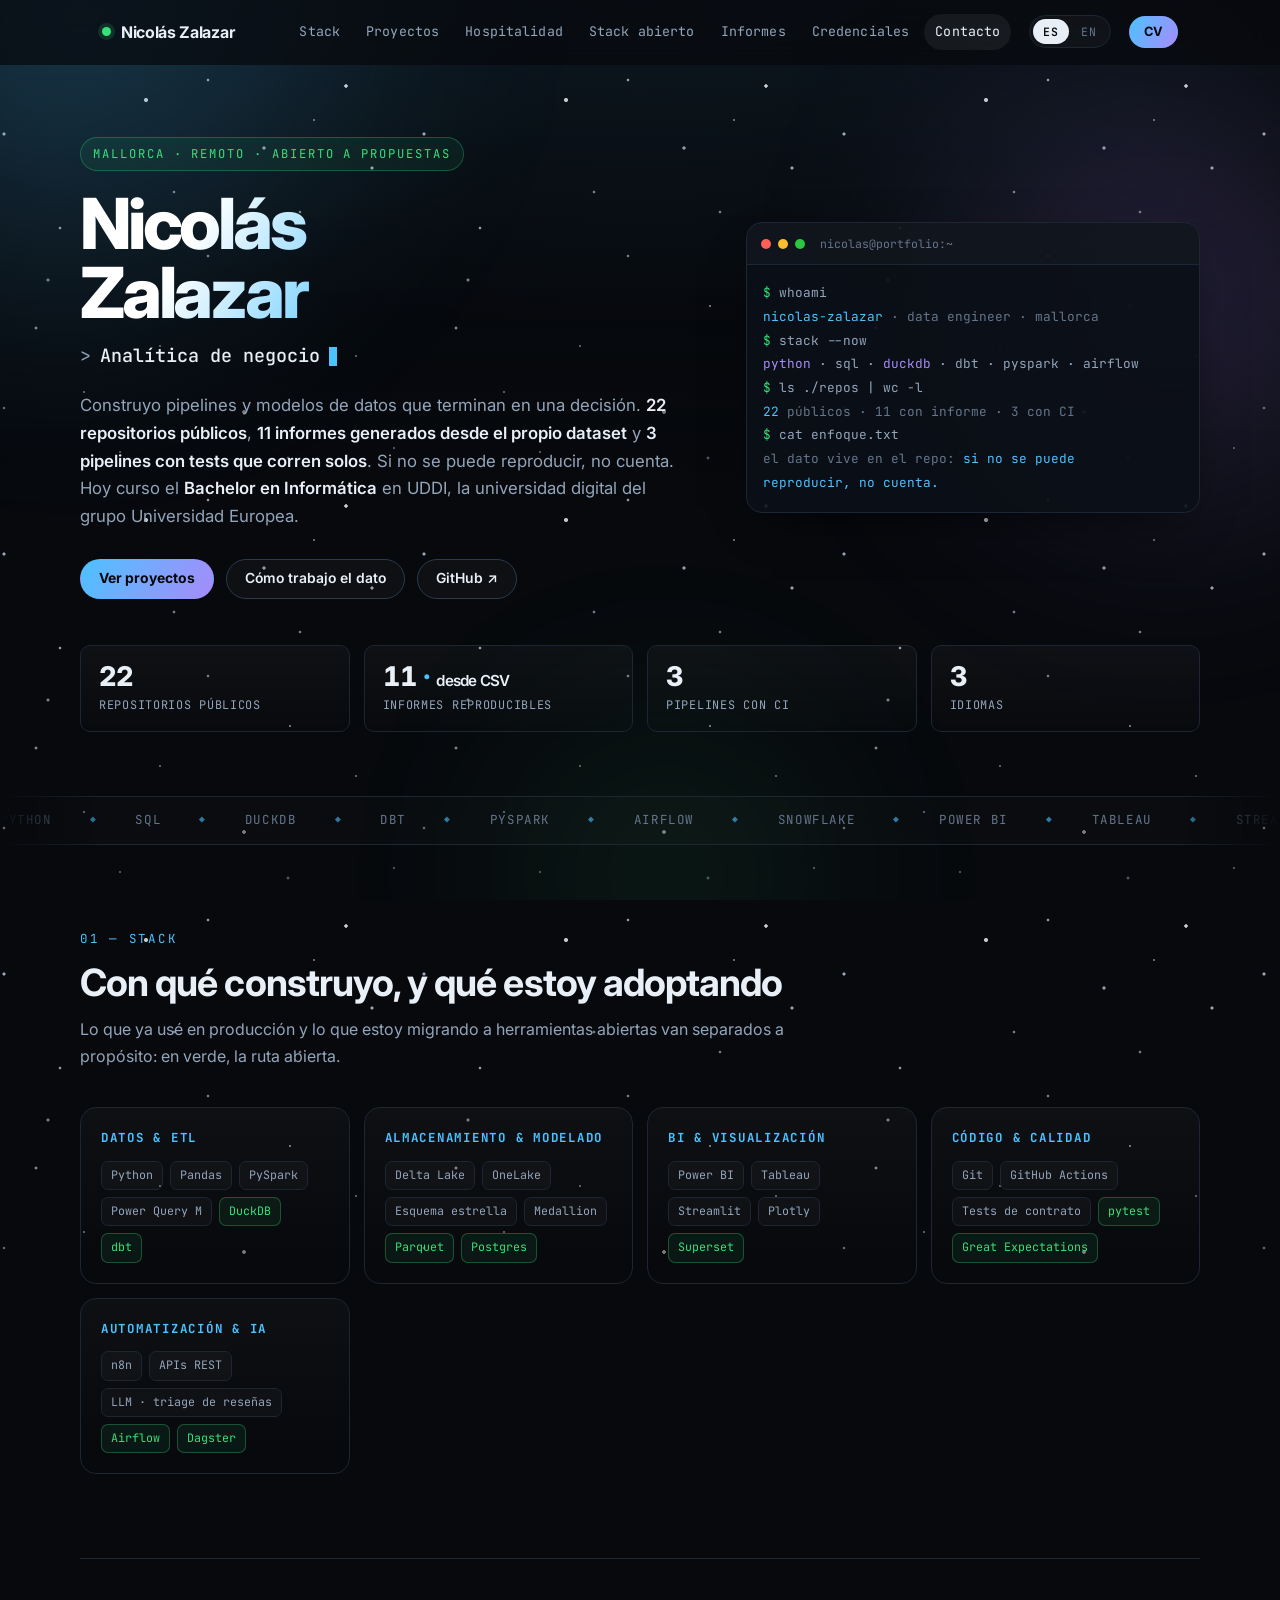
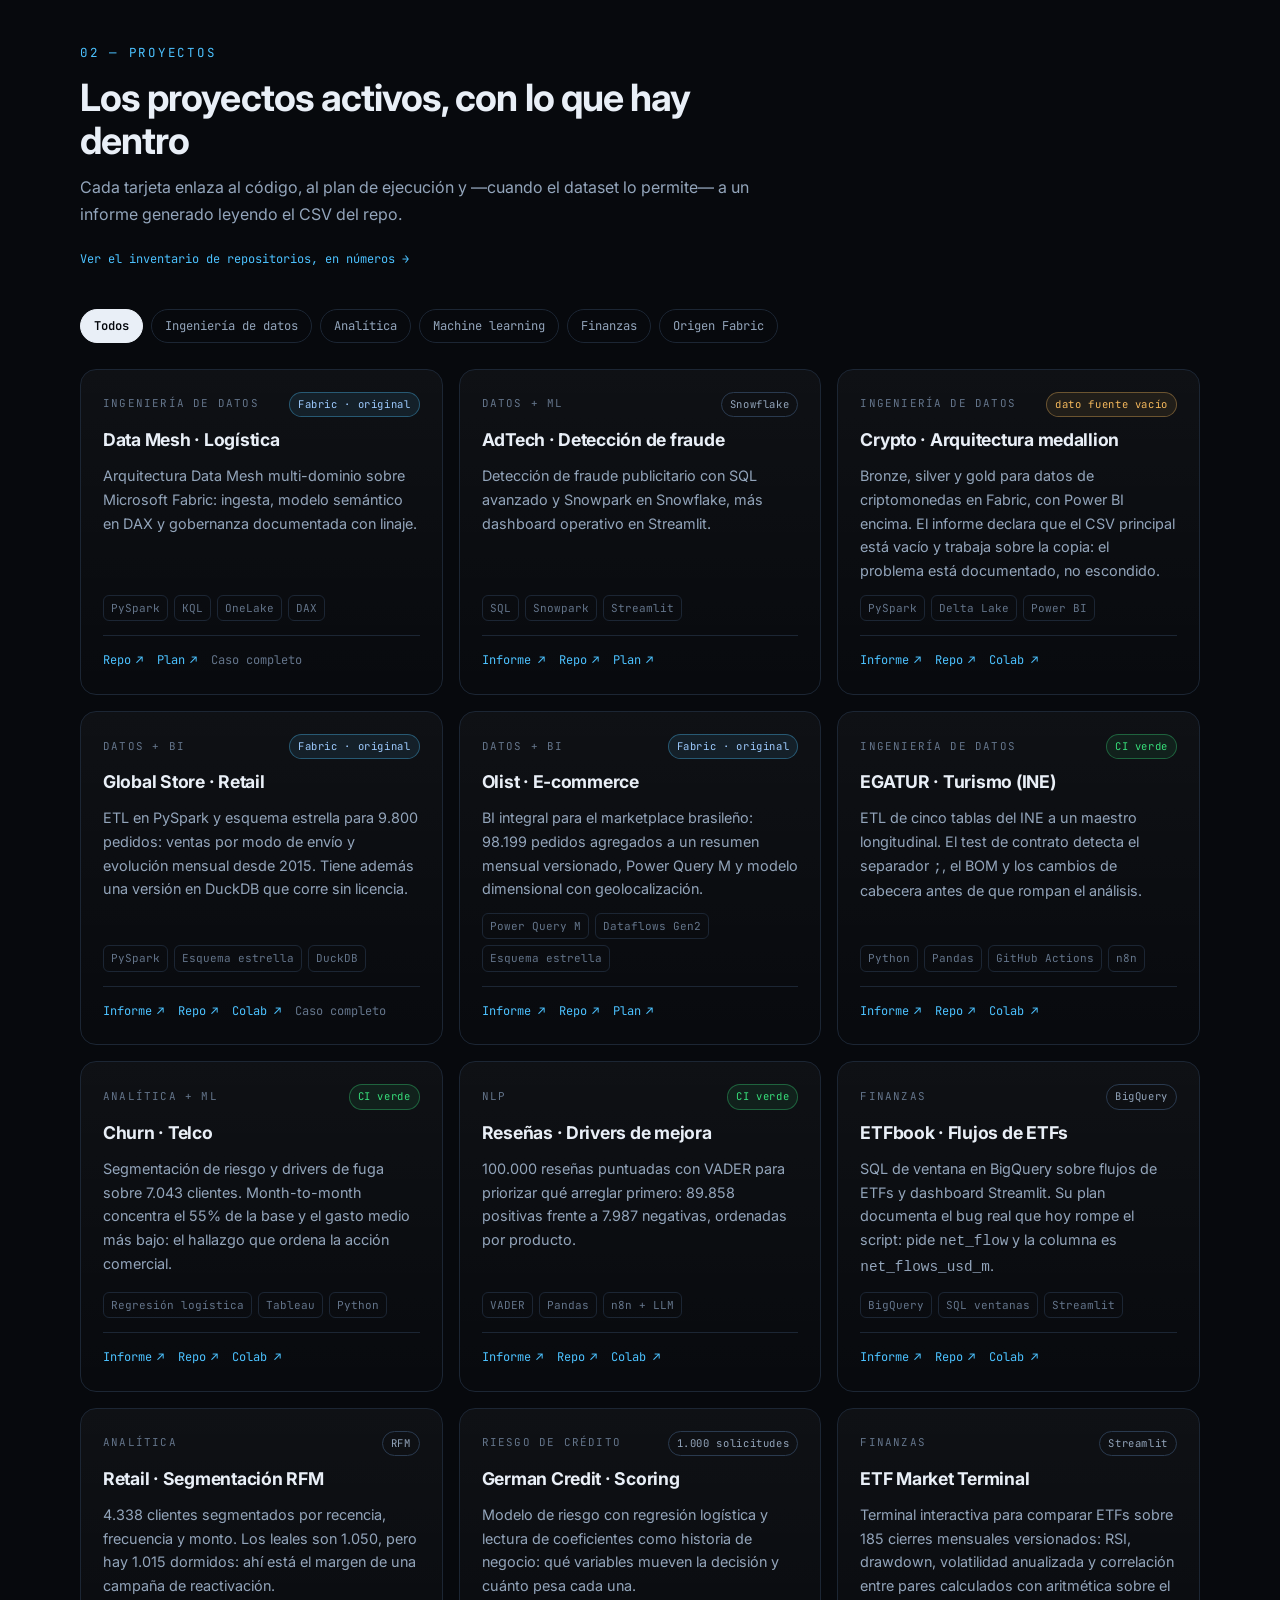
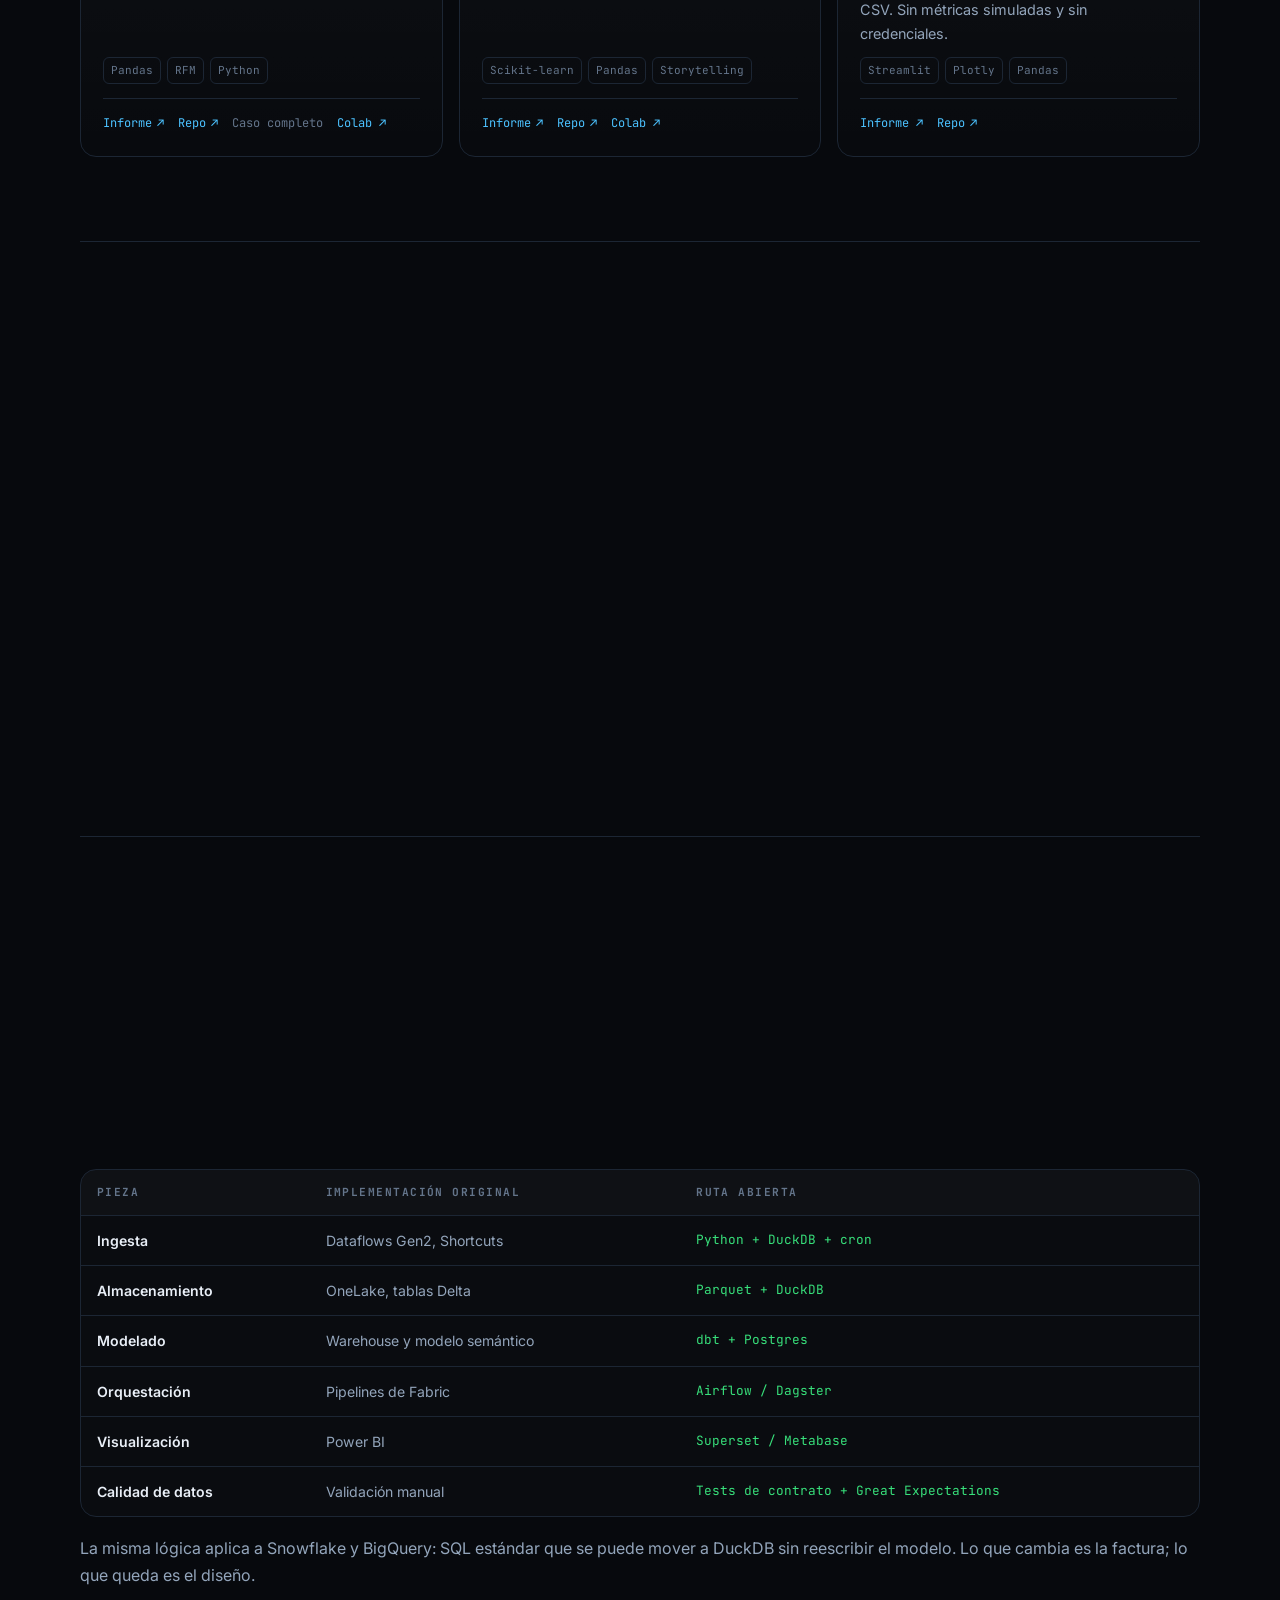
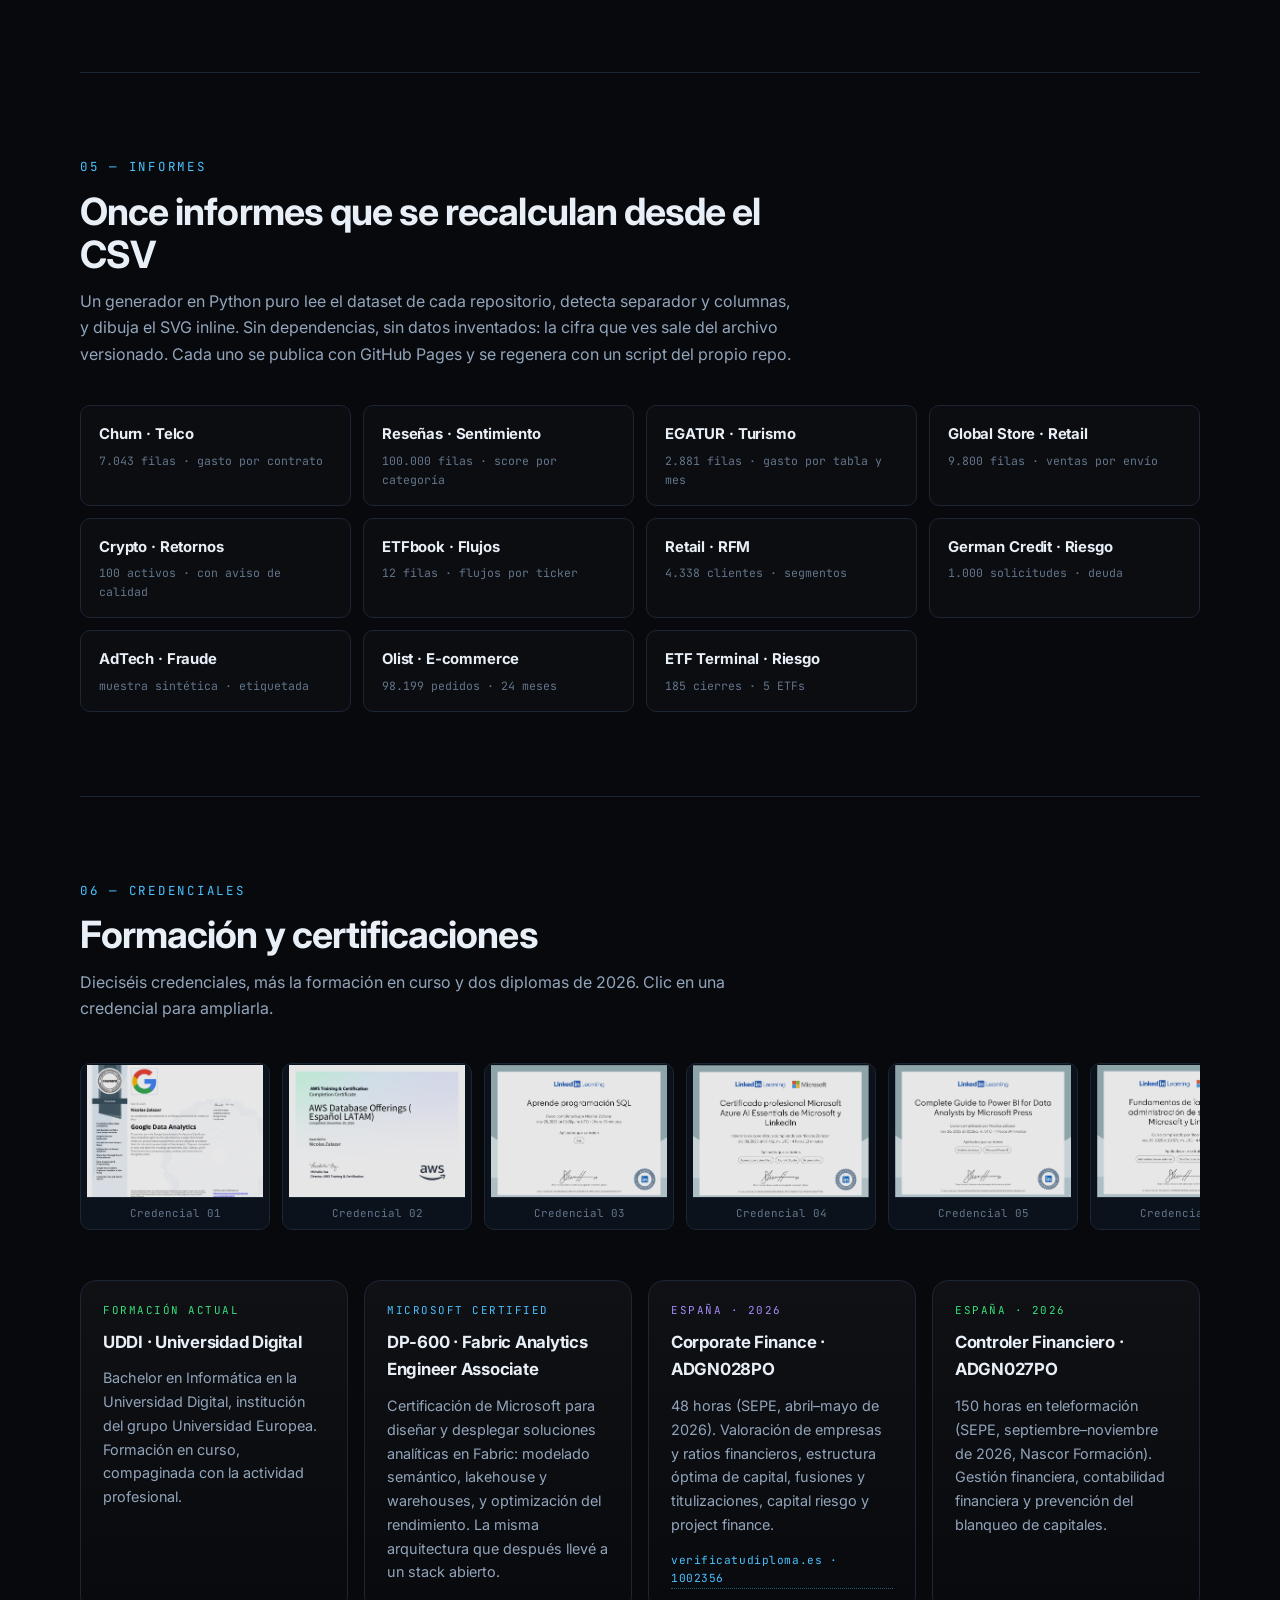
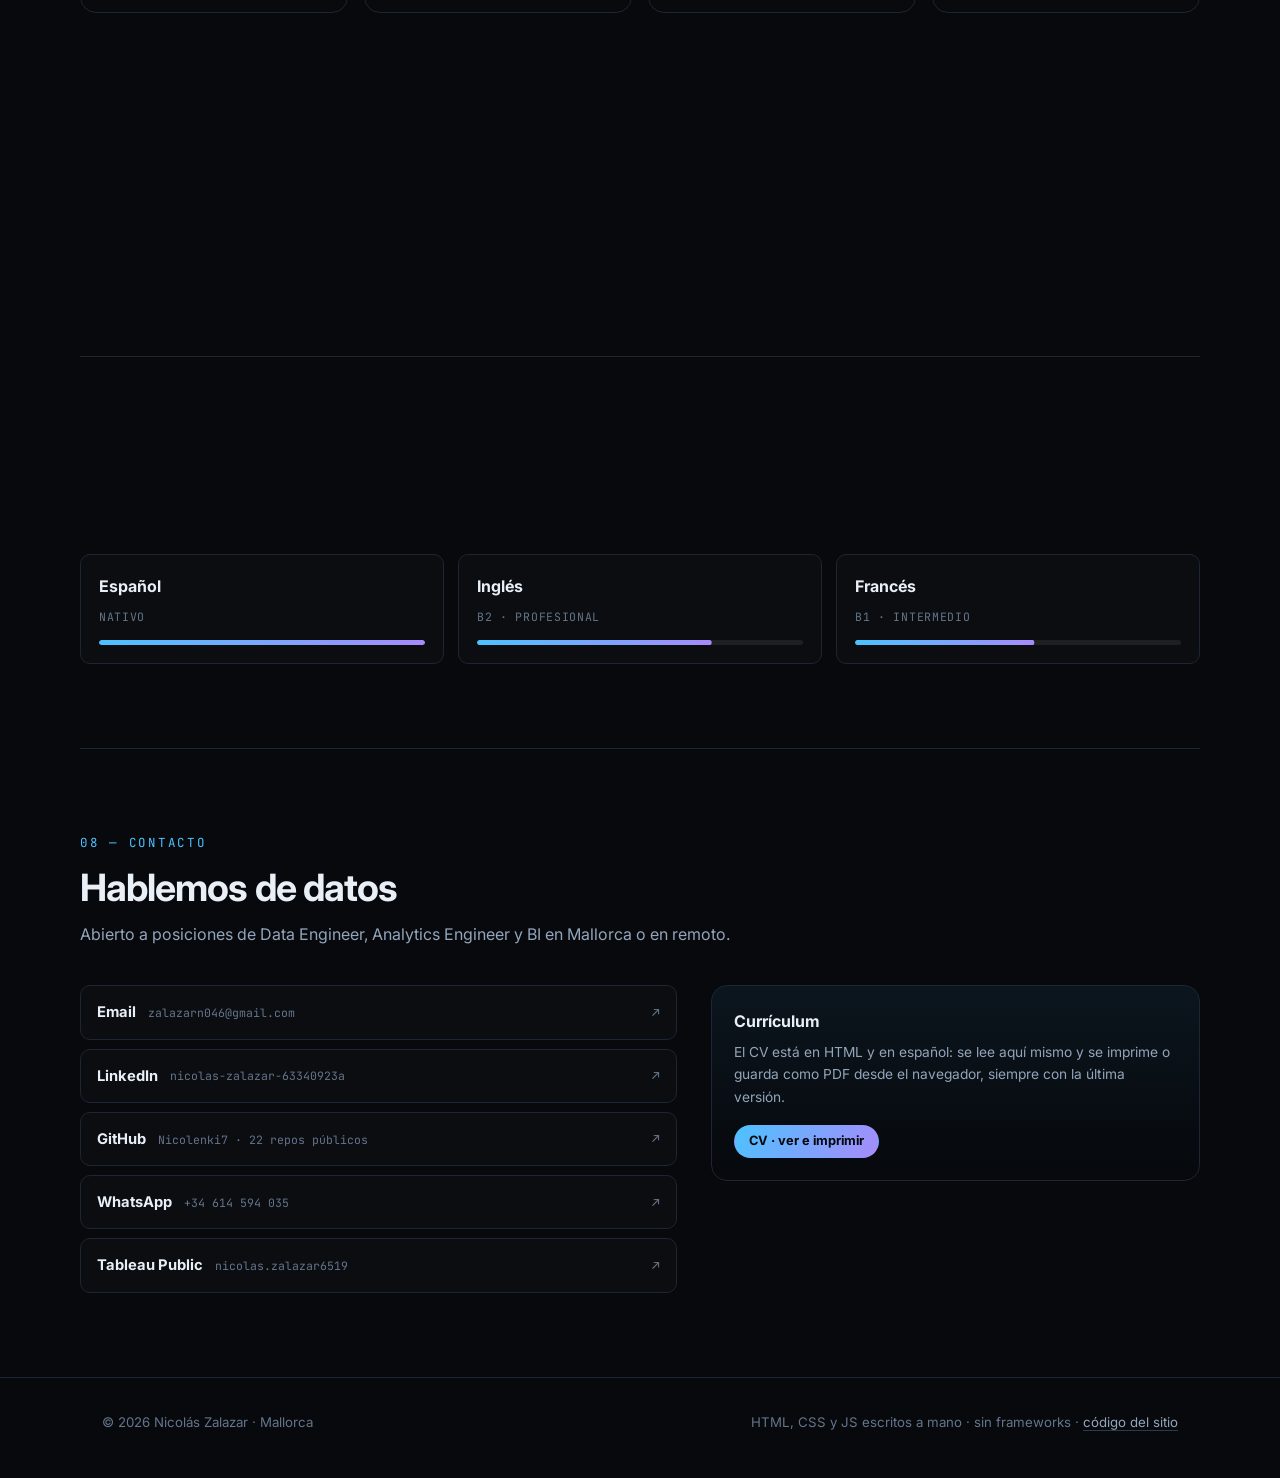
==== commit 346accc0: "chore: versionar hojas de estilo para evitar cache viejo [skip ci]" ====
--- a/index.html
+++ b/index.html
@@ -15,9 +15,9 @@
 <link rel="preconnect" href="https://fonts.googleapis.com">
 <link rel="preconnect" href="https://fonts.gstatic.com" crossorigin>
 <link href="https://fonts.googleapis.com/css2?family=Inter:wght@400;500;600;700;800&family=JetBrains+Mono:wght@400;500&display=swap" rel="stylesheet">
-<link rel="stylesheet" href="assets/base.css">
-<link rel="stylesheet" href="assets/components.css">
-<link rel="stylesheet" href="assets/hosp.css">
+<link rel="stylesheet" href="assets/base.css?v=2">
+<link rel="stylesheet" href="assets/components.css?v=2">
+<link rel="stylesheet" href="assets/hosp.css?v=2">
 </head>
 <body>
 
--- a/assets/base.css
+++ b/assets/base.css
@@ -49,7 +49,7 @@
 @keyframes drift2{to{transform:translate3d(-12vw,14vh,0) scale(1.1)}}
 @keyframes drift3{to{transform:translate3d(8vw,-12vh,0) scale(1.22)}}
 body::after{
-  content:"";position:fixed;inset:0;z-index:-1;pointer-events:none;
+  content:"";position:fixed;inset:0;z-index:-3;pointer-events:none;
   background:
     radial-gradient(1200px 600px at 50% -10%,rgba(76,194,255,.10),transparent 70%),
     linear-gradient(180deg,rgba(7,9,13,.2),var(--bg) 55%);
@@ -198,3 +198,37 @@
   *,*::before,*::after{animation-duration:.001ms!important;animation-iteration-count:1!important;transition-duration:.001ms!important;scroll-behavior:auto!important}
   .reveal{opacity:1;transform:none}
 }
+
+/* ---------- campo de estrellas ---------- */
+body::before{
+  content:"";position:fixed;inset:-40%;z-index:-2;pointer-events:none;
+  background-repeat:repeat;background-size:420px 420px;
+  background-image:
+    radial-gradient(circle at 18px 26px,rgba(255,255,255,.95) 0 1.4px,transparent 2.1px),
+    radial-gradient(circle at 96px 74px,rgba(214,232,255,.85) 0 1.2px,transparent 1.9px),
+    radial-gradient(circle at 152px 168px,rgba(255,255,255,.7) 0 1px,transparent 1.7px),
+    radial-gradient(circle at 238px 40px,rgba(255,255,255,.9) 0 1.6px,transparent 2.4px),
+    radial-gradient(circle at 266px 132px,rgba(226,240,255,.6) 0 1px,transparent 1.7px),
+    radial-gradient(circle at 44px 108px,rgba(255,255,255,.75) 0 1.2px,transparent 1.9px),
+    radial-gradient(circle at 300px 196px,rgba(255,255,255,.55) 0 1px,transparent 1.7px),
+    radial-gradient(circle at 356px 88px,rgba(220,236,255,.75) 0 1.3px,transparent 2px),
+    radial-gradient(circle at 382px 246px,rgba(255,255,255,.5) 0 .9px,transparent 1.6px),
+    radial-gradient(circle at 128px 268px,rgba(255,255,255,.6) 0 1.1px,transparent 1.8px),
+    radial-gradient(circle at 392px 152px,rgba(255,255,255,.55) 0 1px,transparent 1.7px),
+    radial-gradient(circle at 176px 332px,rgba(206,228,255,.45) 0 .9px,transparent 1.6px),
+    radial-gradient(circle at 336px 352px,rgba(255,255,255,.55) 0 1.5px,transparent 2.2px),
+    radial-gradient(circle at 252px 286px,rgba(255,255,255,.4) 0 .8px,transparent 1.5px),
+    radial-gradient(circle at 96px 348px,rgba(255,255,255,.45) 0 1px,transparent 1.7px),
+    radial-gradient(circle at 28px 296px,rgba(255,255,255,.4) 0 .9px,transparent 1.6px),
+    radial-gradient(circle at 380px 398px,rgba(214,232,255,.4) 0 1.1px,transparent 1.8px),
+    radial-gradient(circle at 212px 392px,rgba(255,255,255,.35) 0 .8px,transparent 1.5px),
+    radial-gradient(circle at 140px 220px,rgba(255,255,255,.55) 0 1.2px,transparent 1.9px),
+    radial-gradient(circle at 66px 388px,rgba(255,255,255,.35) 0 .8px,transparent 1.5px),
+    radial-gradient(circle at 300px 20px,rgba(255,255,255,.7) 0 1px,transparent 1.7px),
+    radial-gradient(circle at 406px 60px,rgba(255,255,255,.45) 0 .9px,transparent 1.6px);
+  opacity:.85;
+  animation:starsDrift 22s linear infinite alternate,starsGlow 9s ease-in-out infinite alternate;
+  will-change:transform,opacity;
+}
+@keyframes starsDrift{from{transform:translate3d(0,0,0)}to{transform:translate3d(-150px,100px,0)}}
+@keyframes starsGlow{from{opacity:.55}to{opacity:.95}}
